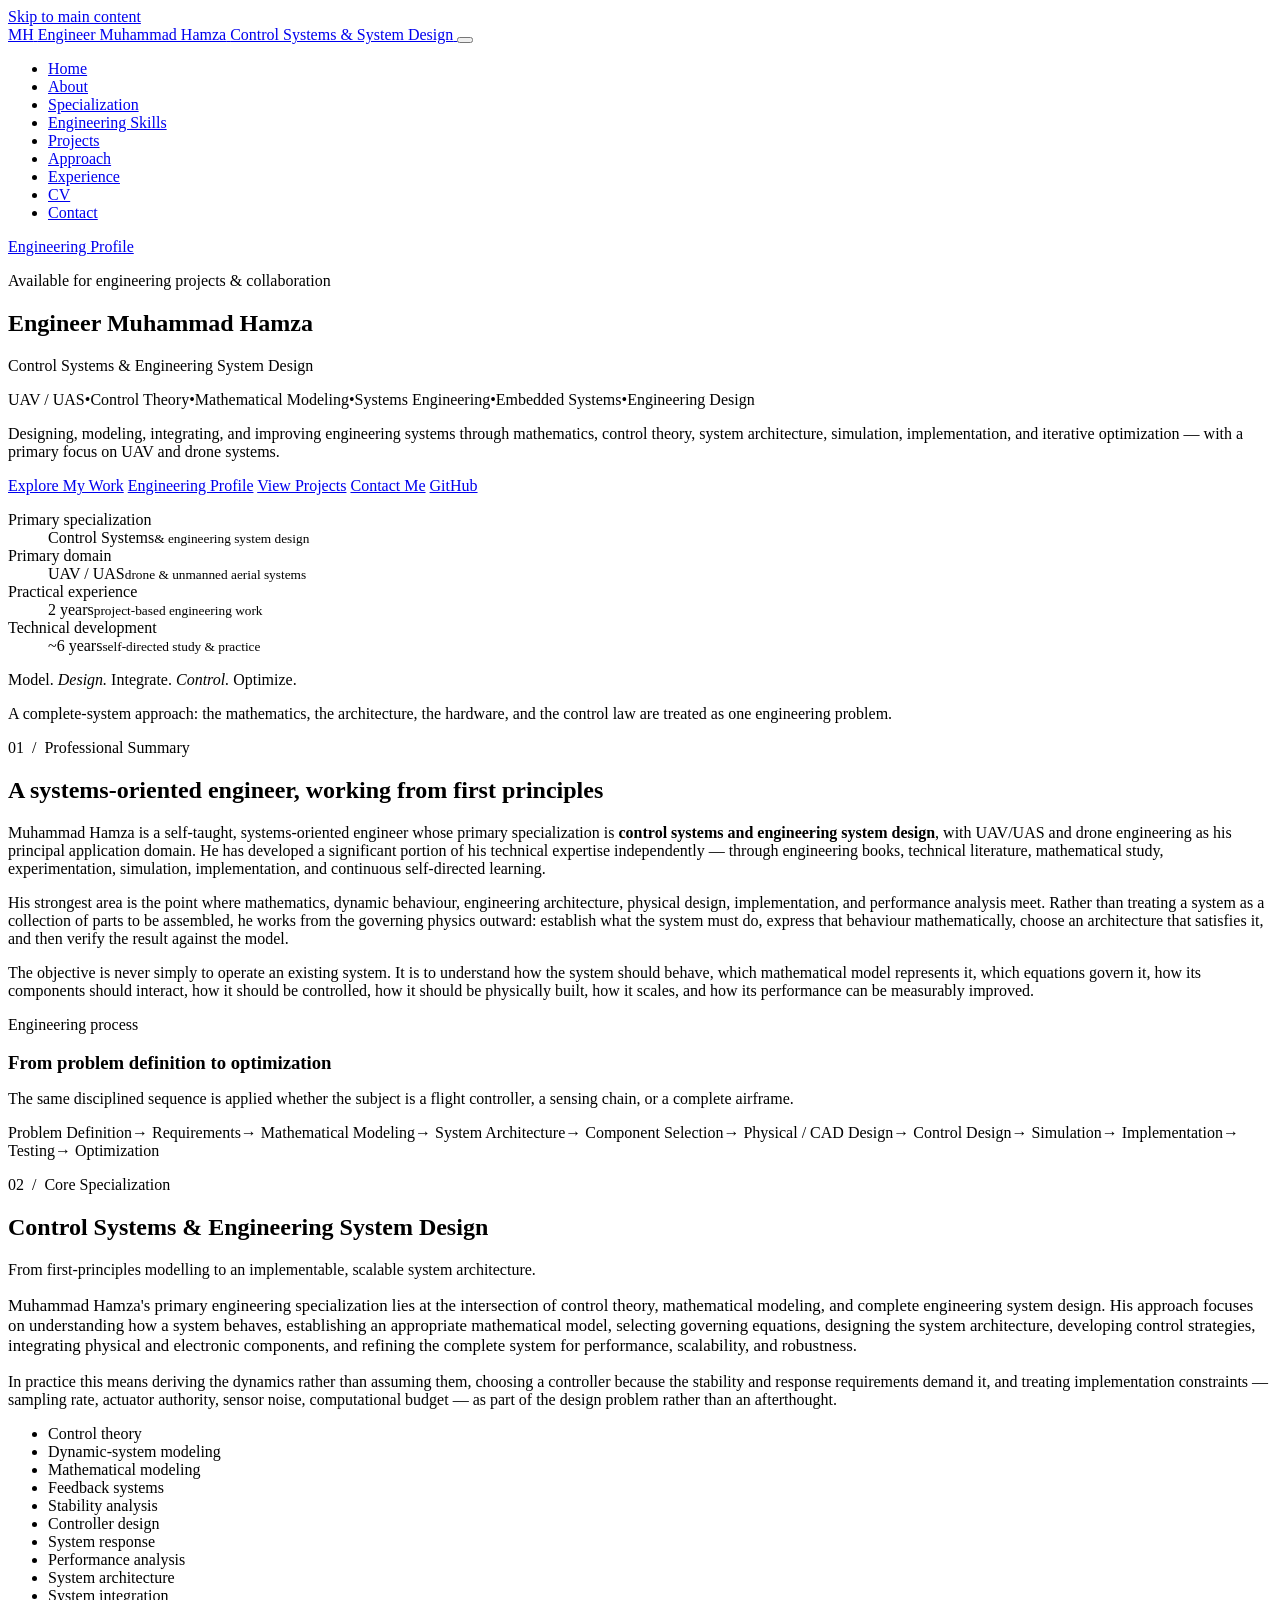
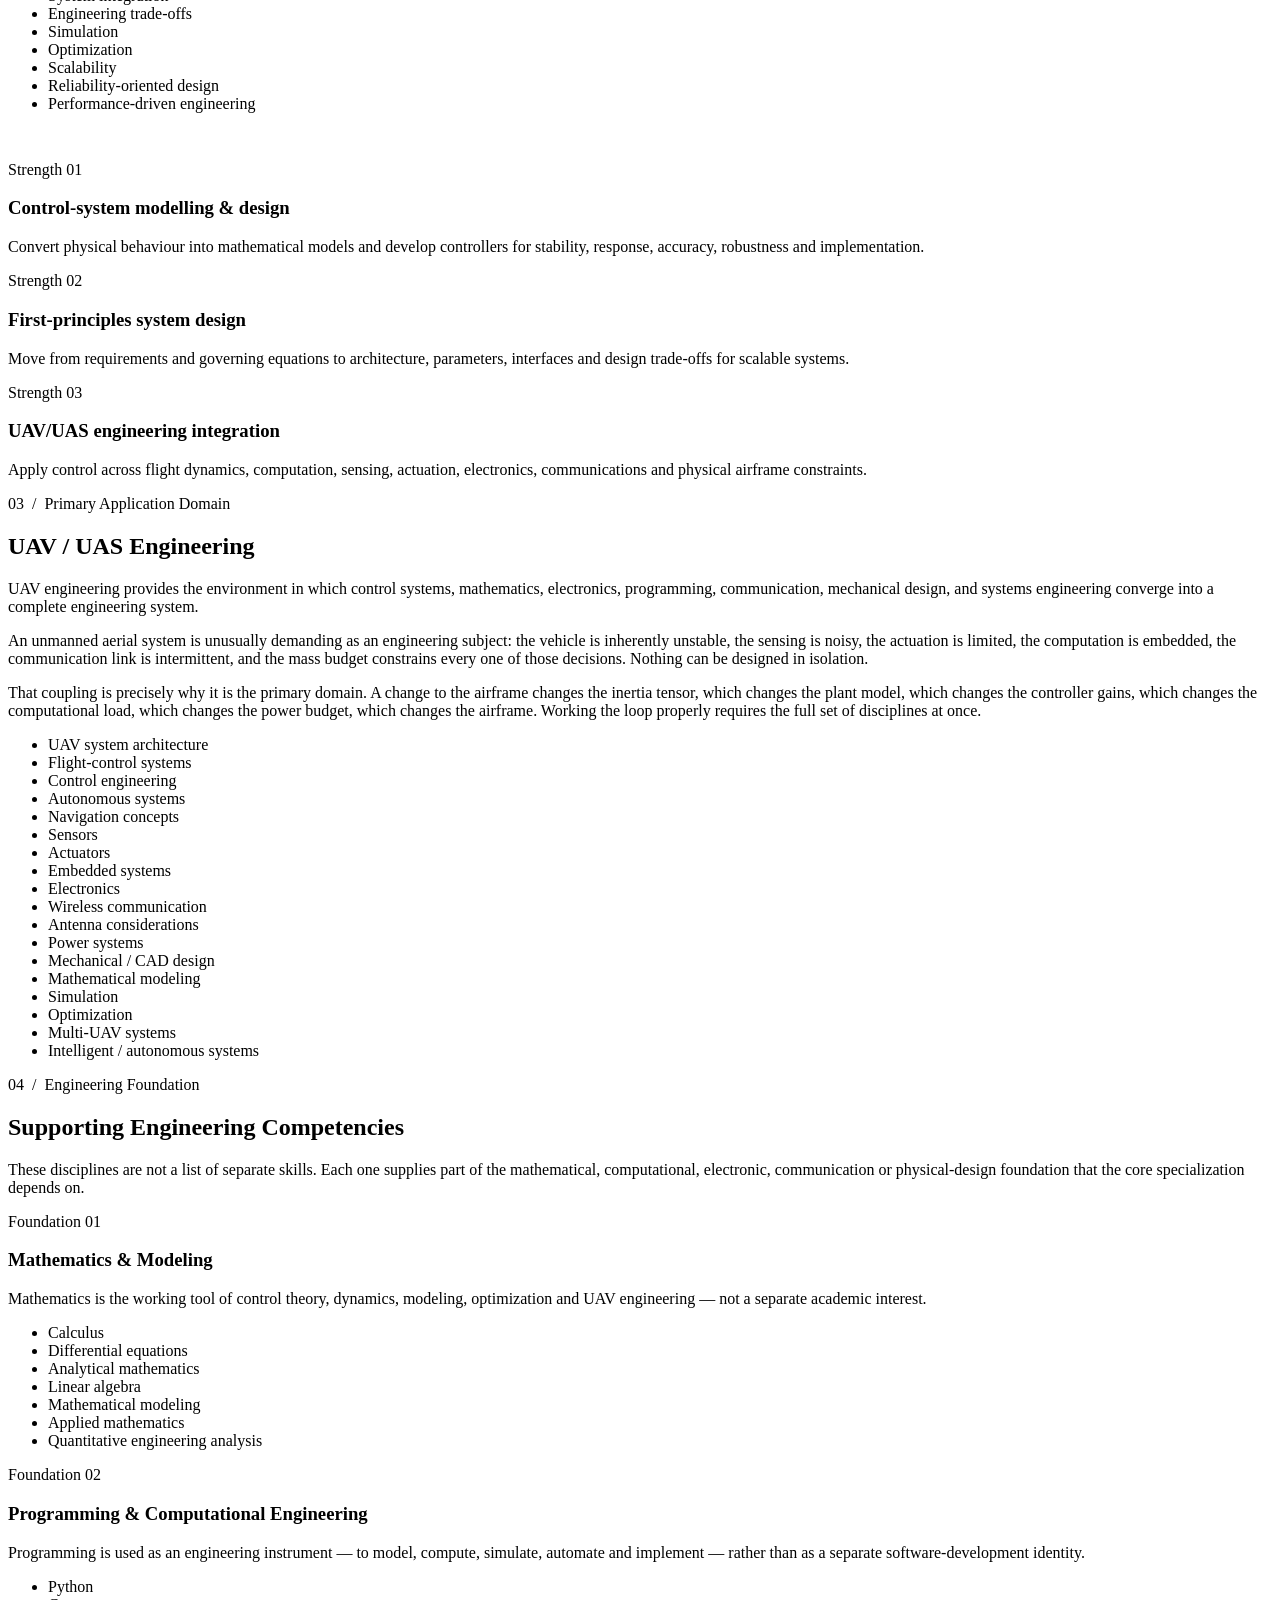
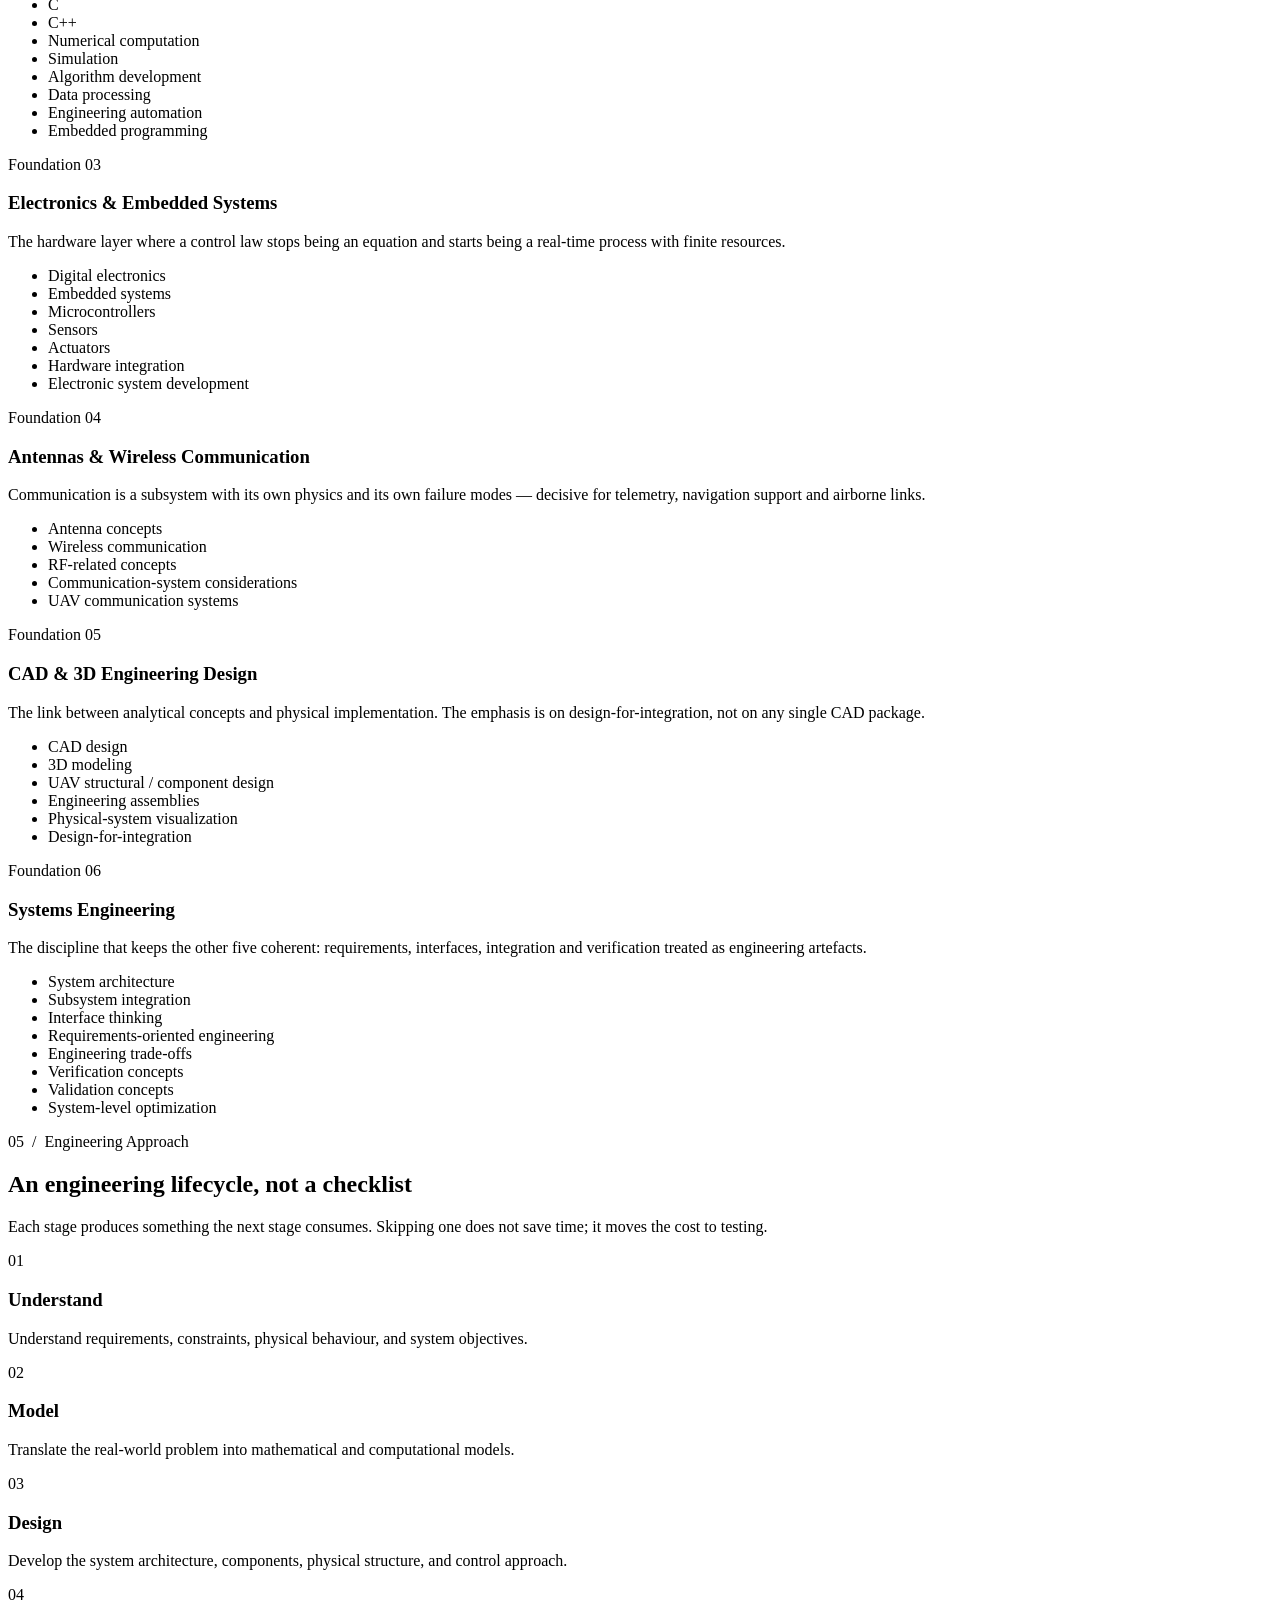
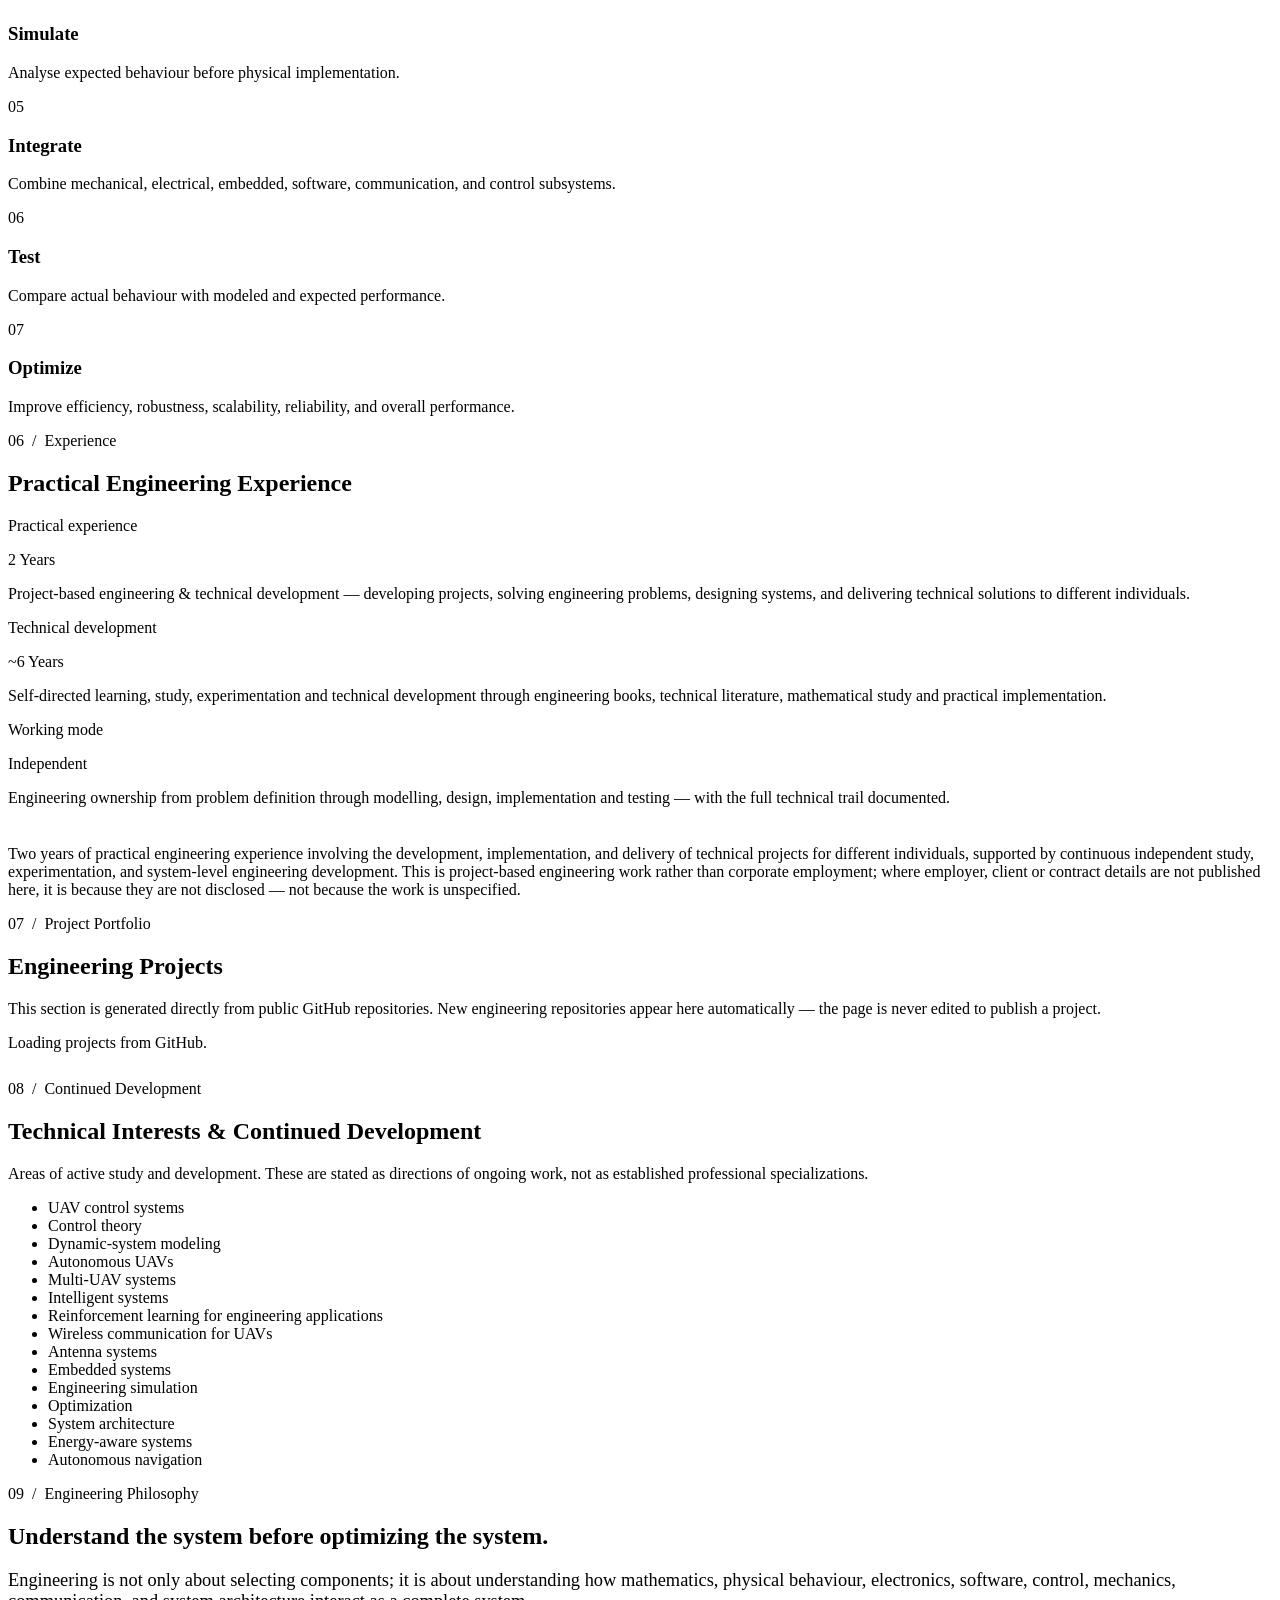
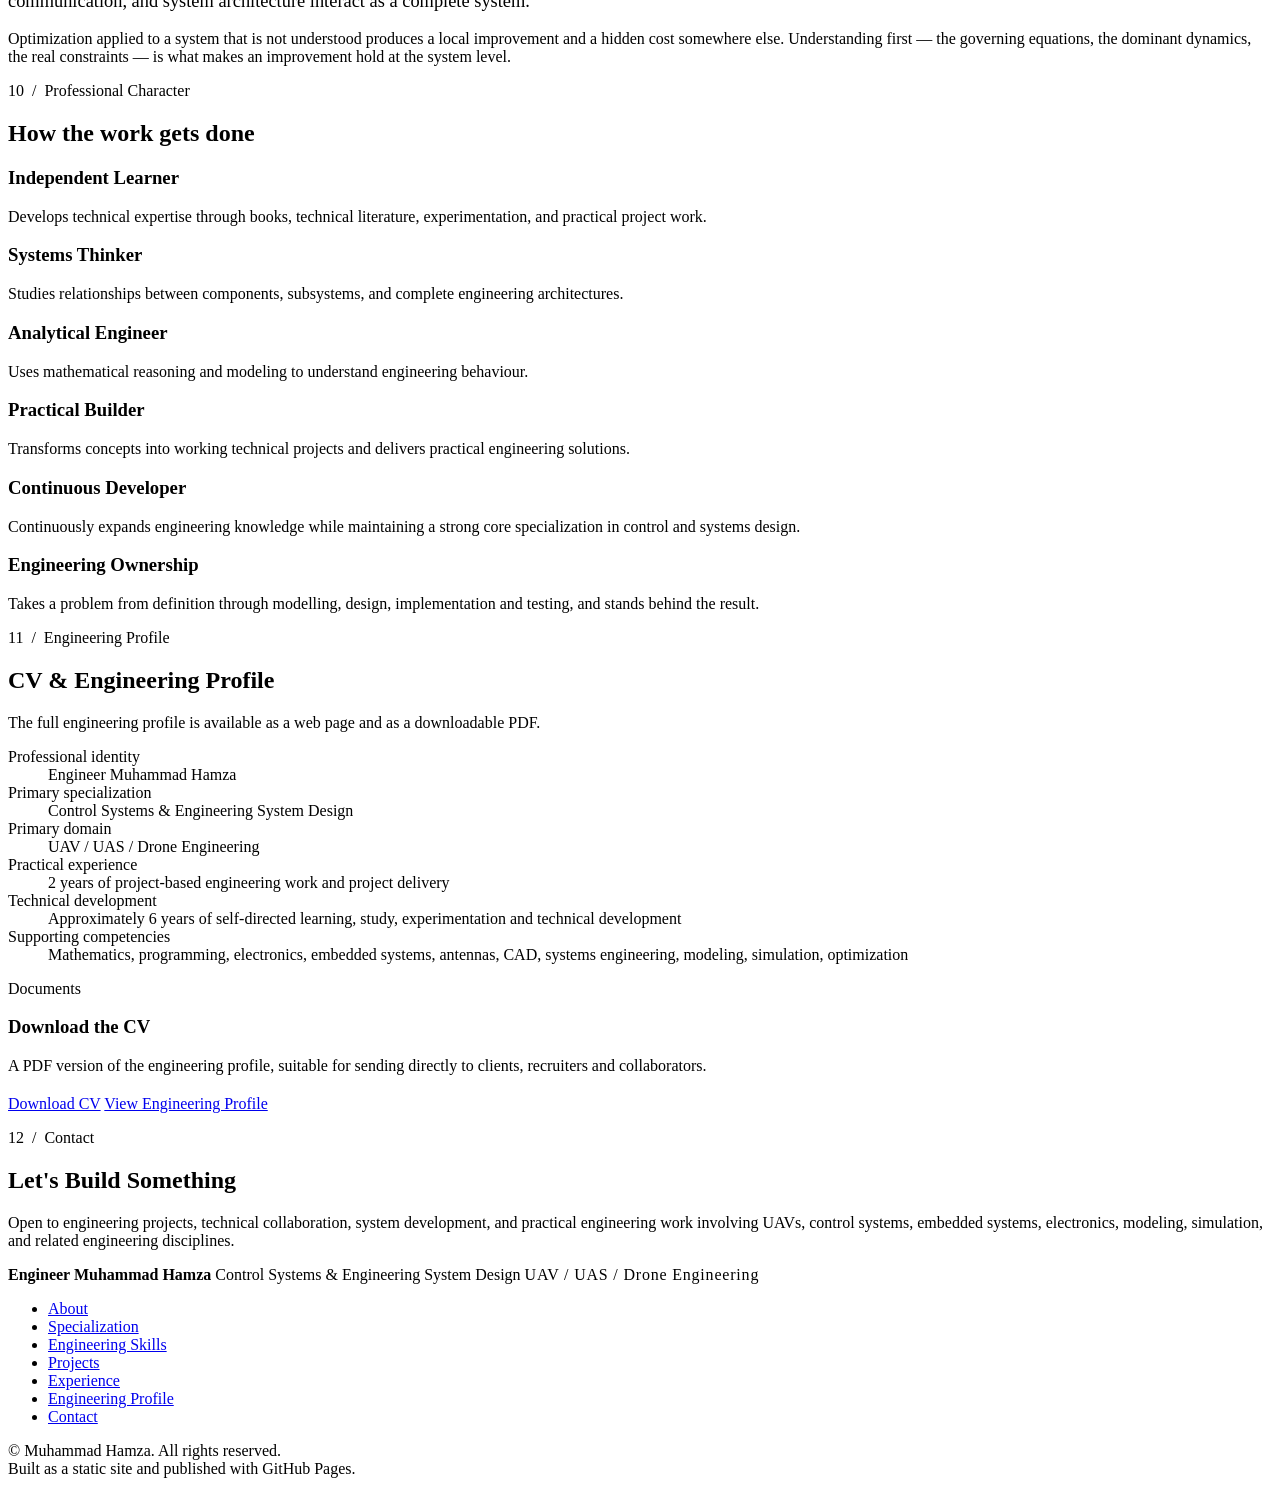
==== index.html @ 5a99ce49 "Add engineering portfolio site: landing page, engineering profile, docs" ====
<!DOCTYPE html>
<html lang="en" class="no-js">
<head>
<meta charset="utf-8">
<meta name="viewport" content="width=device-width, initial-scale=1">
<title>Engineer Muhammad Hamza | Control Systems &amp; UAV Engineering</title>

<meta name="description" content="Engineer Muhammad Hamza specializing in control systems, engineering system design, UAV/UAS engineering, mathematical modeling, embedded systems, electronics, programming, CAD-based engineering design, simulation, and systems engineering.">
<meta name="author" content="Muhammad Hamza">
<meta name="theme-color" content="#08111d">
<link rel="canonical" href="https://MUHAMMAD-KHAN-lang.github.io/Muhammad-Hamza-portfolio-8866/">

<meta property="og:type" content="profile">
<meta property="og:site_name" content="Engineer Muhammad Hamza">
<meta property="og:title" content="Engineer Muhammad Hamza | Control Systems &amp; UAV Engineering">
<meta property="og:description" content="Control systems and engineering system design, applied primarily to UAV/UAS. Mathematical modeling, embedded systems, electronics, communications, CAD and systems engineering.">
<meta property="og:url" content="https://MUHAMMAD-KHAN-lang.github.io/Muhammad-Hamza-portfolio-8866/">
<meta property="og:image" content="https://MUHAMMAD-KHAN-lang.github.io/Muhammad-Hamza-portfolio-8866/assets/images/og-cover.png">
<meta property="og:image:alt" content="Engineer Muhammad Hamza — Control Systems and Engineering System Design">
<meta name="twitter:card" content="summary_large_image">
<meta name="twitter:title" content="Engineer Muhammad Hamza | Control Systems &amp; UAV Engineering">
<meta name="twitter:description" content="Control systems and engineering system design, applied primarily to UAV/UAS engineering.">

<link rel="icon" href="data:image/svg+xml,%3Csvg xmlns='http://www.w3.org/2000/svg' viewBox='0 0 32 32'%3E%3Crect width='32' height='32' fill='%2308111d'/%3E%3Ctext x='16' y='22' font-family='monospace' font-size='15' fill='%237fa8cc' text-anchor='middle'%3EMH%3C/text%3E%3C/svg%3E">

<link rel="preconnect" href="https://fonts.googleapis.com">
<link rel="preconnect" href="https://fonts.gstatic.com" crossorigin>
<link rel="stylesheet" href="https://fonts.googleapis.com/css2?family=IBM+Plex+Mono:wght@400;500&amp;family=Inter:wght@400;500;600;700&amp;display=swap">
<link rel="stylesheet" href="css/style.css">

<script type="application/ld+json">
{
  "@context": "https://schema.org",
  "@type": "Person",
  "name": "Muhammad Hamza",
  "alternateName": "Engineer Muhammad Hamza",
  "jobTitle": "Control Systems & Engineering System Design Engineer",
  "email": "mailto:MuhammadKhan90876@gmail.com",
  "url": "https://MUHAMMAD-KHAN-lang.github.io/Muhammad-Hamza-portfolio-8866/",
  "sameAs": ["https://github.com/MUHAMMAD-KHAN-lang"],
  "knowsAbout": [
    "Control Systems Engineering", "Control Theory", "Engineering System Design",
    "UAV Engineering", "Unmanned Aerial Systems", "Mathematical Modeling",
    "Embedded Systems", "Electronics", "Antennas and Wireless Communication",
    "CAD and 3D Engineering Design", "Systems Engineering",
    "Modeling and Simulation", "Optimization"
  ]
}
</script>
</head>

<body>
<script>document.documentElement.classList.remove('no-js');</script>

<a class="skip-link" href="#main">Skip to main content</a>

<!-- ===================== HEADER / NAVIGATION ===================== -->
<header class="site-header" id="siteHeader">
  <div class="wrap">
    <nav class="nav" aria-label="Primary">
      <a class="brand" href="#top">
        <span class="brand__mark" aria-hidden="true">MH</span>
        <span class="brand__text">
          <span class="brand__name">Engineer Muhammad Hamza</span>
          <span class="brand__role">Control Systems &amp; System Design</span>
        </span>
      </a>

      <button class="nav__toggle" id="navToggle" aria-expanded="false" aria-controls="navMenu" aria-label="Open navigation menu">
        <span aria-hidden="true"></span>
      </button>

      <div class="nav__menu" id="navMenu">
        <ul class="nav__list">
          <li><a class="nav__link" href="#top">Home</a></li>
          <li><a class="nav__link" href="#about">About</a></li>
          <li><a class="nav__link" href="#specialization">Specialization</a></li>
          <li><a class="nav__link" href="#skills">Engineering Skills</a></li>
          <li><a class="nav__link" href="#projects">Projects</a></li>
          <li><a class="nav__link" href="#approach">Approach</a></li>
          <li><a class="nav__link" href="#experience">Experience</a></li>
          <li><a class="nav__link" href="#cv">CV</a></li>
          <li><a class="nav__link" href="#contact">Contact</a></li>
        </ul>
        <div class="nav__cta">
          <a class="btn btn--primary btn--sm" href="profile.html">Engineering Profile</a>
        </div>
      </div>
    </nav>
  </div>
</header>

<main id="main">

<!-- ===================== HERO ===================== -->
<section class="hero" id="top">
  <div class="wrap">
    <p class="hero__eyebrow"><span class="dot" aria-hidden="true"></span> Available for engineering projects &amp; collaboration</p>

    <h1 class="hero__name">Engineer Muhammad&nbsp;Hamza</h1>
    <p class="hero__spec">Control Systems &amp; Engineering System Design</p>

    <p class="hero__domains">
      <span>UAV / UAS</span><span class="sep" aria-hidden="true">•</span><span>Control Theory</span><span class="sep" aria-hidden="true">•</span><span>Mathematical Modeling</span><span class="sep" aria-hidden="true">•</span><span>Systems Engineering</span><span class="sep" aria-hidden="true">•</span><span>Embedded Systems</span><span class="sep" aria-hidden="true">•</span><span>Engineering Design</span>
    </p>

    <p class="hero__statement">
      Designing, modeling, integrating, and improving engineering systems through mathematics,
      control theory, system architecture, simulation, implementation, and iterative
      optimization — with a primary focus on UAV and drone systems.
    </p>

    <div class="btn-row hero__actions">
      <a class="btn btn--primary" href="#projects">Explore My Work</a>
      <a class="btn btn--ghost-invert" href="profile.html">Engineering Profile</a>
      <a class="btn btn--ghost-invert" href="#projects">View Projects</a>
      <a class="btn btn--ghost-invert" href="#contact">Contact Me</a>
      <a class="btn btn--ghost-invert" href="https://github.com/MUHAMMAD-KHAN-lang" data-config="githubProfile" rel="noopener">GitHub</a>
    </div>

    <dl class="hero__meta">
      <div class="hero__stat">
        <dt>Primary specialization</dt>
        <dd>Control Systems<small>&amp; engineering system design</small></dd>
      </div>
      <div class="hero__stat">
        <dt>Primary domain</dt>
        <dd>UAV / UAS<small>drone &amp; unmanned aerial systems</small></dd>
      </div>
      <div class="hero__stat">
        <dt>Practical experience</dt>
        <dd>2 years<small>project-based engineering work</small></dd>
      </div>
      <div class="hero__stat">
        <dt>Technical development</dt>
        <dd>~6 years<small>self-directed study &amp; practice</small></dd>
      </div>
    </dl>
  </div>
</section>

<!-- ===================== BRAND STATEMENT ===================== -->
<div class="statement-strip">
  <div class="wrap statement-strip__inner">
    <p class="statement-strip__motto">Model. <em>Design.</em> Integrate. <em>Control.</em> Optimize.</p>
    <p class="statement-strip__note">A complete-system approach: the mathematics, the architecture, the hardware, and the control law are treated as one engineering problem.</p>
  </div>
</div>

<!-- ===================== ABOUT ===================== -->
<section class="section" id="about">
  <div class="wrap">
    <div class="section-head reveal">
      <p class="section-index">01 &nbsp;/&nbsp; Professional Summary</p>
      <h2>A systems-oriented engineer, working from first principles</h2>
    </div>

    <div class="grid grid--2" style="align-items:start">
      <div class="reveal">
        <p>
          Muhammad Hamza is a self-taught, systems-oriented engineer whose primary specialization is
          <strong>control systems and engineering system design</strong>, with UAV/UAS and drone
          engineering as his principal application domain. He has developed a significant portion of his
          technical expertise independently — through engineering books, technical literature,
          mathematical study, experimentation, simulation, implementation, and continuous
          self-directed learning.
        </p>
        <p>
          His strongest area is the point where mathematics, dynamic behaviour, engineering architecture,
          physical design, implementation, and performance analysis meet. Rather than treating a system as
          a collection of parts to be assembled, he works from the governing physics outward: establish
          what the system must do, express that behaviour mathematically, choose an architecture that
          satisfies it, and then verify the result against the model.
        </p>
        <p>
          The objective is never simply to operate an existing system. It is to understand how the system
          should behave, which mathematical model represents it, which equations govern it, how its
          components should interact, how it should be controlled, how it should be physically built, how
          it scales, and how its performance can be measurably improved.
        </p>
      </div>

      <div class="reveal">
        <div class="panel">
          <p class="card__eyebrow">Engineering process</p>
          <h3 style="margin-bottom:.75rem">From problem definition to optimization</h3>
          <p style="margin-bottom:1rem">
            The same disciplined sequence is applied whether the subject is a flight controller, a
            sensing chain, or a complete airframe.
          </p>
          <div class="flow">
            <span>Problem Definition</span><span class="arrow" aria-hidden="true">→</span>
            <span>Requirements</span><span class="arrow" aria-hidden="true">→</span>
            <span>Mathematical Modeling</span><span class="arrow" aria-hidden="true">→</span>
            <span>System Architecture</span><span class="arrow" aria-hidden="true">→</span>
            <span>Component Selection</span><span class="arrow" aria-hidden="true">→</span>
            <span>Physical / CAD Design</span><span class="arrow" aria-hidden="true">→</span>
            <span>Control Design</span><span class="arrow" aria-hidden="true">→</span>
            <span>Simulation</span><span class="arrow" aria-hidden="true">→</span>
            <span>Implementation</span><span class="arrow" aria-hidden="true">→</span>
            <span>Testing</span><span class="arrow" aria-hidden="true">→</span>
            <span>Optimization</span>
          </div>
        </div>
      </div>
    </div>
  </div>
</section>

<!-- ===================== CORE SPECIALIZATION ===================== -->
<section class="section section--dark" id="specialization">
  <div class="wrap">
    <div class="section-head reveal">
      <p class="section-index">02 &nbsp;/&nbsp; Core Specialization</p>
      <h2>Control Systems &amp; Engineering System Design</h2>
      <p class="section-lede">
        From first-principles modelling to an implementable, scalable system architecture.
      </p>
    </div>

    <div class="grid grid--2" style="align-items:start">
      <div class="reveal">
        <p style="font-size:1.05rem">
          Muhammad Hamza's primary engineering specialization lies at the intersection of control theory,
          mathematical modeling, and complete engineering system design. His approach focuses on
          understanding how a system behaves, establishing an appropriate mathematical model, selecting
          governing equations, designing the system architecture, developing control strategies,
          integrating physical and electronic components, and refining the complete system for
          performance, scalability, and robustness.
        </p>
        <p>
          In practice this means deriving the dynamics rather than assuming them, choosing a controller
          because the stability and response requirements demand it, and treating implementation
          constraints — sampling rate, actuator authority, sensor noise, computational budget — as part
          of the design problem rather than an afterthought.
        </p>
      </div>

      <div class="reveal">
        <ul class="chips chips--invert" aria-label="Core specialization competencies">
          <li>Control theory</li>
          <li>Dynamic-system modeling</li>
          <li>Mathematical modeling</li>
          <li>Feedback systems</li>
          <li>Stability analysis</li>
          <li>Controller design</li>
          <li>System response</li>
          <li>Performance analysis</li>
          <li>System architecture</li>
          <li>System integration</li>
          <li>Engineering trade-offs</li>
          <li>Simulation</li>
          <li>Optimization</li>
          <li>Scalability</li>
          <li>Reliability-oriented design</li>
          <li>Performance-driven engineering</li>
        </ul>
      </div>
    </div>

    <div class="grid grid--3 reveal" style="margin-top:clamp(2rem,4vw,3rem)">
      <div class="panel panel--invert">
        <p class="card__eyebrow" style="color:var(--accent-light)">Strength 01</p>
        <h3>Control-system modelling &amp; design</h3>
        <p>Convert physical behaviour into mathematical models and develop controllers for stability, response, accuracy, robustness and implementation.</p>
      </div>
      <div class="panel panel--invert">
        <p class="card__eyebrow" style="color:var(--accent-light)">Strength 02</p>
        <h3>First-principles system design</h3>
        <p>Move from requirements and governing equations to architecture, parameters, interfaces and design trade-offs for scalable systems.</p>
      </div>
      <div class="panel panel--invert">
        <p class="card__eyebrow" style="color:var(--accent-light)">Strength 03</p>
        <h3>UAV/UAS engineering integration</h3>
        <p>Apply control across flight dynamics, computation, sensing, actuation, electronics, communications and physical airframe constraints.</p>
      </div>
    </div>
  </div>
</section>

<!-- ===================== UAV / UAS DOMAIN ===================== -->
<section class="section" id="uav">
  <div class="wrap">
    <div class="section-head reveal">
      <p class="section-index">03 &nbsp;/&nbsp; Primary Application Domain</p>
      <h2>UAV / UAS Engineering</h2>
      <p class="section-lede">
        UAV engineering provides the environment in which control systems, mathematics, electronics,
        programming, communication, mechanical design, and systems engineering converge into a complete
        engineering system.
      </p>
    </div>

    <div class="grid grid--2" style="align-items:start">
      <div class="reveal">
        <p>
          An unmanned aerial system is unusually demanding as an engineering subject: the vehicle is
          inherently unstable, the sensing is noisy, the actuation is limited, the computation is
          embedded, the communication link is intermittent, and the mass budget constrains every one of
          those decisions. Nothing can be designed in isolation.
        </p>
        <p>
          That coupling is precisely why it is the primary domain. A change to the airframe changes the
          inertia tensor, which changes the plant model, which changes the controller gains, which
          changes the computational load, which changes the power budget, which changes the airframe.
          Working the loop properly requires the full set of disciplines at once.
        </p>
      </div>
      <div class="reveal">
        <ul class="chips" aria-label="UAV and UAS engineering areas">
          <li>UAV system architecture</li>
          <li>Flight-control systems</li>
          <li>Control engineering</li>
          <li>Autonomous systems</li>
          <li>Navigation concepts</li>
          <li>Sensors</li>
          <li>Actuators</li>
          <li>Embedded systems</li>
          <li>Electronics</li>
          <li>Wireless communication</li>
          <li>Antenna considerations</li>
          <li>Power systems</li>
          <li>Mechanical / CAD design</li>
          <li>Mathematical modeling</li>
          <li>Simulation</li>
          <li>Optimization</li>
          <li>Multi-UAV systems</li>
          <li>Intelligent / autonomous systems</li>
        </ul>
      </div>
    </div>
  </div>
</section>

<!-- ===================== SUPPORTING COMPETENCIES ===================== -->
<section class="section section--alt" id="skills">
  <div class="wrap">
    <div class="section-head reveal">
      <p class="section-index">04 &nbsp;/&nbsp; Engineering Foundation</p>
      <h2>Supporting Engineering Competencies</h2>
      <p class="section-lede">
        These disciplines are not a list of separate skills. Each one supplies part of the mathematical,
        computational, electronic, communication or physical-design foundation that the core
        specialization depends on.
      </p>
    </div>

    <div class="grid grid--2">
      <article class="card card--hover reveal">
        <p class="card__eyebrow">Foundation 01</p>
        <h3>Mathematics &amp; Modeling</h3>
        <p>Mathematics is the working tool of control theory, dynamics, modeling, optimization and UAV engineering — not a separate academic interest.</p>
        <ul class="chips" style="margin-top:1rem">
          <li>Calculus</li><li>Differential equations</li><li>Analytical mathematics</li>
          <li>Linear algebra</li><li>Mathematical modeling</li><li>Applied mathematics</li>
          <li>Quantitative engineering analysis</li>
        </ul>
      </article>

      <article class="card card--hover reveal">
        <p class="card__eyebrow">Foundation 02</p>
        <h3>Programming &amp; Computational Engineering</h3>
        <p>Programming is used as an engineering instrument — to model, compute, simulate, automate and implement — rather than as a separate software-development identity.</p>
        <ul class="chips" style="margin-top:1rem">
          <li>Python</li><li>C</li><li>C++</li><li>Numerical computation</li>
          <li>Simulation</li><li>Algorithm development</li><li>Data processing</li>
          <li>Engineering automation</li><li>Embedded programming</li>
        </ul>
      </article>

      <article class="card card--hover reveal">
        <p class="card__eyebrow">Foundation 03</p>
        <h3>Electronics &amp; Embedded Systems</h3>
        <p>The hardware layer where a control law stops being an equation and starts being a real-time process with finite resources.</p>
        <ul class="chips" style="margin-top:1rem">
          <li>Digital electronics</li><li>Embedded systems</li><li>Microcontrollers</li>
          <li>Sensors</li><li>Actuators</li><li>Hardware integration</li>
          <li>Electronic system development</li>
        </ul>
      </article>

      <article class="card card--hover reveal">
        <p class="card__eyebrow">Foundation 04</p>
        <h3>Antennas &amp; Wireless Communication</h3>
        <p>Communication is a subsystem with its own physics and its own failure modes — decisive for telemetry, navigation support and airborne links.</p>
        <ul class="chips" style="margin-top:1rem">
          <li>Antenna concepts</li><li>Wireless communication</li><li>RF-related concepts</li>
          <li>Communication-system considerations</li><li>UAV communication systems</li>
        </ul>
      </article>

      <article class="card card--hover reveal">
        <p class="card__eyebrow">Foundation 05</p>
        <h3>CAD &amp; 3D Engineering Design</h3>
        <p>The link between analytical concepts and physical implementation. The emphasis is on design-for-integration, not on any single CAD package.</p>
        <ul class="chips" style="margin-top:1rem">
          <li>CAD design</li><li>3D modeling</li><li>UAV structural / component design</li>
          <li>Engineering assemblies</li><li>Physical-system visualization</li>
          <li>Design-for-integration</li>
        </ul>
      </article>

      <article class="card card--hover reveal">
        <p class="card__eyebrow">Foundation 06</p>
        <h3>Systems Engineering</h3>
        <p>The discipline that keeps the other five coherent: requirements, interfaces, integration and verification treated as engineering artefacts.</p>
        <ul class="chips" style="margin-top:1rem">
          <li>System architecture</li><li>Subsystem integration</li><li>Interface thinking</li>
          <li>Requirements-oriented engineering</li><li>Engineering trade-offs</li>
          <li>Verification concepts</li><li>Validation concepts</li><li>System-level optimization</li>
        </ul>
      </article>
    </div>
  </div>
</section>

<!-- ===================== ENGINEERING APPROACH ===================== -->
<section class="section" id="approach">
  <div class="wrap">
    <div class="section-head reveal">
      <p class="section-index">05 &nbsp;/&nbsp; Engineering Approach</p>
      <h2>An engineering lifecycle, not a checklist</h2>
      <p class="section-lede">
        Each stage produces something the next stage consumes. Skipping one does not save time; it moves
        the cost to testing.
      </p>
    </div>

    <div class="lifecycle reveal">
      <div class="lifecycle__step">
        <div class="lifecycle__num">01</div>
        <div class="lifecycle__body">
          <h3>Understand</h3>
          <p>Understand requirements, constraints, physical behaviour, and system objectives.</p>
        </div>
      </div>
      <div class="lifecycle__step">
        <div class="lifecycle__num">02</div>
        <div class="lifecycle__body">
          <h3>Model</h3>
          <p>Translate the real-world problem into mathematical and computational models.</p>
        </div>
      </div>
      <div class="lifecycle__step">
        <div class="lifecycle__num">03</div>
        <div class="lifecycle__body">
          <h3>Design</h3>
          <p>Develop the system architecture, components, physical structure, and control approach.</p>
        </div>
      </div>
      <div class="lifecycle__step">
        <div class="lifecycle__num">04</div>
        <div class="lifecycle__body">
          <h3>Simulate</h3>
          <p>Analyse expected behaviour before physical implementation.</p>
        </div>
      </div>
      <div class="lifecycle__step">
        <div class="lifecycle__num">05</div>
        <div class="lifecycle__body">
          <h3>Integrate</h3>
          <p>Combine mechanical, electrical, embedded, software, communication, and control subsystems.</p>
        </div>
      </div>
      <div class="lifecycle__step">
        <div class="lifecycle__num">06</div>
        <div class="lifecycle__body">
          <h3>Test</h3>
          <p>Compare actual behaviour with modeled and expected performance.</p>
        </div>
      </div>
      <div class="lifecycle__step">
        <div class="lifecycle__num">07</div>
        <div class="lifecycle__body">
          <h3>Optimize</h3>
          <p>Improve efficiency, robustness, scalability, reliability, and overall performance.</p>
        </div>
      </div>
    </div>
  </div>
</section>

<!-- ===================== EXPERIENCE ===================== -->
<section class="section section--alt" id="experience">
  <div class="wrap">
    <div class="section-head reveal">
      <p class="section-index">06 &nbsp;/&nbsp; Experience</p>
      <h2>Practical Engineering Experience</h2>
    </div>

    <div class="grid grid--3">
      <div class="metric reveal">
        <p class="metric__label">Practical experience</p>
        <p class="metric__value">2 Years</p>
        <p>Project-based engineering &amp; technical development — developing projects, solving engineering problems, designing systems, and delivering technical solutions to different individuals.</p>
      </div>
      <div class="metric reveal">
        <p class="metric__label">Technical development</p>
        <p class="metric__value">~6 Years</p>
        <p>Self-directed learning, study, experimentation and technical development through engineering books, technical literature, mathematical study and practical implementation.</p>
      </div>
      <div class="metric reveal">
        <p class="metric__label">Working mode</p>
        <p class="metric__value">Independent</p>
        <p>Engineering ownership from problem definition through modelling, design, implementation and testing — with the full technical trail documented.</p>
      </div>
    </div>

    <div class="panel reveal" style="margin-top:clamp(1.75rem,3vw,2.5rem)">
      <p style="margin:0">
        Two years of practical engineering experience involving the development, implementation, and
        delivery of technical projects for different individuals, supported by continuous independent
        study, experimentation, and system-level engineering development. This is project-based
        engineering work rather than corporate employment; where employer, client or contract details are
        not published here, it is because they are not disclosed — not because the work is unspecified.
      </p>
    </div>
  </div>
</section>

<!-- ===================== PROJECTS (AUTO-POPULATED FROM GITHUB) ===================== -->
<section class="section" id="projects">
  <div class="wrap">
    <div class="section-head reveal">
      <p class="section-index">07 &nbsp;/&nbsp; Project Portfolio</p>
      <h2>Engineering Projects</h2>
      <p class="section-lede">
        This section is generated directly from public GitHub repositories. New engineering
        repositories appear here automatically — the page is never edited to publish a project.
      </p>
    </div>

    <div class="projects__toolbar reveal">
      <div class="projects__filters" id="projectFilters" role="group" aria-label="Filter projects by domain"></div>
      <p class="projects__count" id="projectCount" aria-live="polite"></p>
    </div>

    <div id="projectResults">
      <div class="skeleton-grid" id="projectSkeleton" aria-hidden="true">
        <div class="skeleton"></div><div class="skeleton"></div><div class="skeleton"></div>
      </div>
      <p class="visually-hidden" id="projectStatus" role="status">Loading projects from GitHub.</p>
    </div>

    <div class="btn-row" id="projectFooterActions" style="margin-top:1.75rem"></div>
  </div>
</section>

<!-- ===================== TECHNICAL INTERESTS ===================== -->
<section class="section section--alt" id="interests">
  <div class="wrap">
    <div class="section-head reveal">
      <p class="section-index">08 &nbsp;/&nbsp; Continued Development</p>
      <h2>Technical Interests &amp; Continued Development</h2>
      <p class="section-lede">
        Areas of active study and development. These are stated as directions of ongoing work, not as
        established professional specializations.
      </p>
    </div>
    <ul class="chips reveal" aria-label="Technical interests and areas of continued development">
      <li>UAV control systems</li>
      <li>Control theory</li>
      <li>Dynamic-system modeling</li>
      <li>Autonomous UAVs</li>
      <li>Multi-UAV systems</li>
      <li>Intelligent systems</li>
      <li>Reinforcement learning for engineering applications</li>
      <li>Wireless communication for UAVs</li>
      <li>Antenna systems</li>
      <li>Embedded systems</li>
      <li>Engineering simulation</li>
      <li>Optimization</li>
      <li>System architecture</li>
      <li>Energy-aware systems</li>
      <li>Autonomous navigation</li>
    </ul>
  </div>
</section>

<!-- ===================== PHILOSOPHY ===================== -->
<section class="section section--dark" id="philosophy">
  <div class="wrap wrap--narrow">
    <div class="section-head reveal">
      <p class="section-index">09 &nbsp;/&nbsp; Engineering Philosophy</p>
      <h2>Understand the system before optimizing the system.</h2>
    </div>
    <p class="reveal" style="font-size:clamp(1.02rem,1.6vw,1.15rem)">
      Engineering is not only about selecting components; it is about understanding how mathematics,
      physical behaviour, electronics, software, control, mechanics, communication, and system
      architecture interact as a complete system.
    </p>
    <p class="reveal">
      Optimization applied to a system that is not understood produces a local improvement and a hidden
      cost somewhere else. Understanding first — the governing equations, the dominant dynamics, the
      real constraints — is what makes an improvement hold at the system level.
    </p>
  </div>
</section>

<!-- ===================== PROFESSIONAL CHARACTER ===================== -->
<section class="section" id="character">
  <div class="wrap">
    <div class="section-head reveal">
      <p class="section-index">10 &nbsp;/&nbsp; Professional Character</p>
      <h2>How the work gets done</h2>
    </div>
    <div class="grid grid--3">
      <article class="card card--hover reveal">
        <h3>Independent Learner</h3>
        <p>Develops technical expertise through books, technical literature, experimentation, and practical project work.</p>
      </article>
      <article class="card card--hover reveal">
        <h3>Systems Thinker</h3>
        <p>Studies relationships between components, subsystems, and complete engineering architectures.</p>
      </article>
      <article class="card card--hover reveal">
        <h3>Analytical Engineer</h3>
        <p>Uses mathematical reasoning and modeling to understand engineering behaviour.</p>
      </article>
      <article class="card card--hover reveal">
        <h3>Practical Builder</h3>
        <p>Transforms concepts into working technical projects and delivers practical engineering solutions.</p>
      </article>
      <article class="card card--hover reveal">
        <h3>Continuous Developer</h3>
        <p>Continuously expands engineering knowledge while maintaining a strong core specialization in control and systems design.</p>
      </article>
      <article class="card card--hover reveal">
        <h3>Engineering Ownership</h3>
        <p>Takes a problem from definition through modelling, design, implementation and testing, and stands behind the result.</p>
      </article>
    </div>
  </div>
</section>

<!-- ===================== CV ===================== -->
<section class="section section--alt" id="cv">
  <div class="wrap">
    <div class="section-head reveal">
      <p class="section-index">11 &nbsp;/&nbsp; Engineering Profile</p>
      <h2>CV &amp; Engineering Profile</h2>
      <p class="section-lede">
        The full engineering profile is available as a web page and as a downloadable PDF.
      </p>
    </div>

    <div class="grid grid--2" style="align-items:start">
      <div class="reveal">
        <dl class="deflist">
          <div class="deflist__row">
            <dt class="deflist__term">Professional identity</dt>
            <dd class="deflist__desc">Engineer Muhammad Hamza</dd>
          </div>
          <div class="deflist__row">
            <dt class="deflist__term">Primary specialization</dt>
            <dd class="deflist__desc">Control Systems &amp; Engineering System Design</dd>
          </div>
          <div class="deflist__row">
            <dt class="deflist__term">Primary domain</dt>
            <dd class="deflist__desc">UAV / UAS / Drone Engineering</dd>
          </div>
          <div class="deflist__row">
            <dt class="deflist__term">Practical experience</dt>
            <dd class="deflist__desc">2 years of project-based engineering work and project delivery</dd>
          </div>
          <div class="deflist__row">
            <dt class="deflist__term">Technical development</dt>
            <dd class="deflist__desc">Approximately 6 years of self-directed learning, study, experimentation and technical development</dd>
          </div>
          <div class="deflist__row">
            <dt class="deflist__term">Supporting competencies</dt>
            <dd class="deflist__desc">Mathematics, programming, electronics, embedded systems, antennas, CAD, systems engineering, modeling, simulation, optimization</dd>
          </div>
        </dl>
      </div>

      <div class="reveal">
        <div class="card">
          <p class="card__eyebrow">Documents</p>
          <h3>Download the CV</h3>
          <p>A PDF version of the engineering profile, suitable for sending directly to clients, recruiters and collaborators.</p>
          <div class="btn-row" style="margin-top:1.25rem">
            <a class="btn btn--primary" id="cvDownload" href="assets/documents/Muhammad_Hamza_CV.pdf" download>Download CV</a>
            <a class="btn btn--outline" href="profile.html">View Engineering Profile</a>
          </div>
          <p id="cvNote" style="margin:1rem 0 0;font-size:.84rem;color:var(--ink-faint)"></p>
        </div>
      </div>
    </div>
  </div>
</section>

<!-- ===================== CONTACT ===================== -->
<section class="section section--dark" id="contact">
  <div class="wrap">
    <div class="section-head reveal">
      <p class="section-index">12 &nbsp;/&nbsp; Contact</p>
      <h2>Let's Build Something</h2>
      <p class="section-lede">
        Open to engineering projects, technical collaboration, system development, and practical
        engineering work involving UAVs, control systems, embedded systems, electronics, modeling,
        simulation, and related engineering disciplines.
      </p>
    </div>

    <div class="contact-grid reveal" id="contactGrid"></div>
  </div>
</section>

</main>

<!-- ===================== FOOTER ===================== -->
<footer class="site-footer">
  <div class="wrap">
    <div class="footer-top">
      <div class="footer-identity">
        <strong>Engineer Muhammad Hamza</strong>
        <span>Control Systems &amp; Engineering System Design</span>
        <span style="color:var(--ink-faint);letter-spacing:.05em">UAV / UAS / Drone Engineering</span>
      </div>
      <nav aria-label="Footer">
        <ul class="footer-nav">
          <li><a href="#about">About</a></li>
          <li><a href="#specialization">Specialization</a></li>
          <li><a href="#skills">Engineering Skills</a></li>
          <li><a href="#projects">Projects</a></li>
          <li><a href="#experience">Experience</a></li>
          <li><a href="profile.html">Engineering Profile</a></li>
          <li><a href="#contact">Contact</a></li>
        </ul>
      </nav>
    </div>
    <div class="footer-bottom">
      <p style="margin:0">&copy; <span id="year"></span> Muhammad Hamza. All rights reserved.</p>
      <p style="margin:0">Built as a static site and published with GitHub Pages.</p>
    </div>
  </div>
</footer>

<script src="js/config.js"></script>
<script src="js/main.js"></script>
<script src="js/github.js"></script>
</body>
</html>
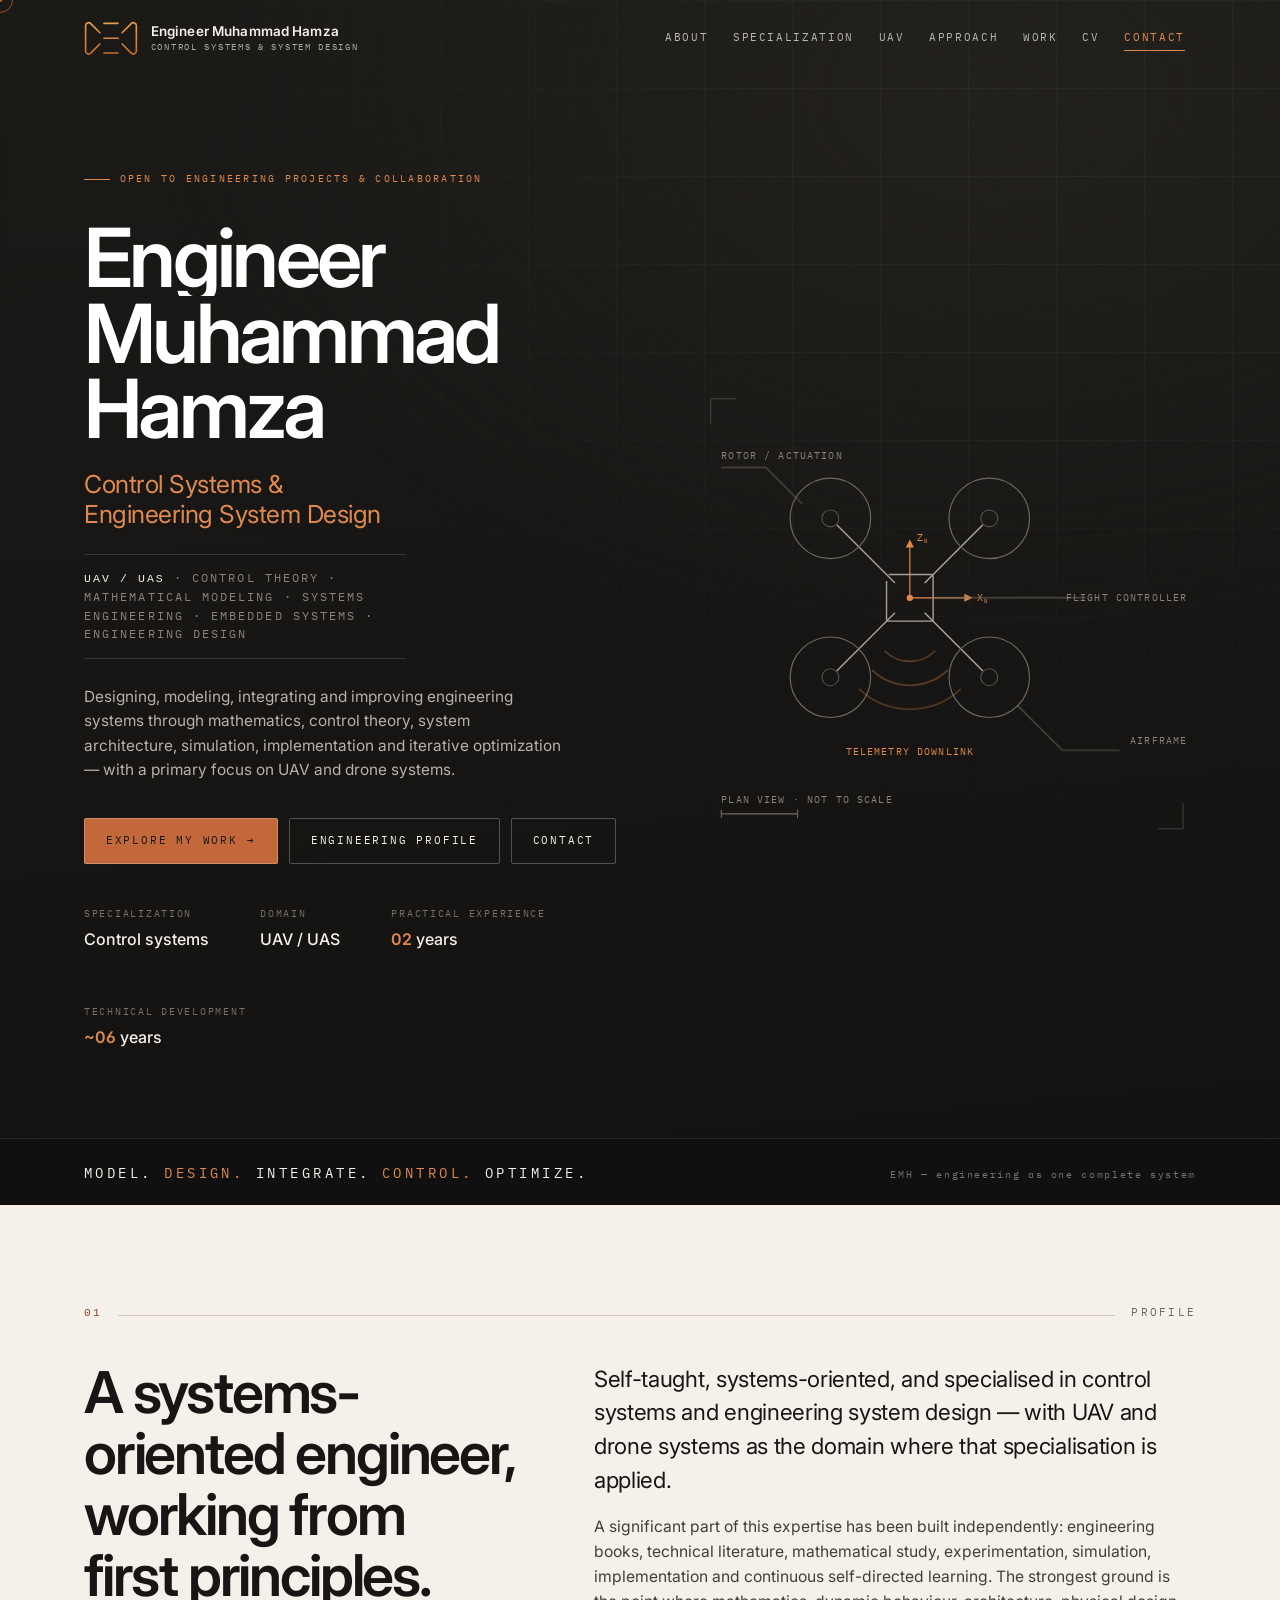
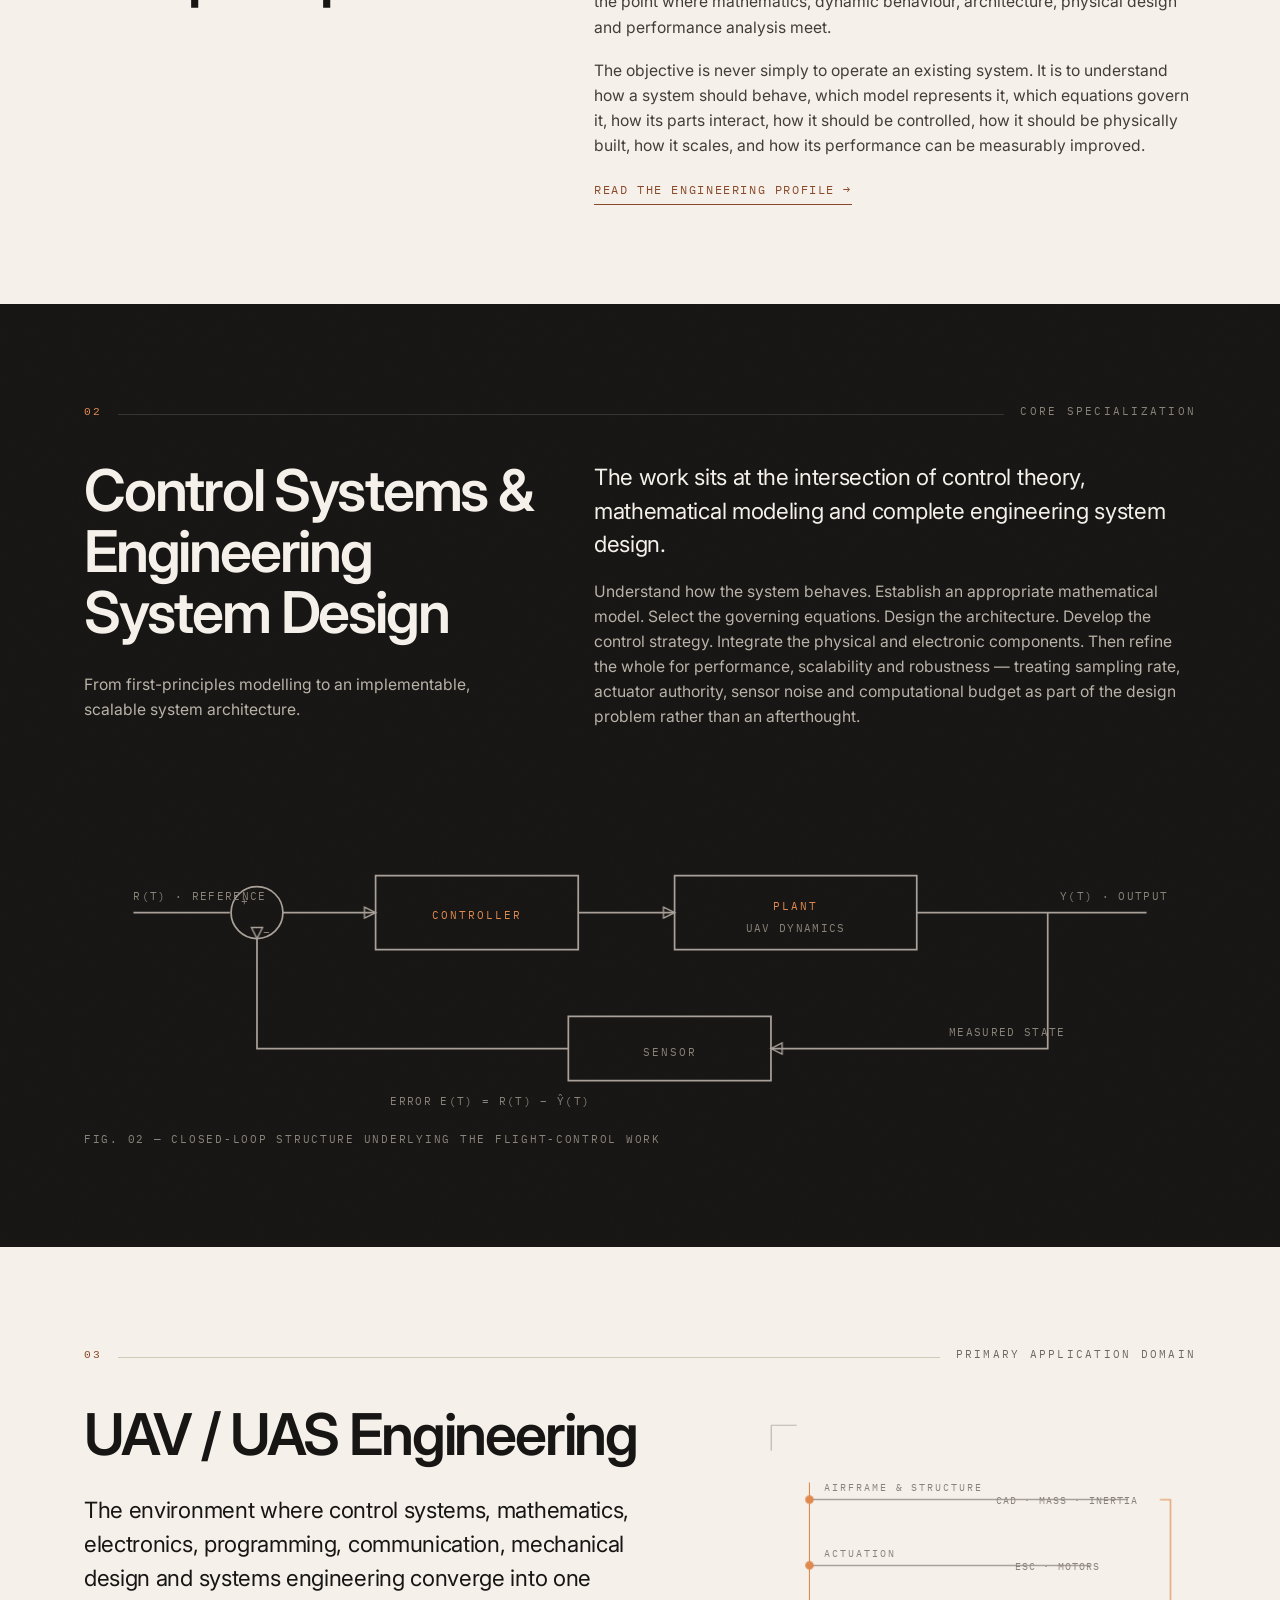
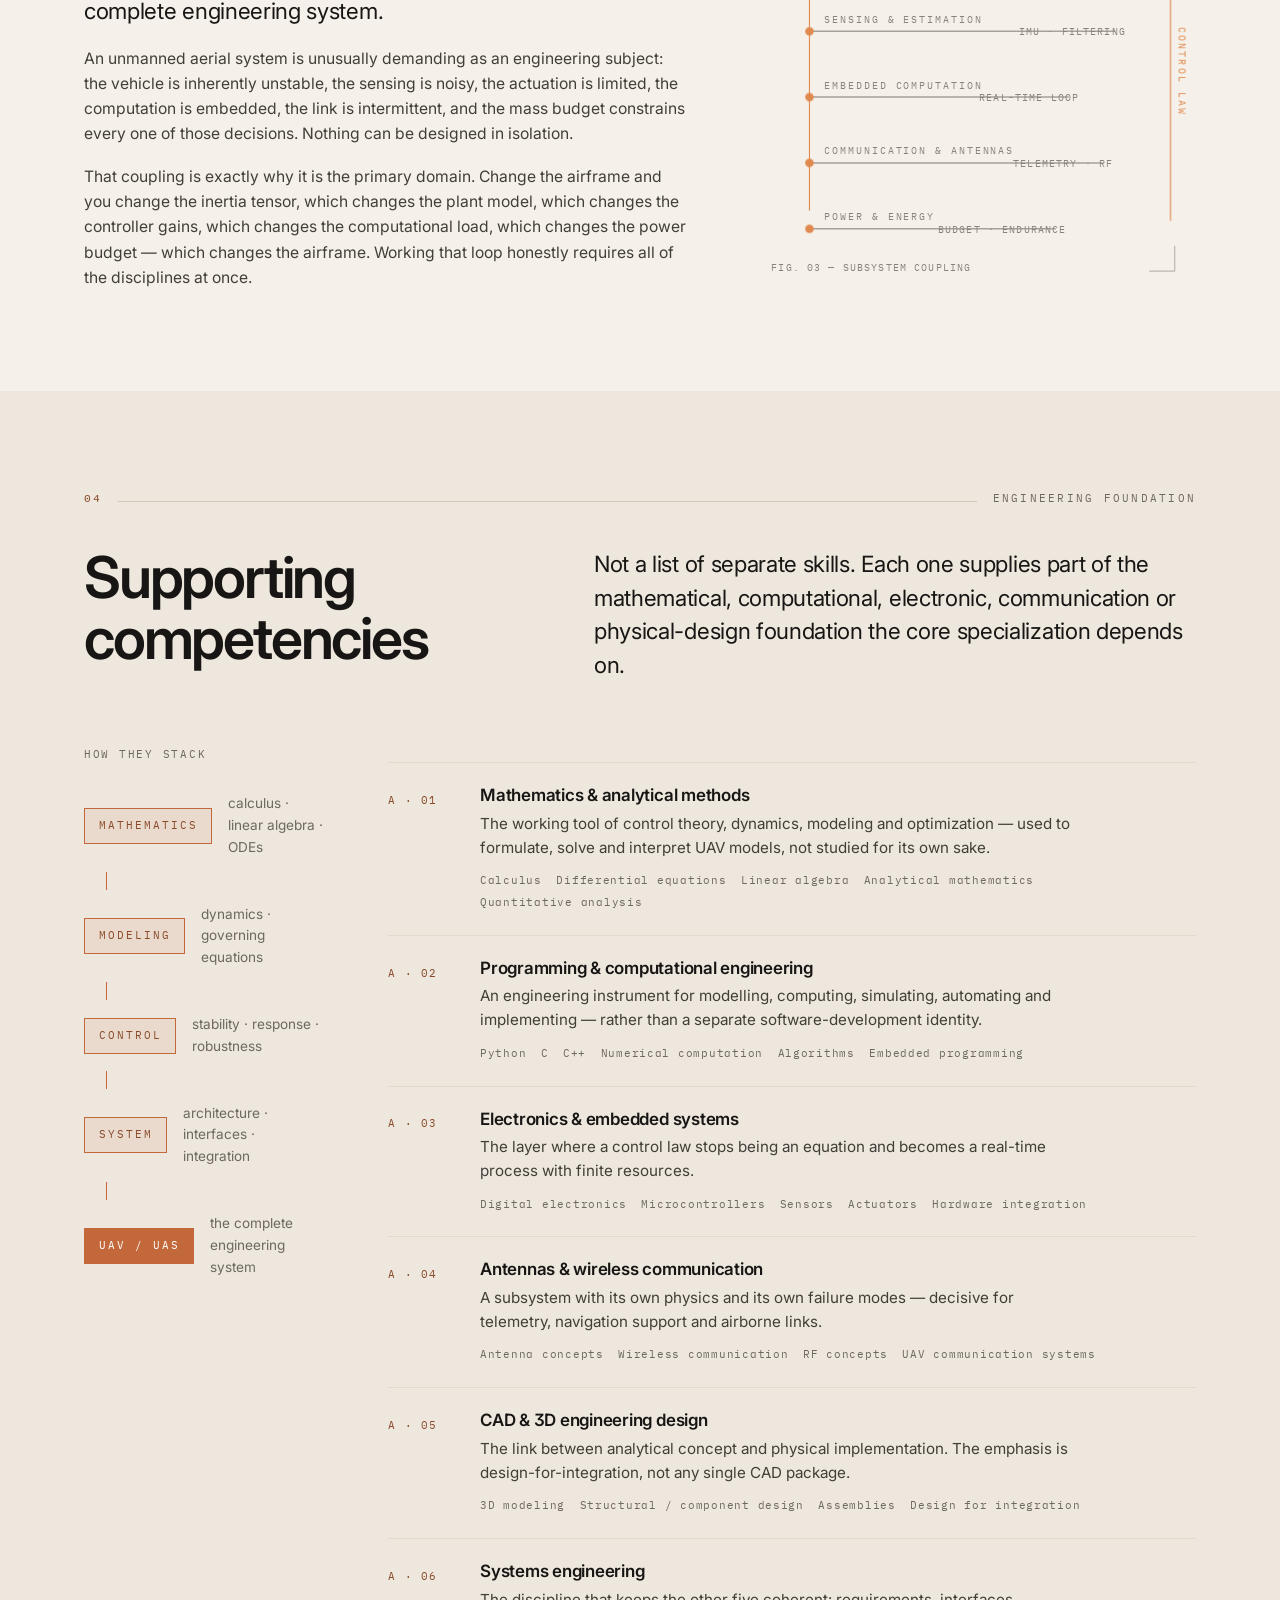
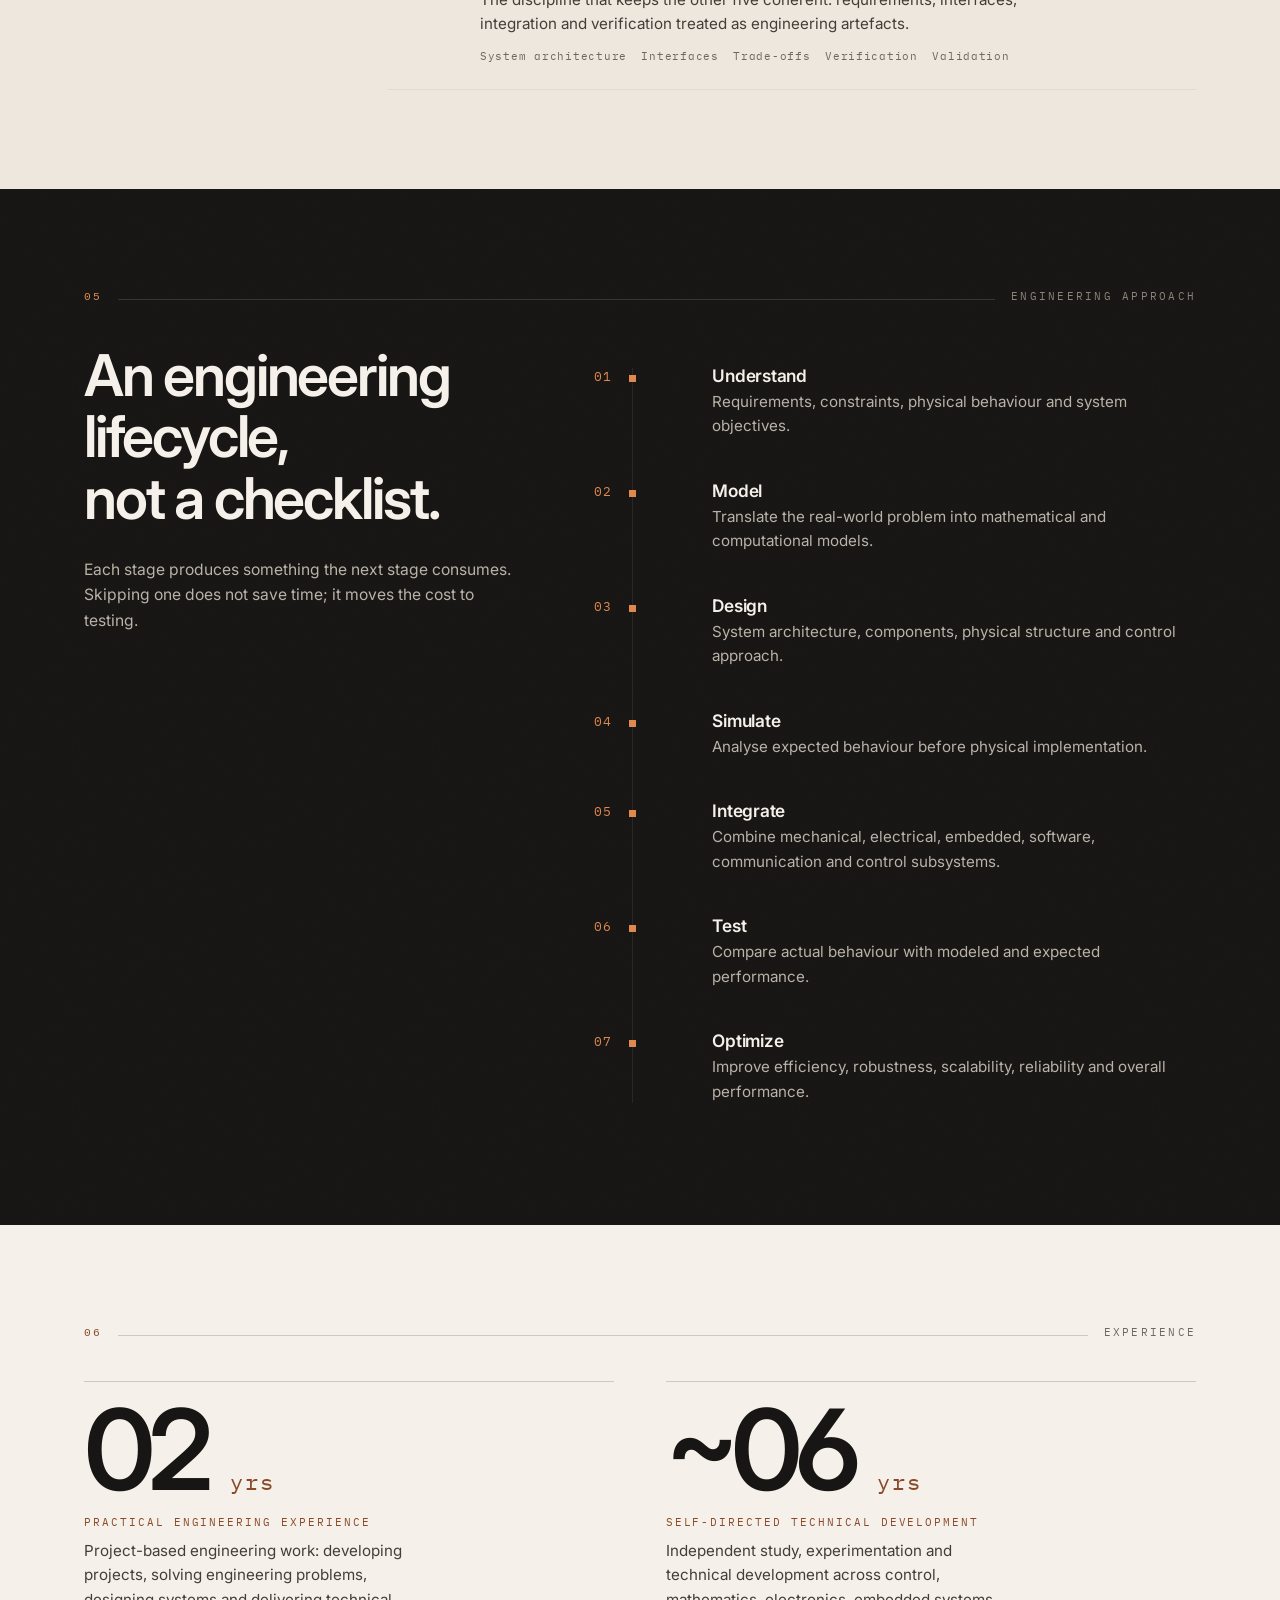
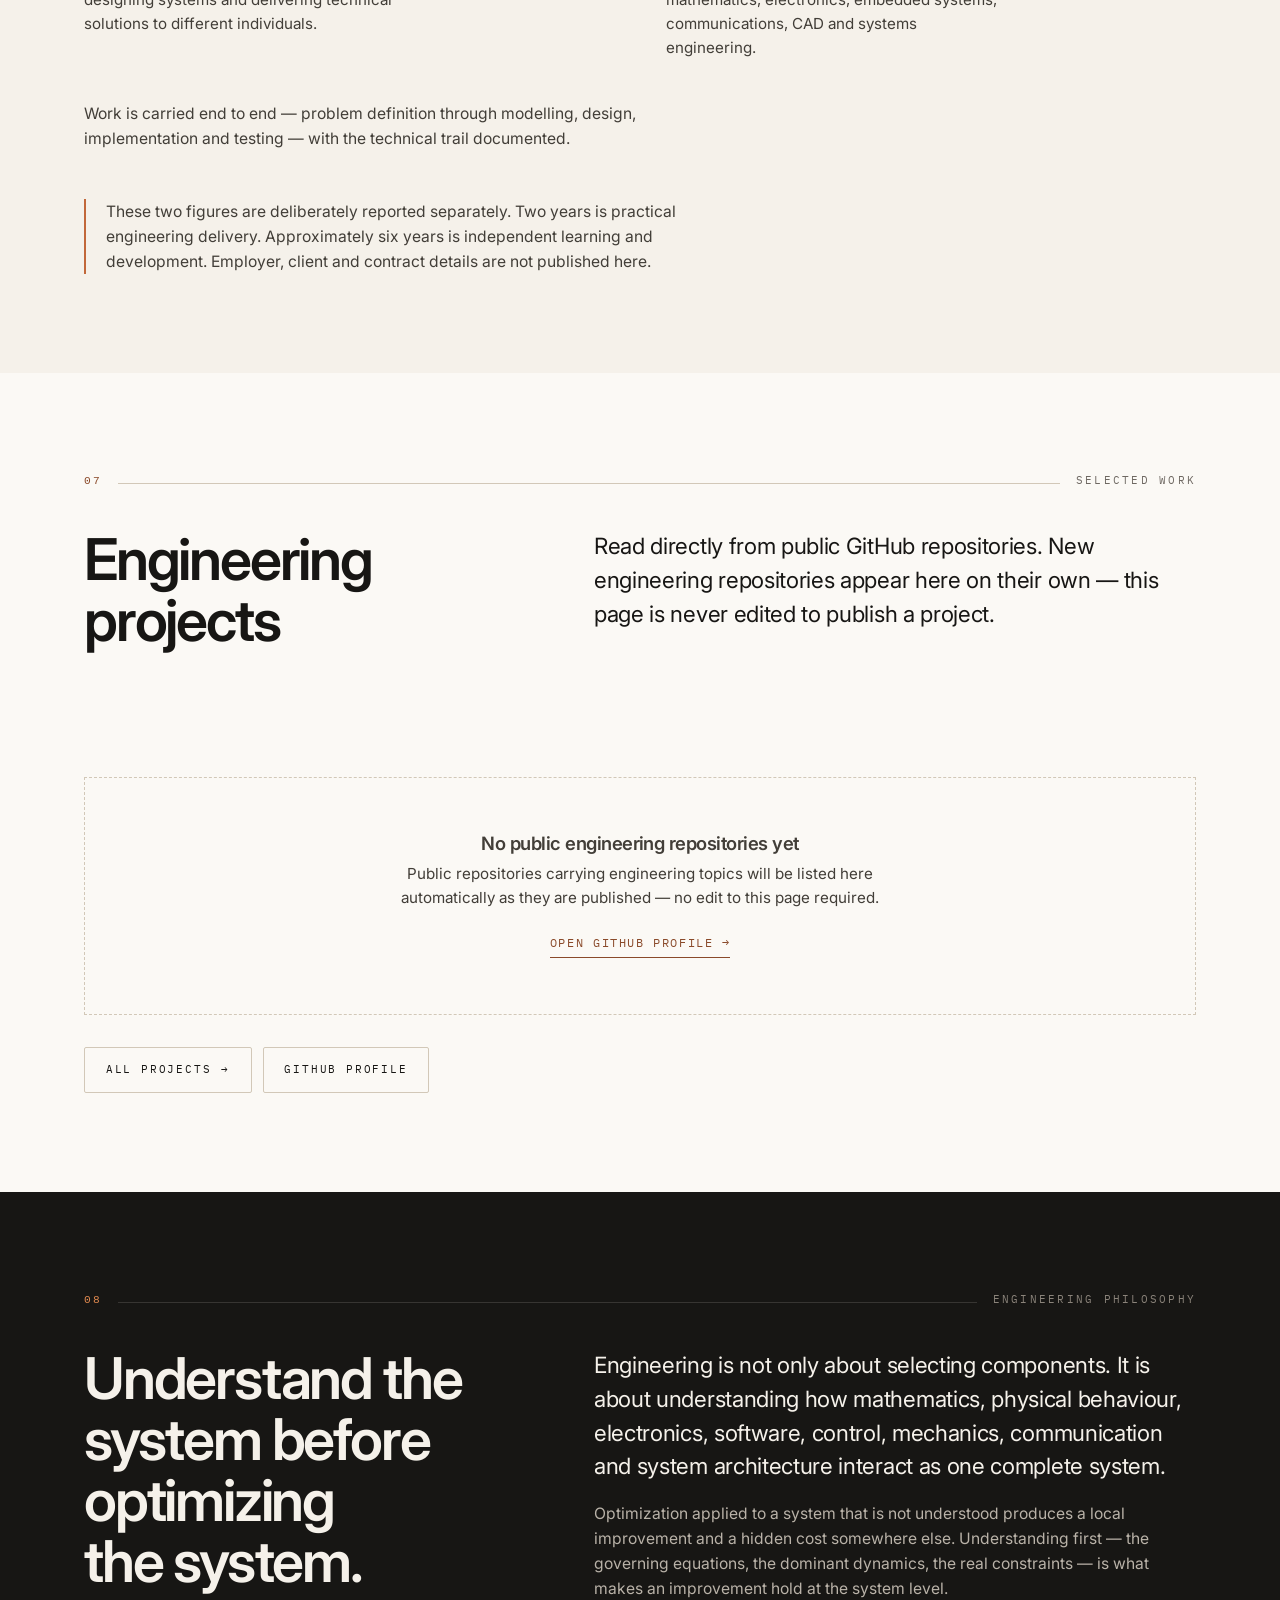
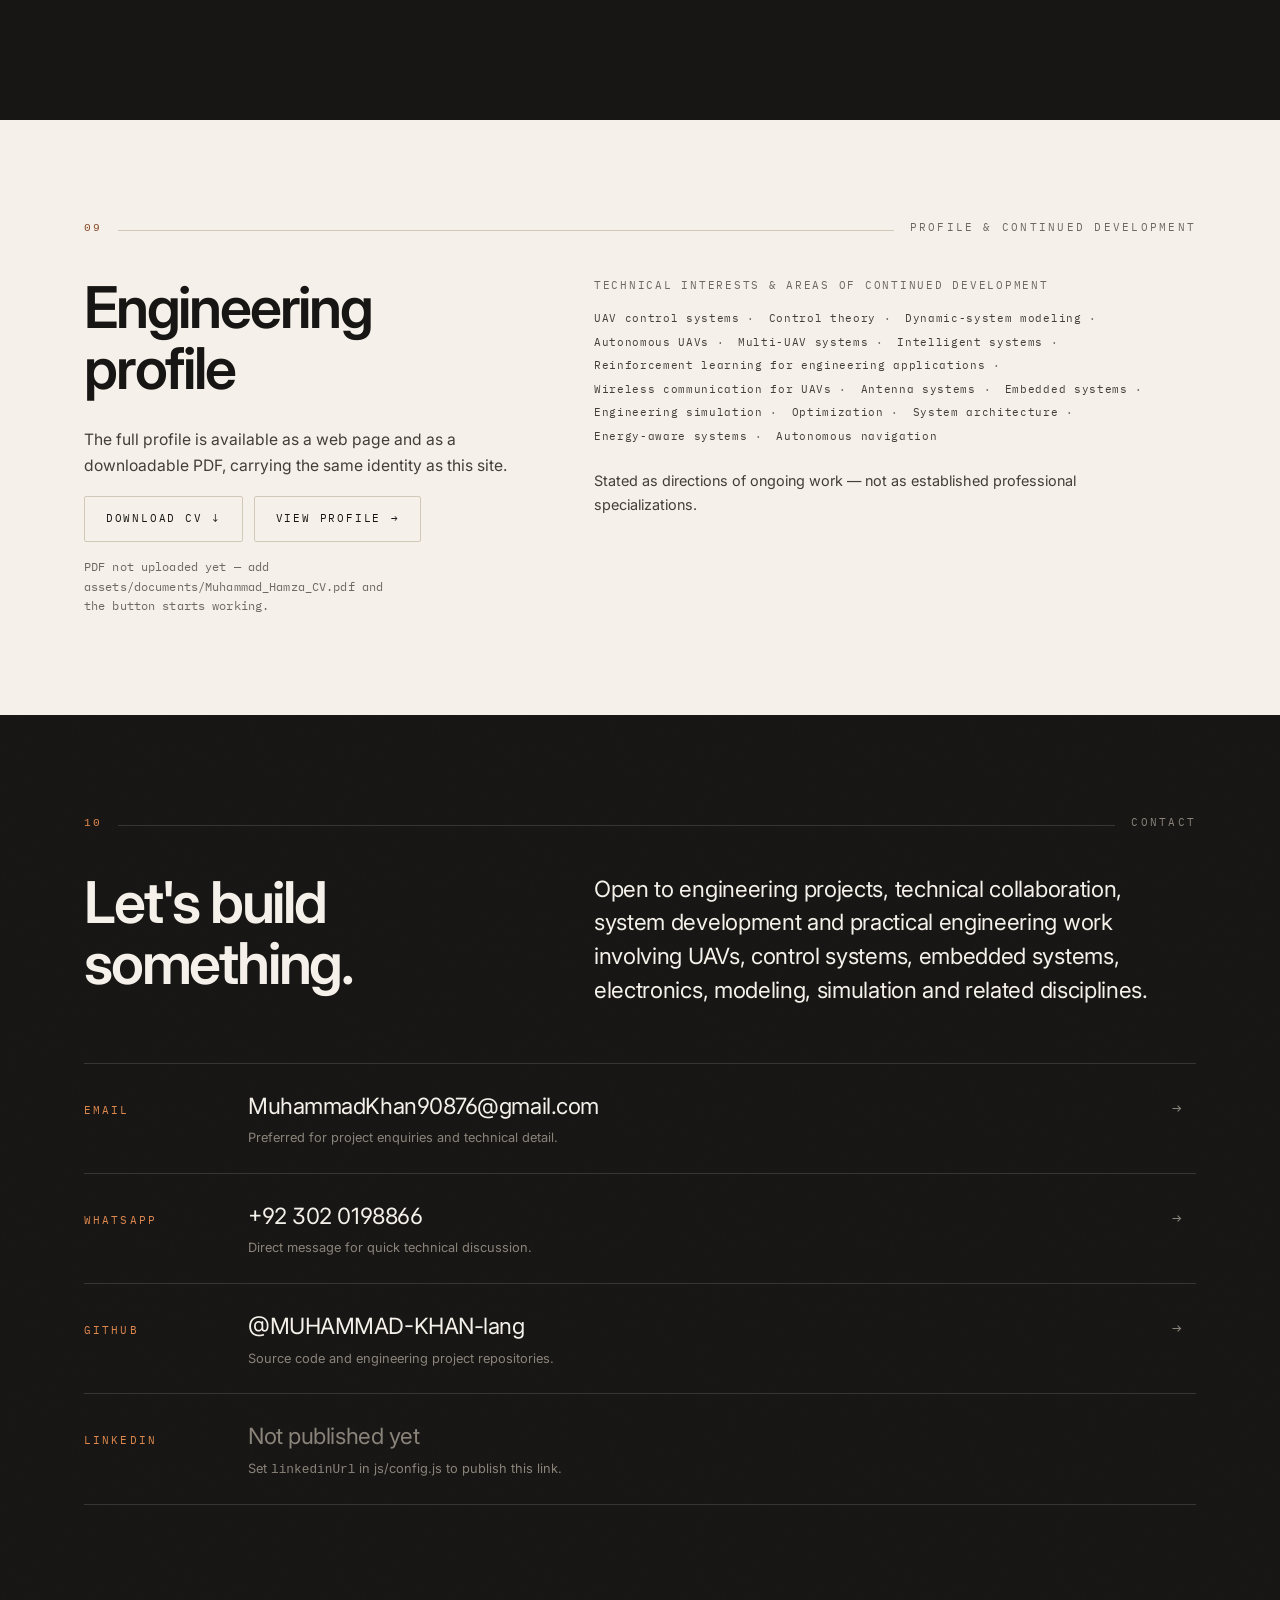
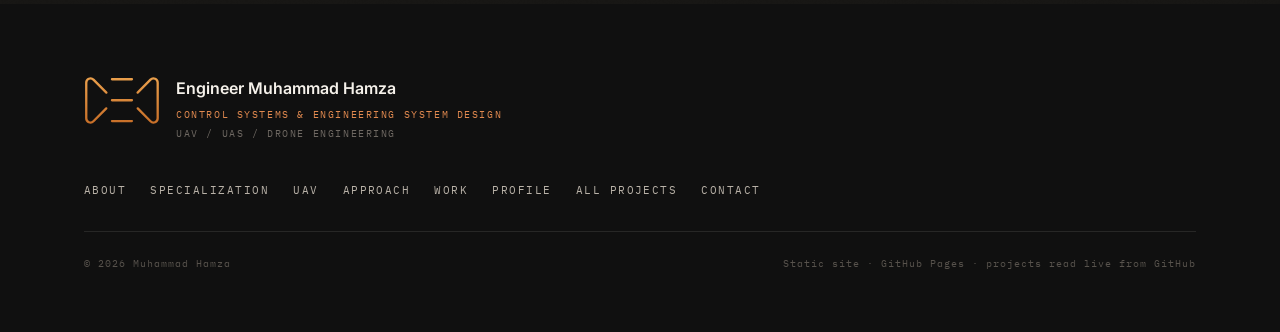
==== commit 1efb880b: "Rebuild the pages around the EMH monogram and the editorial layout" ====
--- a/index.html
+++ b/index.html
@@ -5,23 +5,27 @@
 <meta name="viewport" content="width=device-width, initial-scale=1">
 <title>Engineer Muhammad Hamza | Control Systems &amp; UAV Engineering</title>
 
-<meta name="description" content="Engineer Muhammad Hamza specializing in control systems, engineering system design, UAV/UAS engineering, mathematical modeling, embedded systems, electronics, programming, CAD-based engineering design, simulation, and systems engineering.">
+<meta name="description" content="Engineer Muhammad Hamza — control systems and engineering system design, applied primarily to UAV/UAS engineering. Mathematical modeling, embedded systems, electronics, antennas, CAD-based design, simulation and systems engineering.">
 <meta name="author" content="Muhammad Hamza">
-<meta name="theme-color" content="#08111d">
+<meta name="theme-color" content="#171614">
 <link rel="canonical" href="https://MUHAMMAD-KHAN-lang.github.io/Muhammad-Hamza-portfolio-8866/">
 
 <meta property="og:type" content="profile">
 <meta property="og:site_name" content="Engineer Muhammad Hamza">
-<meta property="og:title" content="Engineer Muhammad Hamza | Control Systems &amp; UAV Engineering">
-<meta property="og:description" content="Control systems and engineering system design, applied primarily to UAV/UAS. Mathematical modeling, embedded systems, electronics, communications, CAD and systems engineering.">
+<meta property="og:title" content="Engineer Muhammad Hamza — Control Systems &amp; Engineering System Design">
+<meta property="og:description" content="Control systems and engineering system design, applied primarily to UAV / UAS engineering.">
 <meta property="og:url" content="https://MUHAMMAD-KHAN-lang.github.io/Muhammad-Hamza-portfolio-8866/">
-<meta property="og:image" content="https://MUHAMMAD-KHAN-lang.github.io/Muhammad-Hamza-portfolio-8866/assets/images/og-cover.png">
-<meta property="og:image:alt" content="Engineer Muhammad Hamza — Control Systems and Engineering System Design">
+<meta property="og:image" content="https://MUHAMMAD-KHAN-lang.github.io/Muhammad-Hamza-portfolio-8866/assets/branding/og-cover.png">
+<meta property="og:image:width" content="1200">
+<meta property="og:image:height" content="630">
+<meta property="og:image:alt" content="EMH — Engineer Muhammad Hamza. Control Systems and Engineering System Design. UAV / UAS Engineering.">
 <meta name="twitter:card" content="summary_large_image">
-<meta name="twitter:title" content="Engineer Muhammad Hamza | Control Systems &amp; UAV Engineering">
-<meta name="twitter:description" content="Control systems and engineering system design, applied primarily to UAV/UAS engineering.">
-
-<link rel="icon" href="data:image/svg+xml,%3Csvg xmlns='http://www.w3.org/2000/svg' viewBox='0 0 32 32'%3E%3Crect width='32' height='32' fill='%2308111d'/%3E%3Ctext x='16' y='22' font-family='monospace' font-size='15' fill='%237fa8cc' text-anchor='middle'%3EMH%3C/text%3E%3C/svg%3E">
+<meta name="twitter:title" content="Engineer Muhammad Hamza — Control Systems &amp; Engineering System Design">
+<meta name="twitter:description" content="Control systems and engineering system design, applied primarily to UAV / UAS engineering.">
+<meta name="twitter:image" content="https://MUHAMMAD-KHAN-lang.github.io/Muhammad-Hamza-portfolio-8866/assets/branding/og-cover.png">
+
+<link rel="icon" href="assets/branding/favicon.svg" type="image/svg+xml">
+<link rel="mask-icon" href="assets/branding/emh-logo-light.svg" color="#C2683A">
 
 <link rel="preconnect" href="https://fonts.googleapis.com">
 <link rel="preconnect" href="https://fonts.gstatic.com" crossorigin>
@@ -29,710 +33,643 @@
 <link rel="stylesheet" href="css/style.css">
 
 <script type="application/ld+json">
-{
-  "@context": "https://schema.org",
-  "@type": "Person",
-  "name": "Muhammad Hamza",
-  "alternateName": "Engineer Muhammad Hamza",
-  "jobTitle": "Control Systems & Engineering System Design Engineer",
-  "email": "mailto:MuhammadKhan90876@gmail.com",
-  "url": "https://MUHAMMAD-KHAN-lang.github.io/Muhammad-Hamza-portfolio-8866/",
-  "sameAs": ["https://github.com/MUHAMMAD-KHAN-lang"],
-  "knowsAbout": [
-    "Control Systems Engineering", "Control Theory", "Engineering System Design",
-    "UAV Engineering", "Unmanned Aerial Systems", "Mathematical Modeling",
-    "Embedded Systems", "Electronics", "Antennas and Wireless Communication",
-    "CAD and 3D Engineering Design", "Systems Engineering",
-    "Modeling and Simulation", "Optimization"
-  ]
-}
+{"@context":"https://schema.org","@type":"Person","name":"Muhammad Hamza","alternateName":"Engineer Muhammad Hamza","jobTitle":"Control Systems & Engineering System Design Engineer","email":"mailto:MuhammadKhan90876@gmail.com","url":"https://MUHAMMAD-KHAN-lang.github.io/Muhammad-Hamza-portfolio-8866/","sameAs":["https://github.com/MUHAMMAD-KHAN-lang"],"knowsAbout":["Control Systems Engineering","Control Theory","Engineering System Design","UAV Engineering","Unmanned Aerial Systems","Mathematical Modeling","Embedded Systems","Electronics","Antennas and Wireless Communication","CAD and 3D Engineering Design","Systems Engineering","Modeling and Simulation","Optimization"]}
 </script>
 </head>
 
-<body>
+<body class="is-loading">
 <script>document.documentElement.classList.remove('no-js');</script>
 
-<a class="skip-link" href="#main">Skip to main content</a>
-
-<!-- ===================== HEADER / NAVIGATION ===================== -->
-<header class="site-header" id="siteHeader">
-  <div class="wrap">
-    <nav class="nav" aria-label="Primary">
-      <a class="brand" href="#top">
-        <span class="brand__mark" aria-hidden="true">MH</span>
-        <span class="brand__text">
-          <span class="brand__name">Engineer Muhammad Hamza</span>
-          <span class="brand__role">Control Systems &amp; System Design</span>
-        </span>
-      </a>
-
-      <button class="nav__toggle" id="navToggle" aria-expanded="false" aria-controls="navMenu" aria-label="Open navigation menu">
-        <span aria-hidden="true"></span>
-      </button>
-
-      <div class="nav__menu" id="navMenu">
-        <ul class="nav__list">
-          <li><a class="nav__link" href="#top">Home</a></li>
-          <li><a class="nav__link" href="#about">About</a></li>
-          <li><a class="nav__link" href="#specialization">Specialization</a></li>
-          <li><a class="nav__link" href="#skills">Engineering Skills</a></li>
-          <li><a class="nav__link" href="#projects">Projects</a></li>
-          <li><a class="nav__link" href="#approach">Approach</a></li>
-          <li><a class="nav__link" href="#experience">Experience</a></li>
-          <li><a class="nav__link" href="#cv">CV</a></li>
-          <li><a class="nav__link" href="#contact">Contact</a></li>
-        </ul>
-        <div class="nav__cta">
-          <a class="btn btn--primary btn--sm" href="profile.html">Engineering Profile</a>
-        </div>
-      </div>
-    </nav>
+<a class="skip" href="#main">Skip to content</a>
+
+<!-- ===== Loader ===== -->
+<div id="loader" aria-hidden="true">
+  <div class="loader__inner">
+    <svg class="loader__mark" viewBox="0 0 674 434" fill="none" stroke="url(#emhg-index-1)" stroke-width="20.5" stroke-linecap="round" stroke-linejoin="round"><path d="M198.5 147L83.8 32.4A37.4 37.4 0 0 0 20 58.8L20 375.2A37.4 37.4 0 0 0 83.8 401.6L197.5 287" style="--i:0"/><path d="M475.5 147L589.7 32.4A37.4 37.4 0 0 1 653.5 58.8L653.5 375.2A37.4 37.4 0 0 1 589.7 401.6L476.5 287" style="--i:1"/><path d="M248 29H425" style="--i:2"/><path d="M248 215H425" style="--i:3"/><path d="M248 400H425" style="--i:4"/><defs><linearGradient id="emhg-index-1" gradientUnits="userSpaceOnUse" x1="0" y1="0" x2="0" y2="434"><stop offset="0" stop-color="#EBA14D"/><stop offset="1" stop-color="#C66D27"/></linearGradient></defs></svg>
+    <p class="loader__name">Engineer Muhammad Hamza</p>
+    <p class="loader__spec">Control Systems &amp; System Design</p>
+  </div>
+</div>
+
+<div id="progress" aria-hidden="true"><span></span></div>
+<div id="cur" aria-hidden="true"></div><div id="curdot" aria-hidden="true"></div>
+
+<!-- ===== Header ===== -->
+<header class="hdr" id="hdr">
+  <div class="wrap hdr__in">
+    <a class="brand" href="#top" aria-label="Engineer Muhammad Hamza — home">
+      <svg class="brand__mark" viewBox="0 0 674 434" fill="none" stroke="url(#emhg-index-2)" stroke-width="20.5" stroke-linecap="round" stroke-linejoin="round" aria-hidden="true"><path d="M198.5 147L83.8 32.4A37.4 37.4 0 0 0 20 58.8L20 375.2A37.4 37.4 0 0 0 83.8 401.6L197.5 287"/><path d="M475.5 147L589.7 32.4A37.4 37.4 0 0 1 653.5 58.8L653.5 375.2A37.4 37.4 0 0 1 589.7 401.6L476.5 287"/><path d="M248 29H425"/><path d="M248 215H425"/><path d="M248 400H425"/><defs><linearGradient id="emhg-index-2" gradientUnits="userSpaceOnUse" x1="0" y1="0" x2="0" y2="434"><stop offset="0" stop-color="#EBA14D"/><stop offset="1" stop-color="#C66D27"/></linearGradient></defs></svg>
+      <span class="brand__txt">
+        <span class="brand__nm">Engineer Muhammad Hamza</span>
+        <span class="brand__ds">Control Systems &amp; System Design</span>
+      </span>
+    </a>
+    <button class="burger" id="burger" aria-expanded="false" aria-controls="navwrap" aria-label="Open menu"><i aria-hidden="true"></i></button>
+    <div class="navwrap" id="navwrap">
+      <nav class="nav" aria-label="Primary">
+        <a href="#about">About</a>
+        <a href="#spec">Specialization</a>
+        <a href="#uav">UAV</a>
+        <a href="#approach">Approach</a>
+        <a href="#work">Work</a>
+        <a href="#cv">CV</a>
+        <a href="#contact">Contact</a>
+      </nav>
+    </div>
   </div>
 </header>
 
 <main id="main">
 
-<!-- ===================== HERO ===================== -->
-<section class="hero" id="top">
-  <div class="wrap">
-    <p class="hero__eyebrow"><span class="dot" aria-hidden="true"></span> Available for engineering projects &amp; collaboration</p>
-
-    <h1 class="hero__name">Engineer Muhammad&nbsp;Hamza</h1>
-    <p class="hero__spec">Control Systems &amp; Engineering System Design</p>
-
-    <p class="hero__domains">
-      <span>UAV / UAS</span><span class="sep" aria-hidden="true">•</span><span>Control Theory</span><span class="sep" aria-hidden="true">•</span><span>Mathematical Modeling</span><span class="sep" aria-hidden="true">•</span><span>Systems Engineering</span><span class="sep" aria-hidden="true">•</span><span>Embedded Systems</span><span class="sep" aria-hidden="true">•</span><span>Engineering Design</span>
-    </p>
-
-    <p class="hero__statement">
-      Designing, modeling, integrating, and improving engineering systems through mathematics,
-      control theory, system architecture, simulation, implementation, and iterative
-      optimization — with a primary focus on UAV and drone systems.
-    </p>
-
-    <div class="btn-row hero__actions">
-      <a class="btn btn--primary" href="#projects">Explore My Work</a>
-      <a class="btn btn--ghost-invert" href="profile.html">Engineering Profile</a>
-      <a class="btn btn--ghost-invert" href="#projects">View Projects</a>
-      <a class="btn btn--ghost-invert" href="#contact">Contact Me</a>
-      <a class="btn btn--ghost-invert" href="https://github.com/MUHAMMAD-KHAN-lang" data-config="githubProfile" rel="noopener">GitHub</a>
-    </div>
-
-    <dl class="hero__meta">
-      <div class="hero__stat">
-        <dt>Primary specialization</dt>
-        <dd>Control Systems<small>&amp; engineering system design</small></dd>
-      </div>
-      <div class="hero__stat">
-        <dt>Primary domain</dt>
-        <dd>UAV / UAS<small>drone &amp; unmanned aerial systems</small></dd>
-      </div>
-      <div class="hero__stat">
-        <dt>Practical experience</dt>
-        <dd>2 years<small>project-based engineering work</small></dd>
-      </div>
-      <div class="hero__stat">
-        <dt>Technical development</dt>
-        <dd>~6 years<small>self-directed study &amp; practice</small></dd>
-      </div>
-    </dl>
-  </div>
-</section>
-
-<!-- ===================== BRAND STATEMENT ===================== -->
-<div class="statement-strip">
-  <div class="wrap statement-strip__inner">
-    <p class="statement-strip__motto">Model. <em>Design.</em> Integrate. <em>Control.</em> Optimize.</p>
-    <p class="statement-strip__note">A complete-system approach: the mathematics, the architecture, the hardware, and the control law are treated as one engineering problem.</p>
+<!-- ===== 00 · Hero ===== -->
+<section class="hero grain draft" id="top">
+  <div class="wrap">
+    <div class="hero__grid">
+      <div>
+        <p class="hero__eyebrow rv">Open to engineering projects &amp; collaboration</p>
+
+        <h1 class="hero__name">
+          <span class="ln mask" style="--d:60"><span>Engineer</span></span>
+          <span class="ln mask" style="--d:150"><span>Muhammad</span></span>
+          <span class="ln mask" style="--d:240"><span>Hamza</span></span>
+        </h1>
+
+        <p class="hero__spec rv" style="--d:340">Control Systems &amp; Engineering System Design</p>
+
+        <p class="hero__dom rv" style="--d:400">
+          <b>UAV / UAS</b> · Control Theory · Mathematical Modeling · Systems Engineering · Embedded Systems · Engineering Design
+        </p>
+
+        <p class="hero__say rv" style="--d:450">
+          Designing, modeling, integrating and improving engineering systems through mathematics,
+          control theory, system architecture, simulation, implementation and iterative optimization —
+          with a primary focus on UAV and drone systems.
+        </p>
+
+        <div class="btns hero__btns rv" style="--d:500">
+          <a class="btn btn--fill" href="#work">Explore my work <span class="ar" aria-hidden="true">→</span></a>
+          <a class="btn" href="profile.html">Engineering profile</a>
+          <a class="btn" href="#contact">Contact</a>
+        </div>
+
+        <dl class="hero__stats rv" style="--d:560">
+          <div class="hero__stat"><dt>Specialization</dt><dd>Control systems</dd></div>
+          <div class="hero__stat"><dt>Domain</dt><dd>UAV / UAS</dd></div>
+          <div class="hero__stat"><dt>Practical experience</dt><dd><b>02</b> years</dd></div>
+          <div class="hero__stat"><dt>Technical development</dt><dd><b>~06</b> years</dd></div>
+        </dl>
+      </div>
+
+      <!-- Hero technical drawing: quadrotor plan view with annotation -->
+      <div class="figwrap rv" style="--d:300">
+        <svg class="fig" viewBox="0 0 470 430" role="img" aria-labelledby="heroFigTitle heroFigDesc">
+          <title id="heroFigTitle">Quadrotor plan-view technical drawing</title>
+          <desc id="heroFigDesc">A line drawing of a four-rotor airframe with body axes, a flight-controller callout, actuation nodes and a telemetry downlink, annotated in the style of an engineering drawing.</desc>
+
+          <g class="stroke" opacity=".45">
+            <path class="draw" style="--d:380" d="M12 12 h24"/><path class="draw" style="--d:410" d="M12 12 v24"/>
+            <path class="draw" style="--d:440" d="M458 418 h-24"/><path class="draw" style="--d:470" d="M458 418 v-24"/>
+          </g>
+
+          <g class="stroke-2">
+            <path class="draw" style="--d:520" d="M186 186 L131 131"/>
+            <path class="draw" style="--d:560" d="M214 186 L269 131"/>
+            <path class="draw" style="--d:600" d="M186 214 L131 269"/>
+            <path class="draw" style="--d:640" d="M214 214 L269 269"/>
+          </g>
+
+          <g class="stroke">
+            <circle class="draw" style="--d:700" cx="125" cy="125" r="38"/>
+            <circle class="draw" style="--d:740" cx="275" cy="125" r="38"/>
+            <circle class="draw" style="--d:780" cx="125" cy="275" r="38"/>
+            <circle class="draw" style="--d:820" cx="275" cy="275" r="38"/>
+          </g>
+          <g class="node">
+            <circle class="draw" style="--d:860" cx="125" cy="125" r="8"/>
+            <circle class="draw" style="--d:880" cx="275" cy="125" r="8"/>
+            <circle class="draw" style="--d:900" cx="125" cy="275" r="8"/>
+            <circle class="draw" style="--d:920" cx="275" cy="275" r="8"/>
+          </g>
+
+          <rect class="stroke-2 draw" style="--d:960" x="178" y="178" width="44" height="44" rx="2"/>
+
+          <g class="stroke hot">
+            <path class="draw" style="--d:1040" d="M200 200 H258"/>
+            <path class="draw" style="--d:1080" d="M200 200 V146"/>
+          </g>
+          <g class="fade" style="--d:1360">
+            <circle class="dot" cx="200" cy="200" r="3"/>
+            <path class="hot" d="M258 200 l-6 -3 v6 z" fill="#E0894F" stroke="none"/>
+            <path class="hot" d="M200 146 l-3 6 h6 z" fill="#E0894F" stroke="none"/>
+            <text class="lbl lbl-hot" x="263" y="203">x<tspan dy="2" font-size="6">b</tspan></text>
+            <text class="lbl lbl-hot" x="207" y="146">z<tspan dy="2" font-size="6">b</tspan></text>
+          </g>
+
+          <g class="stroke" opacity=".75">
+            <path class="draw" style="--d:1140" d="M98 111 L64 77 H22"/>
+            <path class="draw" style="--d:1190" d="M222 200 H366"/>
+            <path class="draw" style="--d:1240" d="M302 302 L344 344 H398"/>
+          </g>
+          <g class="fade" style="--d:1520">
+            <text class="lbl" x="22" y="69">Rotor / actuation</text>
+            <text class="lbl" x="462" y="203" text-anchor="end">Flight controller</text>
+            <text class="lbl" x="462" y="338" text-anchor="end">Airframe</text>
+          </g>
+
+          <g class="stroke hot" opacity=".5">
+            <path class="draw" style="--d:1300" d="M176 250 a34 34 0 0 0 48 0"/>
+            <path class="draw" style="--d:1360" d="M164 268 a52 52 0 0 0 72 0"/>
+            <path class="draw" style="--d:1420" d="M152 286 a70 70 0 0 0 96 0"/>
+          </g>
+          <g class="fade" style="--d:1680">
+            <text class="lbl lbl-hot" x="200" y="348" text-anchor="middle">Telemetry downlink</text>
+          </g>
+
+          <g class="fade" style="--d:1780">
+            <path class="stroke" d="M22 404 h72 M22 400 v8 M94 400 v8"/>
+            <text class="lbl" x="22" y="394">Plan view · not to scale</text>
+          </g>
+        </svg>
+      </div>
+    </div>
+  </div>
+</section>
+
+<!-- ===== Signature line ===== -->
+<div class="motto">
+  <div class="wrap motto__in">
+    <p class="motto__w">Model. <em>Design.</em> Integrate. <em>Control.</em> Optimize.</p>
+    <p class="motto__n">EMH — engineering as one complete system</p>
   </div>
 </div>
 
-<!-- ===================== ABOUT ===================== -->
-<section class="section" id="about">
-  <div class="wrap">
-    <div class="section-head reveal">
-      <p class="section-index">01 &nbsp;/&nbsp; Professional Summary</p>
-      <h2>A systems-oriented engineer, working from first principles</h2>
-    </div>
-
-    <div class="grid grid--2" style="align-items:start">
-      <div class="reveal">
-        <p>
-          Muhammad Hamza is a self-taught, systems-oriented engineer whose primary specialization is
-          <strong>control systems and engineering system design</strong>, with UAV/UAS and drone
-          engineering as his principal application domain. He has developed a significant portion of his
-          technical expertise independently — through engineering books, technical literature,
-          mathematical study, experimentation, simulation, implementation, and continuous
-          self-directed learning.
-        </p>
-        <p>
-          His strongest area is the point where mathematics, dynamic behaviour, engineering architecture,
-          physical design, implementation, and performance analysis meet. Rather than treating a system as
-          a collection of parts to be assembled, he works from the governing physics outward: establish
-          what the system must do, express that behaviour mathematically, choose an architecture that
-          satisfies it, and then verify the result against the model.
-        </p>
-        <p>
-          The objective is never simply to operate an existing system. It is to understand how the system
-          should behave, which mathematical model represents it, which equations govern it, how its
-          components should interact, how it should be controlled, how it should be physically built, how
-          it scales, and how its performance can be measurably improved.
-        </p>
-      </div>
-
-      <div class="reveal">
-        <div class="panel">
-          <p class="card__eyebrow">Engineering process</p>
-          <h3 style="margin-bottom:.75rem">From problem definition to optimization</h3>
-          <p style="margin-bottom:1rem">
-            The same disciplined sequence is applied whether the subject is a flight controller, a
-            sensing chain, or a complete airframe.
-          </p>
-          <div class="flow">
-            <span>Problem Definition</span><span class="arrow" aria-hidden="true">→</span>
-            <span>Requirements</span><span class="arrow" aria-hidden="true">→</span>
-            <span>Mathematical Modeling</span><span class="arrow" aria-hidden="true">→</span>
-            <span>System Architecture</span><span class="arrow" aria-hidden="true">→</span>
-            <span>Component Selection</span><span class="arrow" aria-hidden="true">→</span>
-            <span>Physical / CAD Design</span><span class="arrow" aria-hidden="true">→</span>
-            <span>Control Design</span><span class="arrow" aria-hidden="true">→</span>
-            <span>Simulation</span><span class="arrow" aria-hidden="true">→</span>
-            <span>Implementation</span><span class="arrow" aria-hidden="true">→</span>
-            <span>Testing</span><span class="arrow" aria-hidden="true">→</span>
-            <span>Optimization</span>
-          </div>
-        </div>
-      </div>
-    </div>
-  </div>
-</section>
-
-<!-- ===================== CORE SPECIALIZATION ===================== -->
-<section class="section section--dark" id="specialization">
-  <div class="wrap">
-    <div class="section-head reveal">
-      <p class="section-index">02 &nbsp;/&nbsp; Core Specialization</p>
-      <h2>Control Systems &amp; Engineering System Design</h2>
-      <p class="section-lede">
-        From first-principles modelling to an implementable, scalable system architecture.
-      </p>
-    </div>
-
-    <div class="grid grid--2" style="align-items:start">
-      <div class="reveal">
-        <p style="font-size:1.05rem">
-          Muhammad Hamza's primary engineering specialization lies at the intersection of control theory,
-          mathematical modeling, and complete engineering system design. His approach focuses on
-          understanding how a system behaves, establishing an appropriate mathematical model, selecting
-          governing equations, designing the system architecture, developing control strategies,
-          integrating physical and electronic components, and refining the complete system for
-          performance, scalability, and robustness.
-        </p>
-        <p>
-          In practice this means deriving the dynamics rather than assuming them, choosing a controller
-          because the stability and response requirements demand it, and treating implementation
-          constraints — sampling rate, actuator authority, sensor noise, computational budget — as part
-          of the design problem rather than an afterthought.
-        </p>
-      </div>
-
-      <div class="reveal">
-        <ul class="chips chips--invert" aria-label="Core specialization competencies">
-          <li>Control theory</li>
-          <li>Dynamic-system modeling</li>
-          <li>Mathematical modeling</li>
-          <li>Feedback systems</li>
-          <li>Stability analysis</li>
-          <li>Controller design</li>
-          <li>System response</li>
-          <li>Performance analysis</li>
-          <li>System architecture</li>
-          <li>System integration</li>
-          <li>Engineering trade-offs</li>
-          <li>Simulation</li>
-          <li>Optimization</li>
-          <li>Scalability</li>
-          <li>Reliability-oriented design</li>
-          <li>Performance-driven engineering</li>
-        </ul>
-      </div>
-    </div>
-
-    <div class="grid grid--3 reveal" style="margin-top:clamp(2rem,4vw,3rem)">
-      <div class="panel panel--invert">
-        <p class="card__eyebrow" style="color:var(--accent-light)">Strength 01</p>
-        <h3>Control-system modelling &amp; design</h3>
-        <p>Convert physical behaviour into mathematical models and develop controllers for stability, response, accuracy, robustness and implementation.</p>
-      </div>
-      <div class="panel panel--invert">
-        <p class="card__eyebrow" style="color:var(--accent-light)">Strength 02</p>
-        <h3>First-principles system design</h3>
-        <p>Move from requirements and governing equations to architecture, parameters, interfaces and design trade-offs for scalable systems.</p>
-      </div>
-      <div class="panel panel--invert">
-        <p class="card__eyebrow" style="color:var(--accent-light)">Strength 03</p>
-        <h3>UAV/UAS engineering integration</h3>
-        <p>Apply control across flight dynamics, computation, sensing, actuation, electronics, communications and physical airframe constraints.</p>
-      </div>
-    </div>
-  </div>
-</section>
-
-<!-- ===================== UAV / UAS DOMAIN ===================== -->
-<section class="section" id="uav">
-  <div class="wrap">
-    <div class="section-head reveal">
-      <p class="section-index">03 &nbsp;/&nbsp; Primary Application Domain</p>
-      <h2>UAV / UAS Engineering</h2>
-      <p class="section-lede">
-        UAV engineering provides the environment in which control systems, mathematics, electronics,
-        programming, communication, mechanical design, and systems engineering converge into a complete
-        engineering system.
-      </p>
-    </div>
-
-    <div class="grid grid--2" style="align-items:start">
-      <div class="reveal">
-        <p>
+<!-- ===== 01 · About ===== -->
+<section class="band" id="about">
+  <div class="wrap">
+    <p class="marker rv-l"><span class="marker__no">01</span><span class="marker__rule rv-line"></span><span class="marker__label">Profile</span></p>
+    <div class="split--wide split">
+      <div>
+        <h2 class="title rv">A systems-oriented engineer, working from first principles.</h2>
+      </div>
+      <div class="stack">
+        <p class="lede rv" style="--d:80">
+          Self-taught, systems-oriented, and specialised in control systems and engineering system
+          design — with UAV and drone systems as the domain where that specialisation is applied.
+        </p>
+        <p class="body rv" style="--d:140">
+          A significant part of this expertise has been built independently: engineering books,
+          technical literature, mathematical study, experimentation, simulation, implementation and
+          continuous self-directed learning. The strongest ground is the point where mathematics,
+          dynamic behaviour, architecture, physical design and performance analysis meet.
+        </p>
+        <p class="body rv" style="--d:200">
+          The objective is never simply to operate an existing system. It is to understand how a
+          system should behave, which model represents it, which equations govern it, how its parts
+          interact, how it should be controlled, how it should be physically built, how it scales,
+          and how its performance can be measurably improved.
+        </p>
+        <p class="rv" style="--d:260">
+          <a class="alink" href="profile.html">Read the engineering profile <span class="ar" aria-hidden="true">→</span></a>
+        </p>
+      </div>
+    </div>
+  </div>
+</section>
+
+<!-- ===== 02 · Core specialization (dark, control loop) ===== -->
+<section class="band dark grain" id="spec">
+  <div class="wrap">
+    <p class="marker rv-l"><span class="marker__no">02</span><span class="marker__rule rv-line"></span><span class="marker__label">Core specialization</span></p>
+
+    <div class="split--wide split">
+      <div>
+        <h2 class="title rv">Control&#160;Systems&#160;&amp;<br>Engineering System&#160;Design</h2>
+        <p class="body rv" style="--d:100;margin-top:1rem">
+          From first-principles modelling to an implementable, scalable system architecture.
+        </p>
+      </div>
+      <div class="stack">
+        <p class="lede rv" style="--d:80">
+          The work sits at the intersection of control theory, mathematical modeling and complete
+          engineering system design.
+        </p>
+        <p class="body rv" style="--d:140">
+          Understand how the system behaves. Establish an appropriate mathematical model. Select the
+          governing equations. Design the architecture. Develop the control strategy. Integrate the
+          physical and electronic components. Then refine the whole for performance, scalability and
+          robustness — treating sampling rate, actuator authority, sensor noise and computational
+          budget as part of the design problem rather than an afterthought.
+        </p>
+      </div>
+    </div>
+
+    <!-- Animated control loop -->
+    <figure class="rv" style="--d:120;margin:clamp(2.5rem,6vw,4rem) 0 0">
+      <svg class="fig" viewBox="0 0 900 260" role="img" aria-labelledby="loopT loopD" style="color:#57524C">
+        <title id="loopT">Closed-loop control diagram</title>
+        <desc id="loopD">Reference enters a summing junction, passes through the controller to the plant — the UAV dynamics — producing the output. The measured output returns through the sensor to the summing junction as negative feedback.</desc>
+
+        <g class="stroke-2">
+          <path class="draw" style="--d:0"   d="M40 96 H118"/>
+          <circle class="draw" style="--d:120" cx="140" cy="96" r="21"/>
+          <path class="draw" style="--d:220" d="M161 96 H236"/>
+          <rect class="draw" style="--d:320" x="236" y="66" width="164" height="60"/>
+          <path class="draw" style="--d:440" d="M400 96 H478"/>
+          <rect class="draw" style="--d:520" x="478" y="66" width="196" height="60"/>
+          <path class="draw" style="--d:640" d="M674 96 H860"/>
+          <path class="draw" style="--d:740" d="M780 96 V206 H556"/>
+          <rect class="draw" style="--d:860" x="392" y="180" width="164" height="52"/>
+          <path class="draw" style="--d:960" d="M392 206 H140 V117"/>
+        </g>
+
+        <g class="fade" style="--d:1150">
+          <path class="stroke-2" d="M236 96 l-9 -4.5 v9 z" fill="currentColor"/>
+          <path class="stroke-2" d="M478 96 l-9 -4.5 v9 z" fill="currentColor"/>
+          <path class="stroke-2" d="M140 117 l-4.5 -9 h9 z" fill="currentColor"/>
+          <path class="stroke-2" d="M556 206 l9 -4.5 v9 z" fill="currentColor"/>
+        </g>
+
+        <g class="fade" style="--d:1250">
+          <text class="lbl" x="40" y="86" font-size="11">r(t) · reference</text>
+          <text class="lbl" x="127" y="90" font-size="13">+</text>
+          <text class="lbl" x="145" y="115" font-size="13">−</text>
+          <text class="lbl lbl-hot" x="318" y="101" text-anchor="middle" font-size="11" style="letter-spacing:.18em">Controller</text>
+          <text class="lbl lbl-hot" x="576" y="94" text-anchor="middle" font-size="11" style="letter-spacing:.18em">Plant</text>
+          <text class="lbl" x="576" y="112" text-anchor="middle" font-size="9">UAV dynamics</text>
+          <text class="lbl" x="474" y="212" text-anchor="middle" font-size="11" style="letter-spacing:.18em">Sensor</text>
+          <text class="lbl" x="790" y="86" font-size="11">y(t) · output</text>
+          <text class="lbl" x="248" y="252" font-size="9">Error e(t) = r(t) − ŷ(t)</text>
+          <text class="lbl" x="700" y="196" font-size="9">Measured state</text>
+        </g>
+
+        <!-- travelling signal -->
+        <circle class="dot pulse" r="4.5" style="offset-path:path('M40 96 H118 M161 96 H236 H400 H478 H674 H780 V206 H140 V117');"></circle>
+      </svg>
+      <figcaption class="tick rv" style="--d:200;margin-top:1rem">Fig. 02 — closed-loop structure underlying the flight-control work</figcaption>
+    </figure>
+  </div>
+</section>
+
+<!-- ===== 03 · UAV / UAS domain ===== -->
+<section class="band" id="uav">
+  <div class="wrap">
+    <p class="marker rv-l"><span class="marker__no">03</span><span class="marker__rule rv-line"></span><span class="marker__label">Primary application domain</span></p>
+
+    <div class="split--flip split">
+      <div class="stack">
+        <h2 class="title rv">UAV / UAS Engineering</h2>
+        <p class="lede rv" style="--d:80">
+          The environment where control systems, mathematics, electronics, programming, communication,
+          mechanical design and systems engineering converge into one complete engineering system.
+        </p>
+        <p class="body rv" style="--d:140">
           An unmanned aerial system is unusually demanding as an engineering subject: the vehicle is
           inherently unstable, the sensing is noisy, the actuation is limited, the computation is
-          embedded, the communication link is intermittent, and the mass budget constrains every one of
-          those decisions. Nothing can be designed in isolation.
-        </p>
-        <p>
-          That coupling is precisely why it is the primary domain. A change to the airframe changes the
-          inertia tensor, which changes the plant model, which changes the controller gains, which
-          changes the computational load, which changes the power budget, which changes the airframe.
-          Working the loop properly requires the full set of disciplines at once.
-        </p>
-      </div>
-      <div class="reveal">
-        <ul class="chips" aria-label="UAV and UAS engineering areas">
-          <li>UAV system architecture</li>
-          <li>Flight-control systems</li>
-          <li>Control engineering</li>
-          <li>Autonomous systems</li>
-          <li>Navigation concepts</li>
-          <li>Sensors</li>
-          <li>Actuators</li>
-          <li>Embedded systems</li>
-          <li>Electronics</li>
-          <li>Wireless communication</li>
-          <li>Antenna considerations</li>
-          <li>Power systems</li>
-          <li>Mechanical / CAD design</li>
-          <li>Mathematical modeling</li>
-          <li>Simulation</li>
-          <li>Optimization</li>
-          <li>Multi-UAV systems</li>
-          <li>Intelligent / autonomous systems</li>
+          embedded, the link is intermittent, and the mass budget constrains every one of those
+          decisions. Nothing can be designed in isolation.
+        </p>
+        <p class="body rv" style="--d:200">
+          That coupling is exactly why it is the primary domain. Change the airframe and you change
+          the inertia tensor, which changes the plant model, which changes the controller gains,
+          which changes the computational load, which changes the power budget — which changes the
+          airframe. Working that loop honestly requires all of the disciplines at once.
+        </p>
+      </div>
+
+      <div class="rv" style="--d:100">
+        <svg class="fig" viewBox="0 0 420 460" role="img" aria-labelledby="uavT uavD" style="color:#8C857C">
+          <title id="uavT">UAV subsystem map</title>
+          <desc id="uavD">A stacked diagram of the UAV subsystems: airframe and structure, actuation, sensing, embedded computation, communication and power, with the control law spanning them.</desc>
+
+          <g class="stroke" opacity=".55">
+            <path class="draw" style="--d:0" d="M20 20 h24 M20 20 v24"/>
+            <path class="draw" style="--d:40" d="M400 440 h-24 M400 440 v-24"/>
+          </g>
+
+          <!-- vertical spine -->
+          <path class="stroke hot draw" style="--d:120" d="M56 74 V400"/>
+
+          <!-- six subsystem bars -->
+          <g class="stroke-2">
+            <path class="draw" style="--d:200" d="M56 90 H356"/>
+            <path class="draw" style="--d:280" d="M56 152 H320"/>
+            <path class="draw" style="--d:360" d="M56 214 H344"/>
+            <path class="draw" style="--d:440" d="M56 276 H300"/>
+            <path class="draw" style="--d:520" d="M56 338 H332"/>
+            <path class="draw" style="--d:600" d="M56 400 H288"/>
+          </g>
+          <g class="fade" style="--d:900">
+            <circle class="dot" cx="56" cy="90" r="4"/><circle class="dot" cx="56" cy="152" r="4"/>
+            <circle class="dot" cx="56" cy="214" r="4"/><circle class="dot" cx="56" cy="276" r="4"/>
+            <circle class="dot" cx="56" cy="338" r="4"/><circle class="dot" cx="56" cy="400" r="4"/>
+          </g>
+          <g class="fade" style="--d:1000">
+            <text class="lbl" x="70" y="82" font-size="11" style="letter-spacing:.2em">Airframe &amp; structure</text>
+            <text class="lbl" x="70" y="144" font-size="11" style="letter-spacing:.2em">Actuation</text>
+            <text class="lbl" x="70" y="206" font-size="11" style="letter-spacing:.2em">Sensing &amp; estimation</text>
+            <text class="lbl" x="70" y="268" font-size="11" style="letter-spacing:.2em">Embedded computation</text>
+            <text class="lbl" x="70" y="330" font-size="11" style="letter-spacing:.2em">Communication &amp; antennas</text>
+            <text class="lbl" x="70" y="392" font-size="11" style="letter-spacing:.2em">Power &amp; energy</text>
+          </g>
+          <g class="fade" style="--d:1150">
+            <text class="lbl" x="366" y="94" font-size="8.5" text-anchor="end">CAD · mass · inertia</text>
+            <text class="lbl" x="330" y="156" font-size="8.5" text-anchor="end">ESC · motors</text>
+            <text class="lbl" x="354" y="218" font-size="8.5" text-anchor="end">IMU · filtering</text>
+            <text class="lbl" x="310" y="280" font-size="8.5" text-anchor="end">real-time loop</text>
+            <text class="lbl" x="342" y="342" font-size="8.5" text-anchor="end">telemetry · RF</text>
+            <text class="lbl" x="298" y="404" font-size="8.5" text-anchor="end">budget · endurance</text>
+          </g>
+
+          <!-- control law spanning bracket -->
+          <path class="stroke hot draw" style="--d:700" d="M386 90 H396 V400 H386"/>
+          <g class="fade" style="--d:1300">
+            <text class="lbl lbl-hot" x="404" y="252" font-size="10" transform="rotate(90 404 252)" text-anchor="middle" style="letter-spacing:.22em">Control law</text>
+          </g>
+
+          <g class="fade" style="--d:1400">
+            <text class="lbl" x="20" y="440" font-size="8.5">Fig. 03 — subsystem coupling</text>
+          </g>
+        </svg>
+      </div>
+    </div>
+  </div>
+</section>
+
+<!-- ===== 04 · Engineering foundation ===== -->
+<section class="band" id="foundation" style="background:var(--iv-200)">
+  <div class="wrap">
+    <p class="marker rv-l"><span class="marker__no">04</span><span class="marker__rule rv-line"></span><span class="marker__label">Engineering foundation</span></p>
+
+    <div class="split--wide split" style="margin-bottom:clamp(2rem,5vw,3rem)">
+      <div><h2 class="title rv">Supporting competencies</h2></div>
+      <div>
+        <p class="lede rv" style="--d:80">
+          Not a list of separate skills. Each one supplies part of the mathematical, computational,
+          electronic, communication or physical-design foundation the core specialization depends on.
+        </p>
+      </div>
+    </div>
+
+    <div class="split">
+      <div class="rv">
+        <p class="tick" style="margin-bottom:1rem">How they stack</p>
+        <div class="flowmap" id="flowmap">
+          <div class="flowmap__n"><span class="flowmap__b">Mathematics</span><span class="flowmap__c">calculus · linear algebra · ODEs</span></div>
+          <div class="flowmap__v"></div>
+          <div class="flowmap__n"><span class="flowmap__b">Modeling</span><span class="flowmap__c">dynamics · governing equations</span></div>
+          <div class="flowmap__v"></div>
+          <div class="flowmap__n"><span class="flowmap__b">Control</span><span class="flowmap__c">stability · response · robustness</span></div>
+          <div class="flowmap__v"></div>
+          <div class="flowmap__n"><span class="flowmap__b">System</span><span class="flowmap__c">architecture · interfaces · integration</span></div>
+          <div class="flowmap__v"></div>
+          <div class="flowmap__n"><span class="flowmap__b">UAV / UAS</span><span class="flowmap__c">the complete engineering system</span></div>
+        </div>
+      </div>
+
+      <div class="chain" id="chain">
+        <div class="chain__row rv" style="--d:0">
+          <div class="chain__k">A · 01</div>
+          <div>
+            <h3 class="chain__t">Mathematics &amp; analytical methods</h3>
+            <p class="chain__d">The working tool of control theory, dynamics, modeling and optimization — used to formulate, solve and interpret UAV models, not studied for its own sake.</p>
+            <ul class="chain__tags"><li>Calculus</li><li>Differential equations</li><li>Linear algebra</li><li>Analytical mathematics</li><li>Quantitative analysis</li></ul>
+          </div>
+        </div>
+        <div class="chain__row rv" style="--d:60">
+          <div class="chain__k">A · 02</div>
+          <div>
+            <h3 class="chain__t">Programming &amp; computational engineering</h3>
+            <p class="chain__d">An engineering instrument for modelling, computing, simulating, automating and implementing — rather than a separate software-development identity.</p>
+            <ul class="chain__tags"><li>Python</li><li>C</li><li>C++</li><li>Numerical computation</li><li>Algorithms</li><li>Embedded programming</li></ul>
+          </div>
+        </div>
+        <div class="chain__row rv" style="--d:120">
+          <div class="chain__k">A · 03</div>
+          <div>
+            <h3 class="chain__t">Electronics &amp; embedded systems</h3>
+            <p class="chain__d">The layer where a control law stops being an equation and becomes a real-time process with finite resources.</p>
+            <ul class="chain__tags"><li>Digital electronics</li><li>Microcontrollers</li><li>Sensors</li><li>Actuators</li><li>Hardware integration</li></ul>
+          </div>
+        </div>
+        <div class="chain__row rv" style="--d:180">
+          <div class="chain__k">A · 04</div>
+          <div>
+            <h3 class="chain__t">Antennas &amp; wireless communication</h3>
+            <p class="chain__d">A subsystem with its own physics and its own failure modes — decisive for telemetry, navigation support and airborne links.</p>
+            <ul class="chain__tags"><li>Antenna concepts</li><li>Wireless communication</li><li>RF concepts</li><li>UAV communication systems</li></ul>
+          </div>
+        </div>
+        <div class="chain__row rv" style="--d:240">
+          <div class="chain__k">A · 05</div>
+          <div>
+            <h3 class="chain__t">CAD &amp; 3D engineering design</h3>
+            <p class="chain__d">The link between analytical concept and physical implementation. The emphasis is design-for-integration, not any single CAD package.</p>
+            <ul class="chain__tags"><li>3D modeling</li><li>Structural / component design</li><li>Assemblies</li><li>Design for integration</li></ul>
+          </div>
+        </div>
+        <div class="chain__row rv" style="--d:300">
+          <div class="chain__k">A · 06</div>
+          <div>
+            <h3 class="chain__t">Systems engineering</h3>
+            <p class="chain__d">The discipline that keeps the other five coherent: requirements, interfaces, integration and verification treated as engineering artefacts.</p>
+            <ul class="chain__tags"><li>System architecture</li><li>Interfaces</li><li>Trade-offs</li><li>Verification</li><li>Validation</li></ul>
+          </div>
+        </div>
+      </div>
+    </div>
+  </div>
+</section>
+
+<!-- ===== 05 · Approach ===== -->
+<section class="band dark grain" id="approach">
+  <div class="wrap">
+    <p class="marker rv-l"><span class="marker__no">05</span><span class="marker__rule rv-line"></span><span class="marker__label">Engineering approach</span></p>
+
+    <div class="split--wide split">
+      <div>
+        <h2 class="title rv">An engineering lifecycle,<br>not a checklist.</h2>
+        <p class="body rv" style="--d:100;margin-top:1.25rem">
+          Each stage produces something the next stage consumes. Skipping one does not save time; it
+          moves the cost to testing.
+        </p>
+      </div>
+
+      <div class="ladder" id="ladder">
+        <div class="ladder__s"><div class="ladder__n">01</div><div><h3 class="ladder__h">Understand</h3><p class="ladder__p">Requirements, constraints, physical behaviour and system objectives.</p></div></div>
+        <div class="ladder__s"><div class="ladder__n">02</div><div><h3 class="ladder__h">Model</h3><p class="ladder__p">Translate the real-world problem into mathematical and computational models.</p></div></div>
+        <div class="ladder__s"><div class="ladder__n">03</div><div><h3 class="ladder__h">Design</h3><p class="ladder__p">System architecture, components, physical structure and control approach.</p></div></div>
+        <div class="ladder__s"><div class="ladder__n">04</div><div><h3 class="ladder__h">Simulate</h3><p class="ladder__p">Analyse expected behaviour before physical implementation.</p></div></div>
+        <div class="ladder__s"><div class="ladder__n">05</div><div><h3 class="ladder__h">Integrate</h3><p class="ladder__p">Combine mechanical, electrical, embedded, software, communication and control subsystems.</p></div></div>
+        <div class="ladder__s"><div class="ladder__n">06</div><div><h3 class="ladder__h">Test</h3><p class="ladder__p">Compare actual behaviour with modeled and expected performance.</p></div></div>
+        <div class="ladder__s"><div class="ladder__n">07</div><div><h3 class="ladder__h">Optimize</h3><p class="ladder__p">Improve efficiency, robustness, scalability, reliability and overall performance.</p></div></div>
+      </div>
+    </div>
+  </div>
+</section>
+
+<!-- ===== 06 · Experience ===== -->
+<section class="band" id="experience">
+  <div class="wrap">
+    <p class="marker rv-l"><span class="marker__no">06</span><span class="marker__rule rv-line"></span><span class="marker__label">Experience</span></p>
+
+    <div class="nums" style="grid-template-columns:repeat(auto-fit,minmax(min(100%,22rem),1fr))">
+      <div class="num rv">
+        <p class="num__v">02<small>yrs</small></p>
+        <p class="num__k">Practical engineering experience</p>
+        <p class="num__d">Project-based engineering work: developing projects, solving engineering problems, designing systems and delivering technical solutions to different individuals.</p>
+      </div>
+      <div class="num rv" style="--d:100">
+        <p class="num__v">~06<small>yrs</small></p>
+        <p class="num__k">Self-directed technical development</p>
+        <p class="num__d">Independent study, experimentation and technical development across control, mathematics, electronics, embedded systems, communications, CAD and systems engineering.</p>
+      </div>
+    </div>
+    <p class="body rv" style="--d:180;margin-top:clamp(1.75rem,4vw,2.5rem)">
+      Work is carried end to end — problem definition through modelling, design, implementation and
+      testing — with the technical trail documented.
+    </p>
+
+    <p class="body rv" style="--d:260;margin-top:clamp(2rem,4vw,3rem);border-left:2px solid var(--accent);padding-left:1.25rem">
+      These two figures are deliberately reported separately. Two years is practical engineering
+      delivery. Approximately six years is independent learning and development. Employer, client
+      and contract details are not published here.
+    </p>
+  </div>
+</section>
+
+<!-- ===== 07 · Selected work ===== -->
+<section class="band" id="work" style="background:var(--iv-050)">
+  <div class="wrap">
+    <p class="marker rv-l"><span class="marker__no">07</span><span class="marker__rule rv-line"></span><span class="marker__label">Selected work</span></p>
+
+    <div class="split--wide split" style="margin-bottom:clamp(2rem,5vw,3rem)">
+      <div><h2 class="title rv">Engineering projects</h2></div>
+      <div>
+        <p class="lede rv" style="--d:80">
+          Read directly from public GitHub repositories. New engineering repositories appear here on
+          their own — this page is never edited to publish a project.
+        </p>
+      </div>
+    </div>
+
+    <div class="prj__bar rv">
+      <div class="filters" id="filters" role="group" aria-label="Filter projects by domain"></div>
+      <p class="prj__count" id="count" aria-live="polite"></p>
+    </div>
+
+    <div id="results">
+      <div class="skel" aria-hidden="true"><i></i><i></i><i></i></div>
+      <p class="vh" id="status" role="status">Loading projects from GitHub.</p>
+    </div>
+
+    <div class="btns rv" id="workActions" style="margin-top:2rem"></div>
+  </div>
+</section>
+
+<!-- ===== 08 · Philosophy (quiet) ===== -->
+<section class="band dark" id="philosophy">
+  <div class="wrap">
+    <p class="marker rv-l"><span class="marker__no">08</span><span class="marker__rule rv-line"></span><span class="marker__label">Engineering philosophy</span></p>
+    <div class="split--wide split">
+      <div>
+        <h2 class="title rv">Understand the system before optimizing the system.</h2>
+      </div>
+      <div class="stack">
+        <p class="lede rv" style="--d:80">
+          Engineering is not only about selecting components. It is about understanding how
+          mathematics, physical behaviour, electronics, software, control, mechanics, communication
+          and system architecture interact as one complete system.
+        </p>
+        <p class="body rv" style="--d:140">
+          Optimization applied to a system that is not understood produces a local improvement and a
+          hidden cost somewhere else. Understanding first — the governing equations, the dominant
+          dynamics, the real constraints — is what makes an improvement hold at the system level.
+        </p>
+      </div>
+    </div>
+  </div>
+</section>
+
+<!-- ===== 09 · Interests + CV ===== -->
+<section class="band" id="cv">
+  <div class="wrap">
+    <p class="marker rv-l"><span class="marker__no">09</span><span class="marker__rule rv-line"></span><span class="marker__label">Profile &amp; continued development</span></p>
+
+    <div class="split--wide split">
+      <div class="stack">
+        <h2 class="title rv">Engineering profile</h2>
+        <p class="body rv" style="--d:80">
+          The full profile is available as a web page and as a downloadable PDF, carrying the same
+          identity as this site.
+        </p>
+        <div class="btns rv" style="--d:140">
+          <a class="btn btn--fill" id="cvDownload" href="assets/documents/Muhammad_Hamza_CV.pdf" download>Download CV <span class="ar" aria-hidden="true">↓</span></a>
+          <a class="btn btn--line" href="profile.html">View profile <span class="ar" aria-hidden="true">→</span></a>
+        </div>
+        <p class="tick rv" id="cvNote" style="--d:200"></p>
+      </div>
+
+      <div>
+        <p class="tick rv" style="margin-bottom:1rem">Technical interests &amp; areas of continued development</p>
+        <ul class="words rv" style="--d:80">
+          <li>UAV control systems</li><li>Control theory</li><li>Dynamic-system modeling</li>
+          <li>Autonomous UAVs</li><li>Multi-UAV systems</li><li>Intelligent systems</li>
+          <li>Reinforcement learning for engineering applications</li>
+          <li>Wireless communication for UAVs</li><li>Antenna systems</li>
+          <li>Embedded systems</li><li>Engineering simulation</li><li>Optimization</li>
+          <li>System architecture</li><li>Energy-aware systems</li><li>Autonomous navigation</li>
         </ul>
-      </div>
-    </div>
-  </div>
-</section>
-
-<!-- ===================== SUPPORTING COMPETENCIES ===================== -->
-<section class="section section--alt" id="skills">
-  <div class="wrap">
-    <div class="section-head reveal">
-      <p class="section-index">04 &nbsp;/&nbsp; Engineering Foundation</p>
-      <h2>Supporting Engineering Competencies</h2>
-      <p class="section-lede">
-        These disciplines are not a list of separate skills. Each one supplies part of the mathematical,
-        computational, electronic, communication or physical-design foundation that the core
-        specialization depends on.
-      </p>
-    </div>
-
-    <div class="grid grid--2">
-      <article class="card card--hover reveal">
-        <p class="card__eyebrow">Foundation 01</p>
-        <h3>Mathematics &amp; Modeling</h3>
-        <p>Mathematics is the working tool of control theory, dynamics, modeling, optimization and UAV engineering — not a separate academic interest.</p>
-        <ul class="chips" style="margin-top:1rem">
-          <li>Calculus</li><li>Differential equations</li><li>Analytical mathematics</li>
-          <li>Linear algebra</li><li>Mathematical modeling</li><li>Applied mathematics</li>
-          <li>Quantitative engineering analysis</li>
-        </ul>
-      </article>
-
-      <article class="card card--hover reveal">
-        <p class="card__eyebrow">Foundation 02</p>
-        <h3>Programming &amp; Computational Engineering</h3>
-        <p>Programming is used as an engineering instrument — to model, compute, simulate, automate and implement — rather than as a separate software-development identity.</p>
-        <ul class="chips" style="margin-top:1rem">
-          <li>Python</li><li>C</li><li>C++</li><li>Numerical computation</li>
-          <li>Simulation</li><li>Algorithm development</li><li>Data processing</li>
-          <li>Engineering automation</li><li>Embedded programming</li>
-        </ul>
-      </article>
-
-      <article class="card card--hover reveal">
-        <p class="card__eyebrow">Foundation 03</p>
-        <h3>Electronics &amp; Embedded Systems</h3>
-        <p>The hardware layer where a control law stops being an equation and starts being a real-time process with finite resources.</p>
-        <ul class="chips" style="margin-top:1rem">
-          <li>Digital electronics</li><li>Embedded systems</li><li>Microcontrollers</li>
-          <li>Sensors</li><li>Actuators</li><li>Hardware integration</li>
-          <li>Electronic system development</li>
-        </ul>
-      </article>
-
-      <article class="card card--hover reveal">
-        <p class="card__eyebrow">Foundation 04</p>
-        <h3>Antennas &amp; Wireless Communication</h3>
-        <p>Communication is a subsystem with its own physics and its own failure modes — decisive for telemetry, navigation support and airborne links.</p>
-        <ul class="chips" style="margin-top:1rem">
-          <li>Antenna concepts</li><li>Wireless communication</li><li>RF-related concepts</li>
-          <li>Communication-system considerations</li><li>UAV communication systems</li>
-        </ul>
-      </article>
-
-      <article class="card card--hover reveal">
-        <p class="card__eyebrow">Foundation 05</p>
-        <h3>CAD &amp; 3D Engineering Design</h3>
-        <p>The link between analytical concepts and physical implementation. The emphasis is on design-for-integration, not on any single CAD package.</p>
-        <ul class="chips" style="margin-top:1rem">
-          <li>CAD design</li><li>3D modeling</li><li>UAV structural / component design</li>
-          <li>Engineering assemblies</li><li>Physical-system visualization</li>
-          <li>Design-for-integration</li>
-        </ul>
-      </article>
-
-      <article class="card card--hover reveal">
-        <p class="card__eyebrow">Foundation 06</p>
-        <h3>Systems Engineering</h3>
-        <p>The discipline that keeps the other five coherent: requirements, interfaces, integration and verification treated as engineering artefacts.</p>
-        <ul class="chips" style="margin-top:1rem">
-          <li>System architecture</li><li>Subsystem integration</li><li>Interface thinking</li>
-          <li>Requirements-oriented engineering</li><li>Engineering trade-offs</li>
-          <li>Verification concepts</li><li>Validation concepts</li><li>System-level optimization</li>
-        </ul>
-      </article>
-    </div>
-  </div>
-</section>
-
-<!-- ===================== ENGINEERING APPROACH ===================== -->
-<section class="section" id="approach">
-  <div class="wrap">
-    <div class="section-head reveal">
-      <p class="section-index">05 &nbsp;/&nbsp; Engineering Approach</p>
-      <h2>An engineering lifecycle, not a checklist</h2>
-      <p class="section-lede">
-        Each stage produces something the next stage consumes. Skipping one does not save time; it moves
-        the cost to testing.
-      </p>
-    </div>
-
-    <div class="lifecycle reveal">
-      <div class="lifecycle__step">
-        <div class="lifecycle__num">01</div>
-        <div class="lifecycle__body">
-          <h3>Understand</h3>
-          <p>Understand requirements, constraints, physical behaviour, and system objectives.</p>
-        </div>
-      </div>
-      <div class="lifecycle__step">
-        <div class="lifecycle__num">02</div>
-        <div class="lifecycle__body">
-          <h3>Model</h3>
-          <p>Translate the real-world problem into mathematical and computational models.</p>
-        </div>
-      </div>
-      <div class="lifecycle__step">
-        <div class="lifecycle__num">03</div>
-        <div class="lifecycle__body">
-          <h3>Design</h3>
-          <p>Develop the system architecture, components, physical structure, and control approach.</p>
-        </div>
-      </div>
-      <div class="lifecycle__step">
-        <div class="lifecycle__num">04</div>
-        <div class="lifecycle__body">
-          <h3>Simulate</h3>
-          <p>Analyse expected behaviour before physical implementation.</p>
-        </div>
-      </div>
-      <div class="lifecycle__step">
-        <div class="lifecycle__num">05</div>
-        <div class="lifecycle__body">
-          <h3>Integrate</h3>
-          <p>Combine mechanical, electrical, embedded, software, communication, and control subsystems.</p>
-        </div>
-      </div>
-      <div class="lifecycle__step">
-        <div class="lifecycle__num">06</div>
-        <div class="lifecycle__body">
-          <h3>Test</h3>
-          <p>Compare actual behaviour with modeled and expected performance.</p>
-        </div>
-      </div>
-      <div class="lifecycle__step">
-        <div class="lifecycle__num">07</div>
-        <div class="lifecycle__body">
-          <h3>Optimize</h3>
-          <p>Improve efficiency, robustness, scalability, reliability, and overall performance.</p>
-        </div>
-      </div>
-    </div>
-  </div>
-</section>
-
-<!-- ===================== EXPERIENCE ===================== -->
-<section class="section section--alt" id="experience">
-  <div class="wrap">
-    <div class="section-head reveal">
-      <p class="section-index">06 &nbsp;/&nbsp; Experience</p>
-      <h2>Practical Engineering Experience</h2>
-    </div>
-
-    <div class="grid grid--3">
-      <div class="metric reveal">
-        <p class="metric__label">Practical experience</p>
-        <p class="metric__value">2 Years</p>
-        <p>Project-based engineering &amp; technical development — developing projects, solving engineering problems, designing systems, and delivering technical solutions to different individuals.</p>
-      </div>
-      <div class="metric reveal">
-        <p class="metric__label">Technical development</p>
-        <p class="metric__value">~6 Years</p>
-        <p>Self-directed learning, study, experimentation and technical development through engineering books, technical literature, mathematical study and practical implementation.</p>
-      </div>
-      <div class="metric reveal">
-        <p class="metric__label">Working mode</p>
-        <p class="metric__value">Independent</p>
-        <p>Engineering ownership from problem definition through modelling, design, implementation and testing — with the full technical trail documented.</p>
-      </div>
-    </div>
-
-    <div class="panel reveal" style="margin-top:clamp(1.75rem,3vw,2.5rem)">
-      <p style="margin:0">
-        Two years of practical engineering experience involving the development, implementation, and
-        delivery of technical projects for different individuals, supported by continuous independent
-        study, experimentation, and system-level engineering development. This is project-based
-        engineering work rather than corporate employment; where employer, client or contract details are
-        not published here, it is because they are not disclosed — not because the work is unspecified.
-      </p>
-    </div>
-  </div>
-</section>
-
-<!-- ===================== PROJECTS (AUTO-POPULATED FROM GITHUB) ===================== -->
-<section class="section" id="projects">
-  <div class="wrap">
-    <div class="section-head reveal">
-      <p class="section-index">07 &nbsp;/&nbsp; Project Portfolio</p>
-      <h2>Engineering Projects</h2>
-      <p class="section-lede">
-        This section is generated directly from public GitHub repositories. New engineering
-        repositories appear here automatically — the page is never edited to publish a project.
-      </p>
-    </div>
-
-    <div class="projects__toolbar reveal">
-      <div class="projects__filters" id="projectFilters" role="group" aria-label="Filter projects by domain"></div>
-      <p class="projects__count" id="projectCount" aria-live="polite"></p>
-    </div>
-
-    <div id="projectResults">
-      <div class="skeleton-grid" id="projectSkeleton" aria-hidden="true">
-        <div class="skeleton"></div><div class="skeleton"></div><div class="skeleton"></div>
-      </div>
-      <p class="visually-hidden" id="projectStatus" role="status">Loading projects from GitHub.</p>
-    </div>
-
-    <div class="btn-row" id="projectFooterActions" style="margin-top:1.75rem"></div>
-  </div>
-</section>
-
-<!-- ===================== TECHNICAL INTERESTS ===================== -->
-<section class="section section--alt" id="interests">
-  <div class="wrap">
-    <div class="section-head reveal">
-      <p class="section-index">08 &nbsp;/&nbsp; Continued Development</p>
-      <h2>Technical Interests &amp; Continued Development</h2>
-      <p class="section-lede">
-        Areas of active study and development. These are stated as directions of ongoing work, not as
-        established professional specializations.
-      </p>
-    </div>
-    <ul class="chips reveal" aria-label="Technical interests and areas of continued development">
-      <li>UAV control systems</li>
-      <li>Control theory</li>
-      <li>Dynamic-system modeling</li>
-      <li>Autonomous UAVs</li>
-      <li>Multi-UAV systems</li>
-      <li>Intelligent systems</li>
-      <li>Reinforcement learning for engineering applications</li>
-      <li>Wireless communication for UAVs</li>
-      <li>Antenna systems</li>
-      <li>Embedded systems</li>
-      <li>Engineering simulation</li>
-      <li>Optimization</li>
-      <li>System architecture</li>
-      <li>Energy-aware systems</li>
-      <li>Autonomous navigation</li>
-    </ul>
-  </div>
-</section>
-
-<!-- ===================== PHILOSOPHY ===================== -->
-<section class="section section--dark" id="philosophy">
-  <div class="wrap wrap--narrow">
-    <div class="section-head reveal">
-      <p class="section-index">09 &nbsp;/&nbsp; Engineering Philosophy</p>
-      <h2>Understand the system before optimizing the system.</h2>
-    </div>
-    <p class="reveal" style="font-size:clamp(1.02rem,1.6vw,1.15rem)">
-      Engineering is not only about selecting components; it is about understanding how mathematics,
-      physical behaviour, electronics, software, control, mechanics, communication, and system
-      architecture interact as a complete system.
-    </p>
-    <p class="reveal">
-      Optimization applied to a system that is not understood produces a local improvement and a hidden
-      cost somewhere else. Understanding first — the governing equations, the dominant dynamics, the
-      real constraints — is what makes an improvement hold at the system level.
-    </p>
-  </div>
-</section>
-
-<!-- ===================== PROFESSIONAL CHARACTER ===================== -->
-<section class="section" id="character">
-  <div class="wrap">
-    <div class="section-head reveal">
-      <p class="section-index">10 &nbsp;/&nbsp; Professional Character</p>
-      <h2>How the work gets done</h2>
-    </div>
-    <div class="grid grid--3">
-      <article class="card card--hover reveal">
-        <h3>Independent Learner</h3>
-        <p>Develops technical expertise through books, technical literature, experimentation, and practical project work.</p>
-      </article>
-      <article class="card card--hover reveal">
-        <h3>Systems Thinker</h3>
-        <p>Studies relationships between components, subsystems, and complete engineering architectures.</p>
-      </article>
-      <article class="card card--hover reveal">
-        <h3>Analytical Engineer</h3>
-        <p>Uses mathematical reasoning and modeling to understand engineering behaviour.</p>
-      </article>
-      <article class="card card--hover reveal">
-        <h3>Practical Builder</h3>
-        <p>Transforms concepts into working technical projects and delivers practical engineering solutions.</p>
-      </article>
-      <article class="card card--hover reveal">
-        <h3>Continuous Developer</h3>
-        <p>Continuously expands engineering knowledge while maintaining a strong core specialization in control and systems design.</p>
-      </article>
-      <article class="card card--hover reveal">
-        <h3>Engineering Ownership</h3>
-        <p>Takes a problem from definition through modelling, design, implementation and testing, and stands behind the result.</p>
-      </article>
-    </div>
-  </div>
-</section>
-
-<!-- ===================== CV ===================== -->
-<section class="section section--alt" id="cv">
-  <div class="wrap">
-    <div class="section-head reveal">
-      <p class="section-index">11 &nbsp;/&nbsp; Engineering Profile</p>
-      <h2>CV &amp; Engineering Profile</h2>
-      <p class="section-lede">
-        The full engineering profile is available as a web page and as a downloadable PDF.
-      </p>
-    </div>
-
-    <div class="grid grid--2" style="align-items:start">
-      <div class="reveal">
-        <dl class="deflist">
-          <div class="deflist__row">
-            <dt class="deflist__term">Professional identity</dt>
-            <dd class="deflist__desc">Engineer Muhammad Hamza</dd>
-          </div>
-          <div class="deflist__row">
-            <dt class="deflist__term">Primary specialization</dt>
-            <dd class="deflist__desc">Control Systems &amp; Engineering System Design</dd>
-          </div>
-          <div class="deflist__row">
-            <dt class="deflist__term">Primary domain</dt>
-            <dd class="deflist__desc">UAV / UAS / Drone Engineering</dd>
-          </div>
-          <div class="deflist__row">
-            <dt class="deflist__term">Practical experience</dt>
-            <dd class="deflist__desc">2 years of project-based engineering work and project delivery</dd>
-          </div>
-          <div class="deflist__row">
-            <dt class="deflist__term">Technical development</dt>
-            <dd class="deflist__desc">Approximately 6 years of self-directed learning, study, experimentation and technical development</dd>
-          </div>
-          <div class="deflist__row">
-            <dt class="deflist__term">Supporting competencies</dt>
-            <dd class="deflist__desc">Mathematics, programming, electronics, embedded systems, antennas, CAD, systems engineering, modeling, simulation, optimization</dd>
-          </div>
-        </dl>
-      </div>
-
-      <div class="reveal">
-        <div class="card">
-          <p class="card__eyebrow">Documents</p>
-          <h3>Download the CV</h3>
-          <p>A PDF version of the engineering profile, suitable for sending directly to clients, recruiters and collaborators.</p>
-          <div class="btn-row" style="margin-top:1.25rem">
-            <a class="btn btn--primary" id="cvDownload" href="assets/documents/Muhammad_Hamza_CV.pdf" download>Download CV</a>
-            <a class="btn btn--outline" href="profile.html">View Engineering Profile</a>
-          </div>
-          <p id="cvNote" style="margin:1rem 0 0;font-size:.84rem;color:var(--ink-faint)"></p>
-        </div>
-      </div>
-    </div>
-  </div>
-</section>
-
-<!-- ===================== CONTACT ===================== -->
-<section class="section section--dark" id="contact">
-  <div class="wrap">
-    <div class="section-head reveal">
-      <p class="section-index">12 &nbsp;/&nbsp; Contact</p>
-      <h2>Let's Build Something</h2>
-      <p class="section-lede">
-        Open to engineering projects, technical collaboration, system development, and practical
-        engineering work involving UAVs, control systems, embedded systems, electronics, modeling,
-        simulation, and related engineering disciplines.
-      </p>
-    </div>
-
-    <div class="contact-grid reveal" id="contactGrid"></div>
+        <p class="body rv" style="--d:160;margin-top:1.5rem;font-size:.9rem">
+          Stated as directions of ongoing work — not as established professional specializations.
+        </p>
+      </div>
+    </div>
+  </div>
+</section>
+
+<!-- ===== 10 · Contact ===== -->
+<section class="band dark grain" id="contact">
+  <div class="wrap">
+    <p class="marker rv-l"><span class="marker__no">10</span><span class="marker__rule rv-line"></span><span class="marker__label">Contact</span></p>
+
+    <div class="split--wide split" style="margin-bottom:clamp(1.5rem,4vw,2.5rem)">
+      <div><h2 class="title rv">Let's build something.</h2></div>
+      <div>
+        <p class="lede rv" style="--d:80">
+          Open to engineering projects, technical collaboration, system development and practical
+          engineering work involving UAVs, control systems, embedded systems, electronics, modeling,
+          simulation and related disciplines.
+        </p>
+      </div>
+    </div>
+
+    <div class="chan rv" id="chan" style="--d:120"></div>
   </div>
 </section>
 
 </main>
 
-<!-- ===================== FOOTER ===================== -->
-<footer class="site-footer">
-  <div class="wrap">
-    <div class="footer-top">
-      <div class="footer-identity">
-        <strong>Engineer Muhammad Hamza</strong>
-        <span>Control Systems &amp; Engineering System Design</span>
-        <span style="color:var(--ink-faint);letter-spacing:.05em">UAV / UAS / Drone Engineering</span>
-      </div>
-      <nav aria-label="Footer">
-        <ul class="footer-nav">
-          <li><a href="#about">About</a></li>
-          <li><a href="#specialization">Specialization</a></li>
-          <li><a href="#skills">Engineering Skills</a></li>
-          <li><a href="#projects">Projects</a></li>
-          <li><a href="#experience">Experience</a></li>
-          <li><a href="profile.html">Engineering Profile</a></li>
-          <li><a href="#contact">Contact</a></li>
-        </ul>
+<!-- ===== Footer ===== -->
+<footer class="ftr">
+  <div class="wrap">
+    <div class="ftr__top">
+      <div class="ftr__id">
+        <svg class="ftr__mk" viewBox="0 0 674 434" fill="none" stroke="url(#emhg-index-3)" stroke-width="20.5" stroke-linecap="round" stroke-linejoin="round" aria-hidden="true"><path d="M198.5 147L83.8 32.4A37.4 37.4 0 0 0 20 58.8L20 375.2A37.4 37.4 0 0 0 83.8 401.6L197.5 287"/><path d="M475.5 147L589.7 32.4A37.4 37.4 0 0 1 653.5 58.8L653.5 375.2A37.4 37.4 0 0 1 589.7 401.6L476.5 287"/><path d="M248 29H425"/><path d="M248 215H425"/><path d="M248 400H425"/><defs><linearGradient id="emhg-index-3" gradientUnits="userSpaceOnUse" x1="0" y1="0" x2="0" y2="434"><stop offset="0" stop-color="#EBA14D"/><stop offset="1" stop-color="#C66D27"/></linearGradient></defs></svg>
+        <div>
+          <strong class="ftr__nm">Engineer Muhammad Hamza</strong>
+          <span class="ftr__ds">Control Systems &amp; Engineering System Design</span>
+          <span class="ftr__dm">UAV / UAS / Drone Engineering</span>
+        </div>
+      </div>
+      <nav class="ftr__nav" aria-label="Footer">
+        <a href="#about">About</a><a href="#spec">Specialization</a><a href="#uav">UAV</a>
+        <a href="#approach">Approach</a><a href="#work">Work</a>
+        <a href="profile.html">Profile</a><a href="projects/">All projects</a><a href="#contact">Contact</a>
       </nav>
     </div>
-    <div class="footer-bottom">
-      <p style="margin:0">&copy; <span id="year"></span> Muhammad Hamza. All rights reserved.</p>
-      <p style="margin:0">Built as a static site and published with GitHub Pages.</p>
+    <div class="ftr__bot">
+      <p>&copy; <span id="year"></span> Muhammad Hamza</p>
+      <p>Static site · GitHub Pages · projects read live from GitHub</p>
     </div>
   </div>
 </footer>
--- a/css/style.css
+++ b/css/style.css
@@ -0,0 +1,881 @@
+/* ==========================================================================
+   EMH — Engineer Muhammad Hamza
+   Visual material system: graphite · warm ivory · copper
+   Technical paper + drafting film + precision linework, translated to the web.
+   ========================================================================== */
+
+/* --------------------------------------------------------------------------
+   01 · Tokens
+   -------------------------------------------------------------------------- */
+:root {
+  /* Graphite family — warm-biased darks */
+  --gr-950: #101010;
+  --gr-900: #171614;
+  --gr-850: #1C1B18;
+  --gr-800: #24221E;
+  --gr-700: #302D28;
+  --gr-600: #423E38;
+
+  /* Stone — mid neutrals */
+  --st-500: #6E6862;
+  --st-400: #8C857C;
+  --st-300: #A9A199;
+
+  /* Ivory family — warm lights */
+  --iv-050: #FBF9F5;
+  --iv-100: #F5F1EA;
+  --iv-200: #EDE7DD;
+  --iv-300: #E2DACD;
+  --iv-400: #D2C8B8;
+
+  /* Signature accent — copper */
+  --cu:      #C2683A;   /* base */
+  --cu-lift: #E0894F;   /* on graphite */
+  --cu-deep: #8A4A2A;   /* small text on ivory */
+  --cu-wash: rgba(194,104,58,.10);
+
+  /* Supporting accent, used sparingly */
+  --tl: #3F6B66;
+
+  /* Semantic — light surface (default) */
+  --bg:        var(--iv-100);
+  --bg-raise:  var(--iv-050);
+  --bg-sink:   var(--iv-200);
+  --tx:        var(--gr-900);
+  --tx-2:      var(--gr-600);
+  --tx-3:      var(--st-500);
+  --rule:      var(--iv-400);
+  --rule-soft: var(--iv-300);
+  --accent:    var(--cu);
+  --accent-tx: var(--cu-deep);
+
+  /* Type */
+  --sans: "Inter", -apple-system, BlinkMacSystemFont, "Segoe UI", Roboto, Helvetica, Arial, sans-serif;
+  --mono: "IBM Plex Mono", ui-monospace, SFMono-Regular, Menlo, Consolas, monospace;
+
+  /* Measure */
+  --wrap: 1240px;
+  --pad: clamp(1.25rem, 5vw, 4.5rem);
+  --sec: clamp(4.5rem, 11vh, 9rem);
+
+  /* Motion language — three speeds, one easing family */
+  --t-fast: 160ms cubic-bezier(.32,.72,0,1);
+  --t-med:  420ms cubic-bezier(.32,.72,0,1);
+  --t-slow: 900ms cubic-bezier(.22,.61,.36,1);
+  --t-draw: 1400ms cubic-bezier(.65,0,.35,1);
+}
+
+/* Dark surface — applied per section, not per page */
+.dark {
+  --bg:        var(--gr-900);
+  --bg-raise:  var(--gr-850);
+  --bg-sink:   var(--gr-950);
+  --tx:        var(--iv-100);
+  --tx-2:      #B9B2A8;
+  --tx-3:      #8A837A;
+  --rule:      rgba(245,241,234,.14);
+  --rule-soft: rgba(245,241,234,.08);
+  --accent:    var(--cu-lift);
+  --accent-tx: var(--cu-lift);
+  background: var(--bg);
+  color: var(--tx);
+}
+
+/* --------------------------------------------------------------------------
+   02 · Reset & base
+   -------------------------------------------------------------------------- */
+*, *::before, *::after { box-sizing: border-box; }
+
+html {
+  -webkit-text-size-adjust: 100%;
+  scroll-behavior: smooth;
+  scroll-padding-top: 6rem;
+}
+
+body {
+  margin: 0;
+  background: var(--iv-100);
+  color: var(--gr-900);
+  font-family: var(--sans);
+  font-size: 1rem;
+  line-height: 1.6;
+  font-feature-settings: "kern" 1, "liga" 1, "calt" 1, "ss01" 1;
+  -webkit-font-smoothing: antialiased;
+  text-rendering: optimizeLegibility;
+  overflow-x: hidden;
+}
+body.is-loading { overflow: hidden; }
+
+img, svg, video { display: block; max-width: 100%; }
+svg { height: auto; }
+
+a { color: inherit; }
+
+h1, h2, h3, h4 {
+  margin: 0;
+  font-weight: 600;
+  line-height: 1.06;
+  letter-spacing: -.028em;
+  text-wrap: balance;
+}
+p { margin: 0; }
+ul, ol { margin: 0; padding: 0; list-style: none; }
+
+::selection { background: var(--cu); color: #fff; }
+
+:focus-visible {
+  outline: 2px solid var(--accent);
+  outline-offset: 3px;
+}
+
+.skip {
+  position: fixed; left: 1rem; top: -5rem; z-index: 300;
+  background: var(--gr-900); color: var(--iv-100);
+  padding: .8rem 1.2rem; font-size: .9rem; font-weight: 600;
+  text-decoration: none; transition: top var(--t-fast);
+}
+.skip:focus { top: 1rem; }
+
+.vh {
+  position: absolute !important; width: 1px; height: 1px;
+  padding: 0; margin: -1px; overflow: hidden;
+  clip: rect(0 0 0 0); white-space: nowrap; border: 0;
+}
+
+/* --------------------------------------------------------------------------
+   03 · Texture — grain, drafting grid, technical rules
+   -------------------------------------------------------------------------- */
+.grain::before {
+  content: ""; position: absolute; inset: 0; z-index: 0;
+  pointer-events: none;
+  background-image: url("data:image/svg+xml,%3Csvg xmlns='http://www.w3.org/2000/svg' width='180' height='180'%3E%3Cfilter id='n'%3E%3CfeTurbulence type='fractalNoise' baseFrequency='.85' numOctaves='3' stitchTiles='stitch'/%3E%3CfeColorMatrix type='saturate' values='0'/%3E%3C/filter%3E%3Crect width='180' height='180' filter='url(%23n)' opacity='.5'/%3E%3C/svg%3E");
+  opacity: .035;
+  mix-blend-mode: multiply;
+}
+.dark.grain::before { opacity: .045; mix-blend-mode: overlay; }
+
+.draft::after {
+  content: ""; position: absolute; inset: 0; z-index: 0;
+  pointer-events: none;
+  background-image:
+    linear-gradient(rgba(245,241,234,.045) 1px, transparent 1px),
+    linear-gradient(90deg, rgba(245,241,234,.045) 1px, transparent 1px);
+  background-size: 88px 88px;
+  mask-image: radial-gradient(120% 95% at 82% 18%, #000 0%, rgba(0,0,0,.45) 38%, transparent 72%);
+  -webkit-mask-image: radial-gradient(120% 95% at 82% 18%, #000 0%, rgba(0,0,0,.45) 38%, transparent 72%);
+}
+
+/* --------------------------------------------------------------------------
+   04 · Layout
+   -------------------------------------------------------------------------- */
+.wrap {
+  width: 100%; max-width: var(--wrap);
+  margin-inline: auto; padding-inline: var(--pad);
+  position: relative; z-index: 1;
+}
+
+section { position: relative; }
+.band { padding-block: var(--sec); position: relative; overflow: hidden; }
+.band > .wrap { position: relative; z-index: 2; }
+
+/* Editorial split: label column + content column */
+.split {
+  display: grid;
+  grid-template-columns: minmax(0, 15rem) minmax(0, 1fr);
+  gap: clamp(1.75rem, 5vw, 5rem);
+  align-items: start;
+}
+.split--wide { grid-template-columns: minmax(0, 1fr) minmax(0, 1.35fr); }
+.split--flip { grid-template-columns: minmax(0, 1.35fr) minmax(0, 1fr); }
+@media (max-width: 900px) {
+  .split, .split--wide, .split--flip { grid-template-columns: 1fr; gap: 2rem; }
+}
+
+.stack > * + * { margin-top: 1.15em; }
+.lede { font-size: clamp(1.1rem, 1.9vw, 1.4rem); line-height: 1.5; color: var(--tx); letter-spacing: -.014em; }
+.body { font-size: clamp(.98rem, 1.15vw, 1.06rem); color: var(--tx-2); max-width: 62ch; }
+
+/* --------------------------------------------------------------------------
+   05 · Engineering linework — section markers
+   -------------------------------------------------------------------------- */
+.marker {
+  display: flex; align-items: baseline; gap: 1rem;
+  font-family: var(--mono);
+  font-size: .7rem; letter-spacing: .2em; text-transform: uppercase;
+  color: var(--tx-3);
+  margin-bottom: clamp(1.5rem, 3vw, 2.5rem);
+}
+.marker__no { color: var(--accent-tx); font-weight: 500; flex: none; }
+.marker__rule { flex: 1 1 auto; height: 1px; background: var(--rule); transform-origin: left; }
+.marker__label { flex: none; }
+
+h2.title {
+  font-size: clamp(2rem, 5.2vw, 3.6rem);
+  letter-spacing: -.038em;
+  margin-bottom: .5em;
+}
+h3.sub {
+  font-size: clamp(1.05rem, 1.5vw, 1.2rem);
+  letter-spacing: -.012em;
+  margin-bottom: .55em;
+}
+
+.tick {
+  font-family: var(--mono); font-size: .68rem;
+  letter-spacing: .16em; text-transform: uppercase;
+  color: var(--tx-3);
+}
+.tick--accent { color: var(--accent-tx); }
+#cvNote { text-transform: none; letter-spacing: .01em; font-size: .78rem; max-width: 46ch; }
+
+/* --------------------------------------------------------------------------
+   06 · Loader
+   -------------------------------------------------------------------------- */
+#loader {
+  position: fixed; inset: 0; z-index: 500;
+  background: var(--gr-900);
+  display: grid; place-items: center;
+  transition: opacity 450ms ease, visibility 450ms;
+}
+#loader.done { opacity: 0; visibility: hidden; }
+.loader__inner { text-align: center; color: var(--iv-100); }
+.loader__mark { width: 176px; margin: 0 auto 1.6rem; color: var(--cu-lift); }
+.loader__mark path {
+  stroke-dasharray: var(--len, 720);
+  stroke-dashoffset: var(--len, 720);
+  animation: draw 620ms cubic-bezier(.65,0,.35,1) forwards;
+  animation-delay: calc(var(--i, 0) * 70ms);
+}
+@keyframes draw { to { stroke-dashoffset: 0; } }
+.loader__name {
+  font-size: .82rem; font-weight: 500; letter-spacing: .04em;
+  opacity: 0; animation: fadeUp 500ms ease 480ms forwards;
+}
+.loader__spec {
+  font-family: var(--mono); font-size: .64rem;
+  letter-spacing: .2em; text-transform: uppercase; color: var(--cu-lift);
+  margin-top: .5rem;
+  opacity: 0; animation: fadeUp 500ms ease 620ms forwards;
+}
+@keyframes fadeUp { from { opacity: 0; transform: translateY(8px); } to { opacity: 1; transform: none; } }
+
+/* --------------------------------------------------------------------------
+   07 · Scroll progress
+   -------------------------------------------------------------------------- */
+#progress {
+  position: fixed; top: 0; left: 0; right: 0; height: 2px; z-index: 200;
+  pointer-events: none;
+}
+#progress span {
+  display: block; height: 100%; width: 100%;
+  background: var(--cu);
+  transform: scaleX(0); transform-origin: left;
+}
+
+/* --------------------------------------------------------------------------
+   08 · Header / navigation
+   -------------------------------------------------------------------------- */
+.hdr {
+  position: fixed; top: 0; left: 0; right: 0; z-index: 150;
+  transition: background var(--t-med), border-color var(--t-med), backdrop-filter var(--t-med);
+  border-bottom: 1px solid transparent;
+}
+.hdr__in { display: flex; align-items: center; justify-content: space-between; gap: 1rem; min-height: 4.75rem; }
+
+/* Over the dark hero the nav is light; once past it, it inverts. */
+.hdr { color: var(--iv-100); }
+.hdr.solid {
+  background: rgba(251,249,245,.88);
+  backdrop-filter: saturate(150%) blur(12px);
+  border-bottom-color: var(--iv-300);
+  color: var(--gr-900);
+}
+
+.brand { display: flex; align-items: center; gap: .8rem; text-decoration: none; color: inherit; }
+.brand__mark {
+  width: 54px; flex: none; color: var(--cu-lift);
+  transition: transform var(--t-fast), color var(--t-fast), opacity var(--t-fast);
+}
+.hdr.solid .brand__mark { color: var(--cu); }
+.brand:hover .brand__mark { transform: translateY(-1px); opacity: .82; }
+.brand__txt { display: flex; flex-direction: column; line-height: 1.1; }
+.brand__nm { font-size: .84rem; font-weight: 600; letter-spacing: .01em; }
+.brand__ds { font-family: var(--mono); font-size: .56rem; letter-spacing: .19em; text-transform: uppercase; opacity: .68; margin-top: .18rem; }
+
+.nav { display: flex; align-items: center; gap: .15rem; }
+.nav a {
+  position: relative; display: block;
+  padding: .45rem .7rem;
+  font-family: var(--mono); font-size: .68rem;
+  letter-spacing: .15em; text-transform: uppercase;
+  text-decoration: none; color: inherit; opacity: .72;
+  transition: opacity var(--t-fast);
+}
+.nav a::after {
+  content: ""; position: absolute; left: .7rem; right: .7rem; bottom: .18rem;
+  height: 1px; background: currentColor;
+  transform: scaleX(0); transform-origin: right;
+  transition: transform var(--t-fast);
+}
+.nav a:hover { opacity: 1; }
+.nav a:hover::after { transform: scaleX(1); transform-origin: left; }
+.nav a.on { opacity: 1; color: var(--cu-lift); }
+.hdr.solid .nav a.on { color: var(--cu-deep); }
+.nav a.on::after { transform: scaleX(1); }
+
+.burger {
+  display: none; width: 42px; height: 42px; padding: 0;
+  background: none; border: 1px solid currentColor; color: inherit;
+  cursor: pointer; place-items: center;
+}
+.burger i, .burger i::before, .burger i::after {
+  display: block; width: 16px; height: 1.5px; background: currentColor;
+  transition: transform var(--t-fast), opacity var(--t-fast);
+}
+.burger i { position: relative; }
+.burger i::before { content: ""; position: absolute; top: -5px; }
+.burger i::after  { content: ""; position: absolute; top: 5px; }
+.burger[aria-expanded="true"] i { background: transparent; }
+.burger[aria-expanded="true"] i::before { transform: translateY(5px) rotate(45deg); }
+.burger[aria-expanded="true"] i::after  { transform: translateY(-5px) rotate(-45deg); }
+
+@media (max-width: 960px) {
+  .burger { display: grid; }
+  .navwrap {
+    position: fixed; inset: 4.75rem 0 auto 0;
+    background: var(--gr-900); color: var(--iv-100);
+    border-bottom: 1px solid rgba(245,241,234,.14);
+    padding: .5rem var(--pad) 1.5rem;
+    display: none; max-height: calc(100dvh - 4.75rem); overflow-y: auto;
+  }
+  .navwrap.open { display: block; }
+  .nav { flex-direction: column; align-items: stretch; gap: 0; }
+  .nav a { padding: .95rem .1rem; font-size: .8rem; border-bottom: 1px solid rgba(245,241,234,.1); opacity: .9; }
+  .nav a::after { display: none; }
+}
+
+/* --------------------------------------------------------------------------
+   09 · Buttons & links
+   -------------------------------------------------------------------------- */
+.btn {
+  display: inline-flex; align-items: center; gap: .6rem;
+  padding: .82rem 1.3rem;
+  font-family: var(--mono); font-size: .7rem;
+  letter-spacing: .16em; text-transform: uppercase;
+  text-decoration: none; cursor: pointer;
+  border: 1px solid currentColor; background: none; color: inherit;
+  border-radius: 2px;
+  transition: background var(--t-fast), color var(--t-fast), border-color var(--t-fast);
+}
+.btn .ar { display: inline-block; transition: transform var(--t-fast); }
+.btn:hover .ar { transform: translateX(4px); }
+
+.btn--fill { background: var(--cu); border-color: var(--cu); color: #fff; }
+.btn--fill:hover { background: var(--cu-deep); border-color: var(--cu-deep); }
+.dark .btn--fill { background: var(--cu-lift); border-color: var(--cu-lift); color: var(--gr-900); }
+.dark .btn--fill:hover { background: #EFA268; border-color: #EFA268; }
+
+.btn--line { border-color: var(--rule); color: var(--tx); }
+.btn--line:hover { border-color: var(--accent); color: var(--accent-tx); background: var(--cu-wash); }
+
+.btn--sm { padding: .55rem .9rem; font-size: .64rem; }
+
+.btns { display: flex; flex-wrap: wrap; gap: .7rem; }
+
+/* Inline arrow link — the site's main text link */
+.alink {
+  display: inline-flex; align-items: center; gap: .5rem;
+  font-family: var(--mono); font-size: .72rem;
+  letter-spacing: .14em; text-transform: uppercase;
+  text-decoration: none; color: var(--accent-tx);
+  padding-bottom: .25rem;
+  border-bottom: 1px solid currentColor;
+  transition: gap var(--t-fast), color var(--t-fast);
+}
+.alink:hover { gap: .85rem; }
+
+/* --------------------------------------------------------------------------
+   10 · Hero
+   -------------------------------------------------------------------------- */
+.hero {
+  position: relative; overflow: hidden;
+  padding-block: clamp(8rem, 18vh, 12rem) clamp(3.5rem, 8vh, 6rem);
+  min-height: 100svh;
+  display: flex; align-items: center;
+  background:
+    radial-gradient(120% 90% at 78% 8%, #23211D 0%, transparent 55%),
+    linear-gradient(175deg, #1B1A17 0%, #131211 100%);
+}
+.hero__grid {
+  display: grid;
+  grid-template-columns: minmax(0, 1.05fr) minmax(0, .95fr);
+  gap: clamp(2rem, 5vw, 4.5rem);
+  align-items: center; width: 100%;
+}
+@media (max-width: 1000px) { .hero__grid { grid-template-columns: 1fr; } }
+
+.hero__eyebrow {
+  display: inline-flex; align-items: center; gap: .6rem;
+  font-family: var(--mono); font-size: .64rem;
+  letter-spacing: .22em; text-transform: uppercase; color: var(--cu-lift);
+  margin-bottom: 2rem;
+}
+.hero__eyebrow::before {
+  content: ""; width: 26px; height: 1px; background: var(--cu-lift);
+}
+
+.hero__name {
+  font-size: clamp(2.5rem, 7vw, 5.1rem);
+  line-height: .93; letter-spacing: -.045em; color: #fff;
+  margin-bottom: .28em;
+}
+.hero__name .ln { display: block; overflow: hidden; }
+.hero__name .ln > span { display: block; }
+
+.hero__spec {
+  font-size: clamp(1.05rem, 2vw, 1.55rem);
+  font-weight: 400; letter-spacing: -.02em; line-height: 1.2;
+  color: var(--cu-lift);
+  max-width: 20ch; margin-bottom: 1.5rem;
+}
+.hero__dom {
+  font-family: var(--mono); font-size: clamp(.62rem, 1.3vw, .72rem);
+  letter-spacing: .18em; text-transform: uppercase; color: #8A837A;
+  padding-block: .9rem; margin-bottom: 1.6rem;
+  border-top: 1px solid rgba(245,241,234,.13);
+  border-bottom: 1px solid rgba(245,241,234,.13);
+  max-width: 46ch;
+}
+.hero__dom b { color: var(--iv-100); font-weight: 500; }
+.hero__say {
+  color: #B9B2A8; font-size: clamp(.95rem, 1.2vw, 1.05rem);
+  max-width: 48ch; margin-bottom: 2.2rem;
+}
+.hero__btns { margin-bottom: 2.6rem; }
+.hero .btn { color: var(--iv-100); border-color: rgba(245,241,234,.28); }
+.hero .btn:hover { border-color: var(--iv-100); background: rgba(245,241,234,.07); }
+.hero .btn--fill { color: var(--gr-900); }
+
+.hero__stats { display: flex; flex-wrap: wrap; gap: clamp(1.5rem, 4vw, 3.5rem); }
+.hero__stat dt {
+  font-family: var(--mono); font-size: .6rem;
+  letter-spacing: .18em; text-transform: uppercase; color: #78716A;
+  margin-bottom: .35rem;
+}
+.hero__stat dd { margin: 0; color: var(--iv-100); font-size: 1rem; font-weight: 500; }
+.hero__stat dd b { color: var(--cu-lift); font-weight: 600; }
+
+/* Hero technical figure */
+.figwrap { position: relative; }
+.fig { width: 100%; height: auto; color: #6E6862; }
+.fig .stroke { fill: none; stroke: currentColor; stroke-width: 1.1; vector-effect: non-scaling-stroke; }
+.fig .stroke-2 { fill: none; stroke: #A9A199; stroke-width: 1.4; vector-effect: non-scaling-stroke; }
+.fig .hot { stroke: var(--cu-lift); }
+.fig .lbl {
+  font-family: var(--mono); font-size: 9px; letter-spacing: .12em;
+  fill: #8A837A; text-transform: uppercase;
+}
+.fig .lbl-hot { fill: var(--cu-lift); }
+.fig .node { fill: none; stroke: #57524C; stroke-width: 1; vector-effect: non-scaling-stroke; }
+.fig .dot { fill: var(--cu-lift); }
+
+/* Path draw animation */
+.draw { stroke-dasharray: var(--len, 400); stroke-dashoffset: var(--len, 400); }
+.in .draw { animation: draw var(--t-draw) forwards; animation-delay: calc(var(--d, 0) * 1ms); }
+.fade { opacity: 0; }
+.in .fade { animation: fadeUp 520ms ease forwards; animation-delay: calc(var(--d, 0) * 1ms); }
+
+/* Signal pulse travelling the control loop */
+.pulse { opacity: 0; }
+.in .pulse { animation: pulseRun 3.6s linear 1.6s infinite; }
+@keyframes pulseRun {
+  0%   { opacity: 0; offset-distance: 0%; }
+  8%   { opacity: 1; }
+  92%  { opacity: 1; }
+  100% { opacity: 0; offset-distance: 100%; }
+}
+
+/* --------------------------------------------------------------------------
+   11 · Statement rule (between hero and about)
+   -------------------------------------------------------------------------- */
+.motto {
+  background: var(--gr-950); color: var(--iv-100);
+  border-top: 1px solid rgba(245,241,234,.1);
+  padding-block: 1.35rem;
+  overflow: hidden;
+}
+.motto__in { display: flex; flex-wrap: wrap; align-items: baseline; justify-content: space-between; gap: 1rem; }
+.motto__w {
+  font-family: var(--mono); font-size: clamp(.72rem, 1.5vw, .9rem);
+  letter-spacing: .24em; text-transform: uppercase; margin: 0;
+}
+.motto__w em { font-style: normal; color: var(--cu-lift); }
+.motto__n { font-family: var(--mono); font-size: .64rem; letter-spacing: .16em; color: #78716A; margin: 0; }
+
+/* --------------------------------------------------------------------------
+   12 · Reveal system
+   -------------------------------------------------------------------------- */
+.rv { opacity: 0; transform: translateY(18px); }
+.rv.in {
+  opacity: 1; transform: none;
+  transition: opacity var(--t-slow), transform var(--t-slow);
+  transition-delay: calc(var(--d, 0) * 1ms);
+}
+.rv-l { opacity: 0; transform: translateX(-14px); }
+.rv-l.in { opacity: 1; transform: none; transition: opacity var(--t-slow), transform var(--t-slow); transition-delay: calc(var(--d,0) * 1ms); }
+.rv-line { transform: scaleX(0); }
+.rv-line.in { transform: scaleX(1); transition: transform 800ms cubic-bezier(.65,0,.35,1); }
+
+/* Masked text line reveal */
+.mask { overflow: hidden; display: block; }
+.mask > span { display: block; transform: translateY(105%); }
+.mask.in > span { transform: none; transition: transform 780ms cubic-bezier(.22,.61,.36,1); transition-delay: calc(var(--d,0) * 1ms); }
+
+/* --------------------------------------------------------------------------
+   13 · Capability system map
+   -------------------------------------------------------------------------- */
+.chain { display: grid; gap: 0; margin-top: 1rem; }
+.chain__row {
+  display: grid; grid-template-columns: 3.5rem 1fr; gap: clamp(1rem, 3vw, 2.25rem);
+  padding-block: 1.5rem;
+  border-top: 1px solid var(--rule-soft);
+  position: relative;
+}
+.chain__row:last-child { border-bottom: 1px solid var(--rule-soft); }
+.chain__k {
+  font-family: var(--mono); font-size: .66rem; letter-spacing: .12em;
+  color: var(--tx-3); padding-top: .3rem;
+}
+.chain__row.on .chain__k { color: var(--accent-tx); }
+.chain__t { font-size: 1.06rem; font-weight: 600; letter-spacing: -.014em; margin-bottom: .4rem; }
+.chain__d { font-size: .95rem; color: var(--tx-2); max-width: 60ch; }
+.chain__tags { display: flex; flex-wrap: wrap; gap: .3rem .9rem; margin-top: .75rem; }
+.chain__tags li { font-family: var(--mono); font-size: .66rem; letter-spacing: .07em; color: var(--tx-3); }
+@media (max-width: 640px) { .chain__row { grid-template-columns: 1fr; gap: .35rem; } }
+
+/* Vertical flow: MATHEMATICS → … → UAV */
+.flowmap { display: grid; gap: 0; }
+.flowmap__n {
+  display: grid; grid-template-columns: auto 1fr; align-items: center; gap: 1rem;
+  padding: .85rem 0;
+}
+.flowmap__b {
+  font-family: var(--mono); font-size: .7rem; letter-spacing: .18em; text-transform: uppercase;
+  border: 1px solid var(--rule); padding: .5rem .85rem; color: var(--tx-2);
+  transition: border-color var(--t-med), color var(--t-med), background var(--t-med);
+  white-space: nowrap;
+}
+.flowmap__n.on .flowmap__b { border-color: var(--accent); color: var(--accent-tx); background: var(--cu-wash); }
+.flowmap__n:last-child.on .flowmap__b { background: var(--cu); border-color: var(--cu); color: #fff; }
+.dark .flowmap__n:last-child.on .flowmap__b { background: var(--cu-lift); border-color: var(--cu-lift); color: var(--gr-900); }
+.flowmap__c { font-size: .85rem; color: var(--tx-3); }
+.flowmap__v { width: 1px; height: 18px; background: var(--rule); margin-left: 1.4rem; transform: scaleY(0); transform-origin: top; }
+.flowmap__v.on { transform: scaleY(1); transition: transform 320ms ease; background: var(--accent); }
+
+/* --------------------------------------------------------------------------
+   14 · Workflow ladder
+   -------------------------------------------------------------------------- */
+.ladder { position: relative; }
+.ladder::before {
+  content: ""; position: absolute; left: 2.4rem; top: 1.4rem; bottom: 1.4rem;
+  width: 1px; background: var(--rule-soft);
+}
+.ladder__s {
+  display: grid; grid-template-columns: 5rem 1fr; gap: clamp(1rem, 3vw, 2.5rem);
+  padding-block: 1.35rem; position: relative;
+}
+.ladder__n {
+  font-family: var(--mono); font-size: .8rem; letter-spacing: .06em;
+  color: var(--tx-3); position: relative; z-index: 1;
+  transition: color var(--t-med);
+}
+.ladder__s.on .ladder__n { color: var(--accent-tx); }
+.ladder__s::before {
+  content: ""; position: absolute; left: 2.4rem; top: 1.85rem;
+  width: 7px; height: 7px; margin-left: -3px;
+  background: var(--bg); border: 1px solid var(--rule);
+  transform: scale(.4); opacity: 0;
+  transition: transform var(--t-med), opacity var(--t-med), border-color var(--t-med), background var(--t-med);
+}
+.ladder__s.on::before { transform: scale(1); opacity: 1; border-color: var(--accent); background: var(--accent); }
+.ladder__h { font-size: 1.08rem; font-weight: 600; letter-spacing: -.014em; margin-bottom: .3rem; }
+.ladder__p { font-size: .95rem; color: var(--tx-2); max-width: 58ch; }
+@media (max-width: 640px) {
+  .ladder::before, .ladder__s::before { display: none; }
+  .ladder__s { grid-template-columns: 1fr; gap: .3rem; }
+}
+
+/* --------------------------------------------------------------------------
+   15 · Experience numerals
+   -------------------------------------------------------------------------- */
+.nums { display: grid; grid-template-columns: repeat(auto-fit, minmax(min(100%, 17rem), 1fr)); gap: clamp(1.5rem, 4vw, 3.5rem); }
+.num { border-top: 1px solid var(--rule); padding-top: 1.4rem; }
+.num__v {
+  font-size: clamp(3.6rem, 11vw, 7rem); line-height: .82;
+  letter-spacing: -.06em; font-weight: 600; color: var(--tx);
+  display: flex; align-items: baseline; gap: .2em;
+}
+.num__v small { font-size: .2em; letter-spacing: .1em; color: var(--accent-tx); font-family: var(--mono); font-weight: 400; }
+.num__k {
+  font-family: var(--mono); font-size: .68rem; letter-spacing: .18em;
+  text-transform: uppercase; color: var(--accent-tx); margin: 1.1rem 0 .5rem;
+}
+.num__d { font-size: .95rem; color: var(--tx-2); max-width: 34ch; }
+
+/* --------------------------------------------------------------------------
+   16 · Projects — editorial
+   -------------------------------------------------------------------------- */
+.prj__bar {
+  display: flex; flex-wrap: wrap; align-items: center; justify-content: space-between;
+  gap: 1rem; padding-bottom: 1rem; margin-bottom: 2rem;
+  border-bottom: 1px solid var(--rule);
+}
+.filters { display: flex; flex-wrap: wrap; gap: .35rem; }
+.filters button {
+  font-family: var(--mono); font-size: .64rem; letter-spacing: .14em; text-transform: uppercase;
+  padding: .42rem .75rem; border: 1px solid var(--rule); background: none;
+  color: var(--tx-3); cursor: pointer; border-radius: 2px;
+  transition: color var(--t-fast), border-color var(--t-fast), background var(--t-fast);
+}
+.filters button:hover { color: var(--accent-tx); border-color: var(--accent); }
+.filters button[aria-pressed="true"] { background: var(--gr-900); border-color: var(--gr-900); color: var(--iv-100); }
+.prj__count { font-family: var(--mono); font-size: .66rem; letter-spacing: .1em; color: var(--tx-3); }
+
+/* Featured case-study block */
+.feat {
+  display: grid; grid-template-columns: minmax(0, 1fr) minmax(0, 1.1fr);
+  gap: clamp(1.5rem, 4vw, 3.5rem);
+  padding-block: clamp(2rem, 5vw, 3.25rem);
+  border-top: 1px solid var(--rule);
+  align-items: start;
+}
+.feat:first-child { border-top: 0; padding-top: 0; }
+@media (max-width: 900px) { .feat { grid-template-columns: 1fr; } }
+.feat__no {
+  font-family: var(--mono); font-size: .68rem; letter-spacing: .18em;
+  color: var(--accent-tx); margin-bottom: .9rem;
+}
+.feat__t { font-size: clamp(1.5rem, 3.2vw, 2.2rem); letter-spacing: -.03em; margin-bottom: .5rem; }
+.feat__t a { text-decoration: none; background-image: linear-gradient(currentColor, currentColor);
+  background-size: 0% 1px; background-repeat: no-repeat; background-position: 0 100%;
+  transition: background-size var(--t-med); }
+.feat__t a:hover { background-size: 100% 1px; }
+.feat__d { color: var(--tx-2); font-size: 1rem; max-width: 52ch; margin-bottom: 1.25rem; }
+.feat__meta { display: grid; gap: .55rem; font-family: var(--mono); font-size: .68rem; letter-spacing: .06em; }
+.feat__meta div { display: flex; gap: 1rem; border-top: 1px solid var(--rule-soft); padding-top: .55rem; }
+.feat__meta dt { color: var(--tx-3); min-width: 6rem; }
+.feat__meta dd { margin: 0; color: var(--tx-2); }
+.feat__side { position: relative; }
+
+/* Repository plate — a drawn technical panel instead of a stock image */
+.plate {
+  position: relative; aspect-ratio: 16 / 10;
+  border: 1px solid var(--rule);
+  background:
+    linear-gradient(180deg, var(--bg-raise), var(--bg-sink));
+  overflow: hidden;
+  transition: border-color var(--t-med);
+}
+.plate::before {
+  content: ""; position: absolute; inset: 0;
+  background-image:
+    linear-gradient(var(--rule-soft) 1px, transparent 1px),
+    linear-gradient(90deg, var(--rule-soft) 1px, transparent 1px);
+  background-size: 34px 34px;
+  opacity: .45;
+}
+.plate__cn {
+  position: absolute; inset: 0; display: grid; place-items: center;
+  padding: 1.5rem; text-align: center;
+}
+.plate__ini {
+  font-family: var(--mono); font-size: clamp(1.6rem, 4vw, 2.6rem);
+  letter-spacing: .12em; color: var(--tx-2);
+  transition: transform var(--t-med), color var(--t-med);
+}
+.plate__c {
+  position: absolute; width: 9px; height: 9px;
+  border: 1px solid var(--tx-3); opacity: .55;
+}
+.plate__c:nth-child(1) { top: 8px; left: 8px; border-right: 0; border-bottom: 0; }
+.plate__c:nth-child(2) { top: 8px; right: 8px; border-left: 0; border-bottom: 0; }
+.plate__c:nth-child(3) { bottom: 8px; left: 8px; border-right: 0; border-top: 0; }
+.plate__c:nth-child(4) { bottom: 8px; right: 8px; border-left: 0; border-top: 0; }
+.plate__lang {
+  position: absolute; left: 12px; bottom: 10px;
+  font-family: var(--mono); font-size: .6rem; letter-spacing: .16em;
+  text-transform: uppercase; color: var(--tx-3);
+}
+.plate__acc {
+  position: absolute; right: 0; top: 0; width: 3px; height: 100%;
+  background: var(--cu); transform: scaleY(0); transform-origin: top;
+  transition: transform var(--t-med);
+}
+a.prjlink:hover .plate, .feat:hover .plate { border-color: var(--accent); }
+a.prjlink:hover .plate__acc, .feat:hover .plate__acc { transform: scaleY(1); }
+a.prjlink:hover .plate__ini, .feat:hover .plate__ini { transform: scale(1.04); color: var(--accent-tx); }
+
+/* Secondary project rows */
+.rows { border-top: 1px solid var(--rule); margin-top: clamp(1.5rem, 4vw, 2.5rem); }
+a.prjlink {
+  display: grid; grid-template-columns: 3.5rem minmax(0, 1fr) minmax(0, 15rem) 8rem 1.4rem;
+  gap: clamp(.75rem, 2vw, 1.75rem); align-items: baseline;
+  padding-block: 1.15rem; border-bottom: 1px solid var(--rule-soft);
+  text-decoration: none; color: inherit;
+  transition: background var(--t-fast), padding-inline var(--t-fast);
+}
+a.prjlink:hover { background: var(--bg-raise); padding-inline: .6rem; }
+.prjlink__no { font-family: var(--mono); font-size: .66rem; color: var(--tx-3); }
+.prjlink__n { font-size: 1.02rem; font-weight: 600; letter-spacing: -.014em; }
+.prjlink__d { font-size: .88rem; color: var(--tx-3); }
+.prjlink__m { font-family: var(--mono); font-size: .64rem; letter-spacing: .1em; color: var(--tx-3); text-transform: uppercase; }
+.prjlink__a { font-family: var(--mono); color: var(--tx-3); transition: transform var(--t-fast), color var(--t-fast); }
+a.prjlink:hover .prjlink__a { transform: translateX(4px); color: var(--accent-tx); }
+@media (max-width: 860px) {
+  a.prjlink { grid-template-columns: 2.5rem 1fr 1.2rem; }
+  .prjlink__d, .prjlink__m { display: none; }
+}
+
+/* States */
+.state {
+  border: 1px dashed var(--rule);
+  padding: clamp(2rem, 5vw, 3.5rem); text-align: center; color: var(--tx-2);
+}
+.state h3 { margin-bottom: .5rem; font-size: 1.15rem; }
+.state p { max-width: 52ch; margin-inline: auto; font-size: .95rem; }
+.skel { display: grid; gap: 1rem; }
+.skel i { display: block; height: 74px; border: 1px solid var(--rule-soft); background: linear-gradient(100deg, var(--bg-raise) 30%, var(--bg-sink) 50%, var(--bg-raise) 70%); background-size: 220% 100%; animation: shim 1.5s ease-in-out infinite; }
+@keyframes shim { to { background-position: -120% 0; } }
+
+/* --------------------------------------------------------------------------
+   17 · Contact
+   -------------------------------------------------------------------------- */
+.chan { border-top: 1px solid var(--rule); }
+.chan a, .chan div.ch {
+  display: grid; grid-template-columns: minmax(0, 9rem) minmax(0, 1fr) 1.5rem;
+  gap: 1.25rem; align-items: baseline;
+  padding-block: 1.5rem; border-bottom: 1px solid var(--rule);
+  text-decoration: none; color: inherit;
+  transition: padding-inline var(--t-fast), background var(--t-fast);
+}
+.chan a:hover { padding-inline: .7rem; background: rgba(245,241,234,.04); }
+.chan__k { font-family: var(--mono); font-size: .66rem; letter-spacing: .2em; text-transform: uppercase; color: var(--accent-tx); }
+.chan__v { font-size: clamp(1rem, 2.2vw, 1.4rem); letter-spacing: -.02em; word-break: break-word; }
+.chan__v small { display: block; font-size: .8rem; color: var(--tx-3); letter-spacing: 0; margin-top: .3rem; font-family: var(--sans); }
+.chan__a { font-family: var(--mono); color: var(--tx-3); transition: transform var(--t-fast), color var(--t-fast); }
+.chan a:hover .chan__a { transform: translateX(6px); color: var(--accent-tx); }
+@media (max-width: 640px) { .chan a, .chan div.ch { grid-template-columns: 1fr 1.5rem; } .chan__k { grid-column: 1 / -1; } }
+
+/* --------------------------------------------------------------------------
+   18 · Footer
+   -------------------------------------------------------------------------- */
+.ftr { background: var(--gr-950); color: #8A837A; padding-block: clamp(3rem, 6vw, 4.5rem); font-size: .88rem; }
+.ftr a { color: #B9B2A8; text-decoration: none; }
+.ftr a:hover { color: var(--iv-100); }
+.ftr__top { display: flex; flex-wrap: wrap; gap: 2.5rem; justify-content: space-between; padding-bottom: 2rem; border-bottom: 1px solid rgba(245,241,234,.1); }
+.ftr__id { display: flex; gap: 1rem; align-items: flex-start; }
+.ftr__mk { width: 76px; flex: none; color: var(--cu-lift); }
+.ftr__nm { color: var(--iv-100); font-weight: 600; font-size: 1rem; display: block; }
+.ftr__ds { font-family: var(--mono); font-size: .62rem; letter-spacing: .16em; text-transform: uppercase; color: var(--cu-lift); margin-top: .35rem; display: block; }
+.ftr__dm { font-family: var(--mono); font-size: .62rem; letter-spacing: .16em; text-transform: uppercase; color: #6E6862; margin-top: .2rem; display: block; }
+.ftr__nav { display: flex; flex-wrap: wrap; gap: 1rem 1.5rem; font-family: var(--mono); font-size: .66rem; letter-spacing: .14em; text-transform: uppercase; }
+.ftr__bot { display: flex; flex-wrap: wrap; gap: 1rem; justify-content: space-between; padding-top: 1.5rem; font-family: var(--mono); font-size: .62rem; letter-spacing: .1em; color: #57524C; }
+
+/* --------------------------------------------------------------------------
+   19 · Document pages (CV / project detail)
+   -------------------------------------------------------------------------- */
+.doc { padding-block: clamp(7rem, 14vh, 9rem) var(--sec); }
+.doc__hd { border-bottom: 1px solid var(--rule); padding-bottom: 2.25rem; margin-bottom: 2.75rem; }
+.doc h1 { font-size: clamp(2rem, 5.5vw, 3.4rem); letter-spacing: -.04em; margin-bottom: .3em; }
+.blk { margin-bottom: clamp(2.5rem, 5vw, 3.75rem); }
+.blk__t {
+  font-family: var(--mono); font-size: .68rem; letter-spacing: .2em; text-transform: uppercase;
+  color: var(--accent-tx); padding-bottom: .6rem; margin-bottom: 1.4rem;
+  border-bottom: 1px solid var(--rule);
+  display: flex; justify-content: space-between; gap: 1rem;
+}
+.dl { display: grid; }
+.dl__r { display: grid; grid-template-columns: minmax(0, 16rem) minmax(0, 1fr); gap: clamp(.4rem, 2vw, 2rem); padding-block: 1rem; border-top: 1px solid var(--rule-soft); }
+.dl__r:last-child { border-bottom: 1px solid var(--rule-soft); }
+.dl__k { font-weight: 600; font-size: .97rem; }
+.dl__v { color: var(--tx-2); font-size: .95rem; }
+@media (max-width: 700px) { .dl__r { grid-template-columns: 1fr; gap: .25rem; } }
+
+.ent { padding-block: 1.15rem; border-top: 1px solid var(--rule-soft); }
+.ent:last-child { border-bottom: 1px solid var(--rule-soft); }
+.ent__h { display: flex; flex-wrap: wrap; align-items: baseline; gap: .75rem; margin-bottom: .3rem; }
+.ent__t { font-weight: 600; font-size: 1rem; }
+.ent__m { font-family: var(--mono); font-size: .66rem; letter-spacing: .12em; color: var(--tx-3); }
+.ent p { color: var(--tx-2); font-size: .95rem; }
+
+.words { display: flex; flex-wrap: wrap; gap: .35rem .85rem; }
+.words li { font-family: var(--mono); font-size: .7rem; letter-spacing: .06em; color: var(--tx-2); }
+.words li::after { content: " ·"; color: var(--tx-3); }
+.words li:last-child::after { content: ""; }
+
+/* --------------------------------------------------------------------------
+   20 · Custom cursor — desktop, fine pointer only
+   -------------------------------------------------------------------------- */
+#cur, #curdot { display: none; }
+@media (hover: hover) and (pointer: fine) and (min-width: 1024px) {
+  html.cursor-on, html.cursor-on * { cursor: none !important; }
+  #cur, #curdot {
+    display: block; position: fixed; top: 0; left: 0; z-index: 400;
+    pointer-events: none; will-change: transform;
+  }
+  #cur {
+    width: 26px; height: 26px; margin: -13px 0 0 -13px;
+    border: 1px solid var(--cu); border-radius: 50%;
+    transition: width 180ms ease, height 180ms ease, margin 180ms ease, opacity 180ms ease, background 180ms ease;
+    opacity: .75;
+  }
+  #cur.hot { width: 44px; height: 44px; margin: -22px 0 0 -22px; background: var(--cu-wash); opacity: 1; }
+  #curdot { width: 4px; height: 4px; margin: -2px 0 0 -2px; background: var(--cu); border-radius: 50%; }
+}
+
+/* --------------------------------------------------------------------------
+   21 · Reduced motion
+   -------------------------------------------------------------------------- */
+@media (prefers-reduced-motion: reduce) {
+  html { scroll-behavior: auto; }
+  *, *::before, *::after {
+    animation-duration: .001ms !important;
+    animation-iteration-count: 1 !important;
+    transition-duration: .001ms !important;
+  }
+  .rv, .rv-l, .fade, .mask > span { opacity: 1 !important; transform: none !important; }
+  .rv-line { transform: scaleX(1) !important; }
+  .draw { stroke-dashoffset: 0 !important; }
+  .pulse { display: none !important; }
+  .hero { min-height: auto; }
+  #loader { display: none !important; }
+  html.cursor-on, html.cursor-on * { cursor: auto !important; }
+  #cur, #curdot { display: none !important; }
+}
+
+/* --------------------------------------------------------------------------
+   22 · Print
+   -------------------------------------------------------------------------- */
+@media print {
+  :root { --accent-tx: #000; --tx-2: #222; --tx-3: #444; }
+  .hdr, #loader, #progress, #cur, #curdot, .motto, .btns, .btn, .prj__bar, .ftr__nav { display: none !important; }
+  body, .dark, .hero { background: #fff !important; color: #000 !important; }
+  .hero { min-height: auto; padding-block: 1rem; }
+  .band, .doc { padding-block: 1rem; page-break-inside: avoid; }
+  .rv, .rv-l, .fade, .mask > span { opacity: 1 !important; transform: none !important; }
+  .draw { stroke-dashoffset: 0 !important; }
+  a[href^="http"]::after { content: " (" attr(href) ")"; font-size: 9pt; color: #555; }
+}
+
+/* --------------------------------------------------------------------------
+   23 · No-JS fallback — everything visible, nothing depends on motion
+   -------------------------------------------------------------------------- */
+html.no-js .rv, html.no-js .rv-l, html.no-js .fade, html.no-js .mask > span { opacity: 1 !important; transform: none !important; }
+html.no-js .rv-line { transform: scaleX(1) !important; }
+html.no-js .draw { stroke-dashoffset: 0 !important; }
+html.no-js #loader { display: none !important; }
+html.no-js .hdr { position: sticky; background: rgba(251,249,245,.94); color: var(--gr-900); border-bottom-color: var(--iv-300); }
+html.no-js .navwrap { display: block; }
+html.no-js .chain__row .chain__k, html.no-js .ladder__s .ladder__n { color: var(--accent-tx); }
+html.no-js .ladder__s::before { transform: scale(1); opacity: 1; }
+html.no-js .flowmap__v { transform: scaleY(1); }
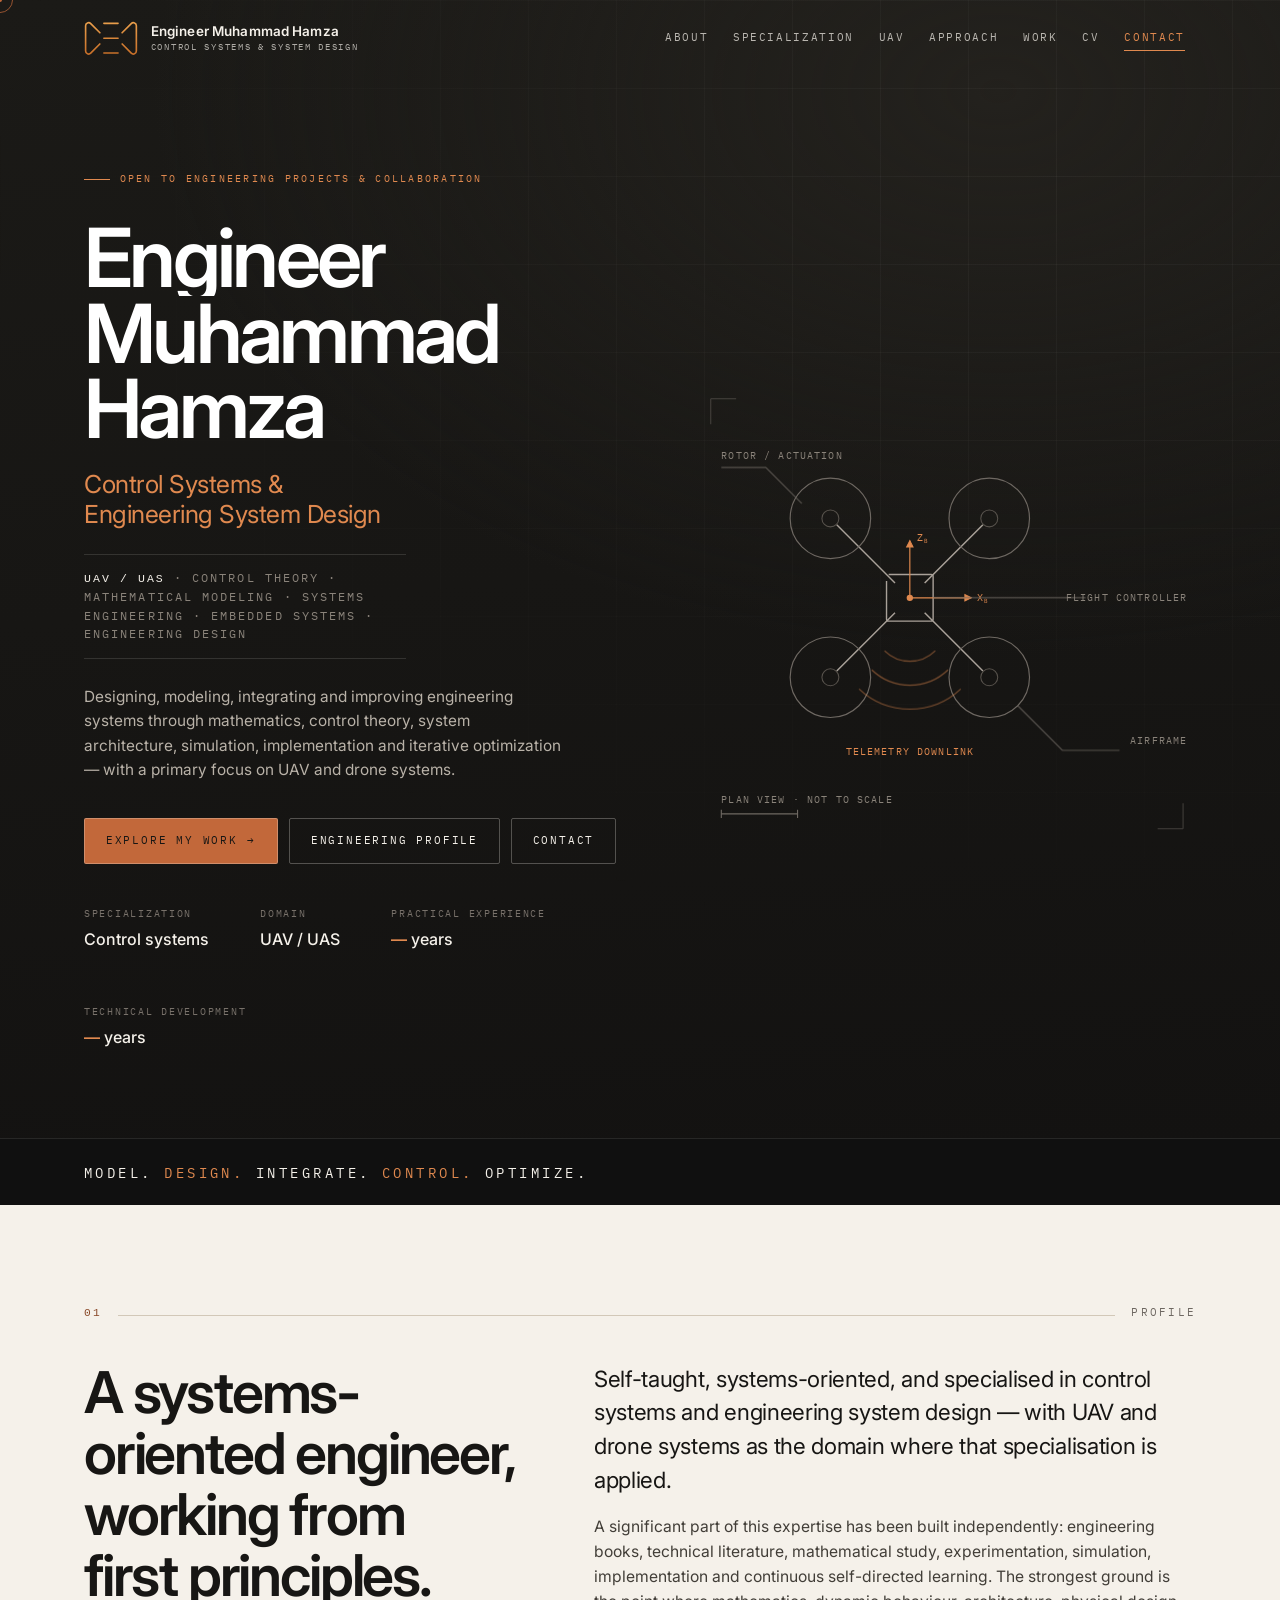
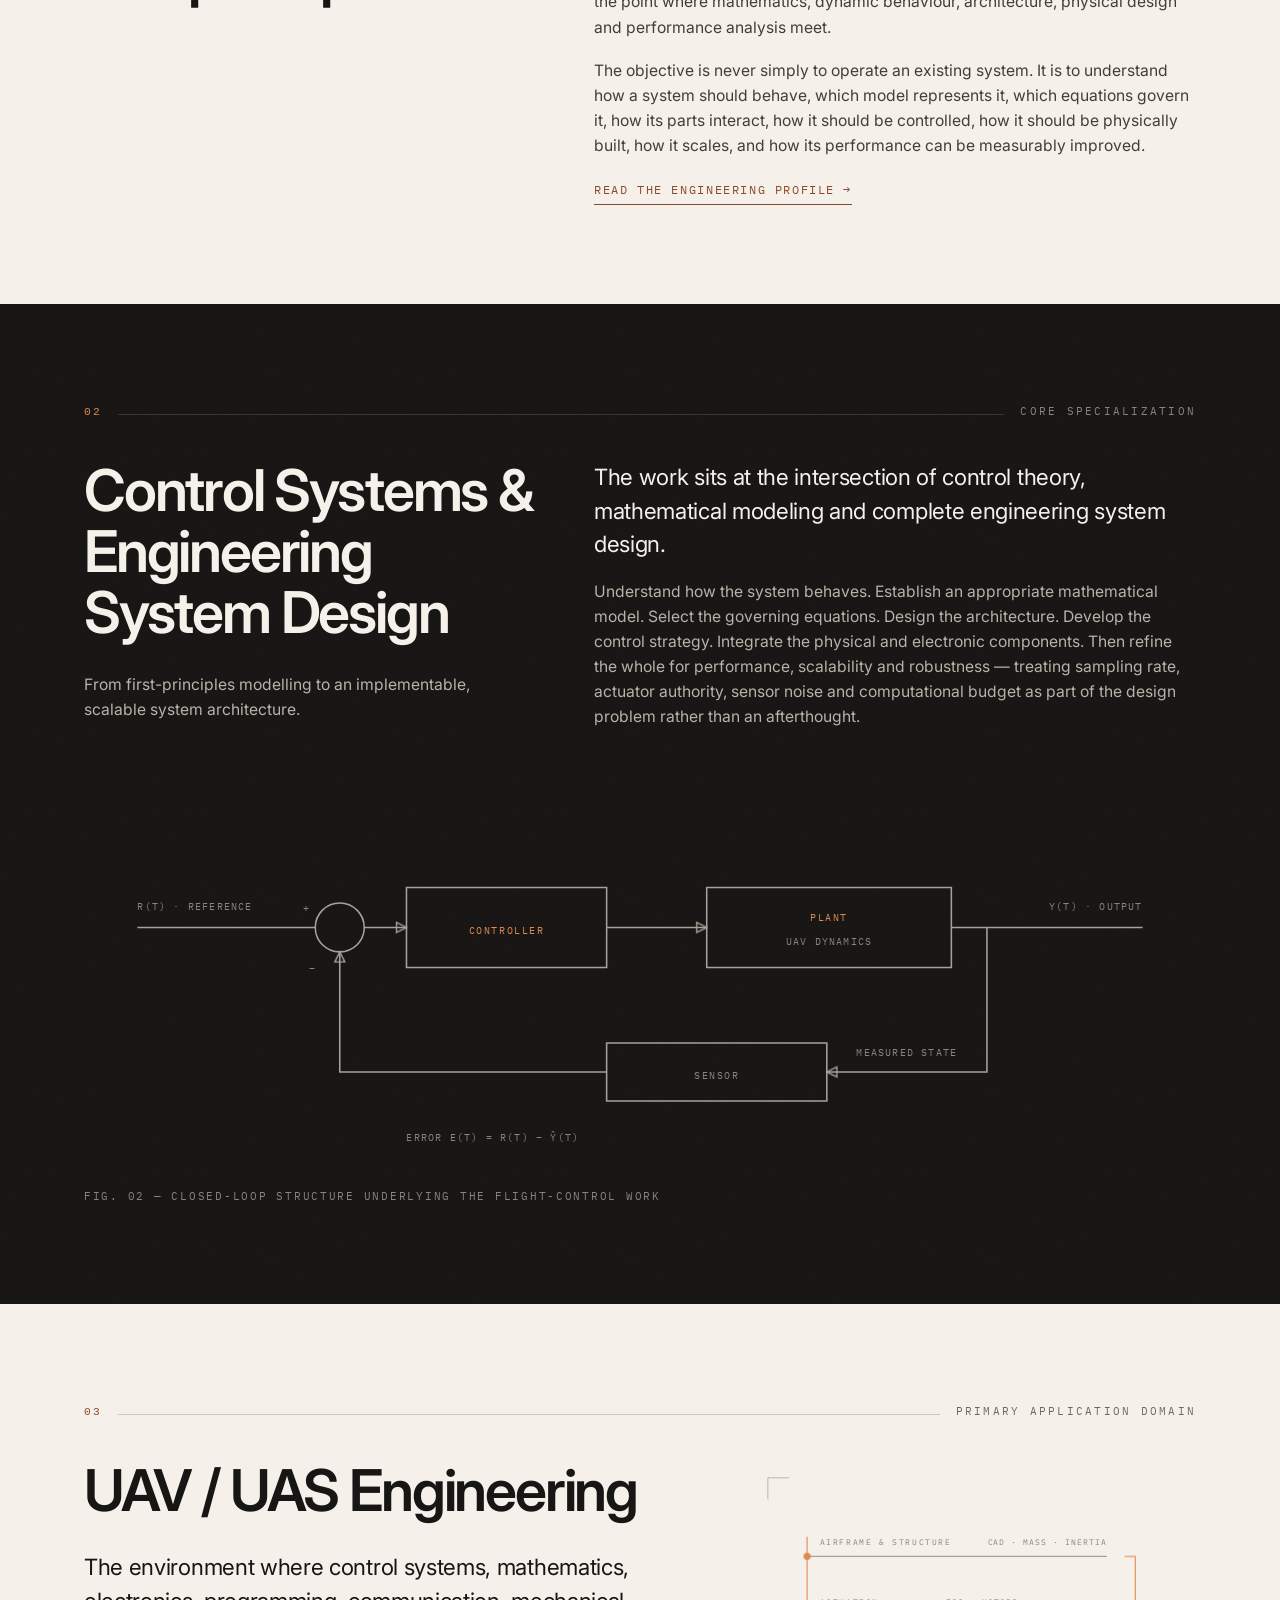
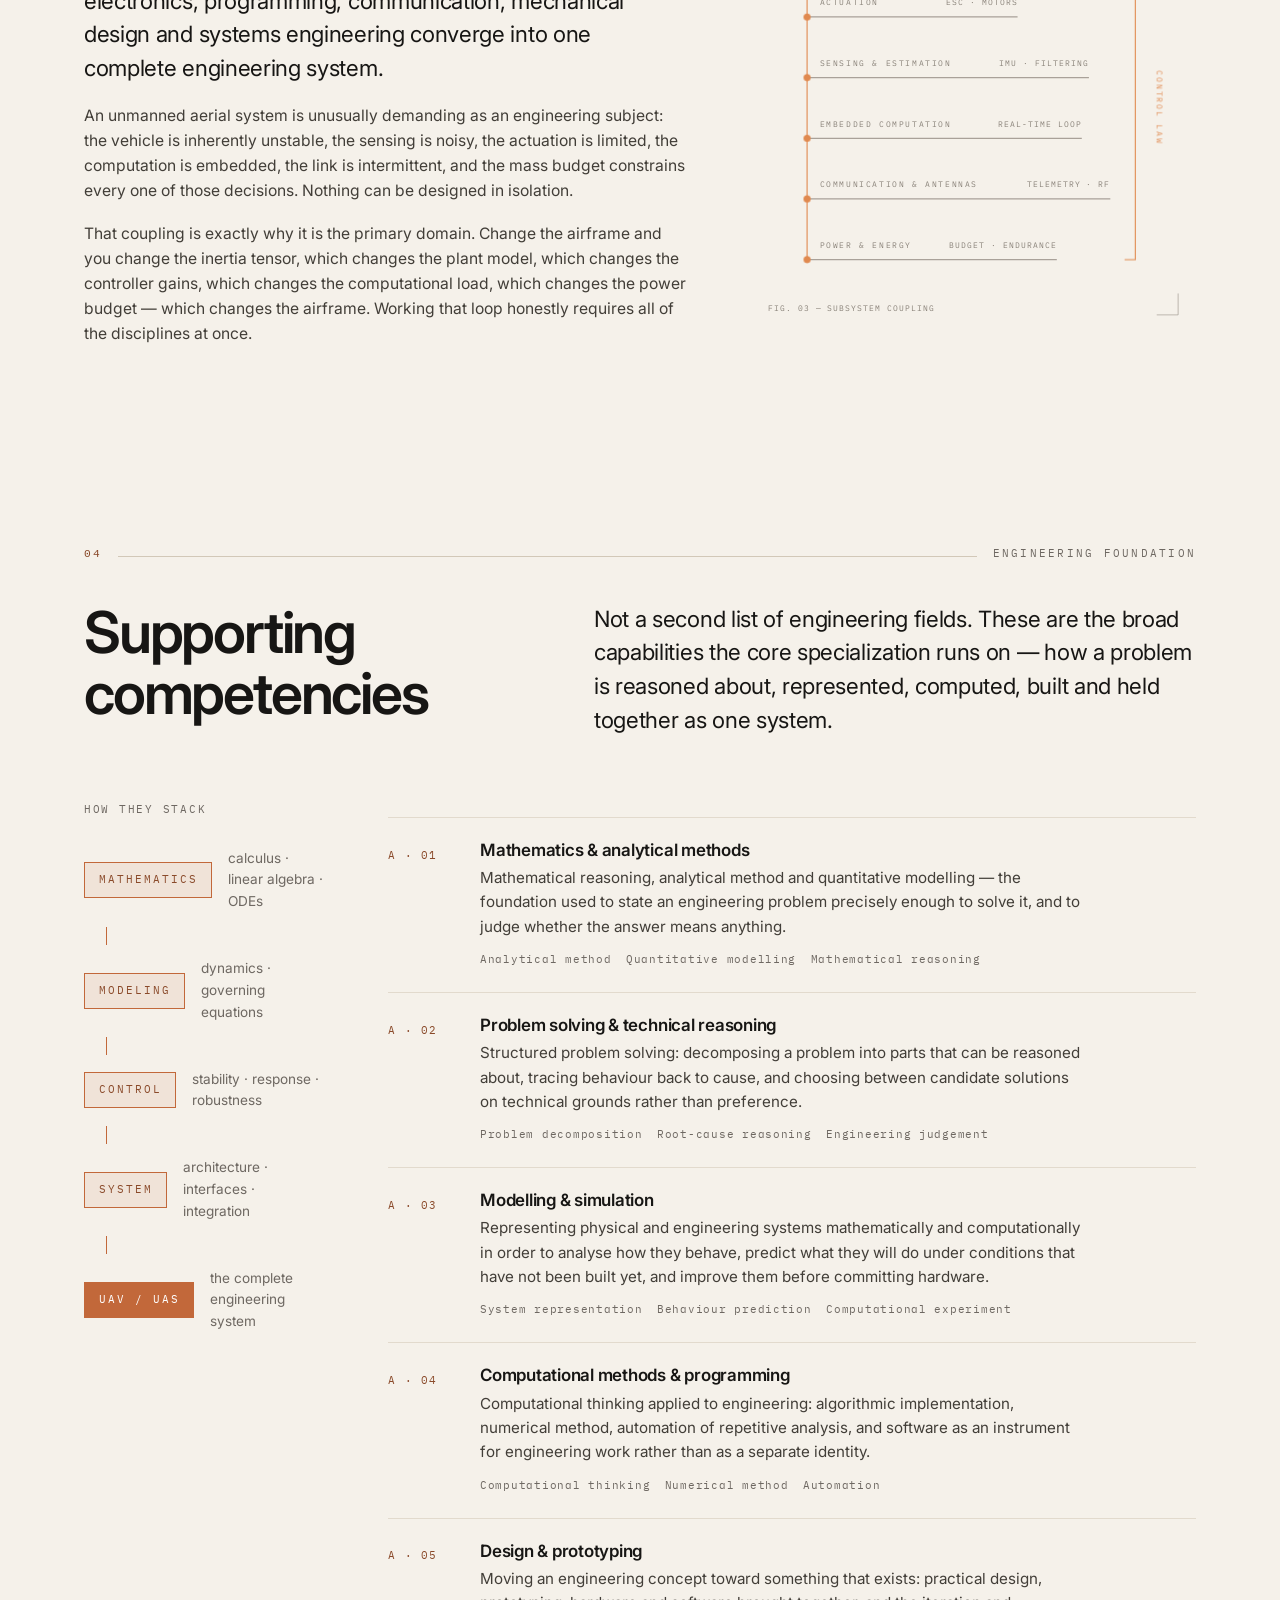
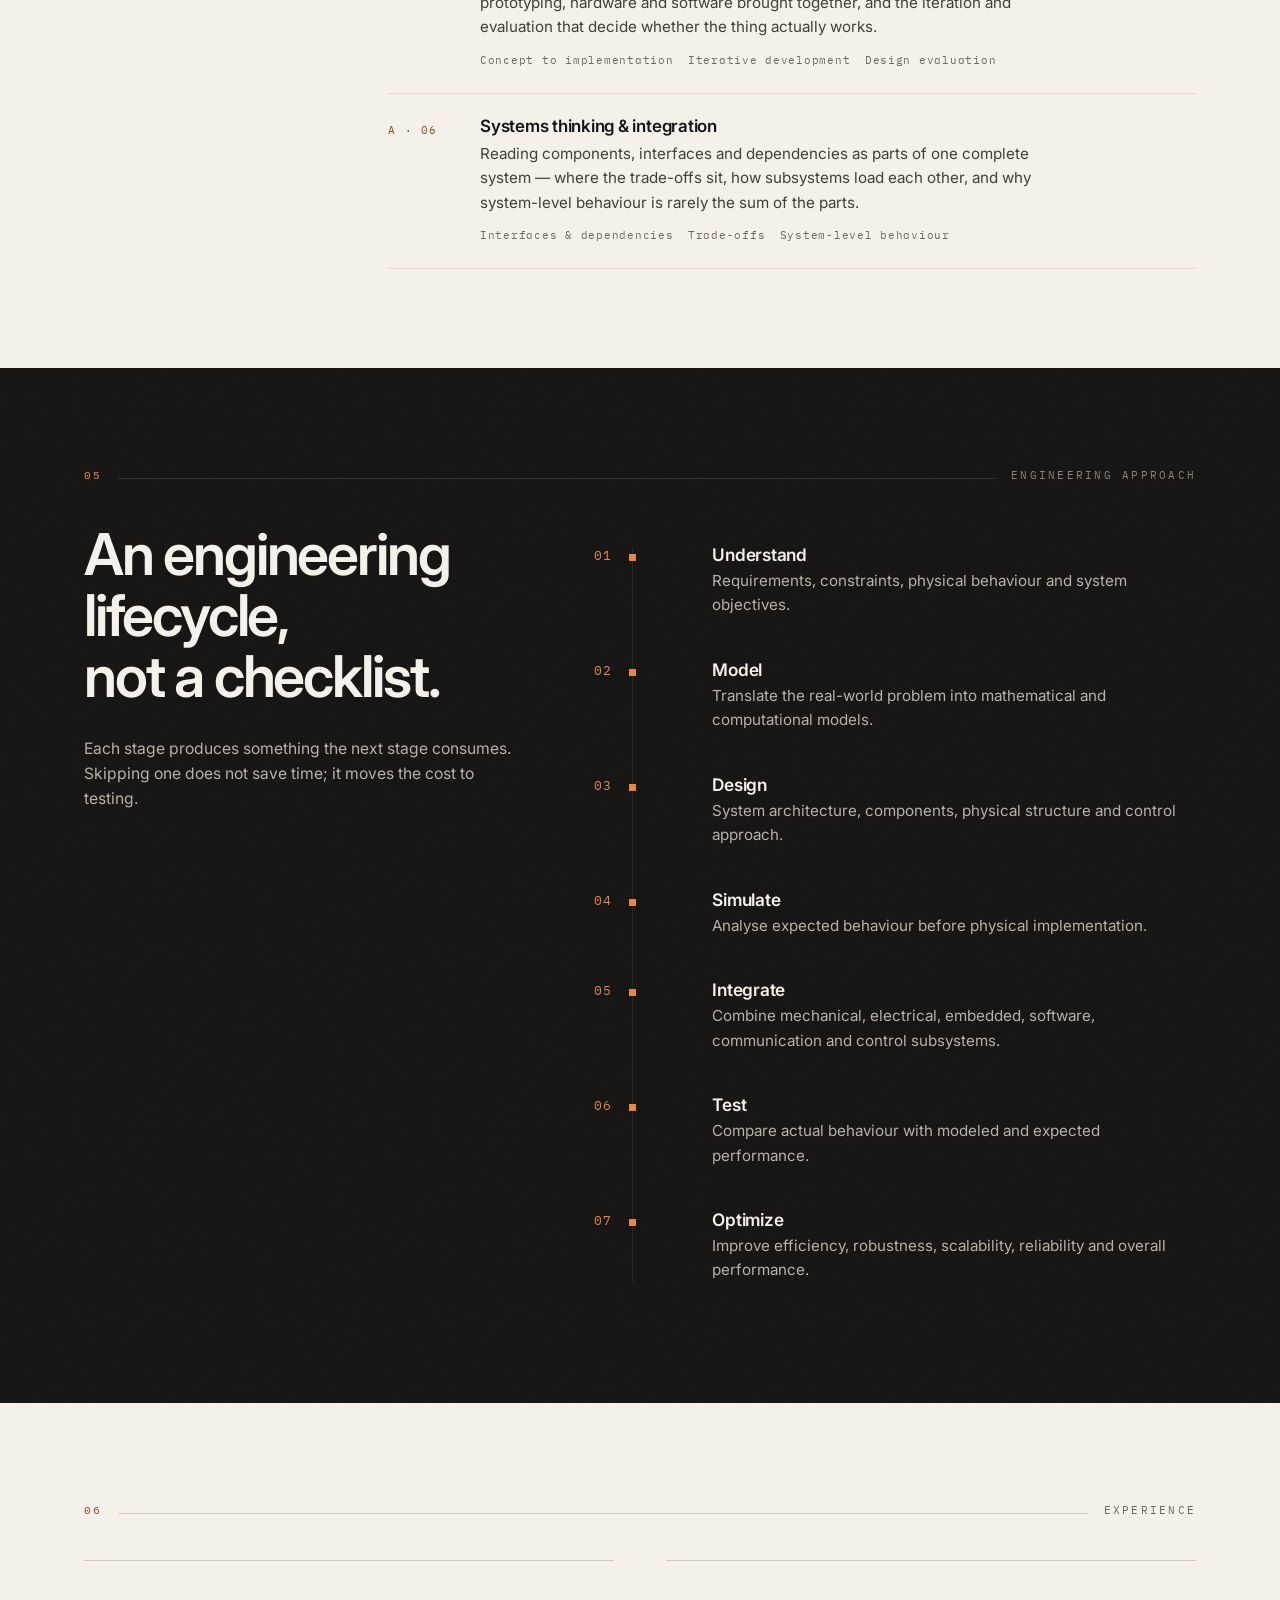
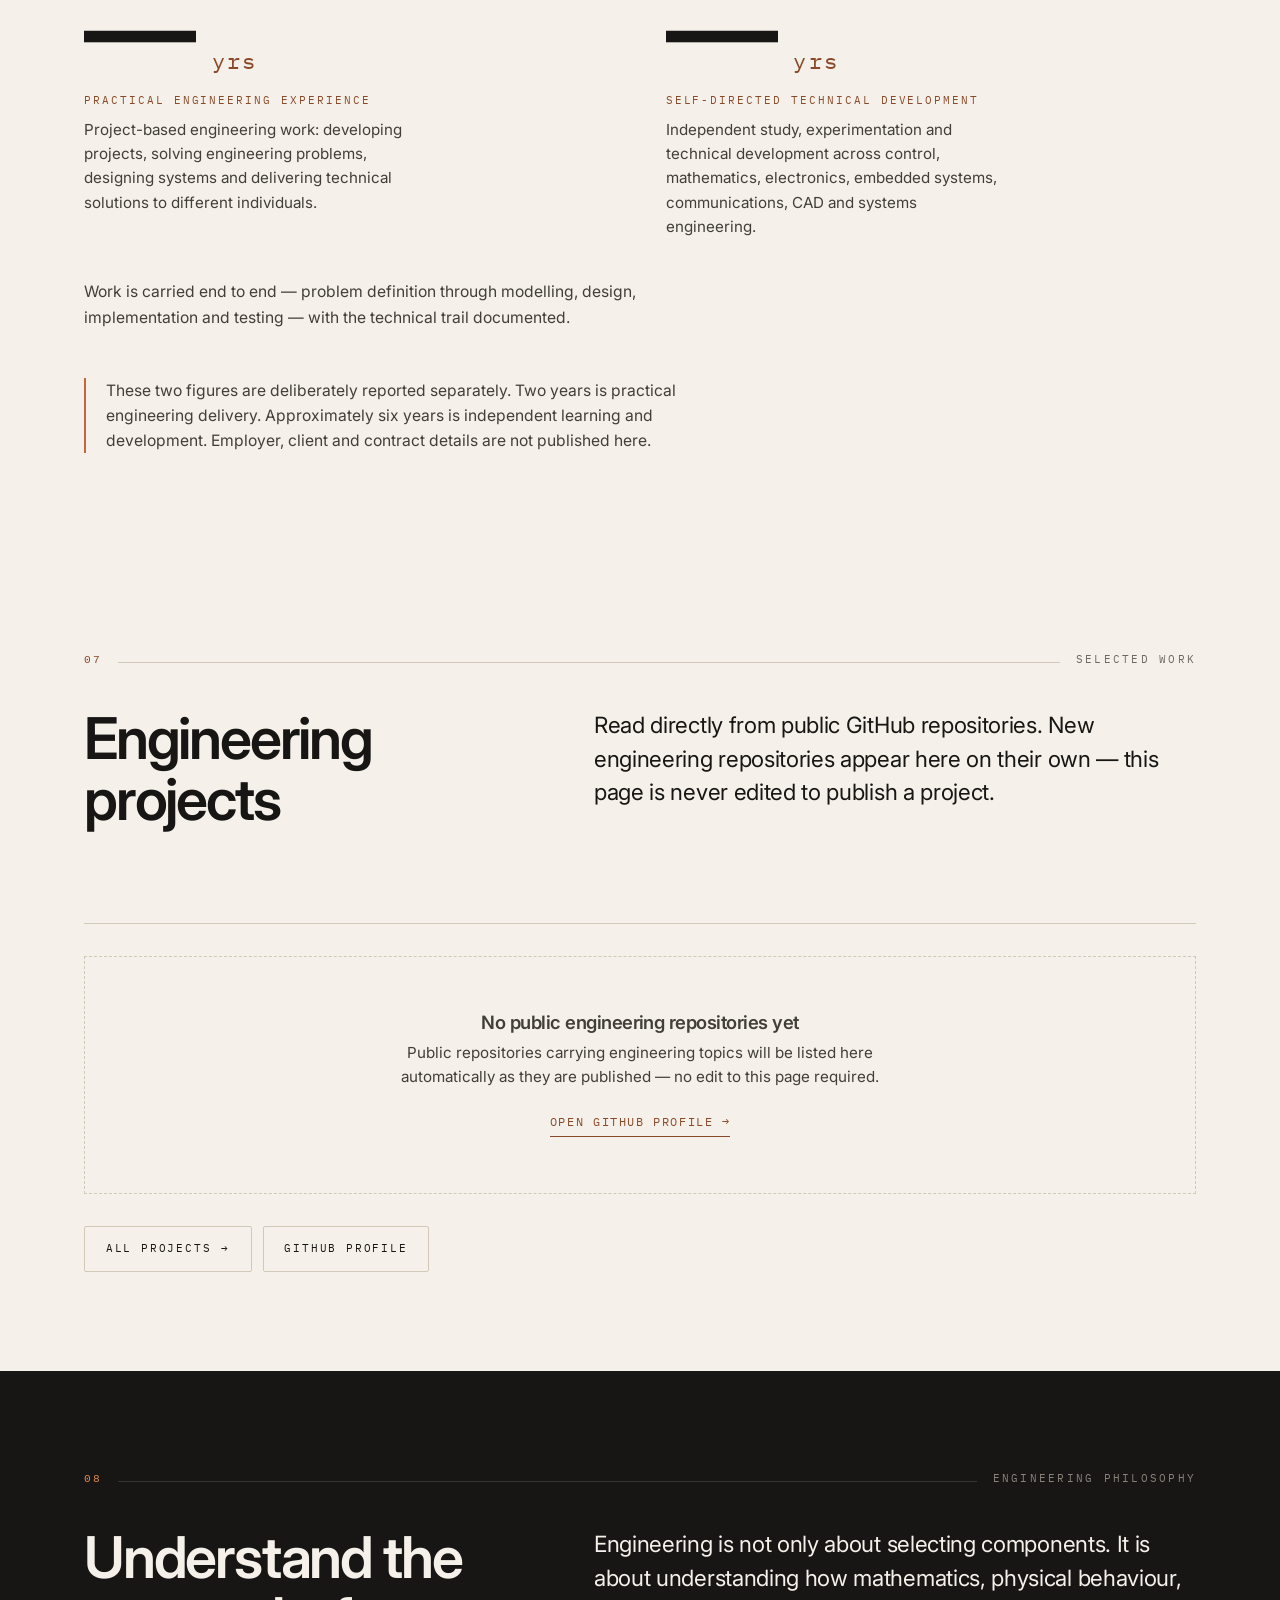
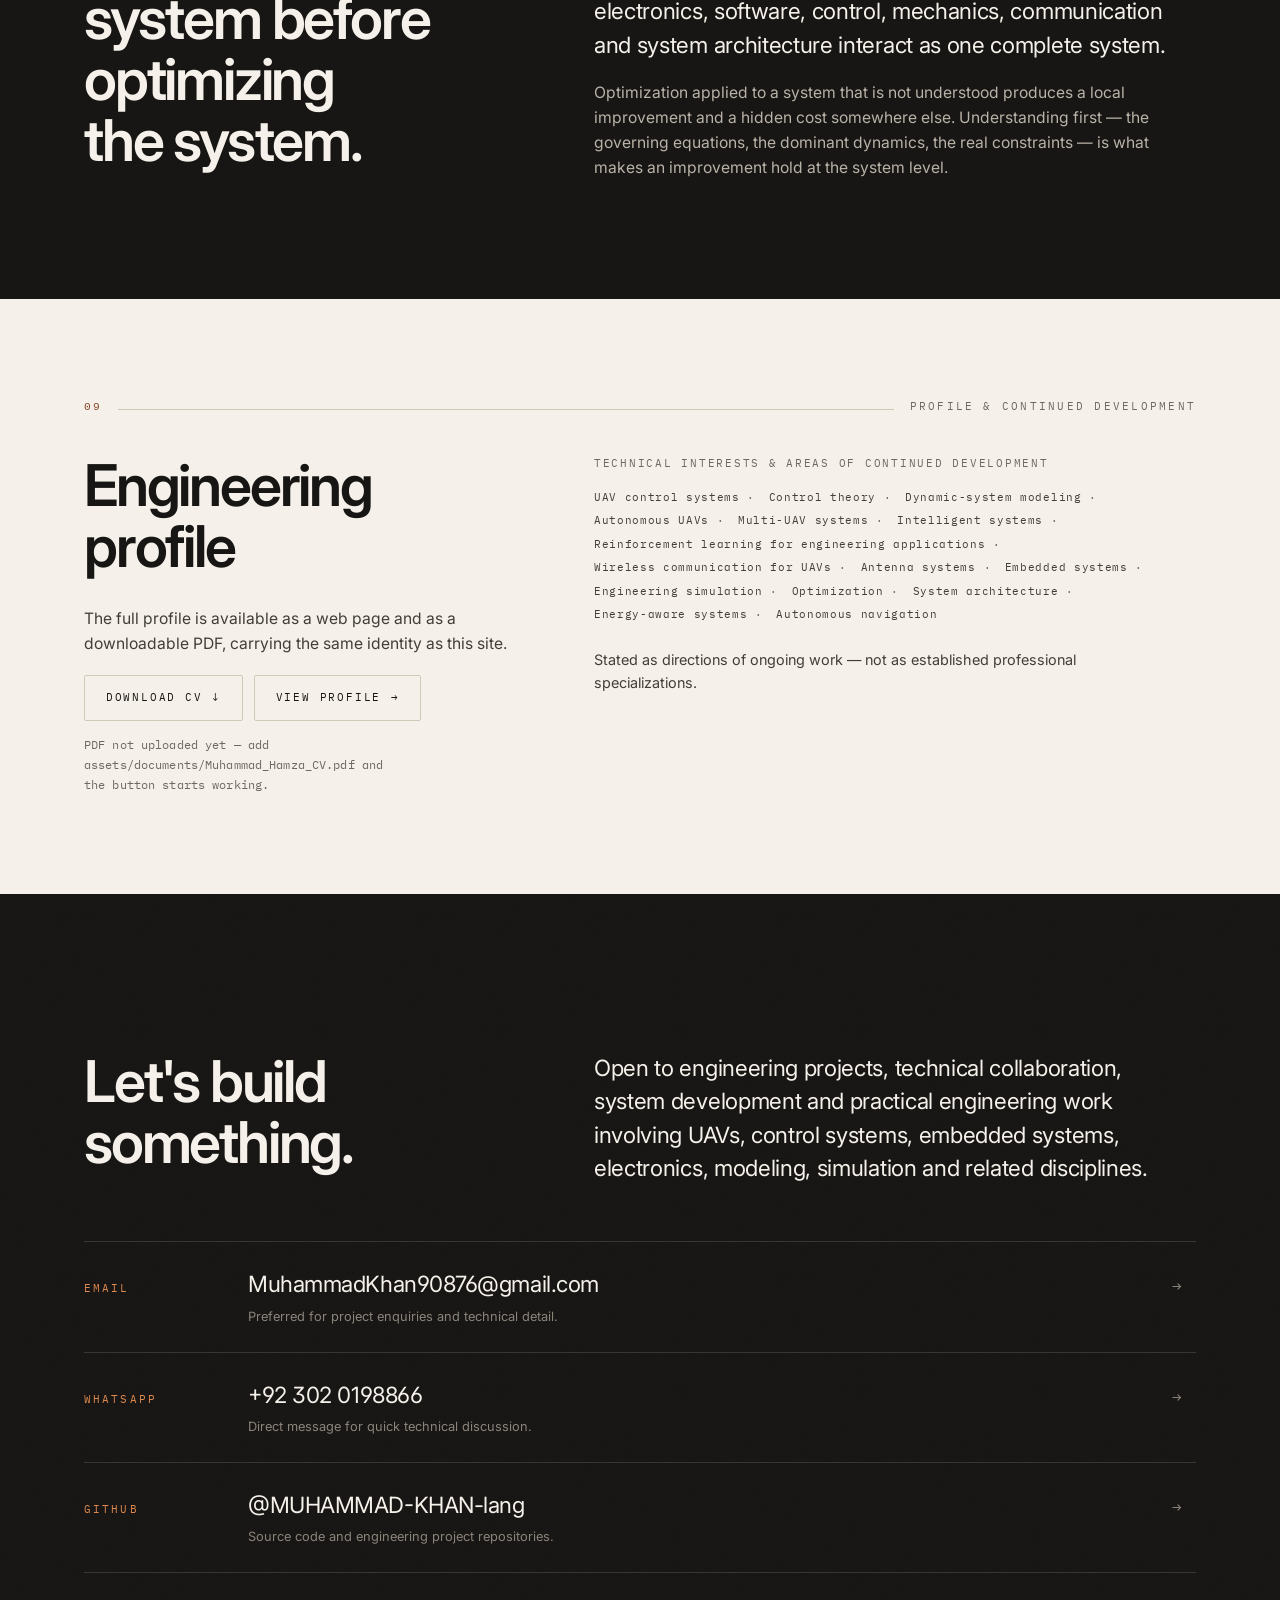
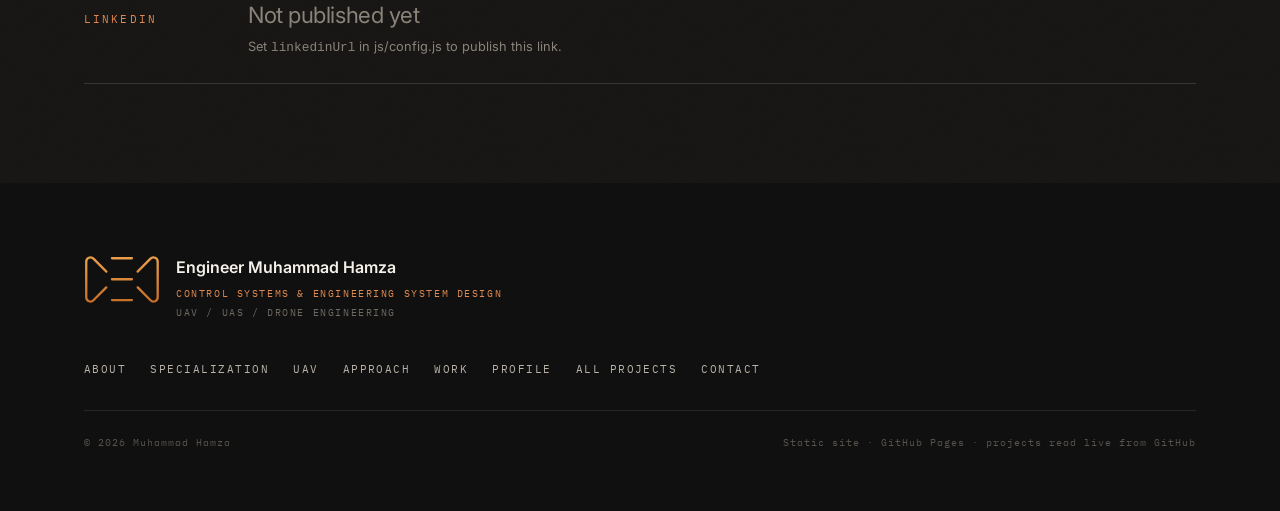
==== commit 38e649c2: "Opaque header, reworked diagrams, capability-based competencies, date-driven experience" ====
--- a/index.html
+++ b/index.html
@@ -115,8 +115,8 @@
         <dl class="hero__stats rv" style="--d:560">
           <div class="hero__stat"><dt>Specialization</dt><dd>Control systems</dd></div>
           <div class="hero__stat"><dt>Domain</dt><dd>UAV / UAS</dd></div>
-          <div class="hero__stat"><dt>Practical experience</dt><dd><b>02</b> years</dd></div>
-          <div class="hero__stat"><dt>Technical development</dt><dd><b>~06</b> years</dd></div>
+          <div class="hero__stat"><dt>Practical experience</dt><dd><b data-yrs="practical">&#8212;</b> years</dd></div>
+          <div class="hero__stat"><dt>Technical development</dt><dd><b data-yrs="technical" data-approx>&#8212;</b> years</dd></div>
         </dl>
       </div>
 
@@ -199,7 +199,6 @@
 <div class="motto">
   <div class="wrap motto__in">
     <p class="motto__w">Model. <em>Design.</em> Integrate. <em>Control.</em> Optimize.</p>
-    <p class="motto__n">EMH — engineering as one complete system</p>
   </div>
 </div>
 
@@ -265,47 +264,63 @@
 
     <!-- Animated control loop -->
     <figure class="rv" style="--d:120;margin:clamp(2.5rem,6vw,4rem) 0 0">
-      <svg class="fig" viewBox="0 0 900 260" role="img" aria-labelledby="loopT loopD" style="color:#57524C">
+      <div class="figscroll" tabindex="0" role="group" aria-labelledby="loopT">
+      <svg class="fig fig--loop" viewBox="0 0 1000 340" role="img" aria-labelledby="loopT loopD" style="color:#57524C">
         <title id="loopT">Closed-loop control diagram</title>
         <desc id="loopD">Reference enters a summing junction, passes through the controller to the plant — the UAV dynamics — producing the output. The measured output returns through the sensor to the summing junction as negative feedback.</desc>
 
+        <!-- signal path and blocks: linework only, no type inside this group -->
         <g class="stroke-2">
-          <path class="draw" style="--d:0"   d="M40 96 H118"/>
-          <circle class="draw" style="--d:120" cx="140" cy="96" r="21"/>
-          <path class="draw" style="--d:220" d="M161 96 H236"/>
-          <rect class="draw" style="--d:320" x="236" y="66" width="164" height="60"/>
-          <path class="draw" style="--d:440" d="M400 96 H478"/>
-          <rect class="draw" style="--d:520" x="478" y="66" width="196" height="60"/>
-          <path class="draw" style="--d:640" d="M674 96 H860"/>
-          <path class="draw" style="--d:740" d="M780 96 V206 H556"/>
-          <rect class="draw" style="--d:860" x="392" y="180" width="164" height="52"/>
-          <path class="draw" style="--d:960" d="M392 206 H140 V117"/>
+          <path class="draw" style="--d:0"   d="M48 120 H208"/>
+          <circle class="draw" style="--d:120" cx="230" cy="120" r="22"/>
+          <path class="draw" style="--d:220" d="M252 120 H290"/>
+          <rect class="draw" style="--d:320" x="290" y="84" width="180" height="72"/>
+          <path class="draw" style="--d:440" d="M470 120 H560"/>
+          <rect class="draw" style="--d:520" x="560" y="84" width="220" height="72"/>
+          <path class="draw" style="--d:640" d="M780 120 H952"/>
+          <path class="draw" style="--d:740" d="M812 120 V250 H668"/>
+          <rect class="draw" style="--d:860" x="470" y="224" width="198" height="52"/>
+          <path class="draw" style="--d:960" d="M470 250 H230 V142"/>
         </g>
 
         <g class="fade" style="--d:1150">
-          <path class="stroke-2" d="M236 96 l-9 -4.5 v9 z" fill="currentColor"/>
-          <path class="stroke-2" d="M478 96 l-9 -4.5 v9 z" fill="currentColor"/>
-          <path class="stroke-2" d="M140 117 l-4.5 -9 h9 z" fill="currentColor"/>
-          <path class="stroke-2" d="M556 206 l9 -4.5 v9 z" fill="currentColor"/>
+          <path class="stroke-2" d="M290 120 l-9 -4.5 v9 z" fill="currentColor"/>
+          <path class="stroke-2" d="M560 120 l-9 -4.5 v9 z" fill="currentColor"/>
+          <path class="stroke-2" d="M230 142 l-4.5 9 h9 z" fill="currentColor"/>
+          <path class="stroke-2" d="M668 250 l9 -4.5 v9 z" fill="currentColor"/>
         </g>
 
+        <!-- terminal signal names: outside the linework, above the path -->
         <g class="fade" style="--d:1250">
-          <text class="lbl" x="40" y="86" font-size="11">r(t) · reference</text>
-          <text class="lbl" x="127" y="90" font-size="13">+</text>
-          <text class="lbl" x="145" y="115" font-size="13">−</text>
-          <text class="lbl lbl-hot" x="318" y="101" text-anchor="middle" font-size="11" style="letter-spacing:.18em">Controller</text>
-          <text class="lbl lbl-hot" x="576" y="94" text-anchor="middle" font-size="11" style="letter-spacing:.18em">Plant</text>
-          <text class="lbl" x="576" y="112" text-anchor="middle" font-size="9">UAV dynamics</text>
-          <text class="lbl" x="474" y="212" text-anchor="middle" font-size="11" style="letter-spacing:.18em">Sensor</text>
-          <text class="lbl" x="790" y="86" font-size="11">y(t) · output</text>
-          <text class="lbl" x="248" y="252" font-size="9">Error e(t) = r(t) − ŷ(t)</text>
-          <text class="lbl" x="700" y="196" font-size="9">Measured state</text>
+          <text class="lbl" x="48" y="104" font-size="11">r(t) &#183; reference</text>
+          <text class="lbl" x="952" y="104" font-size="11" text-anchor="end">y(t) &#183; output</text>
         </g>
 
+        <!-- summing-junction signs, inside the junction as convention wants -->
+        <g class="fade" style="--d:1280">
+          <text class="lbl" x="200" y="106" font-size="12" text-anchor="middle">+</text>
+          <text class="lbl" x="206" y="160" font-size="12" text-anchor="middle">&#8722;</text>
+        </g>
+
+        <!-- block titles: centred in their blocks, clear of every border -->
+        <g class="fade" style="--d:1320">
+          <text class="lbl lbl-hot" x="380" y="126" text-anchor="middle" font-size="12" style="letter-spacing:.16em">Controller</text>
+          <text class="lbl lbl-hot" x="670" y="114" text-anchor="middle" font-size="12" style="letter-spacing:.16em">Plant</text>
+          <text class="lbl" x="670" y="136" text-anchor="middle" font-size="10">UAV dynamics</text>
+          <text class="lbl" x="569" y="256" text-anchor="middle" font-size="12" style="letter-spacing:.16em">Sensor</text>
+        </g>
+
+        <!-- feedback annotations: their own band between blocks and path -->
+        <g class="fade fig__note" style="--d:1380">
+          <text class="lbl" x="740" y="236" text-anchor="middle" font-size="10">Measured state</text>
+          <text class="lbl" x="290" y="312" font-size="10">Error e(t) = r(t) &#8722; &#375;(t)</text>
+        </g>
+
         <!-- travelling signal -->
-        <circle class="dot pulse" r="4.5" style="offset-path:path('M40 96 H118 M161 96 H236 H400 H478 H674 H780 V206 H140 V117');"></circle>
+        <circle class="dot pulse" r="4.5" style="offset-path:path('M48 120 H208 M252 120 H812 V250 H230 V142');"></circle>
       </svg>
-      <figcaption class="tick rv" style="--d:200;margin-top:1rem">Fig. 02 — closed-loop structure underlying the flight-control work</figcaption>
+      </div>
+      <figcaption class="tick rv" style="--d:200;margin-top:1rem">Fig. 02 &#8212; closed-loop structure underlying the flight-control work</figcaption>
     </figure>
   </div>
 </section>
@@ -337,66 +352,75 @@
       </div>
 
       <div class="rv" style="--d:100">
-        <svg class="fig" viewBox="0 0 420 460" role="img" aria-labelledby="uavT uavD" style="color:#8C857C">
+        <div class="figscroll" tabindex="0" role="group" aria-labelledby="uavT">
+        <svg class="fig fig--uav" viewBox="0 0 500 530" role="img" aria-labelledby="uavT uavD" style="color:#8C857C">
           <title id="uavT">UAV subsystem map</title>
-          <desc id="uavD">A stacked diagram of the UAV subsystems: airframe and structure, actuation, sensing, embedded computation, communication and power, with the control law spanning them.</desc>
+          <desc id="uavD">A stacked diagram of the UAV subsystems: airframe and structure, actuation, sensing and estimation, embedded computation, communication and antennas, and power and energy, with the control law spanning all six.</desc>
 
           <g class="stroke" opacity=".55">
             <path class="draw" style="--d:0" d="M20 20 h24 M20 20 v24"/>
-            <path class="draw" style="--d:40" d="M400 440 h-24 M400 440 v-24"/>
+            <path class="draw" style="--d:40" d="M480 510 h-24 M480 510 v-24"/>
           </g>
 
           <!-- vertical spine -->
-          <path class="stroke hot draw" style="--d:120" d="M56 74 V400"/>
-
-          <!-- six subsystem bars -->
+          <path class="stroke hot draw" style="--d:120" d="M64 86 V448"/>
+
+          <!-- six subsystem rules; all type sits ABOVE its rule, never on it -->
           <g class="stroke-2">
-            <path class="draw" style="--d:200" d="M56 90 H356"/>
-            <path class="draw" style="--d:280" d="M56 152 H320"/>
-            <path class="draw" style="--d:360" d="M56 214 H344"/>
-            <path class="draw" style="--d:440" d="M56 276 H300"/>
-            <path class="draw" style="--d:520" d="M56 338 H332"/>
-            <path class="draw" style="--d:600" d="M56 400 H288"/>
+            <path class="draw" style="--d:200" d="M64 108 H400"/>
+            <path class="draw" style="--d:280" d="M64 176 H300"/>
+            <path class="draw" style="--d:360" d="M64 244 H380"/>
+            <path class="draw" style="--d:440" d="M64 312 H372"/>
+            <path class="draw" style="--d:520" d="M64 380 H404"/>
+            <path class="draw" style="--d:600" d="M64 448 H344"/>
           </g>
           <g class="fade" style="--d:900">
-            <circle class="dot" cx="56" cy="90" r="4"/><circle class="dot" cx="56" cy="152" r="4"/>
-            <circle class="dot" cx="56" cy="214" r="4"/><circle class="dot" cx="56" cy="276" r="4"/>
-            <circle class="dot" cx="56" cy="338" r="4"/><circle class="dot" cx="56" cy="400" r="4"/>
-          </g>
+            <circle class="dot" cx="64" cy="108" r="4"/>
+            <circle class="dot" cx="64" cy="176" r="4"/>
+            <circle class="dot" cx="64" cy="244" r="4"/>
+            <circle class="dot" cx="64" cy="312" r="4"/>
+            <circle class="dot" cx="64" cy="380" r="4"/>
+            <circle class="dot" cx="64" cy="448" r="4"/>
+          </g>
+
+          <!-- primary subsystem names -->
           <g class="fade" style="--d:1000">
-            <text class="lbl" x="70" y="82" font-size="11" style="letter-spacing:.2em">Airframe &amp; structure</text>
-            <text class="lbl" x="70" y="144" font-size="11" style="letter-spacing:.2em">Actuation</text>
-            <text class="lbl" x="70" y="206" font-size="11" style="letter-spacing:.2em">Sensing &amp; estimation</text>
-            <text class="lbl" x="70" y="268" font-size="11" style="letter-spacing:.2em">Embedded computation</text>
-            <text class="lbl" x="70" y="330" font-size="11" style="letter-spacing:.2em">Communication &amp; antennas</text>
-            <text class="lbl" x="70" y="392" font-size="11" style="letter-spacing:.2em">Power &amp; energy</text>
-          </g>
-          <g class="fade" style="--d:1150">
-            <text class="lbl" x="366" y="94" font-size="8.5" text-anchor="end">CAD · mass · inertia</text>
-            <text class="lbl" x="330" y="156" font-size="8.5" text-anchor="end">ESC · motors</text>
-            <text class="lbl" x="354" y="218" font-size="8.5" text-anchor="end">IMU · filtering</text>
-            <text class="lbl" x="310" y="280" font-size="8.5" text-anchor="end">real-time loop</text>
-            <text class="lbl" x="342" y="342" font-size="8.5" text-anchor="end">telemetry · RF</text>
-            <text class="lbl" x="298" y="404" font-size="8.5" text-anchor="end">budget · endurance</text>
-          </g>
-
-          <!-- control law spanning bracket -->
-          <path class="stroke hot draw" style="--d:700" d="M386 90 H396 V400 H386"/>
+            <text class="lbl" x="78" y="95" font-size="11" style="letter-spacing:.2em">Airframe &amp; structure</text>
+            <text class="lbl" x="78" y="163" font-size="11" style="letter-spacing:.2em">Actuation</text>
+            <text class="lbl" x="78" y="231" font-size="11" style="letter-spacing:.2em">Sensing &amp; estimation</text>
+            <text class="lbl" x="78" y="299" font-size="11" style="letter-spacing:.2em">Embedded computation</text>
+            <text class="lbl" x="78" y="367" font-size="11" style="letter-spacing:.2em">Communication &amp; antennas</text>
+            <text class="lbl" x="78" y="435" font-size="11" style="letter-spacing:.2em">Power &amp; energy</text>
+          </g>
+
+          <!-- secondary annotations, right-aligned to the end of each rule -->
+          <g class="fade fig__note" style="--d:1150">
+            <text class="lbl" x="400" y="95" font-size="8.5" text-anchor="end">CAD &#183; mass &#183; inertia</text>
+            <text class="lbl" x="300" y="163" font-size="8.5" text-anchor="end">ESC &#183; motors</text>
+            <text class="lbl" x="380" y="231" font-size="8.5" text-anchor="end">IMU &#183; filtering</text>
+            <text class="lbl" x="372" y="299" font-size="8.5" text-anchor="end">real-time loop</text>
+            <text class="lbl" x="404" y="367" font-size="8.5" text-anchor="end">telemetry &#183; RF</text>
+            <text class="lbl" x="344" y="435" font-size="8.5" text-anchor="end">budget &#183; endurance</text>
+          </g>
+
+          <!-- control law spanning bracket, set well clear of the rules -->
+          <path class="stroke hot draw" style="--d:700" d="M420 108 H432 V448 H420"/>
           <g class="fade" style="--d:1300">
-            <text class="lbl lbl-hot" x="404" y="252" font-size="10" transform="rotate(90 404 252)" text-anchor="middle" style="letter-spacing:.22em">Control law</text>
+            <text class="lbl lbl-hot" x="456" y="278" font-size="10" transform="rotate(90 456 278)" text-anchor="middle" style="letter-spacing:.22em">Control law</text>
           </g>
 
           <g class="fade" style="--d:1400">
-            <text class="lbl" x="20" y="440" font-size="8.5">Fig. 03 — subsystem coupling</text>
+            <text class="lbl" x="20" y="506" font-size="8.5">Fig. 03 &#8212; subsystem coupling</text>
           </g>
         </svg>
+        </div>
       </div>
     </div>
   </div>
 </section>
 
 <!-- ===== 04 · Engineering foundation ===== -->
-<section class="band" id="foundation" style="background:var(--iv-200)">
+<section class="band" id="foundation" style="background:var(--sn-200)">
   <div class="wrap">
     <p class="marker rv-l"><span class="marker__no">04</span><span class="marker__rule rv-line"></span><span class="marker__label">Engineering foundation</span></p>
 
@@ -404,8 +428,9 @@
       <div><h2 class="title rv">Supporting competencies</h2></div>
       <div>
         <p class="lede rv" style="--d:80">
-          Not a list of separate skills. Each one supplies part of the mathematical, computational,
-          electronic, communication or physical-design foundation the core specialization depends on.
+          Not a second list of engineering fields. These are the broad capabilities the core
+          specialization runs on — how a problem is reasoned about, represented, computed, built
+          and held together as one system.
         </p>
       </div>
     </div>
@@ -428,51 +453,51 @@
 
       <div class="chain" id="chain">
         <div class="chain__row rv" style="--d:0">
-          <div class="chain__k">A · 01</div>
+          <div class="chain__k">A &#183; 01</div>
           <div>
             <h3 class="chain__t">Mathematics &amp; analytical methods</h3>
-            <p class="chain__d">The working tool of control theory, dynamics, modeling and optimization — used to formulate, solve and interpret UAV models, not studied for its own sake.</p>
-            <ul class="chain__tags"><li>Calculus</li><li>Differential equations</li><li>Linear algebra</li><li>Analytical mathematics</li><li>Quantitative analysis</li></ul>
+            <p class="chain__d">Mathematical reasoning, analytical method and quantitative modelling — the foundation used to state an engineering problem precisely enough to solve it, and to judge whether the answer means anything.</p>
+            <ul class="chain__tags"><li>Analytical method</li><li>Quantitative modelling</li><li>Mathematical reasoning</li></ul>
           </div>
         </div>
         <div class="chain__row rv" style="--d:60">
-          <div class="chain__k">A · 02</div>
+          <div class="chain__k">A &#183; 02</div>
           <div>
-            <h3 class="chain__t">Programming &amp; computational engineering</h3>
-            <p class="chain__d">An engineering instrument for modelling, computing, simulating, automating and implementing — rather than a separate software-development identity.</p>
-            <ul class="chain__tags"><li>Python</li><li>C</li><li>C++</li><li>Numerical computation</li><li>Algorithms</li><li>Embedded programming</li></ul>
+            <h3 class="chain__t">Problem solving &amp; technical reasoning</h3>
+            <p class="chain__d">Structured problem solving: decomposing a problem into parts that can be reasoned about, tracing behaviour back to cause, and choosing between candidate solutions on technical grounds rather than preference.</p>
+            <ul class="chain__tags"><li>Problem decomposition</li><li>Root-cause reasoning</li><li>Engineering judgement</li></ul>
           </div>
         </div>
         <div class="chain__row rv" style="--d:120">
-          <div class="chain__k">A · 03</div>
+          <div class="chain__k">A &#183; 03</div>
           <div>
-            <h3 class="chain__t">Electronics &amp; embedded systems</h3>
-            <p class="chain__d">The layer where a control law stops being an equation and becomes a real-time process with finite resources.</p>
-            <ul class="chain__tags"><li>Digital electronics</li><li>Microcontrollers</li><li>Sensors</li><li>Actuators</li><li>Hardware integration</li></ul>
+            <h3 class="chain__t">Modelling &amp; simulation</h3>
+            <p class="chain__d">Representing physical and engineering systems mathematically and computationally in order to analyse how they behave, predict what they will do under conditions that have not been built yet, and improve them before committing hardware.</p>
+            <ul class="chain__tags"><li>System representation</li><li>Behaviour prediction</li><li>Computational experiment</li></ul>
           </div>
         </div>
         <div class="chain__row rv" style="--d:180">
-          <div class="chain__k">A · 04</div>
+          <div class="chain__k">A &#183; 04</div>
           <div>
-            <h3 class="chain__t">Antennas &amp; wireless communication</h3>
-            <p class="chain__d">A subsystem with its own physics and its own failure modes — decisive for telemetry, navigation support and airborne links.</p>
-            <ul class="chain__tags"><li>Antenna concepts</li><li>Wireless communication</li><li>RF concepts</li><li>UAV communication systems</li></ul>
+            <h3 class="chain__t">Computational methods &amp; programming</h3>
+            <p class="chain__d">Computational thinking applied to engineering: algorithmic implementation, numerical method, automation of repetitive analysis, and software as an instrument for engineering work rather than as a separate identity.</p>
+            <ul class="chain__tags"><li>Computational thinking</li><li>Numerical method</li><li>Automation</li></ul>
           </div>
         </div>
         <div class="chain__row rv" style="--d:240">
-          <div class="chain__k">A · 05</div>
+          <div class="chain__k">A &#183; 05</div>
           <div>
-            <h3 class="chain__t">CAD &amp; 3D engineering design</h3>
-            <p class="chain__d">The link between analytical concept and physical implementation. The emphasis is design-for-integration, not any single CAD package.</p>
-            <ul class="chain__tags"><li>3D modeling</li><li>Structural / component design</li><li>Assemblies</li><li>Design for integration</li></ul>
+            <h3 class="chain__t">Design &amp; prototyping</h3>
+            <p class="chain__d">Moving an engineering concept toward something that exists: practical design, prototyping, hardware and software brought together, and the iteration and evaluation that decide whether the thing actually works.</p>
+            <ul class="chain__tags"><li>Concept to implementation</li><li>Iterative development</li><li>Design evaluation</li></ul>
           </div>
         </div>
         <div class="chain__row rv" style="--d:300">
-          <div class="chain__k">A · 06</div>
+          <div class="chain__k">A &#183; 06</div>
           <div>
-            <h3 class="chain__t">Systems engineering</h3>
-            <p class="chain__d">The discipline that keeps the other five coherent: requirements, interfaces, integration and verification treated as engineering artefacts.</p>
-            <ul class="chain__tags"><li>System architecture</li><li>Interfaces</li><li>Trade-offs</li><li>Verification</li><li>Validation</li></ul>
+            <h3 class="chain__t">Systems thinking &amp; integration</h3>
+            <p class="chain__d">Reading components, interfaces and dependencies as parts of one complete system — where the trade-offs sit, how subsystems load each other, and why system-level behaviour is rarely the sum of the parts.</p>
+            <ul class="chain__tags"><li>Interfaces &amp; dependencies</li><li>Trade-offs</li><li>System-level behaviour</li></ul>
           </div>
         </div>
       </div>
@@ -514,12 +539,12 @@
 
     <div class="nums" style="grid-template-columns:repeat(auto-fit,minmax(min(100%,22rem),1fr))">
       <div class="num rv">
-        <p class="num__v">02<small>yrs</small></p>
+        <p class="num__v"><span data-yrs="practical">&#8212;</span><small>yrs</small></p>
         <p class="num__k">Practical engineering experience</p>
         <p class="num__d">Project-based engineering work: developing projects, solving engineering problems, designing systems and delivering technical solutions to different individuals.</p>
       </div>
       <div class="num rv" style="--d:100">
-        <p class="num__v">~06<small>yrs</small></p>
+        <p class="num__v"><span data-yrs="technical" data-approx>&#8212;</span><small>yrs</small></p>
         <p class="num__k">Self-directed technical development</p>
         <p class="num__d">Independent study, experimentation and technical development across control, mathematics, electronics, embedded systems, communications, CAD and systems engineering.</p>
       </div>
@@ -538,7 +563,7 @@
 </section>
 
 <!-- ===== 07 · Selected work ===== -->
-<section class="band" id="work" style="background:var(--iv-050)">
+<section class="band" id="work" style="background:var(--sn-050)">
   <div class="wrap">
     <p class="marker rv-l"><span class="marker__no">07</span><span class="marker__rule rv-line"></span><span class="marker__label">Selected work</span></p>
 
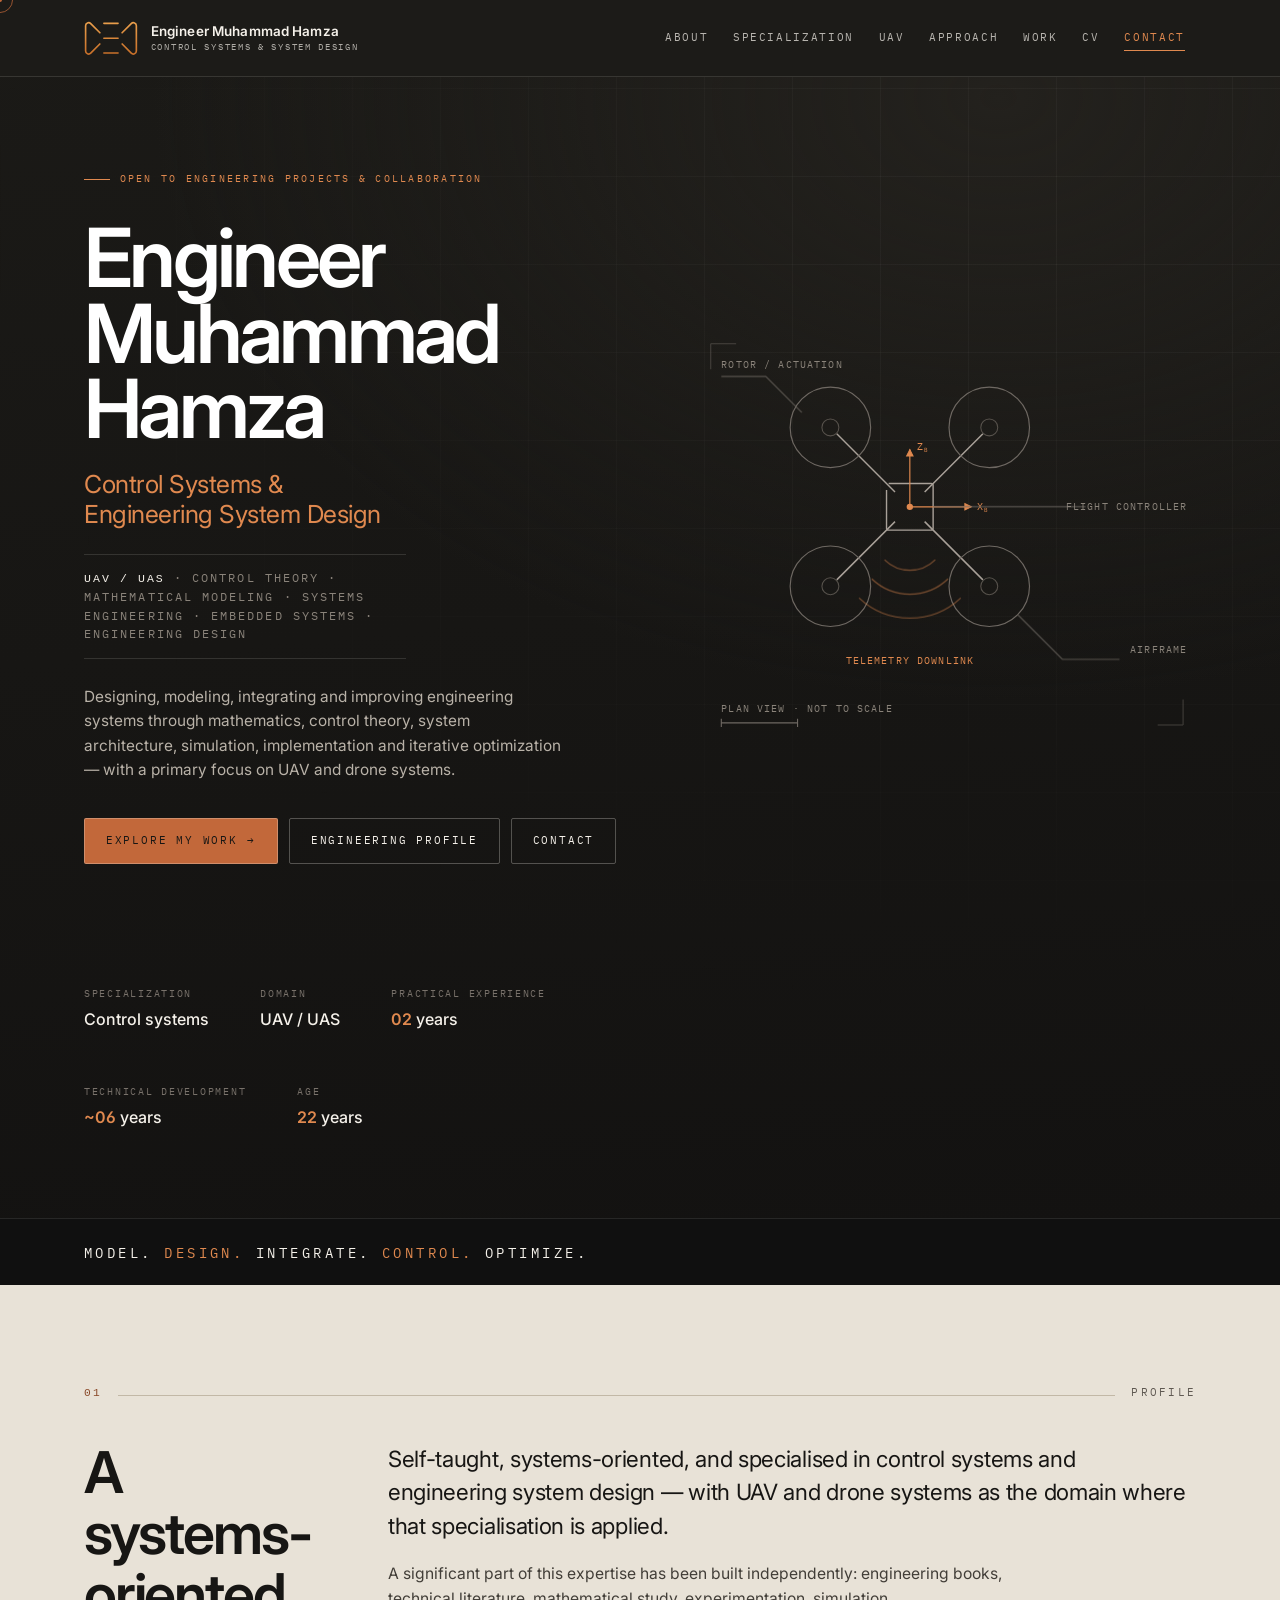
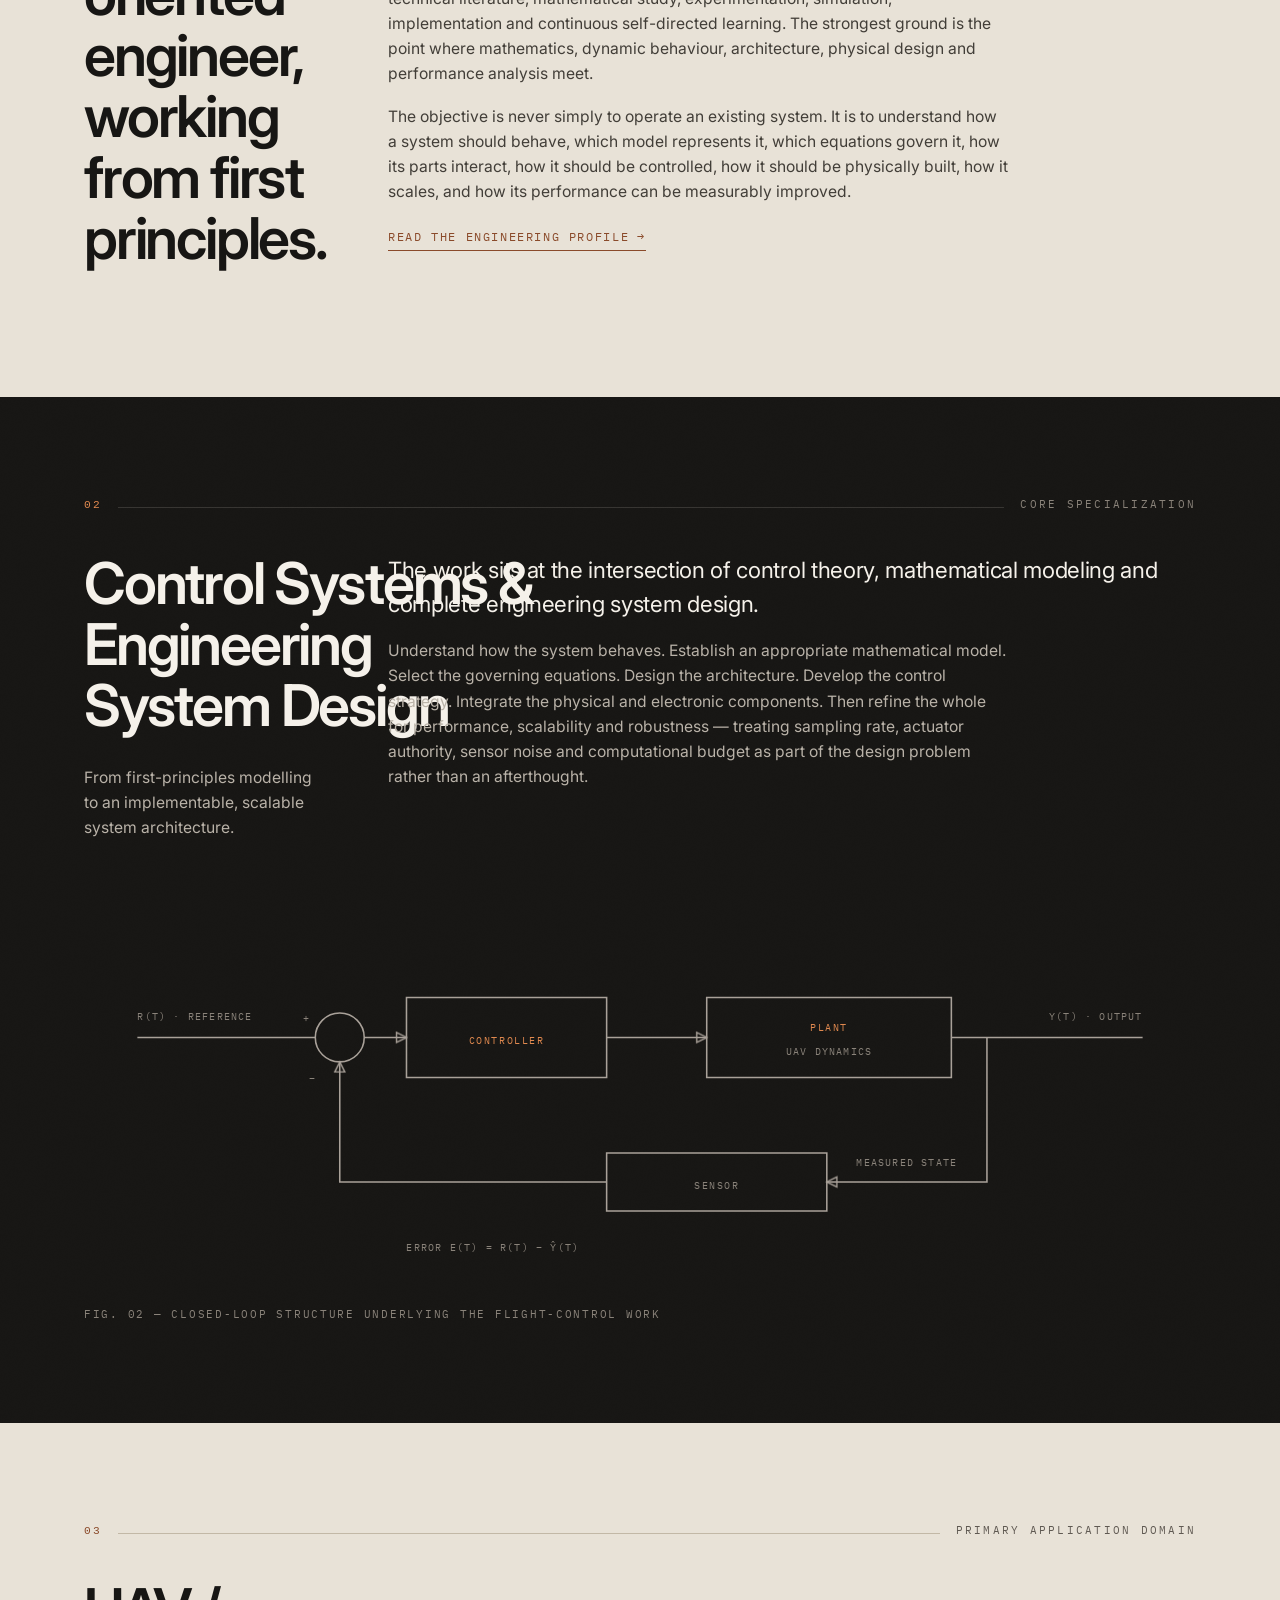
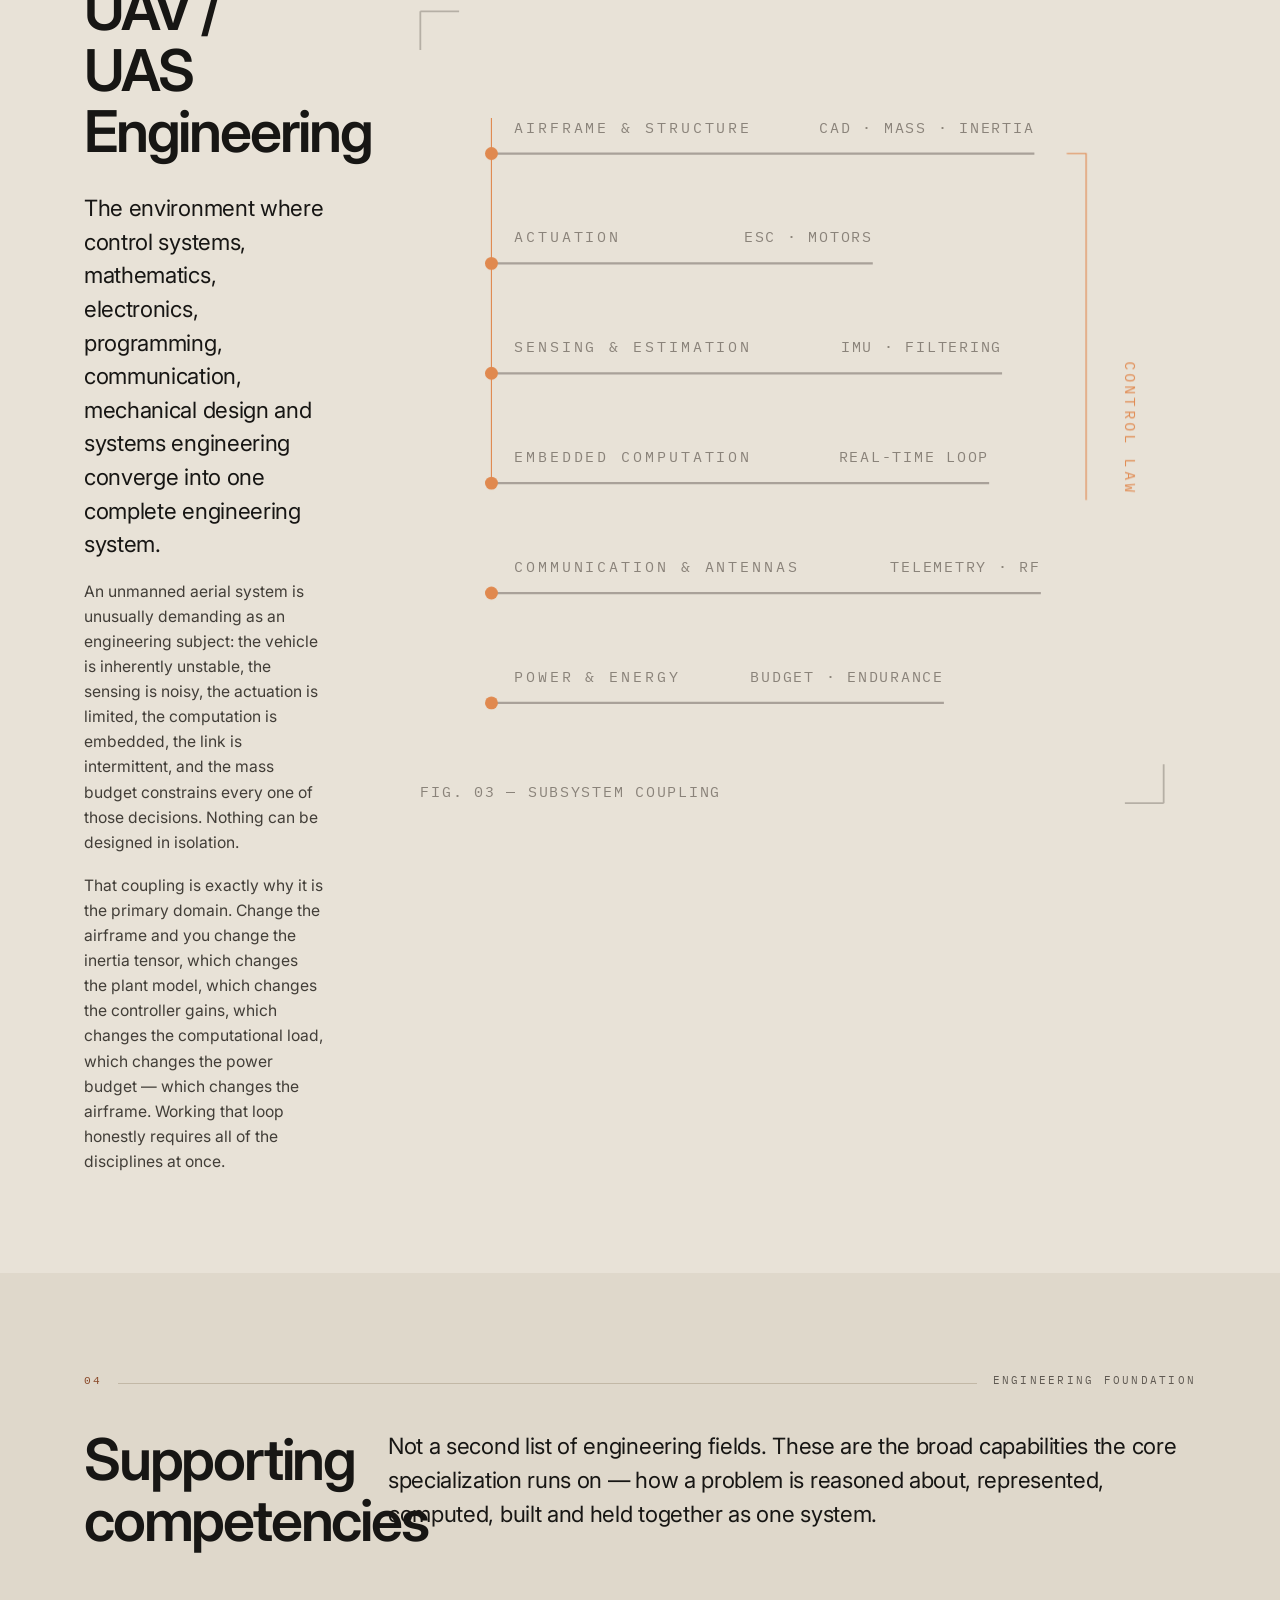
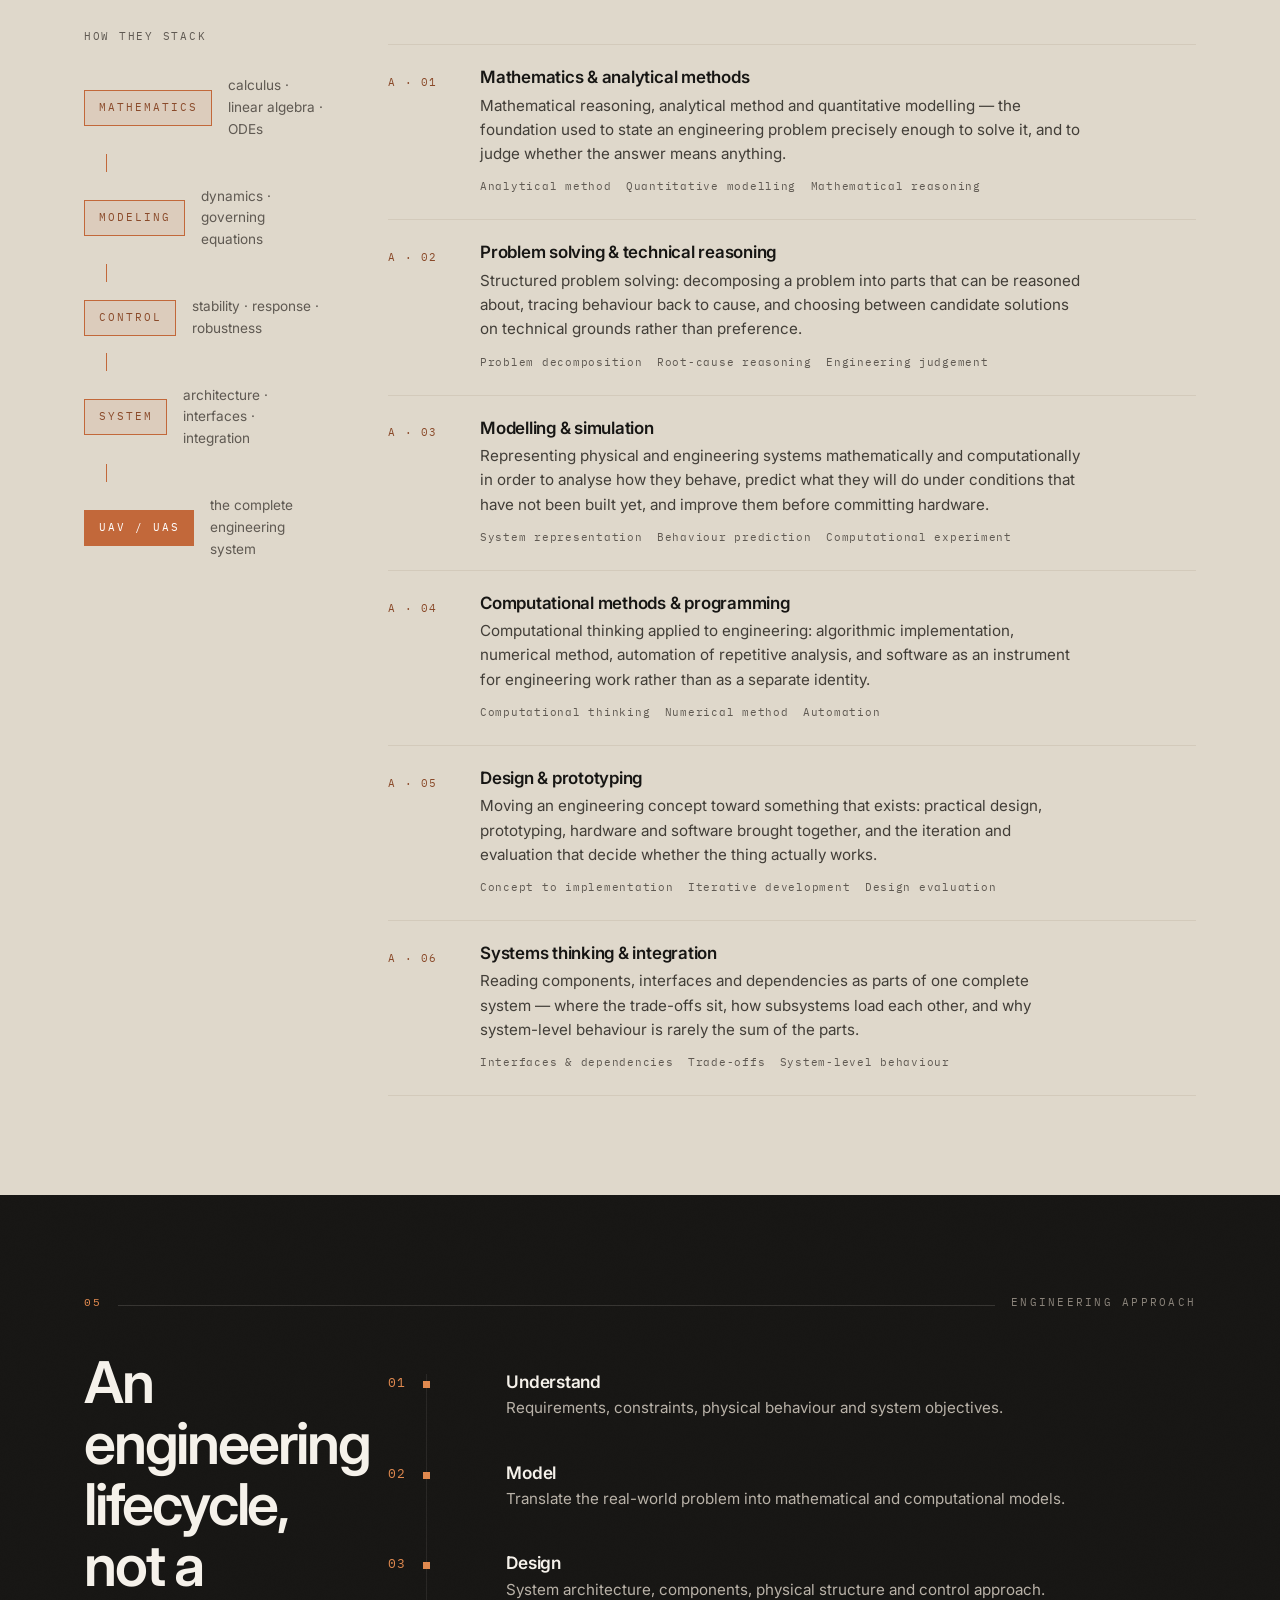
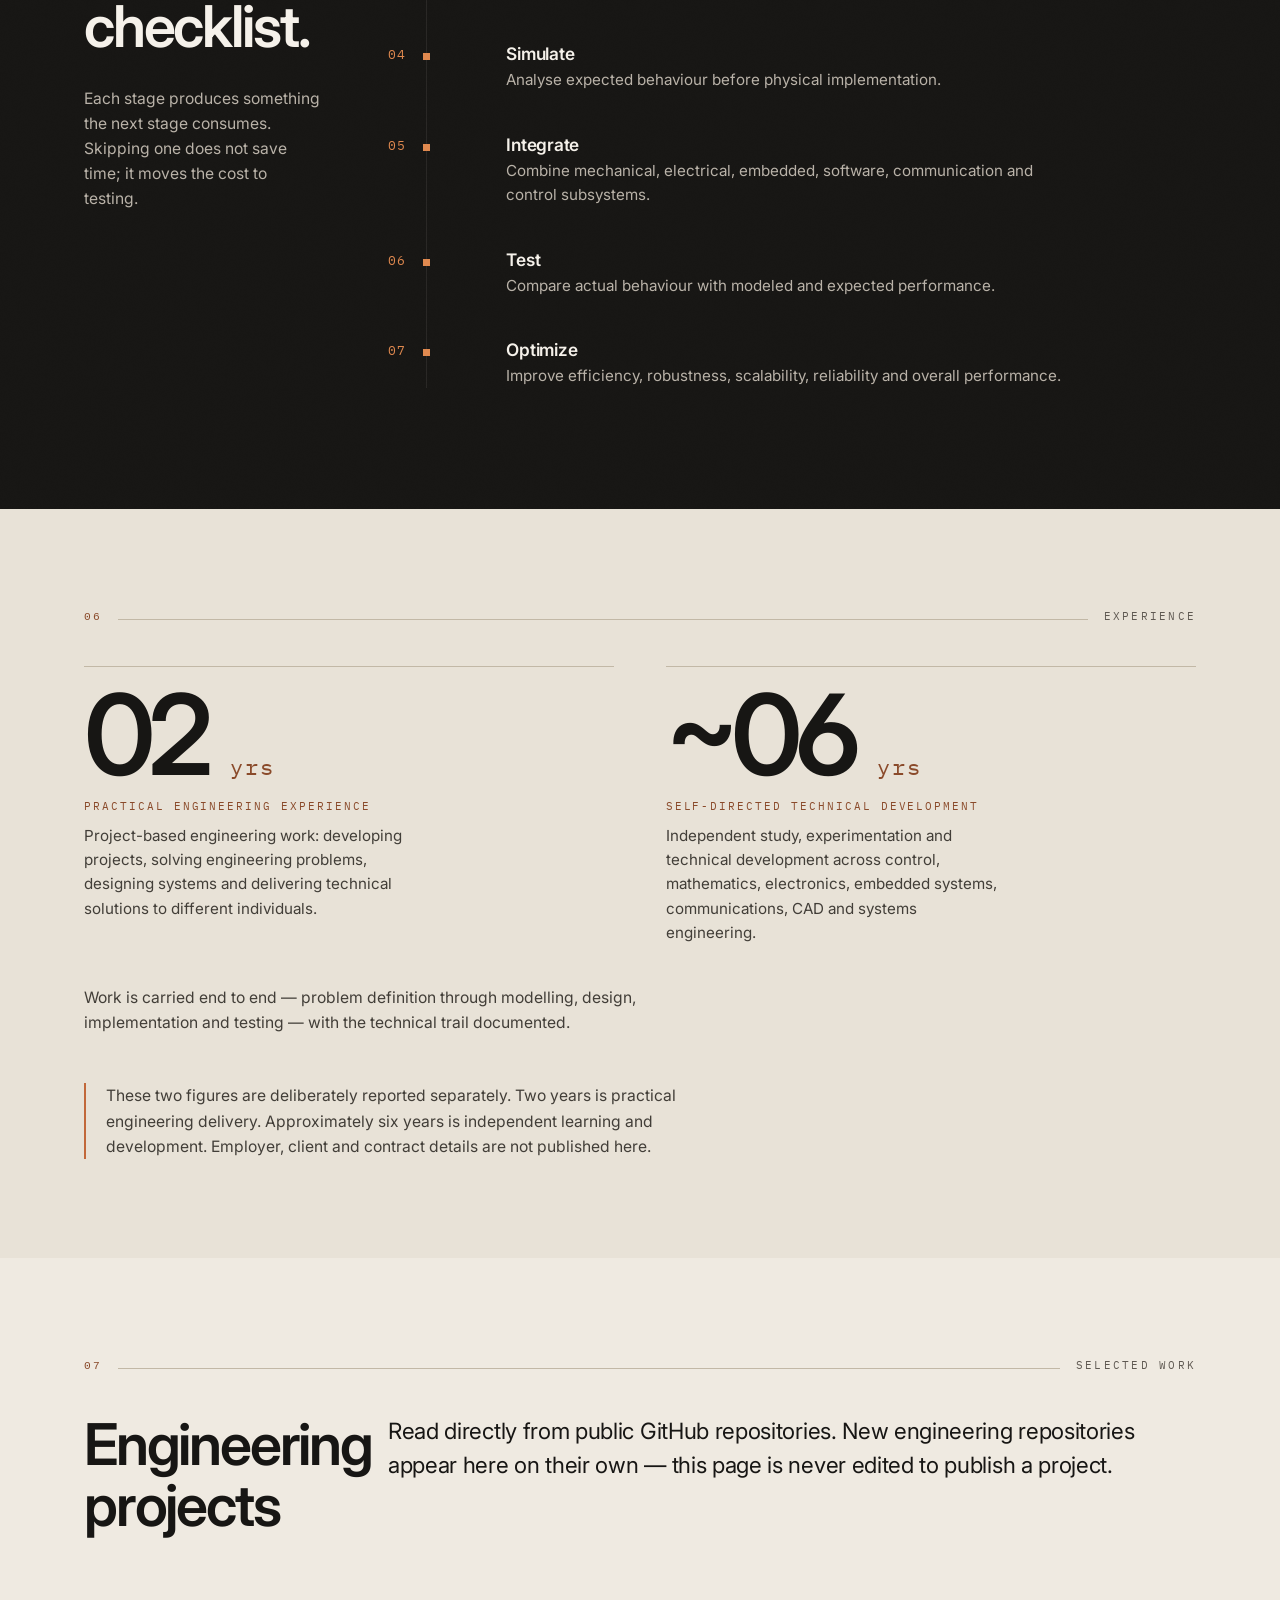
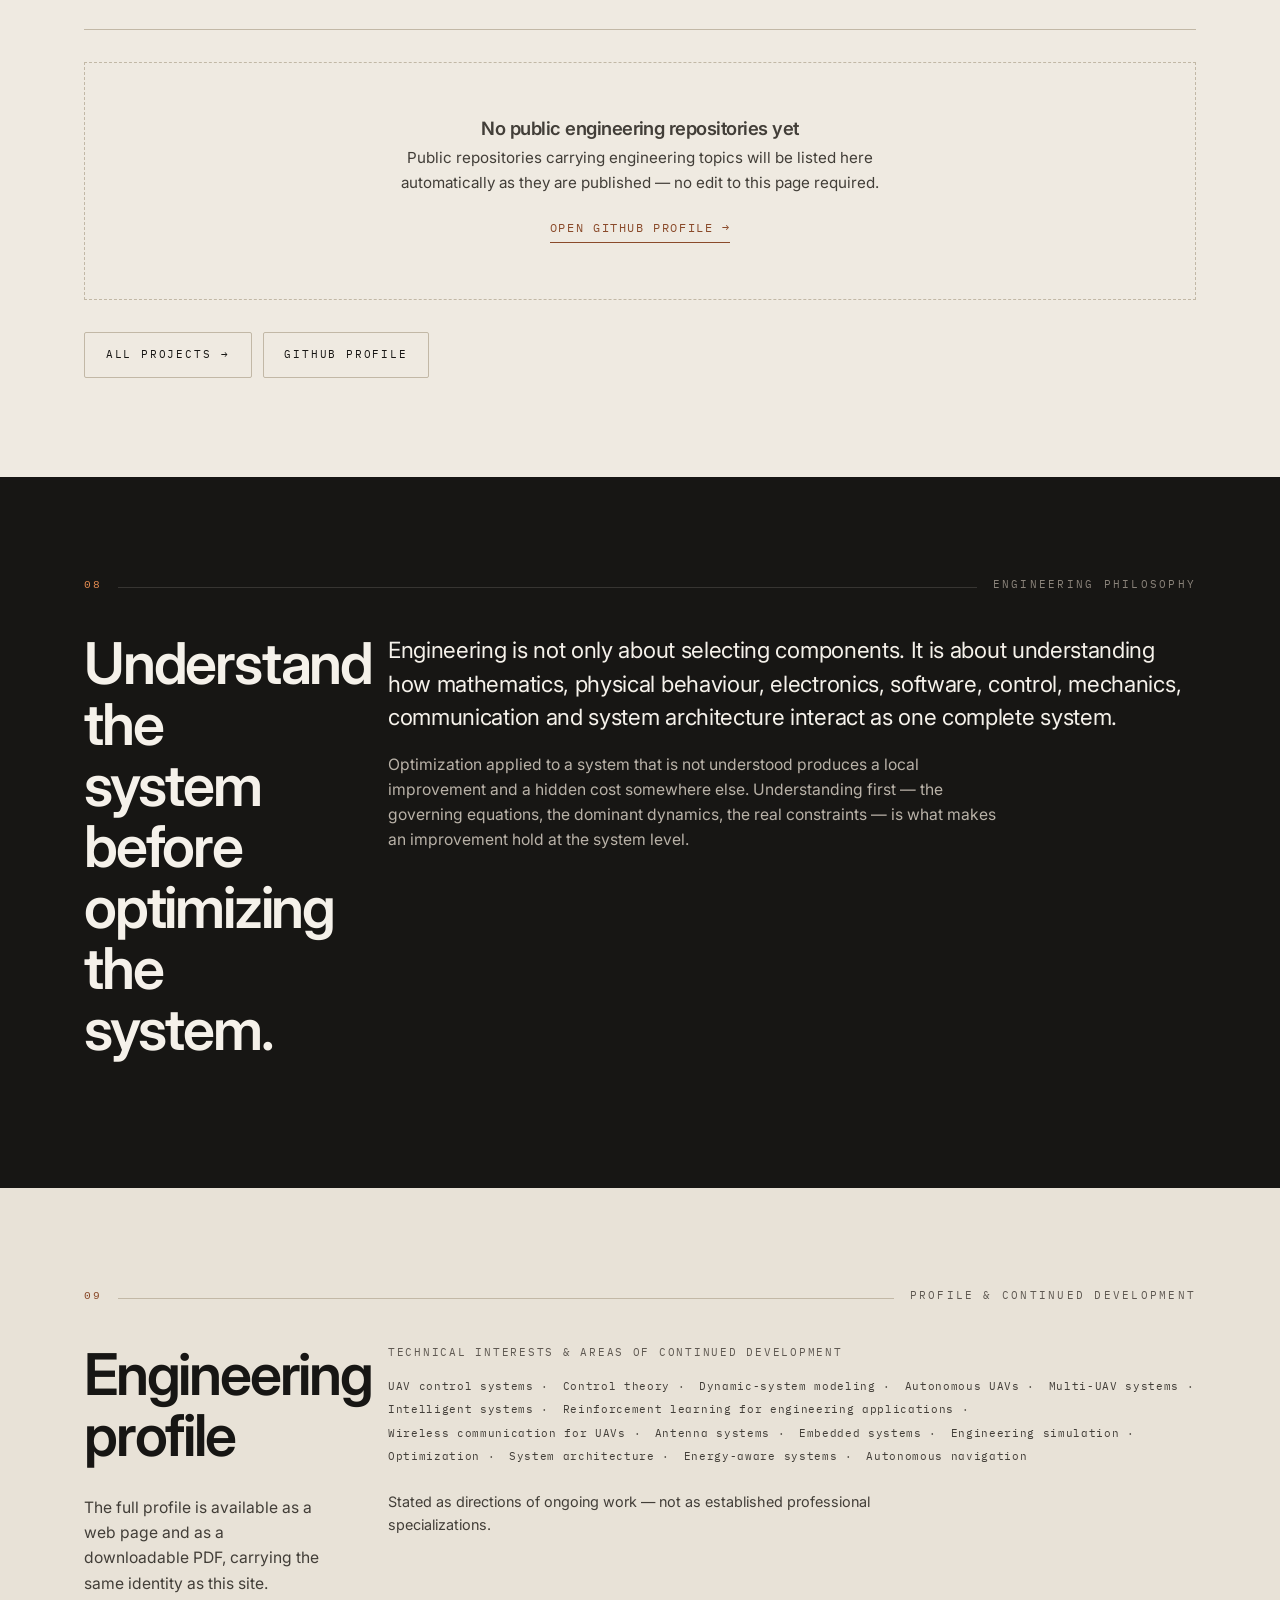
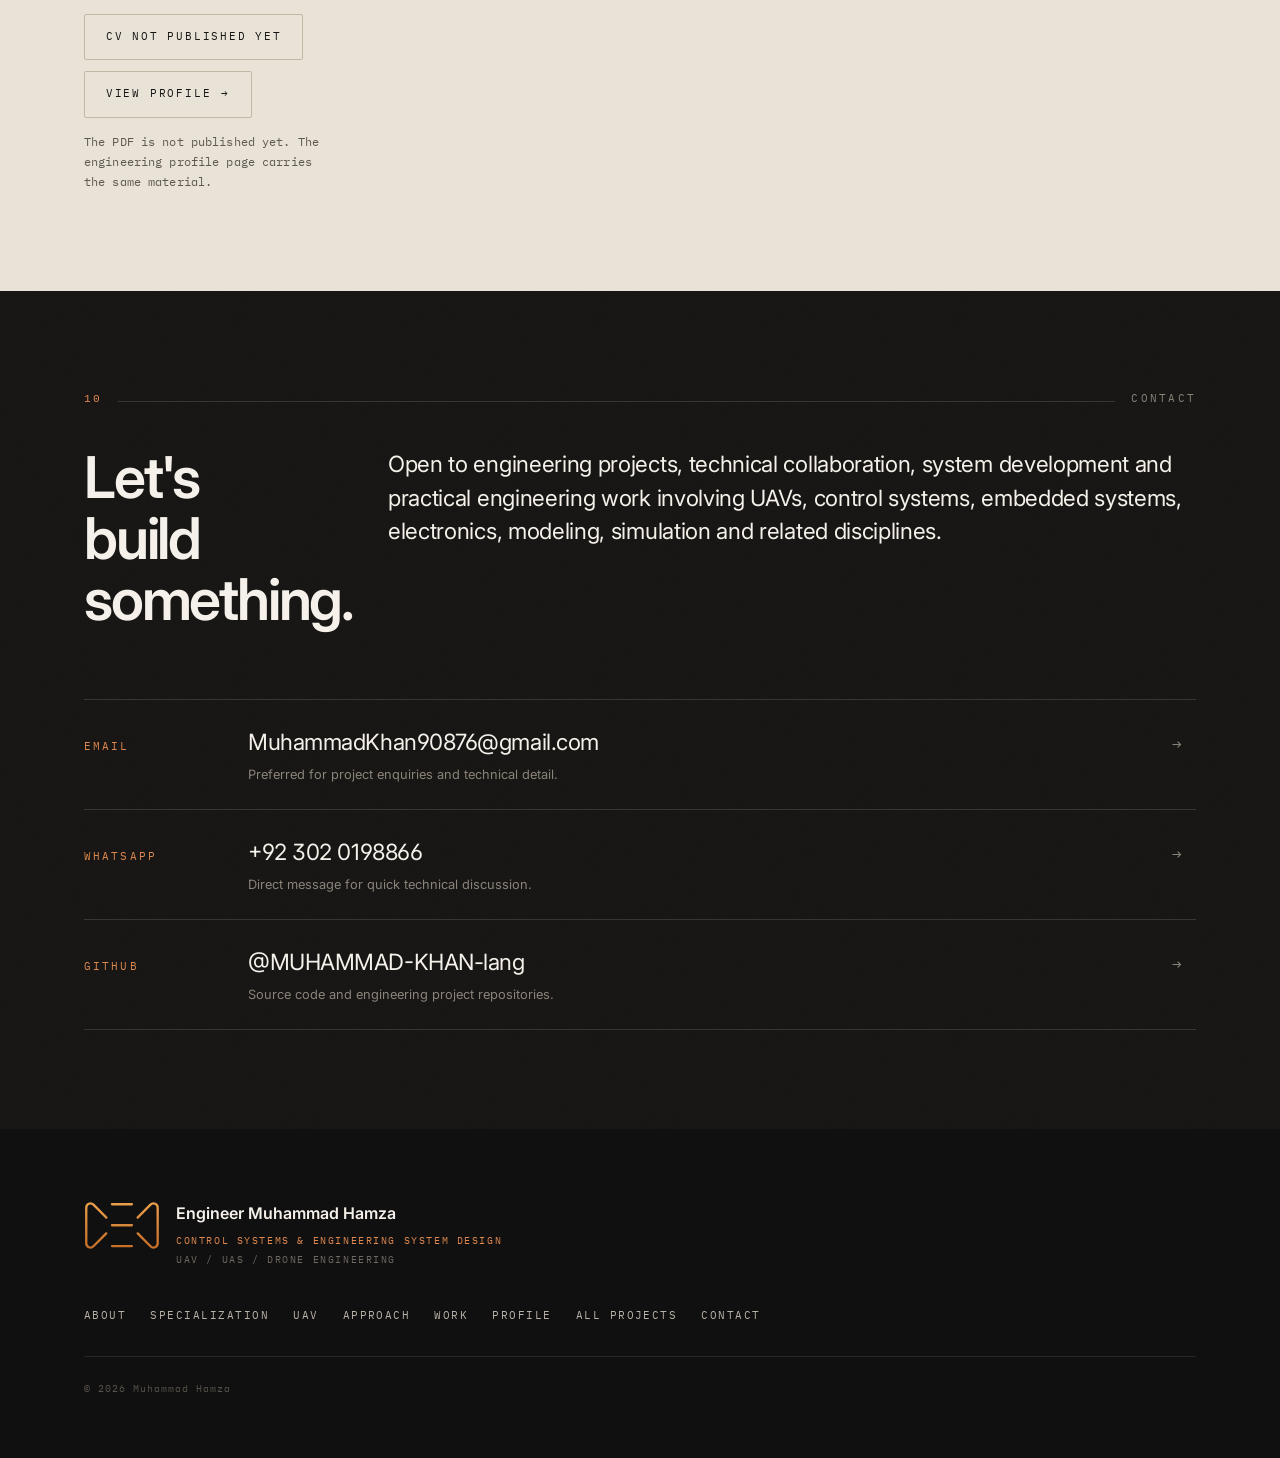
==== commit 273d00a1: "One column axis for every section; theme-aware header; hero data strip; larger figures" ====
--- a/index.html
+++ b/index.html
@@ -55,7 +55,7 @@
 <div id="cur" aria-hidden="true"></div><div id="curdot" aria-hidden="true"></div>
 
 <!-- ===== Header ===== -->
-<header class="hdr" id="hdr">
+<header class="hdr" id="hdr" data-theme="dark">
   <div class="wrap hdr__in">
     <a class="brand" href="#top" aria-label="Engineer Muhammad Hamza — home">
       <svg class="brand__mark" viewBox="0 0 674 434" fill="none" stroke="url(#emhg-index-2)" stroke-width="20.5" stroke-linecap="round" stroke-linejoin="round" aria-hidden="true"><path d="M198.5 147L83.8 32.4A37.4 37.4 0 0 0 20 58.8L20 375.2A37.4 37.4 0 0 0 83.8 401.6L197.5 287"/><path d="M475.5 147L589.7 32.4A37.4 37.4 0 0 1 653.5 58.8L653.5 375.2A37.4 37.4 0 0 1 589.7 401.6L476.5 287"/><path d="M248 29H425"/><path d="M248 215H425"/><path d="M248 400H425"/><defs><linearGradient id="emhg-index-2" gradientUnits="userSpaceOnUse" x1="0" y1="0" x2="0" y2="434"><stop offset="0" stop-color="#EBA14D"/><stop offset="1" stop-color="#C66D27"/></linearGradient></defs></svg>
@@ -82,7 +82,7 @@
 <main id="main">
 
 <!-- ===== 00 · Hero ===== -->
-<section class="hero grain draft" id="top">
+<section class="hero grain draft" id="top" data-header-theme="dark">
   <div class="wrap">
     <div class="hero__grid">
       <div>
@@ -112,23 +112,17 @@
           <a class="btn" href="#contact">Contact</a>
         </div>
 
-        <dl class="hero__stats rv" style="--d:560">
-          <div class="hero__stat"><dt>Specialization</dt><dd>Control systems</dd></div>
-          <div class="hero__stat"><dt>Domain</dt><dd>UAV / UAS</dd></div>
-          <div class="hero__stat"><dt>Practical experience</dt><dd><b data-yrs="practical">&#8212;</b> years</dd></div>
-          <div class="hero__stat"><dt>Technical development</dt><dd><b data-yrs="technical" data-approx>&#8212;</b> years</dd></div>
-        </dl>
       </div>
 
       <!-- Hero technical drawing: quadrotor plan view with annotation -->
       <div class="figwrap rv" style="--d:300">
-        <svg class="fig" viewBox="0 0 470 430" role="img" aria-labelledby="heroFigTitle heroFigDesc">
+        <svg class="fig fig--hero" viewBox="0 34 470 384" role="img" aria-labelledby="heroFigTitle heroFigDesc">
           <title id="heroFigTitle">Quadrotor plan-view technical drawing</title>
           <desc id="heroFigDesc">A line drawing of a four-rotor airframe with body axes, a flight-controller callout, actuation nodes and a telemetry downlink, annotated in the style of an engineering drawing.</desc>
 
           <g class="stroke" opacity=".45">
-            <path class="draw" style="--d:380" d="M12 12 h24"/><path class="draw" style="--d:410" d="M12 12 v24"/>
-            <path class="draw" style="--d:440" d="M458 418 h-24"/><path class="draw" style="--d:470" d="M458 418 v-24"/>
+            <path class="draw" style="--d:380" d="M12 46 h24"/><path class="draw" style="--d:410" d="M12 46 v24"/>
+            <path class="draw" style="--d:440" d="M458 406 h-24"/><path class="draw" style="--d:470" d="M458 406 v-24"/>
           </g>
 
           <g class="stroke-2">
@@ -191,22 +185,30 @@
           </g>
         </svg>
       </div>
+
+      <dl class="hero__stats rv" style="--d:560">
+        <div class="hero__stat"><dt>Specialization</dt><dd>Control systems</dd></div>
+        <div class="hero__stat"><dt>Domain</dt><dd>UAV / UAS</dd></div>
+        <div class="hero__stat"><dt>Practical experience</dt><dd><b data-yrs="practical">&#8212;</b> years</dd></div>
+        <div class="hero__stat"><dt>Technical development</dt><dd><b data-yrs="technical" data-approx>&#8212;</b> years</dd></div>
+        <div class="hero__stat"><dt>Age</dt><dd><b data-age>&#8212;</b> years</dd></div>
+      </dl>
     </div>
   </div>
 </section>
 
 <!-- ===== Signature line ===== -->
-<div class="motto">
+<div class="motto" data-header-theme="dark">
   <div class="wrap motto__in">
     <p class="motto__w">Model. <em>Design.</em> Integrate. <em>Control.</em> Optimize.</p>
   </div>
 </div>
 
 <!-- ===== 01 · About ===== -->
-<section class="band" id="about">
+<section class="band" id="about" data-header-theme="light">
   <div class="wrap">
     <p class="marker rv-l"><span class="marker__no">01</span><span class="marker__rule rv-line"></span><span class="marker__label">Profile</span></p>
-    <div class="split--wide split">
+    <div class="split">
       <div>
         <h2 class="title rv">A systems-oriented engineer, working from first principles.</h2>
       </div>
@@ -236,11 +238,11 @@
 </section>
 
 <!-- ===== 02 · Core specialization (dark, control loop) ===== -->
-<section class="band dark grain" id="spec">
+<section class="band dark grain" id="spec" data-header-theme="dark">
   <div class="wrap">
     <p class="marker rv-l"><span class="marker__no">02</span><span class="marker__rule rv-line"></span><span class="marker__label">Core specialization</span></p>
 
-    <div class="split--wide split">
+    <div class="split">
       <div>
         <h2 class="title rv">Control&#160;Systems&#160;&amp;<br>Engineering System&#160;Design</h2>
         <p class="body rv" style="--d:100;margin-top:1rem">
@@ -326,11 +328,11 @@
 </section>
 
 <!-- ===== 03 · UAV / UAS domain ===== -->
-<section class="band" id="uav">
+<section class="band" id="uav" data-header-theme="light">
   <div class="wrap">
     <p class="marker rv-l"><span class="marker__no">03</span><span class="marker__rule rv-line"></span><span class="marker__label">Primary application domain</span></p>
 
-    <div class="split--flip split">
+    <div class="split--fig split">
       <div class="stack">
         <h2 class="title rv">UAV / UAS Engineering</h2>
         <p class="lede rv" style="--d:80">
@@ -420,11 +422,11 @@
 </section>
 
 <!-- ===== 04 · Engineering foundation ===== -->
-<section class="band" id="foundation" style="background:var(--sn-200)">
+<section class="band" id="foundation" data-header-theme="light" style="background:var(--sn-200)">
   <div class="wrap">
     <p class="marker rv-l"><span class="marker__no">04</span><span class="marker__rule rv-line"></span><span class="marker__label">Engineering foundation</span></p>
 
-    <div class="split--wide split" style="margin-bottom:clamp(2rem,5vw,3rem)">
+    <div class="split" style="margin-bottom:clamp(2rem,5vw,3rem)">
       <div><h2 class="title rv">Supporting competencies</h2></div>
       <div>
         <p class="lede rv" style="--d:80">
@@ -436,7 +438,7 @@
     </div>
 
     <div class="split">
-      <div class="rv">
+      <div class="rv flowwrap">
         <p class="tick" style="margin-bottom:1rem">How they stack</p>
         <div class="flowmap" id="flowmap">
           <div class="flowmap__n"><span class="flowmap__b">Mathematics</span><span class="flowmap__c">calculus · linear algebra · ODEs</span></div>
@@ -506,11 +508,11 @@
 </section>
 
 <!-- ===== 05 · Approach ===== -->
-<section class="band dark grain" id="approach">
+<section class="band dark grain" id="approach" data-header-theme="dark">
   <div class="wrap">
     <p class="marker rv-l"><span class="marker__no">05</span><span class="marker__rule rv-line"></span><span class="marker__label">Engineering approach</span></p>
 
-    <div class="split--wide split">
+    <div class="split">
       <div>
         <h2 class="title rv">An engineering lifecycle,<br>not a checklist.</h2>
         <p class="body rv" style="--d:100;margin-top:1.25rem">
@@ -533,7 +535,7 @@
 </section>
 
 <!-- ===== 06 · Experience ===== -->
-<section class="band" id="experience">
+<section class="band" id="experience" data-header-theme="light">
   <div class="wrap">
     <p class="marker rv-l"><span class="marker__no">06</span><span class="marker__rule rv-line"></span><span class="marker__label">Experience</span></p>
 
@@ -563,11 +565,11 @@
 </section>
 
 <!-- ===== 07 · Selected work ===== -->
-<section class="band" id="work" style="background:var(--sn-050)">
+<section class="band" id="work" data-header-theme="light" style="background:var(--sn-050)">
   <div class="wrap">
     <p class="marker rv-l"><span class="marker__no">07</span><span class="marker__rule rv-line"></span><span class="marker__label">Selected work</span></p>
 
-    <div class="split--wide split" style="margin-bottom:clamp(2rem,5vw,3rem)">
+    <div class="split" style="margin-bottom:clamp(2rem,5vw,3rem)">
       <div><h2 class="title rv">Engineering projects</h2></div>
       <div>
         <p class="lede rv" style="--d:80">
@@ -592,10 +594,10 @@
 </section>
 
 <!-- ===== 08 · Philosophy (quiet) ===== -->
-<section class="band dark" id="philosophy">
+<section class="band dark" id="philosophy" data-header-theme="dark">
   <div class="wrap">
     <p class="marker rv-l"><span class="marker__no">08</span><span class="marker__rule rv-line"></span><span class="marker__label">Engineering philosophy</span></p>
-    <div class="split--wide split">
+    <div class="split">
       <div>
         <h2 class="title rv">Understand the system before optimizing the system.</h2>
       </div>
@@ -616,11 +618,11 @@
 </section>
 
 <!-- ===== 09 · Interests + CV ===== -->
-<section class="band" id="cv">
+<section class="band" id="cv" data-header-theme="light">
   <div class="wrap">
     <p class="marker rv-l"><span class="marker__no">09</span><span class="marker__rule rv-line"></span><span class="marker__label">Profile &amp; continued development</span></p>
 
-    <div class="split--wide split">
+    <div class="split">
       <div class="stack">
         <h2 class="title rv">Engineering profile</h2>
         <p class="body rv" style="--d:80">
@@ -653,11 +655,11 @@
 </section>
 
 <!-- ===== 10 · Contact ===== -->
-<section class="band dark grain" id="contact">
+<section class="band dark grain" id="contact" data-header-theme="dark">
   <div class="wrap">
     <p class="marker rv-l"><span class="marker__no">10</span><span class="marker__rule rv-line"></span><span class="marker__label">Contact</span></p>
 
-    <div class="split--wide split" style="margin-bottom:clamp(1.5rem,4vw,2.5rem)">
+    <div class="split" style="margin-bottom:clamp(1.5rem,4vw,2.5rem)">
       <div><h2 class="title rv">Let's build something.</h2></div>
       <div>
         <p class="lede rv" style="--d:80">
@@ -675,7 +677,7 @@
 </main>
 
 <!-- ===== Footer ===== -->
-<footer class="ftr">
+<footer class="ftr" data-header-theme="dark">
   <div class="wrap">
     <div class="ftr__top">
       <div class="ftr__id">
@@ -694,7 +696,6 @@
     </div>
     <div class="ftr__bot">
       <p>&copy; <span id="year"></span> Muhammad Hamza</p>
-      <p>Static site · GitHub Pages · projects read live from GitHub</p>
     </div>
   </div>
 </footer>
--- a/css/style.css
+++ b/css/style.css
@@ -17,17 +17,26 @@
   --gr-600: #423E38;
 
   /* Stone — mid neutrals */
-  --st-500: #6E6862;
+  --st-500: #5F5952;
   --st-400: #8C857C;
   --st-300: #A9A199;
 
-  /* Ivory family — warm lights */
+  /* Ivory family — warm lights (ink on graphite, brand marks) */
   --iv-050: #FBF9F5;
   --iv-100: #F5F1EA;
   --iv-200: #EDE7DD;
   --iv-300: #E2DACD;
   --iv-400: #D2C8B8;
 
+  /* Warm stone — the light SURFACE family.
+     Paper stock rather than paper white: keeps the drafting feel while
+     dropping the glare behind long-form text. */
+  --sn-050: #EFEAE1;
+  --sn-100: #E8E2D7;
+  --sn-200: #DFD8CB;
+  --sn-300: #D3CABB;
+  --sn-400: #C2B8A6;
+
   /* Signature accent — copper */
   --cu:      #C2683A;   /* base */
   --cu-lift: #E0894F;   /* on graphite */
@@ -38,14 +47,14 @@
   --tl: #3F6B66;
 
   /* Semantic — light surface (default) */
-  --bg:        var(--iv-100);
-  --bg-raise:  var(--iv-050);
-  --bg-sink:   var(--iv-200);
+  --bg:        var(--sn-100);
+  --bg-raise:  var(--sn-050);
+  --bg-sink:   var(--sn-200);
   --tx:        var(--gr-900);
   --tx-2:      var(--gr-600);
   --tx-3:      var(--st-500);
-  --rule:      var(--iv-400);
-  --rule-soft: var(--iv-300);
+  --rule:      var(--sn-400);
+  --rule-soft: var(--sn-300);
   --accent:    var(--cu);
   --accent-tx: var(--cu-deep);
 
@@ -94,7 +103,7 @@
 
 body {
   margin: 0;
-  background: var(--iv-100);
+  background: var(--sn-100);
   color: var(--gr-900);
   font-family: var(--sans);
   font-size: 1rem;
@@ -149,7 +158,7 @@
   content: ""; position: absolute; inset: 0; z-index: 0;
   pointer-events: none;
   background-image: url("data:image/svg+xml,%3Csvg xmlns='http://www.w3.org/2000/svg' width='180' height='180'%3E%3Cfilter id='n'%3E%3CfeTurbulence type='fractalNoise' baseFrequency='.85' numOctaves='3' stitchTiles='stitch'/%3E%3CfeColorMatrix type='saturate' values='0'/%3E%3C/filter%3E%3Crect width='180' height='180' filter='url(%23n)' opacity='.5'/%3E%3C/svg%3E");
-  opacity: .035;
+  opacity: .026;
   mix-blend-mode: multiply;
 }
 .dark.grain::before { opacity: .045; mix-blend-mode: overlay; }
@@ -179,6 +188,7 @@
 .band > .wrap { position: relative; z-index: 2; }
 
 /* Editorial split: label column + content column */
+.split > * { min-width: 0; }
 .split {
   display: grid;
   grid-template-columns: minmax(0, 15rem) minmax(0, 1fr);
@@ -208,6 +218,12 @@
 .marker__no { color: var(--accent-tx); font-weight: 500; flex: none; }
 .marker__rule { flex: 1 1 auto; height: 1px; background: var(--rule); transform-origin: left; }
 .marker__label { flex: none; }
+@media (max-width: 480px) {
+  /* A long marker label is worth two lines; it is not worth an overflow. */
+  .marker { flex-wrap: wrap; row-gap: .4rem; }
+  .marker__rule { order: 3; flex-basis: 100%; }
+  .marker__label { flex: 1 1 auto; min-width: 0; }
+}
 
 h2.title {
   font-size: clamp(2rem, 5.2vw, 3.6rem);
@@ -277,17 +293,19 @@
    -------------------------------------------------------------------------- */
 .hdr {
   position: fixed; top: 0; left: 0; right: 0; z-index: 150;
-  transition: background var(--t-med), border-color var(--t-med), backdrop-filter var(--t-med);
-  border-bottom: 1px solid transparent;
+  /* Opaque from the first pixel of scroll: the bar is a surface of its own,
+     never a window onto the hero behind it. */
+  background: var(--gr-850);
+  border-bottom: 1px solid rgba(245, 241, 234, .12);
+  transition: background var(--t-med), border-color var(--t-med), color var(--t-med);
 }
 .hdr__in { display: flex; align-items: center; justify-content: space-between; gap: 1rem; min-height: 4.75rem; }
 
 /* Over the dark hero the nav is light; once past it, it inverts. */
 .hdr { color: var(--iv-100); }
 .hdr.solid {
-  background: rgba(251,249,245,.88);
-  backdrop-filter: saturate(150%) blur(12px);
-  border-bottom-color: var(--iv-300);
+  background: var(--sn-050);
+  border-bottom-color: var(--sn-400);
   color: var(--gr-900);
 }
 
@@ -343,7 +361,7 @@
   .burger { display: grid; }
   .navwrap {
     position: fixed; inset: 4.75rem 0 auto 0;
-    background: var(--gr-900); color: var(--iv-100);
+    background: var(--gr-850); color: var(--iv-100);
     border-bottom: 1px solid rgba(245,241,234,.14);
     padding: .5rem var(--pad) 1.5rem;
     display: none; max-height: calc(100dvh - 4.75rem); overflow-y: auto;
@@ -352,6 +370,8 @@
   .nav { flex-direction: column; align-items: stretch; gap: 0; }
   .nav a { padding: .95rem .1rem; font-size: .8rem; border-bottom: 1px solid rgba(245,241,234,.1); opacity: .9; }
   .nav a::after { display: none; }
+  .hdr.solid .navwrap { background: var(--sn-050); color: var(--gr-900); border-bottom-color: var(--sn-400); }
+  .hdr.solid .nav a { border-bottom-color: var(--sn-300); }
 }
 
 /* --------------------------------------------------------------------------
@@ -429,8 +449,20 @@
   line-height: .93; letter-spacing: -.045em; color: #fff;
   margin-bottom: .28em;
 }
-.hero__name .ln { display: block; overflow: hidden; }
+.hero__name .ln {
+  display: block; overflow: hidden;
+  /* line-height .93 crops the em box, so the descender of the "g" in
+     "Engineer" fell outside the reveal mask and was clipped. Pad the mask
+     so the descender lives inside it, then pull the space back out so the
+     optical line rhythm is unchanged. */
+  padding-bottom: .18em;
+  margin-bottom: -.18em;
+}
 .hero__name .ln > span { display: block; }
+/* The travel has to clear the padded box, or the glyph tops peek out
+   before the reveal starts. */
+.hero__name .mask > span { transform: translateY(125%); }
+.hero__name .mask.in > span { transform: none; }
 
 .hero__spec {
   font-size: clamp(1.05rem, 2vw, 1.55rem);
@@ -467,6 +499,18 @@
 
 /* Hero technical figure */
 .figwrap { position: relative; }
+/* A block diagram has a legible minimum scale. Below it the figure scrolls
+   in its own track rather than shrinking the annotation type into noise. */
+.figscroll {
+  min-width: 0;
+  overflow-x: auto; overflow-y: hidden;
+  overscroll-behavior-x: contain;
+  -webkit-overflow-scrolling: touch;
+  scrollbar-width: thin;
+  padding-bottom: .5rem;
+}
+.figscroll:focus-visible { outline: 2px solid var(--accent); outline-offset: 4px; }
+
 .fig { width: 100%; height: auto; color: #6E6862; }
 .fig .stroke { fill: none; stroke: currentColor; stroke-width: 1.1; vector-effect: non-scaling-stroke; }
 .fig .stroke-2 { fill: none; stroke: #A9A199; stroke-width: 1.4; vector-effect: non-scaling-stroke; }
@@ -495,6 +539,11 @@
   100% { opacity: 0; offset-distance: 100%; }
 }
 
+/* Minimum rendered widths: chosen so the smallest label in each figure stays
+   at ~9px on screen instead of scaling away with the drawing. */
+@media (max-width: 900px) { .fig--loop { min-width: 800px; } }
+@media (max-width: 620px) { .fig--uav  { min-width: 430px; } }
+
 /* --------------------------------------------------------------------------
    11 · Statement rule (between hero and about)
    -------------------------------------------------------------------------- */
@@ -510,7 +559,6 @@
   letter-spacing: .24em; text-transform: uppercase; margin: 0;
 }
 .motto__w em { font-style: normal; color: var(--cu-lift); }
-.motto__n { font-family: var(--mono); font-size: .64rem; letter-spacing: .16em; color: #78716A; margin: 0; }
 
 /* --------------------------------------------------------------------------
    12 · Reveal system
@@ -874,7 +922,7 @@
 html.no-js .rv-line { transform: scaleX(1) !important; }
 html.no-js .draw { stroke-dashoffset: 0 !important; }
 html.no-js #loader { display: none !important; }
-html.no-js .hdr { position: sticky; background: rgba(251,249,245,.94); color: var(--gr-900); border-bottom-color: var(--iv-300); }
+html.no-js .hdr { position: sticky; background: var(--sn-050); color: var(--gr-900); border-bottom-color: var(--sn-400); }
 html.no-js .navwrap { display: block; }
 html.no-js .chain__row .chain__k, html.no-js .ladder__s .ladder__n { color: var(--accent-tx); }
 html.no-js .ladder__s::before { transform: scale(1); opacity: 1; }
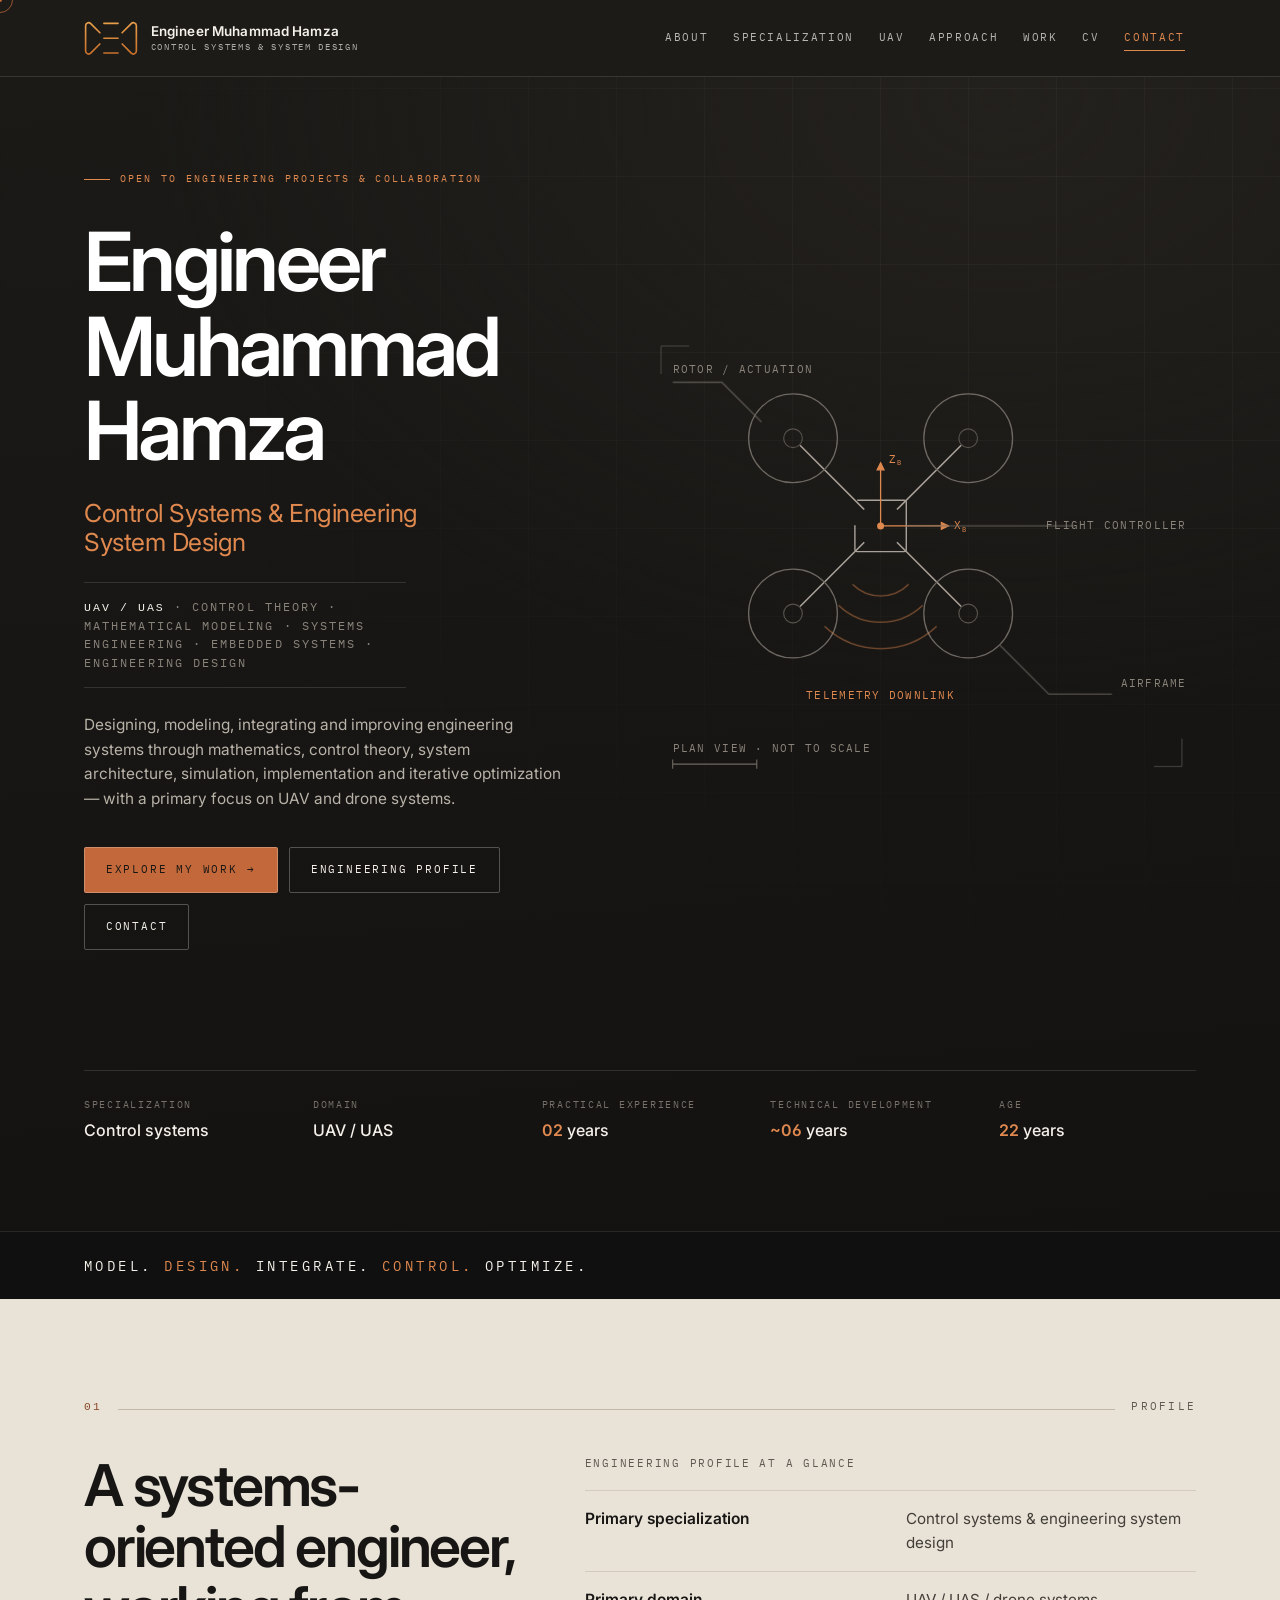
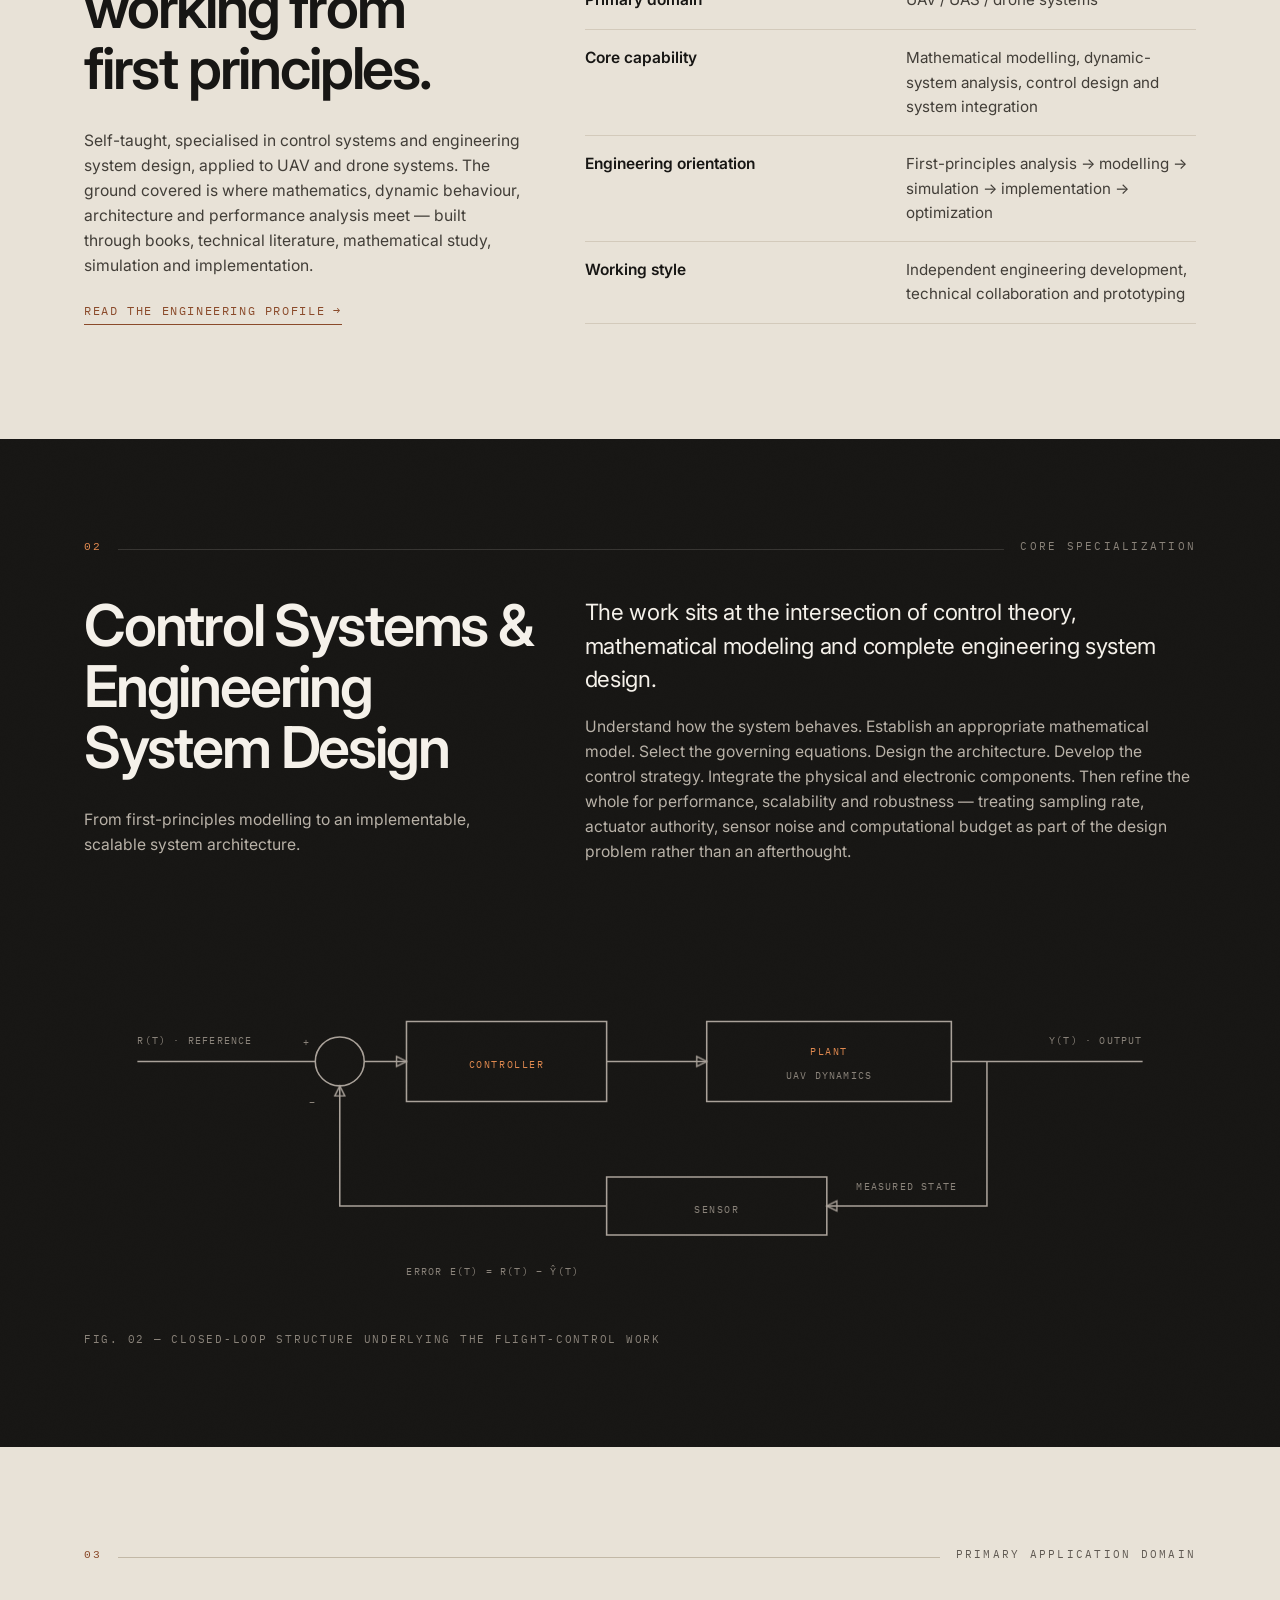
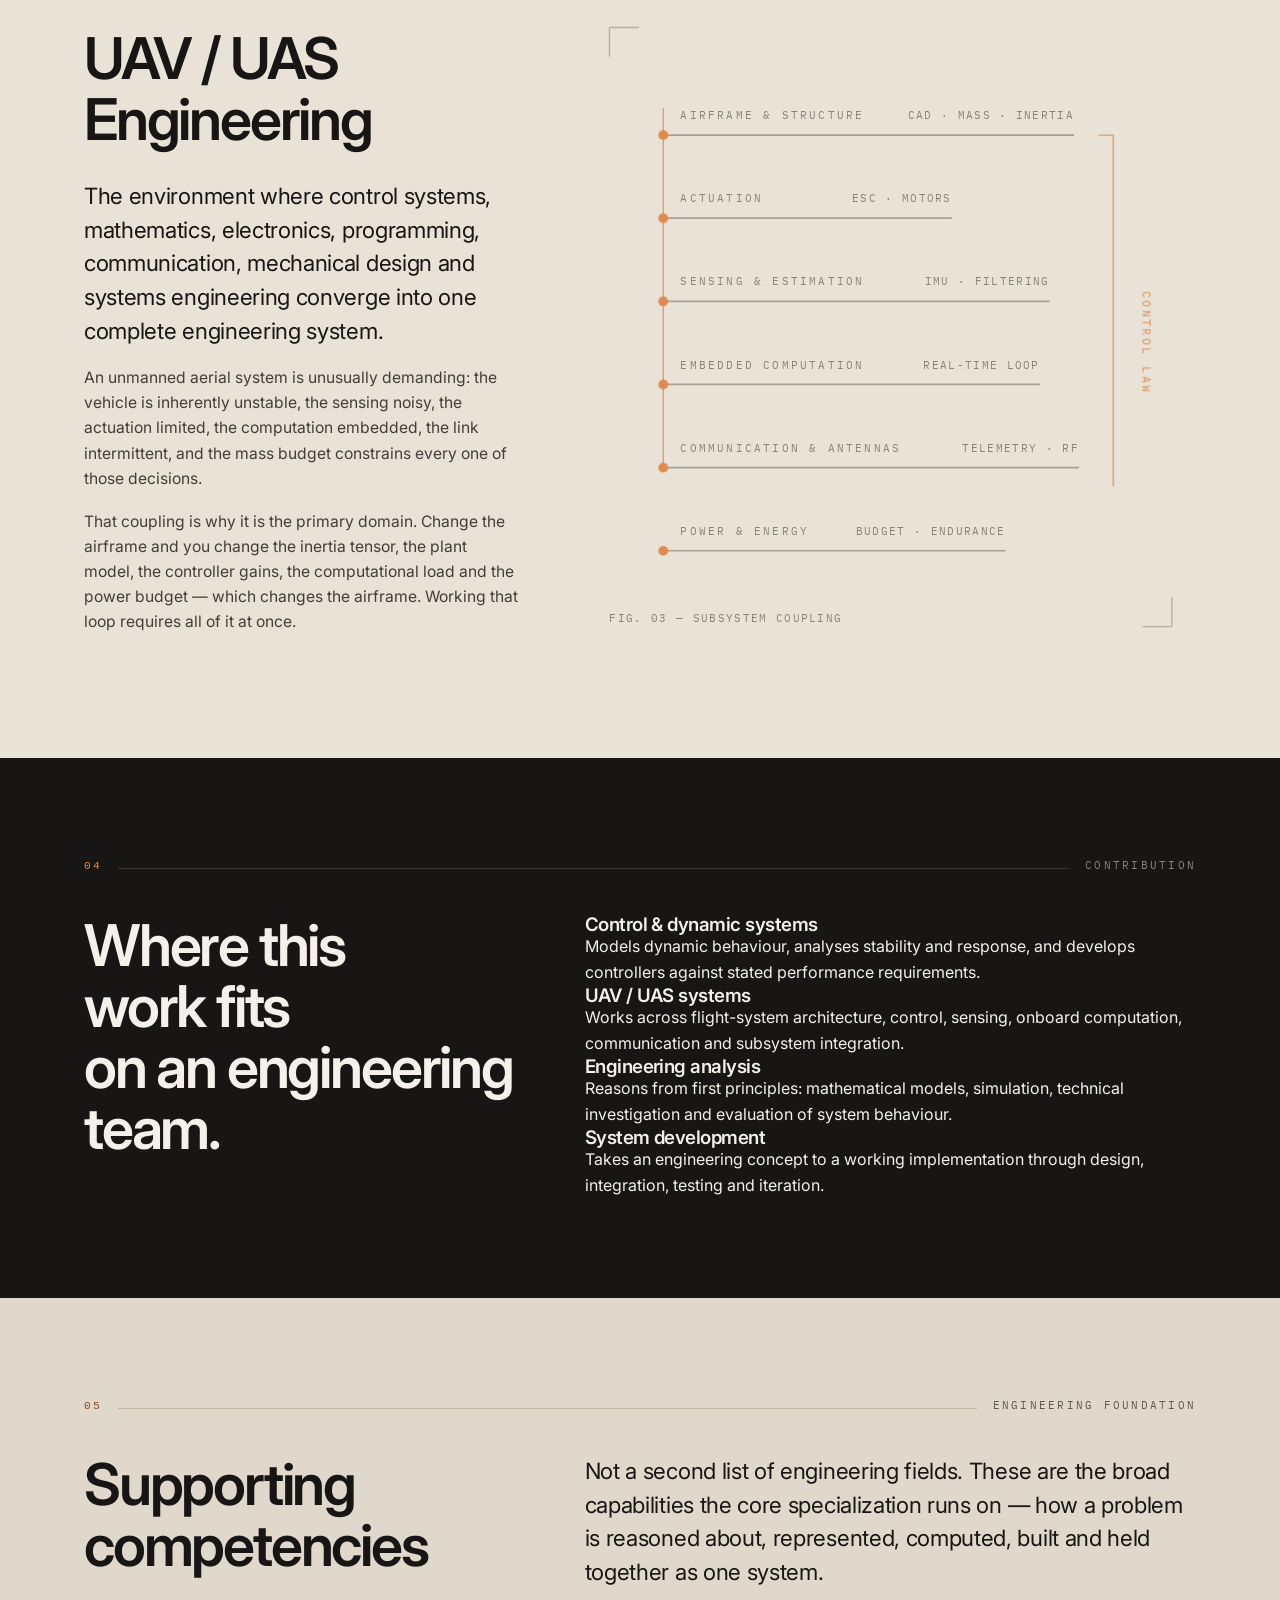
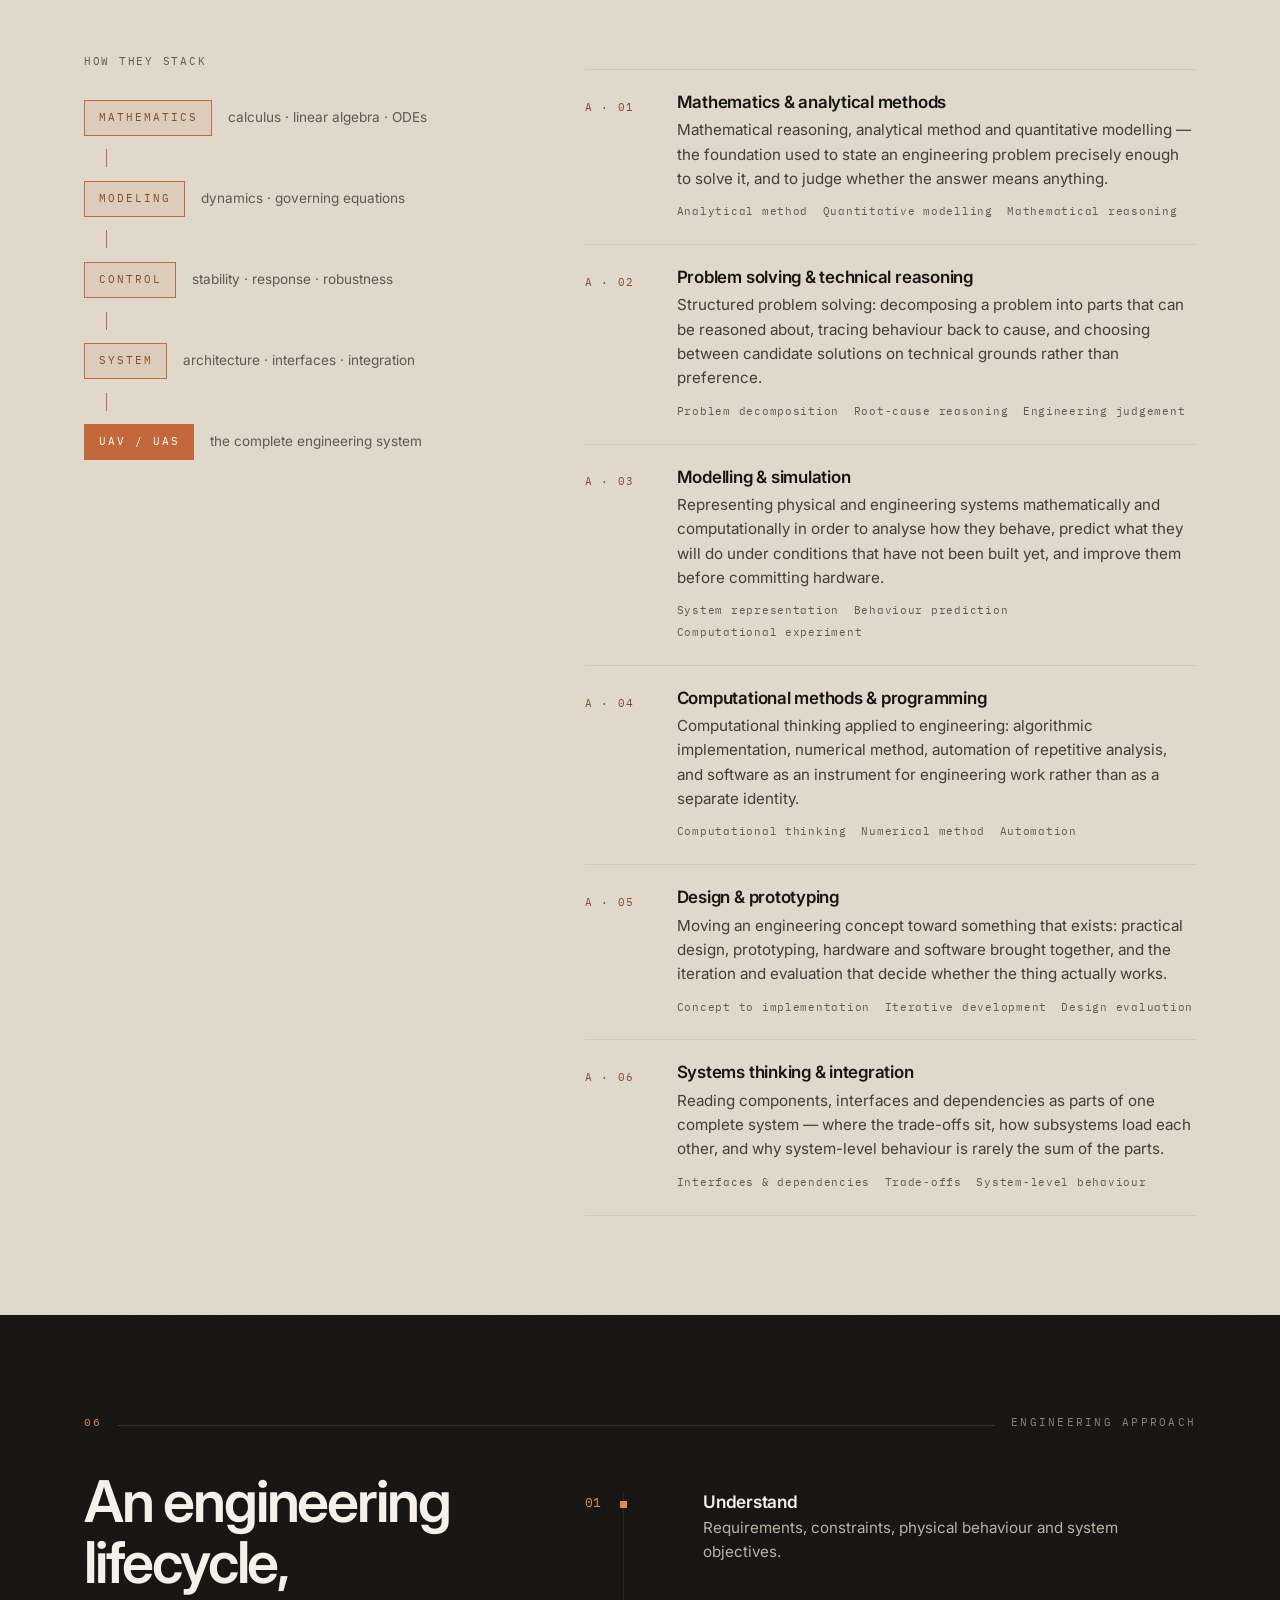
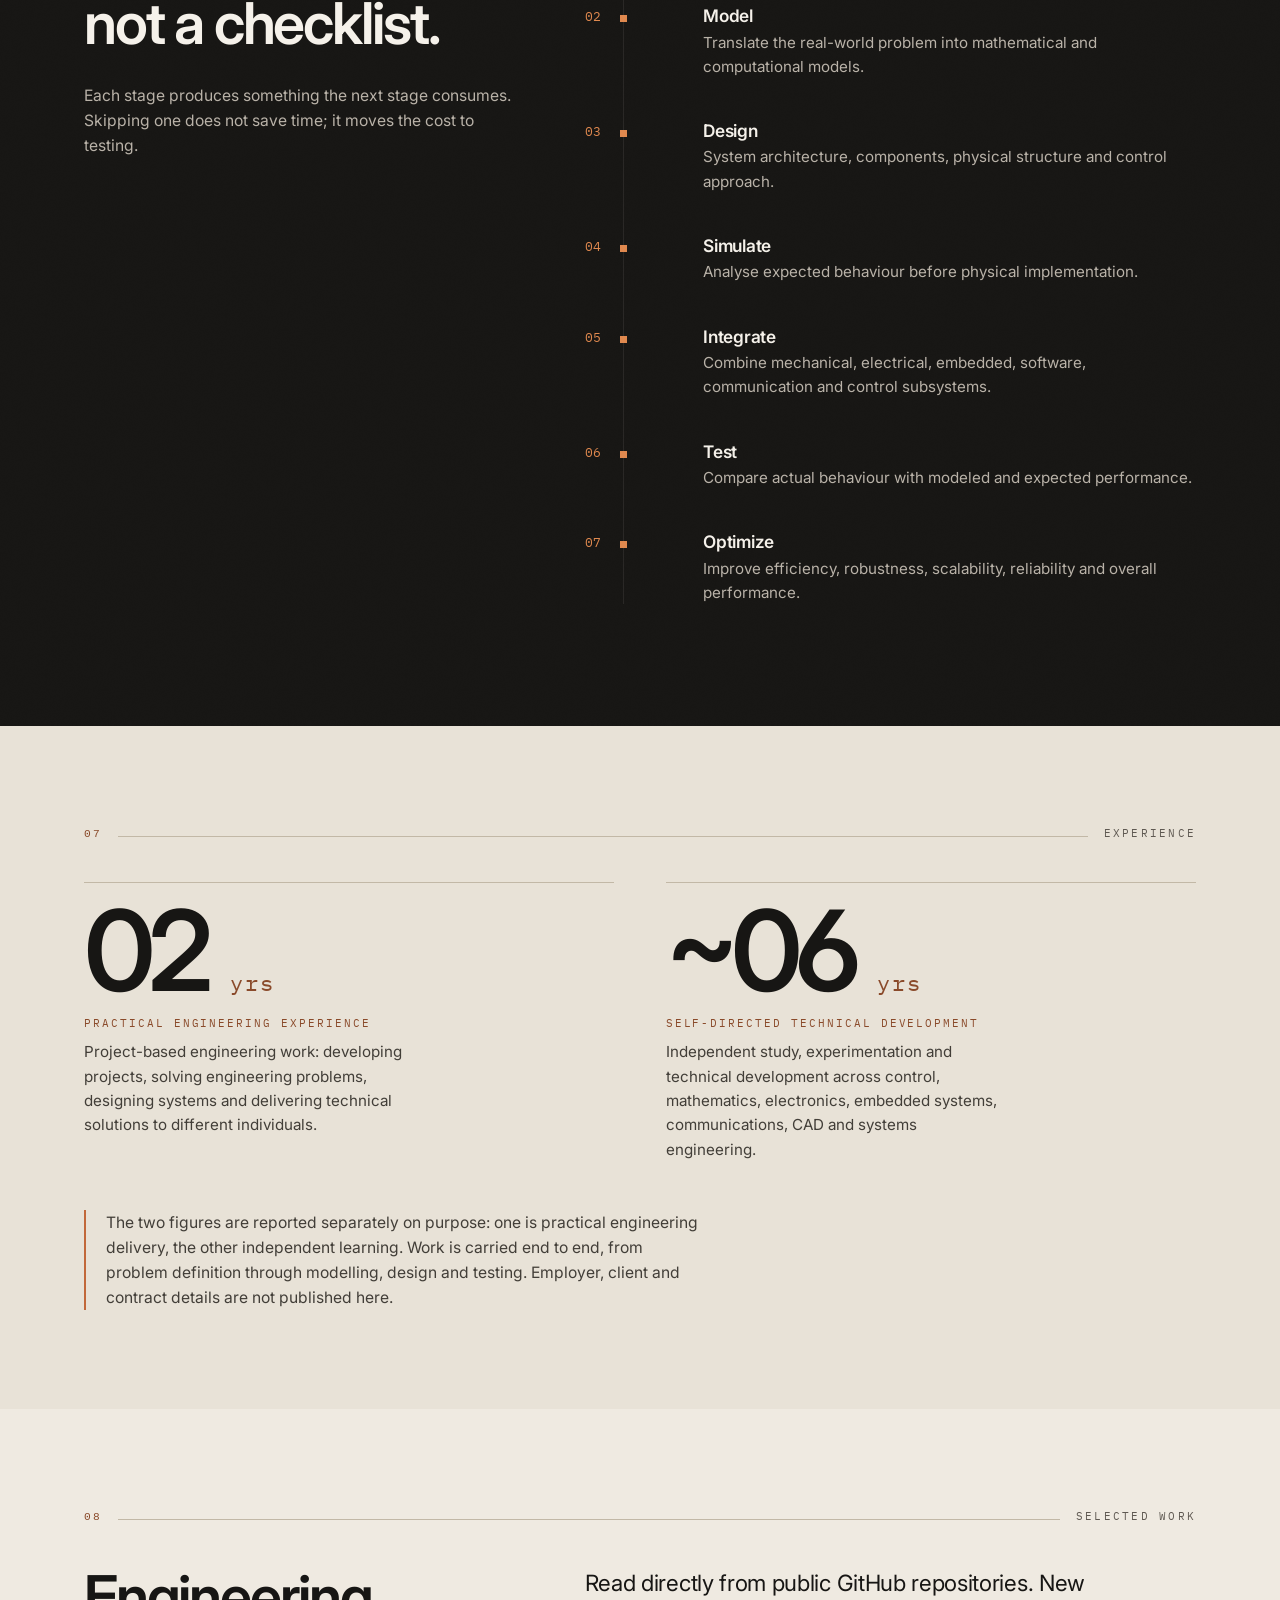
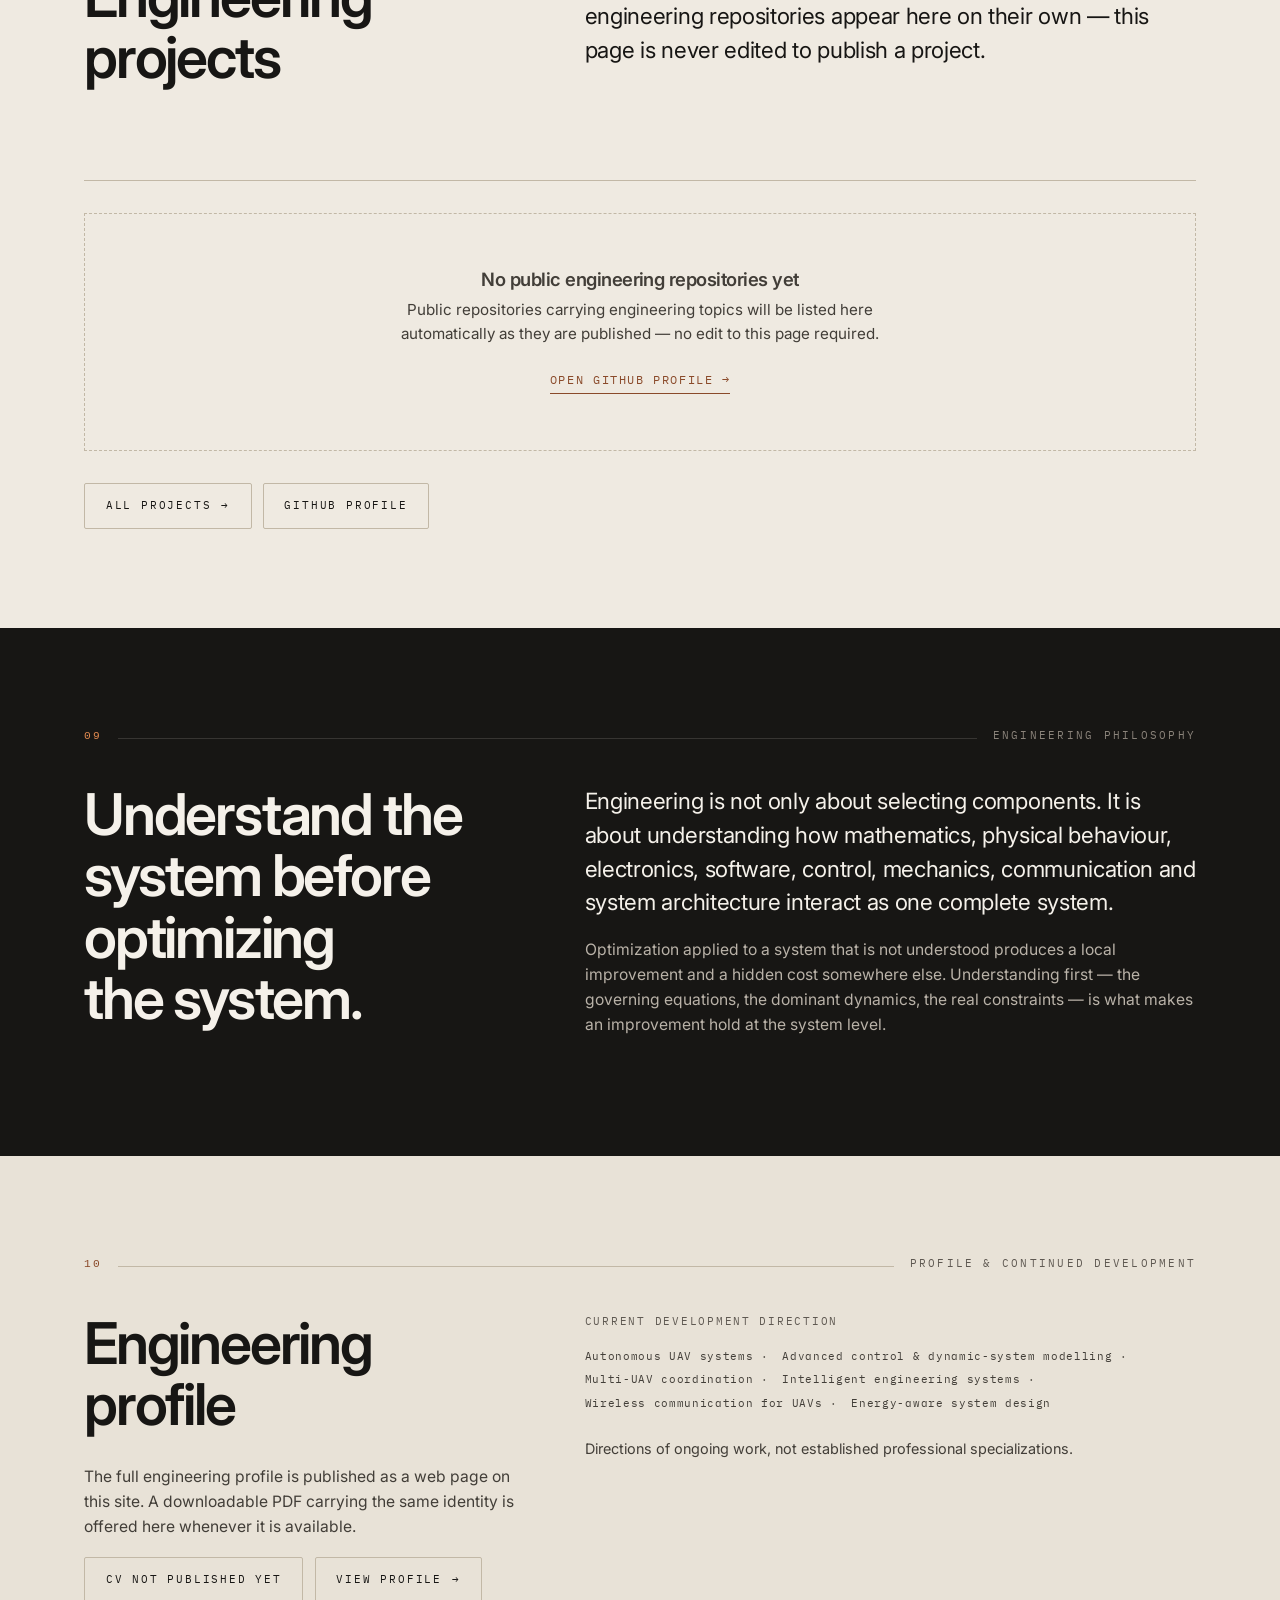
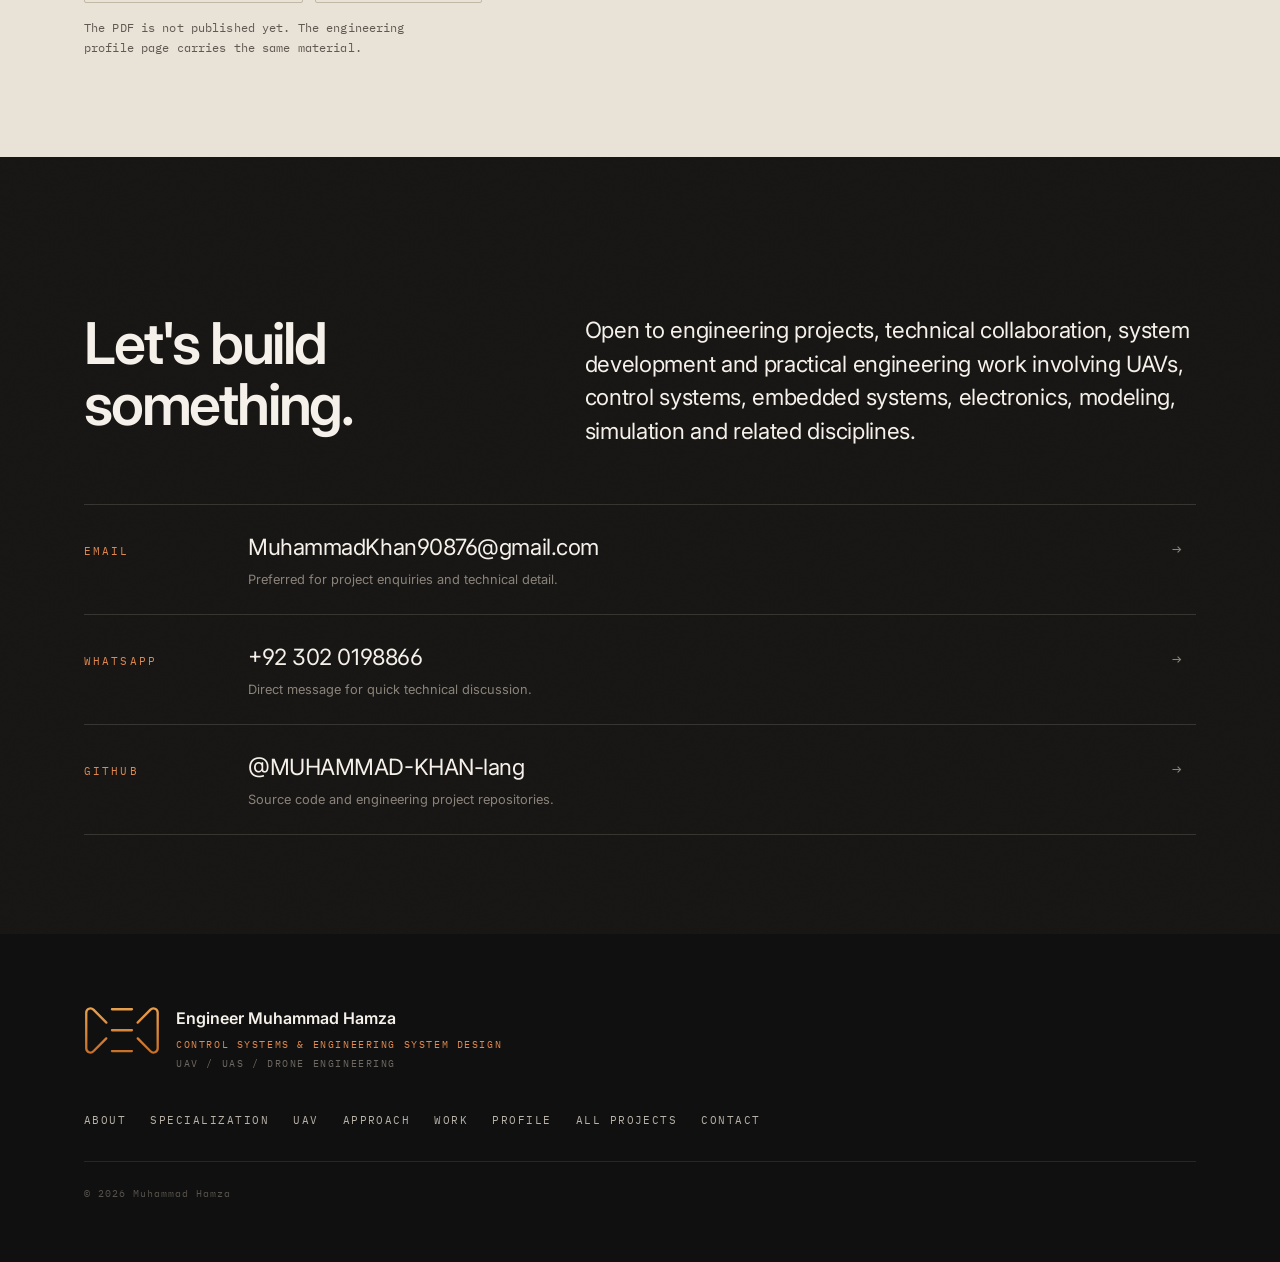
==== commit 241ead07: "Executive presentation pass: profile-at-a-glance, contribution section, honest CV framing" ====
--- a/index.html
+++ b/index.html
@@ -209,29 +209,28 @@
   <div class="wrap">
     <p class="marker rv-l"><span class="marker__no">01</span><span class="marker__rule rv-line"></span><span class="marker__label">Profile</span></p>
     <div class="split">
-      <div>
+      <div class="stack">
         <h2 class="title rv">A systems-oriented engineer, working from first principles.</h2>
-      </div>
-      <div class="stack">
-        <p class="lede rv" style="--d:80">
-          Self-taught, systems-oriented, and specialised in control systems and engineering system
-          design — with UAV and drone systems as the domain where that specialisation is applied.
-        </p>
-        <p class="body rv" style="--d:140">
-          A significant part of this expertise has been built independently: engineering books,
-          technical literature, mathematical study, experimentation, simulation, implementation and
-          continuous self-directed learning. The strongest ground is the point where mathematics,
-          dynamic behaviour, architecture, physical design and performance analysis meet.
-        </p>
-        <p class="body rv" style="--d:200">
-          The objective is never simply to operate an existing system. It is to understand how a
-          system should behave, which model represents it, which equations govern it, how its parts
-          interact, how it should be controlled, how it should be physically built, how it scales,
-          and how its performance can be measurably improved.
-        </p>
-        <p class="rv" style="--d:260">
-          <a class="alink" href="profile.html">Read the engineering profile <span class="ar" aria-hidden="true">→</span></a>
-        </p>
+        <p class="body rv">
+          Self-taught, specialised in control systems and engineering system design, applied to UAV
+          and drone systems. The ground covered is where mathematics, dynamic behaviour, architecture
+          and performance analysis meet &#8212; built through books, technical literature,
+          mathematical study, simulation and implementation.
+        </p>
+        <p class="rv">
+          <a class="alink" href="profile.html">Read the engineering profile <span class="ar" aria-hidden="true">&#8594;</span></a>
+        </p>
+      </div>
+
+      <div class="rv">
+        <p class="tick" style="margin-bottom:1.1rem">Engineering profile at a glance</p>
+        <dl class="dl">
+          <div class="dl__r"><dt class="dl__k">Primary specialization</dt><dd class="dl__v">Control systems &amp; engineering system design</dd></div>
+          <div class="dl__r"><dt class="dl__k">Primary domain</dt><dd class="dl__v">UAV / UAS / drone systems</dd></div>
+          <div class="dl__r"><dt class="dl__k">Core capability</dt><dd class="dl__v">Mathematical modelling, dynamic-system analysis, control design and system integration</dd></div>
+          <div class="dl__r"><dt class="dl__k">Engineering orientation</dt><dd class="dl__v">First-principles analysis &#8594; modelling &#8594; simulation &#8594; implementation &#8594; optimization</dd></div>
+          <div class="dl__r"><dt class="dl__k">Working style</dt><dd class="dl__v">Independent engineering development, technical collaboration and prototyping</dd></div>
+        </dl>
       </div>
     </div>
   </div>
@@ -250,11 +249,11 @@
         </p>
       </div>
       <div class="stack">
-        <p class="lede rv" style="--d:80">
+        <p class="lede rv">
           The work sits at the intersection of control theory, mathematical modeling and complete
           engineering system design.
         </p>
-        <p class="body rv" style="--d:140">
+        <p class="body rv">
           Understand how the system behaves. Establish an appropriate mathematical model. Select the
           governing equations. Design the architecture. Develop the control strategy. Integrate the
           physical and electronic components. Then refine the whole for performance, scalability and
@@ -335,21 +334,19 @@
     <div class="split--fig split">
       <div class="stack">
         <h2 class="title rv">UAV / UAS Engineering</h2>
-        <p class="lede rv" style="--d:80">
+        <p class="lede rv">
           The environment where control systems, mathematics, electronics, programming, communication,
           mechanical design and systems engineering converge into one complete engineering system.
         </p>
-        <p class="body rv" style="--d:140">
-          An unmanned aerial system is unusually demanding as an engineering subject: the vehicle is
-          inherently unstable, the sensing is noisy, the actuation is limited, the computation is
-          embedded, the link is intermittent, and the mass budget constrains every one of those
-          decisions. Nothing can be designed in isolation.
-        </p>
-        <p class="body rv" style="--d:200">
-          That coupling is exactly why it is the primary domain. Change the airframe and you change
-          the inertia tensor, which changes the plant model, which changes the controller gains,
-          which changes the computational load, which changes the power budget — which changes the
-          airframe. Working that loop honestly requires all of the disciplines at once.
+        <p class="body rv">
+          An unmanned aerial system is unusually demanding: the vehicle is inherently unstable, the
+          sensing noisy, the actuation limited, the computation embedded, the link intermittent, and
+          the mass budget constrains every one of those decisions.
+        </p>
+        <p class="body rv">
+          That coupling is why it is the primary domain. Change the airframe and you change the
+          inertia tensor, the plant model, the controller gains, the computational load and the power
+          budget &#8212; which changes the airframe. Working that loop requires all of it at once.
         </p>
       </div>
 
@@ -421,15 +418,48 @@
   </div>
 </section>
 
-<!-- ===== 04 · Engineering foundation ===== -->
+<!-- ===== 04 · Contribution ===== -->
+<section class="band dark" id="contribute" data-header-theme="dark">
+  <div class="wrap">
+    <p class="marker rv-l"><span class="marker__no">04</span><span class="marker__rule rv-line"></span><span class="marker__label">Contribution</span></p>
+
+    <div class="split">
+      <div class="stack">
+        <h2 class="title rv">Where this work fits<br>on an engineering team.</h2>
+      </div>
+      <div class="rv">
+        <div class="cap">
+          <div class="cap__i">
+            <h3 class="cap__t">Control &amp; dynamic systems</h3>
+            <p class="cap__p">Models dynamic behaviour, analyses stability and response, and develops controllers against stated performance requirements.</p>
+          </div>
+          <div class="cap__i">
+            <h3 class="cap__t">UAV / UAS systems</h3>
+            <p class="cap__p">Works across flight-system architecture, control, sensing, onboard computation, communication and subsystem integration.</p>
+          </div>
+          <div class="cap__i">
+            <h3 class="cap__t">Engineering analysis</h3>
+            <p class="cap__p">Reasons from first principles: mathematical models, simulation, technical investigation and evaluation of system behaviour.</p>
+          </div>
+          <div class="cap__i">
+            <h3 class="cap__t">System development</h3>
+            <p class="cap__p">Takes an engineering concept to a working implementation through design, integration, testing and iteration.</p>
+          </div>
+        </div>
+      </div>
+    </div>
+  </div>
+</section>
+
+<!-- ===== 05 · Engineering foundation ===== -->
 <section class="band" id="foundation" data-header-theme="light" style="background:var(--sn-200)">
   <div class="wrap">
-    <p class="marker rv-l"><span class="marker__no">04</span><span class="marker__rule rv-line"></span><span class="marker__label">Engineering foundation</span></p>
+    <p class="marker rv-l"><span class="marker__no">05</span><span class="marker__rule rv-line"></span><span class="marker__label">Engineering foundation</span></p>
 
     <div class="split" style="margin-bottom:clamp(2rem,5vw,3rem)">
       <div><h2 class="title rv">Supporting competencies</h2></div>
       <div>
-        <p class="lede rv" style="--d:80">
+        <p class="lede rv">
           Not a second list of engineering fields. These are the broad capabilities the core
           specialization runs on — how a problem is reasoned about, represented, computed, built
           and held together as one system.
@@ -454,7 +484,7 @@
       </div>
 
       <div class="chain" id="chain">
-        <div class="chain__row rv" style="--d:0">
+        <div class="chain__row rv">
           <div class="chain__k">A &#183; 01</div>
           <div>
             <h3 class="chain__t">Mathematics &amp; analytical methods</h3>
@@ -462,7 +492,7 @@
             <ul class="chain__tags"><li>Analytical method</li><li>Quantitative modelling</li><li>Mathematical reasoning</li></ul>
           </div>
         </div>
-        <div class="chain__row rv" style="--d:60">
+        <div class="chain__row rv">
           <div class="chain__k">A &#183; 02</div>
           <div>
             <h3 class="chain__t">Problem solving &amp; technical reasoning</h3>
@@ -470,7 +500,7 @@
             <ul class="chain__tags"><li>Problem decomposition</li><li>Root-cause reasoning</li><li>Engineering judgement</li></ul>
           </div>
         </div>
-        <div class="chain__row rv" style="--d:120">
+        <div class="chain__row rv">
           <div class="chain__k">A &#183; 03</div>
           <div>
             <h3 class="chain__t">Modelling &amp; simulation</h3>
@@ -478,7 +508,7 @@
             <ul class="chain__tags"><li>System representation</li><li>Behaviour prediction</li><li>Computational experiment</li></ul>
           </div>
         </div>
-        <div class="chain__row rv" style="--d:180">
+        <div class="chain__row rv">
           <div class="chain__k">A &#183; 04</div>
           <div>
             <h3 class="chain__t">Computational methods &amp; programming</h3>
@@ -486,7 +516,7 @@
             <ul class="chain__tags"><li>Computational thinking</li><li>Numerical method</li><li>Automation</li></ul>
           </div>
         </div>
-        <div class="chain__row rv" style="--d:240">
+        <div class="chain__row rv">
           <div class="chain__k">A &#183; 05</div>
           <div>
             <h3 class="chain__t">Design &amp; prototyping</h3>
@@ -494,7 +524,7 @@
             <ul class="chain__tags"><li>Concept to implementation</li><li>Iterative development</li><li>Design evaluation</li></ul>
           </div>
         </div>
-        <div class="chain__row rv" style="--d:300">
+        <div class="chain__row rv">
           <div class="chain__k">A &#183; 06</div>
           <div>
             <h3 class="chain__t">Systems thinking &amp; integration</h3>
@@ -510,7 +540,7 @@
 <!-- ===== 05 · Approach ===== -->
 <section class="band dark grain" id="approach" data-header-theme="dark">
   <div class="wrap">
-    <p class="marker rv-l"><span class="marker__no">05</span><span class="marker__rule rv-line"></span><span class="marker__label">Engineering approach</span></p>
+    <p class="marker rv-l"><span class="marker__no">06</span><span class="marker__rule rv-line"></span><span class="marker__label">Engineering approach</span></p>
 
     <div class="split">
       <div>
@@ -534,10 +564,10 @@
   </div>
 </section>
 
-<!-- ===== 06 · Experience ===== -->
+<!-- ===== 07 · Experience ===== -->
 <section class="band" id="experience" data-header-theme="light">
   <div class="wrap">
-    <p class="marker rv-l"><span class="marker__no">06</span><span class="marker__rule rv-line"></span><span class="marker__label">Experience</span></p>
+    <p class="marker rv-l"><span class="marker__no">07</span><span class="marker__rule rv-line"></span><span class="marker__label">Experience</span></p>
 
     <div class="nums" style="grid-template-columns:repeat(auto-fit,minmax(min(100%,22rem),1fr))">
       <div class="num rv">
@@ -545,34 +575,29 @@
         <p class="num__k">Practical engineering experience</p>
         <p class="num__d">Project-based engineering work: developing projects, solving engineering problems, designing systems and delivering technical solutions to different individuals.</p>
       </div>
-      <div class="num rv" style="--d:100">
+      <div class="num rv">
         <p class="num__v"><span data-yrs="technical" data-approx>&#8212;</span><small>yrs</small></p>
         <p class="num__k">Self-directed technical development</p>
         <p class="num__d">Independent study, experimentation and technical development across control, mathematics, electronics, embedded systems, communications, CAD and systems engineering.</p>
       </div>
     </div>
-    <p class="body rv" style="--d:180;margin-top:clamp(1.75rem,4vw,2.5rem)">
-      Work is carried end to end — problem definition through modelling, design, implementation and
-      testing — with the technical trail documented.
+    <p class="body rv" style="margin-top:clamp(2rem,4vw,3rem);border-left:2px solid var(--accent);padding-left:1.25rem">
+      The two figures are reported separately on purpose: one is practical engineering delivery, the
+      other independent learning. Work is carried end to end, from problem definition through
+      modelling, design and testing. Employer, client and contract details are not published here.
     </p>
-
-    <p class="body rv" style="--d:260;margin-top:clamp(2rem,4vw,3rem);border-left:2px solid var(--accent);padding-left:1.25rem">
-      These two figures are deliberately reported separately. Two years is practical engineering
-      delivery. Approximately six years is independent learning and development. Employer, client
-      and contract details are not published here.
-    </p>
-  </div>
-</section>
-
-<!-- ===== 07 · Selected work ===== -->
+  </div>
+</section>
+
+<!-- ===== 08 · Selected work ===== -->
 <section class="band" id="work" data-header-theme="light" style="background:var(--sn-050)">
   <div class="wrap">
-    <p class="marker rv-l"><span class="marker__no">07</span><span class="marker__rule rv-line"></span><span class="marker__label">Selected work</span></p>
+    <p class="marker rv-l"><span class="marker__no">08</span><span class="marker__rule rv-line"></span><span class="marker__label">Selected work</span></p>
 
     <div class="split" style="margin-bottom:clamp(2rem,5vw,3rem)">
       <div><h2 class="title rv">Engineering projects</h2></div>
       <div>
-        <p class="lede rv" style="--d:80">
+        <p class="lede rv">
           Read directly from public GitHub repositories. New engineering repositories appear here on
           their own — this page is never edited to publish a project.
         </p>
@@ -596,18 +621,18 @@
 <!-- ===== 08 · Philosophy (quiet) ===== -->
 <section class="band dark" id="philosophy" data-header-theme="dark">
   <div class="wrap">
-    <p class="marker rv-l"><span class="marker__no">08</span><span class="marker__rule rv-line"></span><span class="marker__label">Engineering philosophy</span></p>
+    <p class="marker rv-l"><span class="marker__no">09</span><span class="marker__rule rv-line"></span><span class="marker__label">Engineering philosophy</span></p>
     <div class="split">
       <div>
         <h2 class="title rv">Understand the system before optimizing the system.</h2>
       </div>
       <div class="stack">
-        <p class="lede rv" style="--d:80">
+        <p class="lede rv">
           Engineering is not only about selecting components. It is about understanding how
           mathematics, physical behaviour, electronics, software, control, mechanics, communication
           and system architecture interact as one complete system.
         </p>
-        <p class="body rv" style="--d:140">
+        <p class="body rv">
           Optimization applied to a system that is not understood produces a local improvement and a
           hidden cost somewhere else. Understanding first — the governing equations, the dominant
           dynamics, the real constraints — is what makes an improvement hold at the system level.
@@ -620,16 +645,16 @@
 <!-- ===== 09 · Interests + CV ===== -->
 <section class="band" id="cv" data-header-theme="light">
   <div class="wrap">
-    <p class="marker rv-l"><span class="marker__no">09</span><span class="marker__rule rv-line"></span><span class="marker__label">Profile &amp; continued development</span></p>
+    <p class="marker rv-l"><span class="marker__no">10</span><span class="marker__rule rv-line"></span><span class="marker__label">Profile &amp; continued development</span></p>
 
     <div class="split">
       <div class="stack">
         <h2 class="title rv">Engineering profile</h2>
-        <p class="body rv" style="--d:80">
-          The full profile is available as a web page and as a downloadable PDF, carrying the same
-          identity as this site.
-        </p>
-        <div class="btns rv" style="--d:140">
+        <p class="body rv">
+          The full engineering profile is published as a web page on this site. A downloadable
+          PDF carrying the same identity is offered here whenever it is available.
+        </p>
+        <div class="btns rv">
           <a class="btn btn--fill" id="cvDownload" href="assets/documents/Muhammad_Hamza_CV.pdf" download>Download CV <span class="ar" aria-hidden="true">↓</span></a>
           <a class="btn btn--line" href="profile.html">View profile <span class="ar" aria-hidden="true">→</span></a>
         </div>
@@ -637,32 +662,32 @@
       </div>
 
       <div>
-        <p class="tick rv" style="margin-bottom:1rem">Technical interests &amp; areas of continued development</p>
-        <ul class="words rv" style="--d:80">
-          <li>UAV control systems</li><li>Control theory</li><li>Dynamic-system modeling</li>
-          <li>Autonomous UAVs</li><li>Multi-UAV systems</li><li>Intelligent systems</li>
-          <li>Reinforcement learning for engineering applications</li>
-          <li>Wireless communication for UAVs</li><li>Antenna systems</li>
-          <li>Embedded systems</li><li>Engineering simulation</li><li>Optimization</li>
-          <li>System architecture</li><li>Energy-aware systems</li><li>Autonomous navigation</li>
+        <p class="tick" style="margin-bottom:1.1rem">Current development direction</p>
+        <ul class="words rv">
+          <li>Autonomous UAV systems</li>
+          <li>Advanced control &amp; dynamic-system modelling</li>
+          <li>Multi-UAV coordination</li>
+          <li>Intelligent engineering systems</li>
+          <li>Wireless communication for UAVs</li>
+          <li>Energy-aware system design</li>
         </ul>
-        <p class="body rv" style="--d:160;margin-top:1.5rem;font-size:.9rem">
-          Stated as directions of ongoing work — not as established professional specializations.
-        </p>
-      </div>
-    </div>
-  </div>
-</section>
-
-<!-- ===== 10 · Contact ===== -->
+        <p class="body rv" style="margin-top:1.5rem;font-size:.9rem">
+          Directions of ongoing work, not established professional specializations.
+        </p>
+      </div>
+    </div>
+  </div>
+</section>
+
+<!-- ===== 11 · Contact ===== -->
 <section class="band dark grain" id="contact" data-header-theme="dark">
   <div class="wrap">
-    <p class="marker rv-l"><span class="marker__no">10</span><span class="marker__rule rv-line"></span><span class="marker__label">Contact</span></p>
+    <p class="marker rv-l"><span class="marker__no">11</span><span class="marker__rule rv-line"></span><span class="marker__label">Contact</span></p>
 
     <div class="split" style="margin-bottom:clamp(1.5rem,4vw,2.5rem)">
       <div><h2 class="title rv">Let's build something.</h2></div>
       <div>
-        <p class="lede rv" style="--d:80">
+        <p class="lede rv">
           Open to engineering projects, technical collaboration, system development and practical
           engineering work involving UAVs, control systems, embedded systems, electronics, modeling,
           simulation and related disciplines.
--- a/css/style.css
+++ b/css/style.css
@@ -187,18 +187,21 @@
 .band { padding-block: var(--sec); position: relative; overflow: hidden; }
 .band > .wrap { position: relative; z-index: 2; }
 
-/* Editorial split: label column + content column */
+/* ONE editorial column axis for the whole document.
+   Every two-column section divides the wrap 5 : 7 with the same gutter, so
+   the second column starts on the same vertical line in every section and
+   the page reads as one grid rather than a stack of separate layouts. */
 .split > * { min-width: 0; }
 .split {
   display: grid;
-  grid-template-columns: minmax(0, 15rem) minmax(0, 1fr);
+  grid-template-columns: minmax(0, 5fr) minmax(0, 7fr);
   gap: clamp(1.75rem, 5vw, 5rem);
   align-items: start;
 }
-.split--wide { grid-template-columns: minmax(0, 1fr) minmax(0, 1.35fr); }
-.split--flip { grid-template-columns: minmax(0, 1.35fr) minmax(0, 1fr); }
+/* Figure-led sections balance their two tracks against each other. */
+.split--fig { align-items: center; }
 @media (max-width: 900px) {
-  .split, .split--wide, .split--flip { grid-template-columns: 1fr; gap: 2rem; }
+  .split, .split--fig { grid-template-columns: 1fr; gap: 2rem; }
 }
 
 .stack > * + * { margin-top: 1.15em; }
@@ -303,7 +306,9 @@
 
 /* Over the dark hero the nav is light; once past it, it inverts. */
 .hdr { color: var(--iv-100); }
-.hdr.solid {
+/* The bar reads the theme of whatever band is under it. Both states are
+   fully opaque; only the palette changes. */
+.hdr[data-theme="light"] {
   background: var(--sn-050);
   border-bottom-color: var(--sn-400);
   color: var(--gr-900);
@@ -314,7 +319,7 @@
   width: 54px; flex: none; color: var(--cu-lift);
   transition: transform var(--t-fast), color var(--t-fast), opacity var(--t-fast);
 }
-.hdr.solid .brand__mark { color: var(--cu); }
+.hdr[data-theme="light"] .brand__mark { color: var(--cu); }
 .brand:hover .brand__mark { transform: translateY(-1px); opacity: .82; }
 .brand__txt { display: flex; flex-direction: column; line-height: 1.1; }
 .brand__nm { font-size: .84rem; font-weight: 600; letter-spacing: .01em; }
@@ -338,7 +343,7 @@
 .nav a:hover { opacity: 1; }
 .nav a:hover::after { transform: scaleX(1); transform-origin: left; }
 .nav a.on { opacity: 1; color: var(--cu-lift); }
-.hdr.solid .nav a.on { color: var(--cu-deep); }
+.hdr[data-theme="light"] .nav a.on { color: var(--cu-deep); }
 .nav a.on::after { transform: scaleX(1); }
 
 .burger {
@@ -370,8 +375,8 @@
   .nav { flex-direction: column; align-items: stretch; gap: 0; }
   .nav a { padding: .95rem .1rem; font-size: .8rem; border-bottom: 1px solid rgba(245,241,234,.1); opacity: .9; }
   .nav a::after { display: none; }
-  .hdr.solid .navwrap { background: var(--sn-050); color: var(--gr-900); border-bottom-color: var(--sn-400); }
-  .hdr.solid .nav a { border-bottom-color: var(--sn-300); }
+  .hdr[data-theme="light"] .navwrap { background: var(--sn-050); color: var(--gr-900); border-bottom-color: var(--sn-400); }
+  .hdr[data-theme="light"] .nav a { border-bottom-color: var(--sn-300); }
 }
 
 /* --------------------------------------------------------------------------
@@ -428,7 +433,9 @@
 }
 .hero__grid {
   display: grid;
-  grid-template-columns: minmax(0, 1.05fr) minmax(0, .95fr);
+  /* The drawing is a primary hero element, not an ornament: it gets the
+     wider track. Row 2 carries the data strip across both columns. */
+  grid-template-columns: minmax(0, 1fr) minmax(0, 1.1fr);
   gap: clamp(2rem, 5vw, 4.5rem);
   align-items: center; width: 100%;
 }
@@ -446,17 +453,20 @@
 
 .hero__name {
   font-size: clamp(2.5rem, 7vw, 5.1rem);
-  line-height: .93; letter-spacing: -.045em; color: #fff;
-  margin-bottom: .28em;
+  /* Inter's ascender + descender is ~1.115em. At line-height .93 the
+     descender of "Engineer" physically landed on the cap height of
+     "Muhammad" below it, which is what made the g read as broken. The
+     minimum that clears it is (descender .22em + cap .735em) = .955em;
+     1.04 keeps the display-tight feel and leaves ~7% optical air. */
+  line-height: 1.04; letter-spacing: -.045em; color: #fff;
+  margin-bottom: .3em;
 }
 .hero__name .ln {
   display: block; overflow: hidden;
-  /* line-height .93 crops the em box, so the descender of the "g" in
-     "Engineer" fell outside the reveal mask and was clipped. Pad the mask
-     so the descender lives inside it, then pull the space back out so the
-     optical line rhythm is unchanged. */
-  padding-bottom: .18em;
-  margin-bottom: -.18em;
+  /* The reveal mask still has to be taller than the line box, or it clips
+     the same descender it no longer collides with. */
+  padding-bottom: .16em;
+  margin-bottom: -.16em;
 }
 .hero__name .ln > span { display: block; }
 /* The travel has to clear the padded box, or the glyph tops peek out
@@ -468,7 +478,8 @@
   font-size: clamp(1.05rem, 2vw, 1.55rem);
   font-weight: 400; letter-spacing: -.02em; line-height: 1.2;
   color: var(--cu-lift);
-  max-width: 20ch; margin-bottom: 1.5rem;
+  /* Two lines in the hero's text track, not three. */
+  max-width: 24ch; margin-bottom: 1.5rem;
 }
 .hero__dom {
   font-family: var(--mono); font-size: clamp(.62rem, 1.3vw, .72rem);
@@ -483,12 +494,28 @@
   color: #B9B2A8; font-size: clamp(.95rem, 1.2vw, 1.05rem);
   max-width: 48ch; margin-bottom: 2.2rem;
 }
-.hero__btns { margin-bottom: 2.6rem; }
+.hero__btns { margin-bottom: 0; }
 .hero .btn { color: var(--iv-100); border-color: rgba(245,241,234,.28); }
 .hero .btn:hover { border-color: var(--iv-100); background: rgba(245,241,234,.07); }
 .hero .btn--fill { color: var(--gr-900); }
 
-.hero__stats { display: flex; flex-wrap: wrap; gap: clamp(1.5rem, 4vw, 3.5rem); }
+.hero__stats {
+  /* One measured data strip on the page grid rather than a ragged wrap
+     inside the text column. */
+  grid-column: 1 / -1;
+  display: grid;
+  /* Explicit tracks, not auto-fit: five items must not leave ragged empty
+     cells at the end of the strip. */
+  grid-template-columns: repeat(2, minmax(0, 1fr));
+  gap: clamp(1.1rem, 2.5vw, 2.25rem);
+  margin-top: clamp(2.25rem, 5vw, 3.5rem);
+  padding-top: clamp(1.15rem, 2.5vw, 1.6rem);
+  border-top: 1px solid rgba(245, 241, 234, .13);
+}
+@media (max-width: 359px)  { .hero__stats { grid-template-columns: 1fr; } }
+@media (min-width: 700px)  { .hero__stats { grid-template-columns: repeat(3, minmax(0, 1fr)); } }
+@media (min-width: 1080px) { .hero__stats { grid-template-columns: repeat(5, minmax(0, 1fr)); } }
+
 .hero__stat dt {
   font-family: var(--mono); font-size: .6rem;
   letter-spacing: .18em; text-transform: uppercase; color: #78716A;
@@ -542,7 +569,7 @@
 /* Minimum rendered widths: chosen so the smallest label in each figure stays
    at ~9px on screen instead of scaling away with the drawing. */
 @media (max-width: 900px) { .fig--loop { min-width: 800px; } }
-@media (max-width: 620px) { .fig--uav  { min-width: 430px; } }
+@media (max-width: 620px) { .fig--uav  { min-width: 440px; } }
 
 /* --------------------------------------------------------------------------
    11 · Statement rule (between hero and about)
@@ -582,6 +609,12 @@
 /* --------------------------------------------------------------------------
    13 · Capability system map
    -------------------------------------------------------------------------- */
+/* The stack is the left half of one idea, so it stays beside the
+   competencies it introduces instead of ending in an empty column. */
+@media (min-width: 1000px) {
+  .flowwrap { position: sticky; top: calc(4.75rem + clamp(1.5rem, 4vh, 3rem)); }
+}
+
 .chain { display: grid; gap: 0; margin-top: 1rem; }
 .chain__row {
   display: grid; grid-template-columns: 3.5rem 1fr; gap: clamp(1rem, 3vw, 2.25rem);
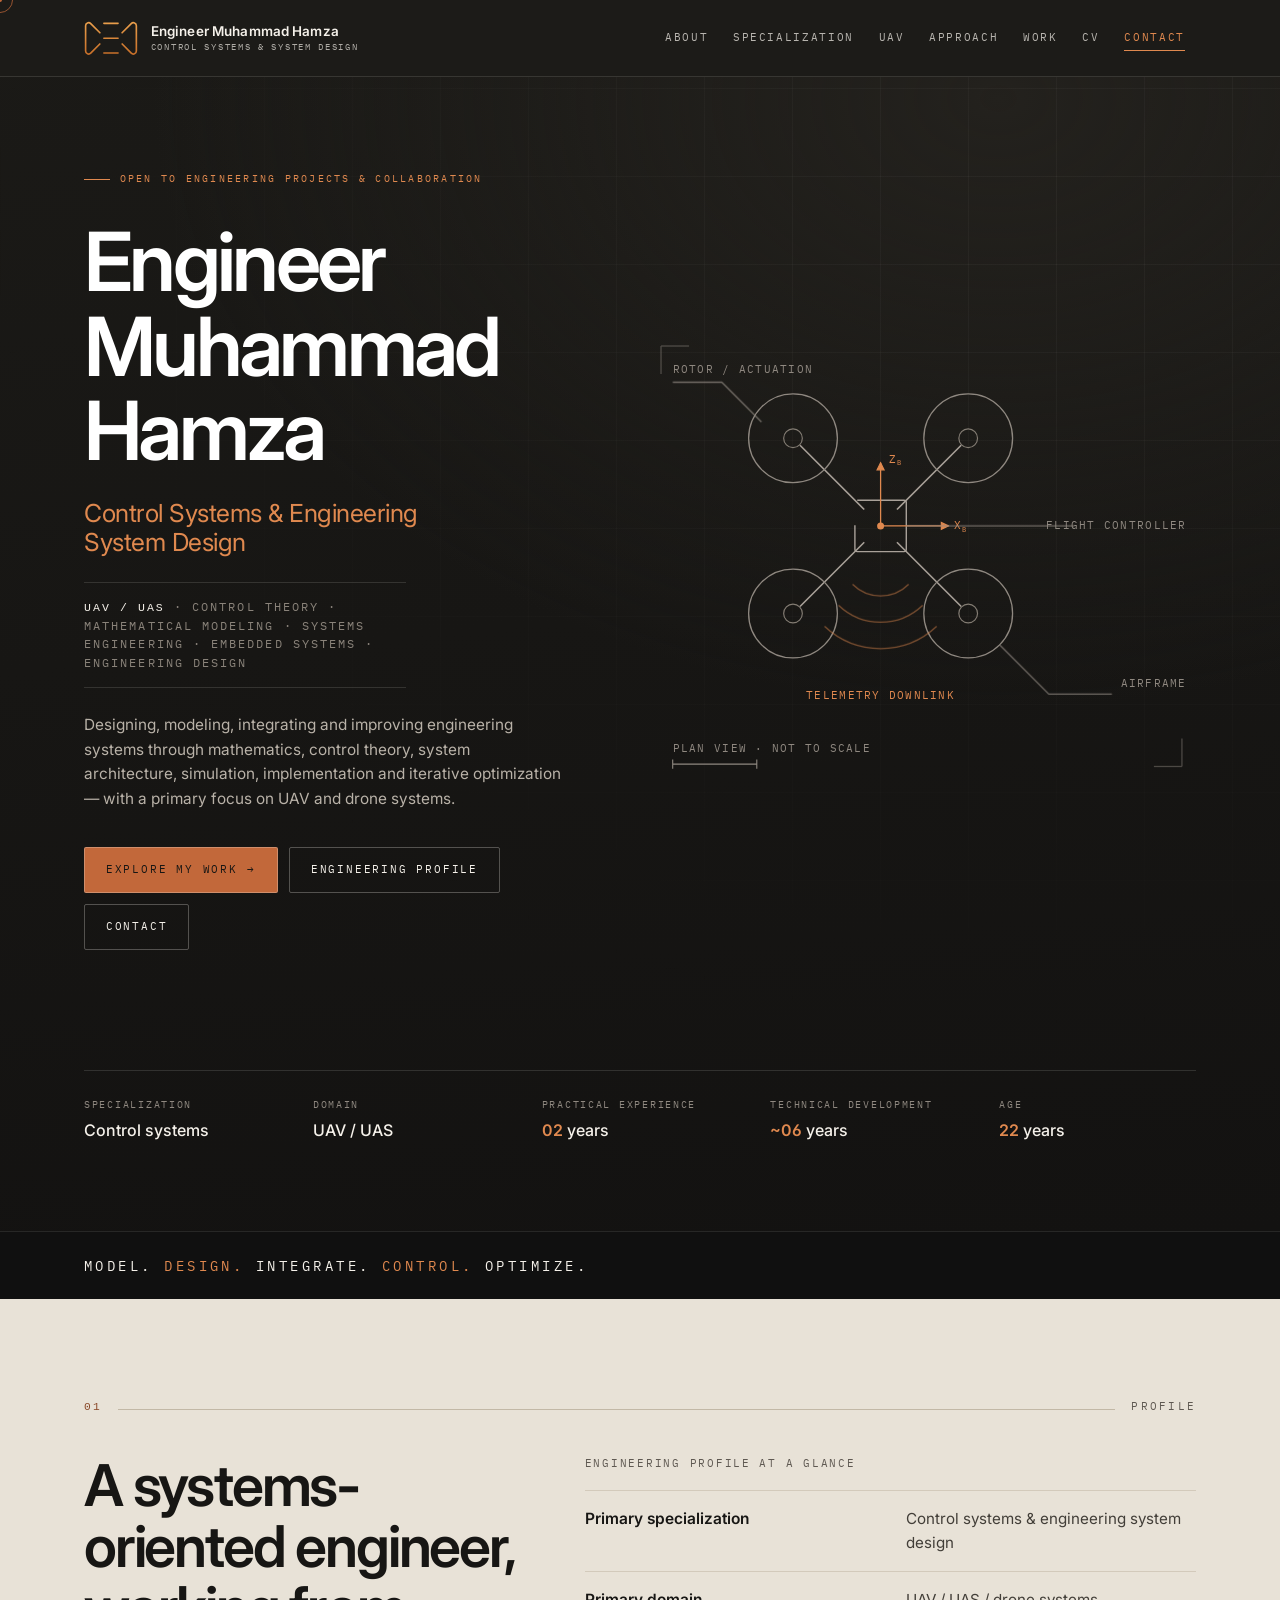
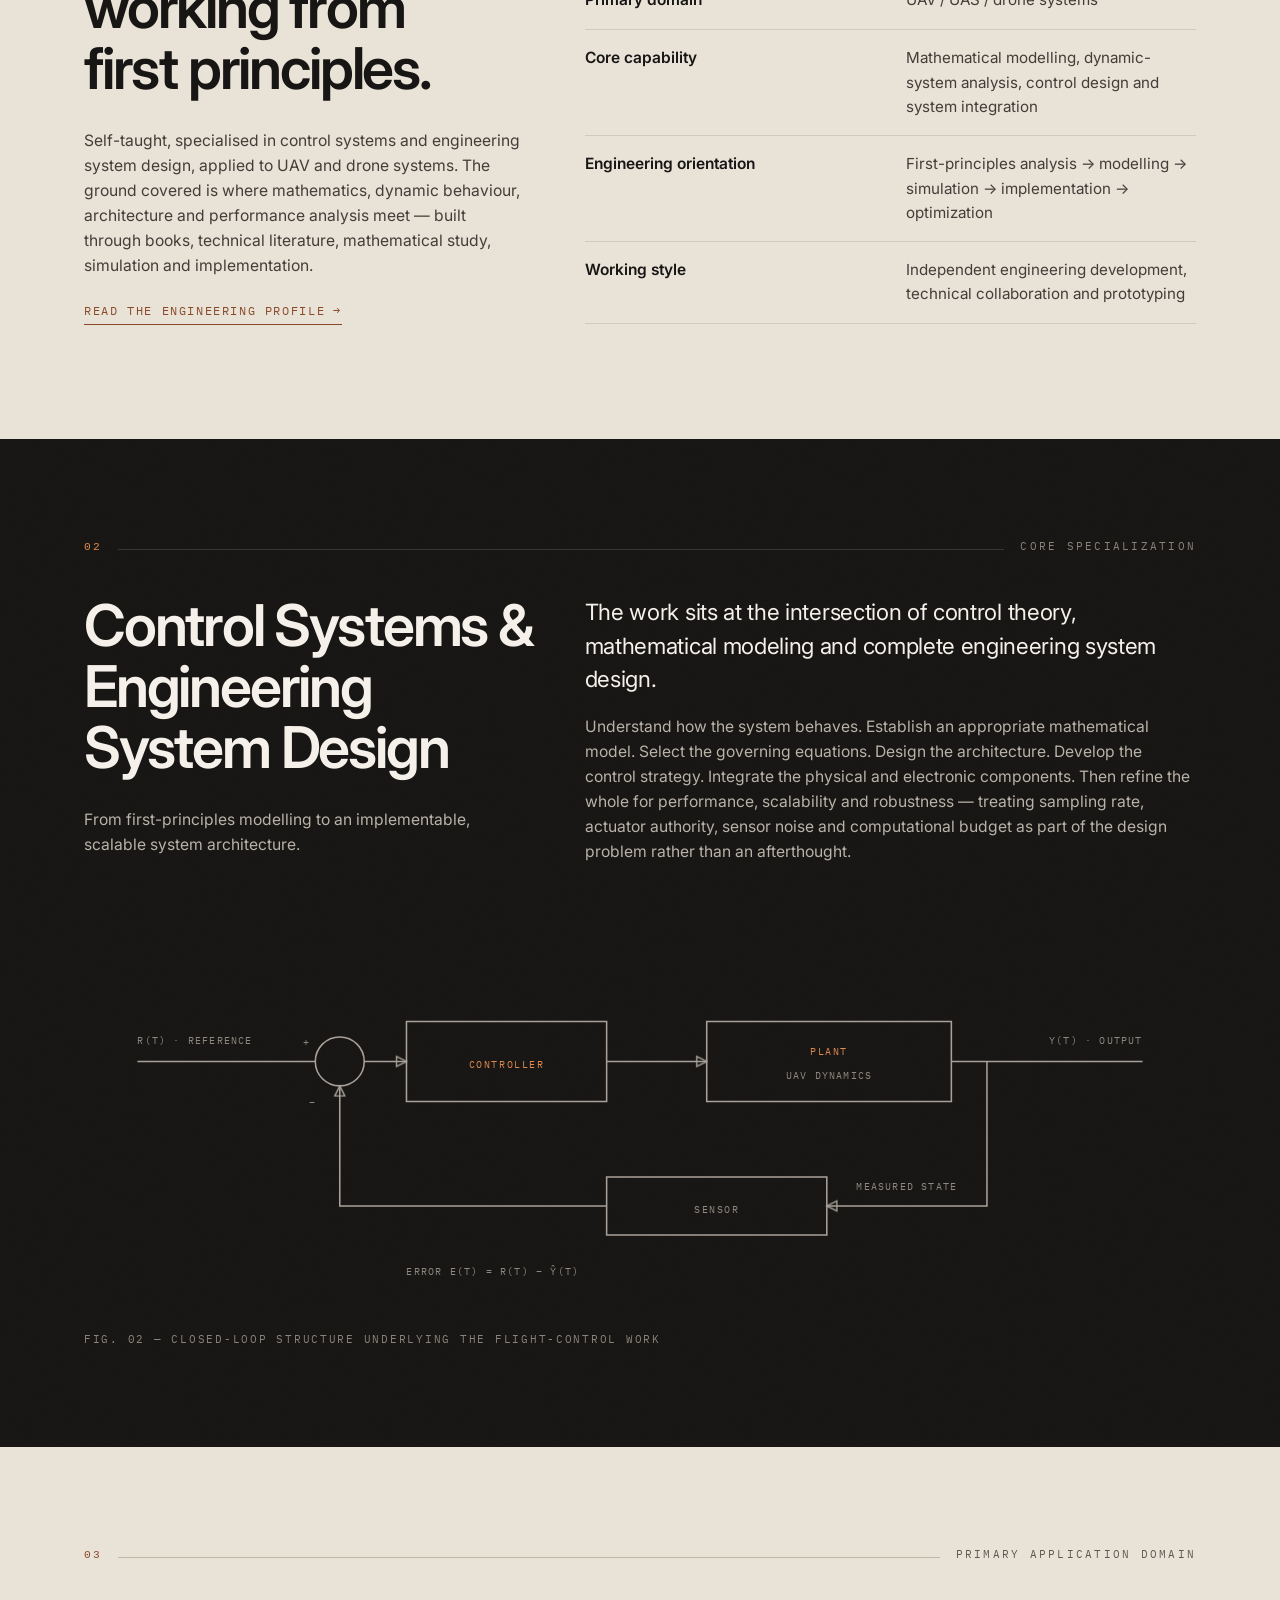
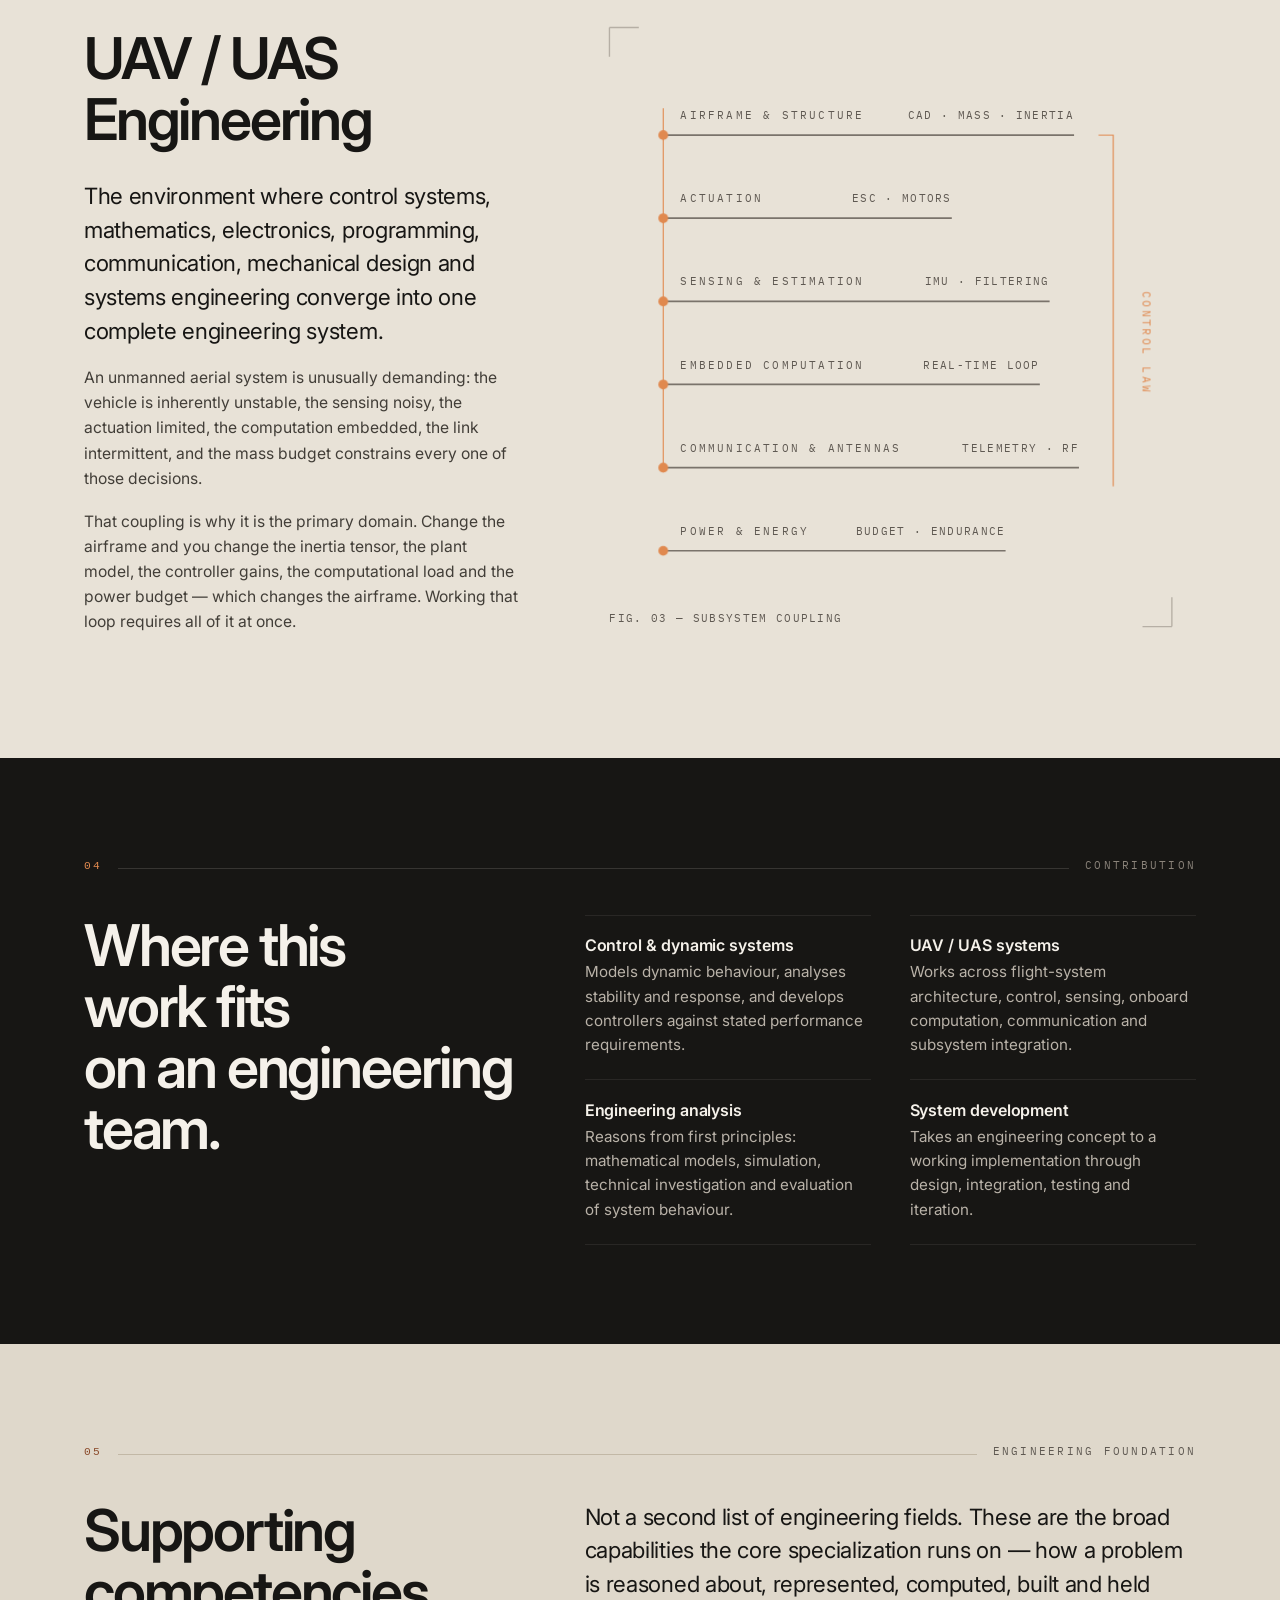
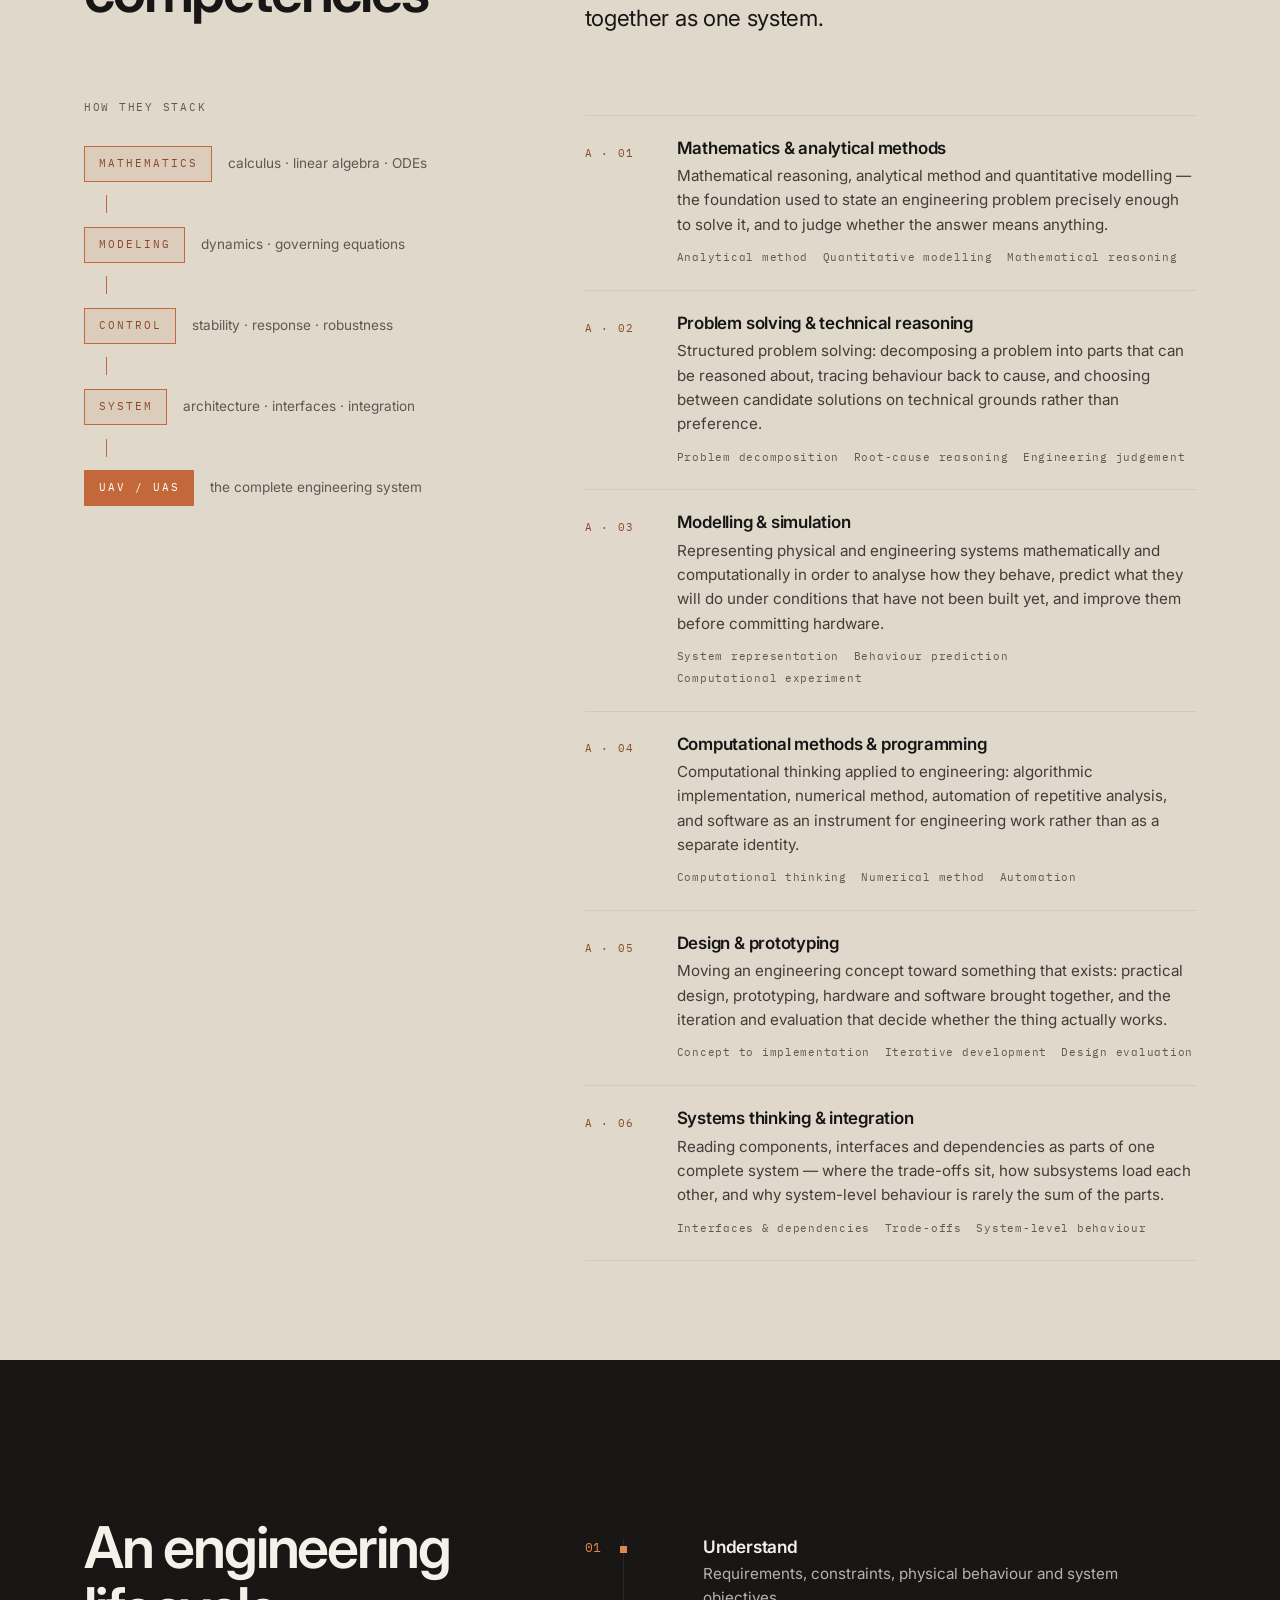
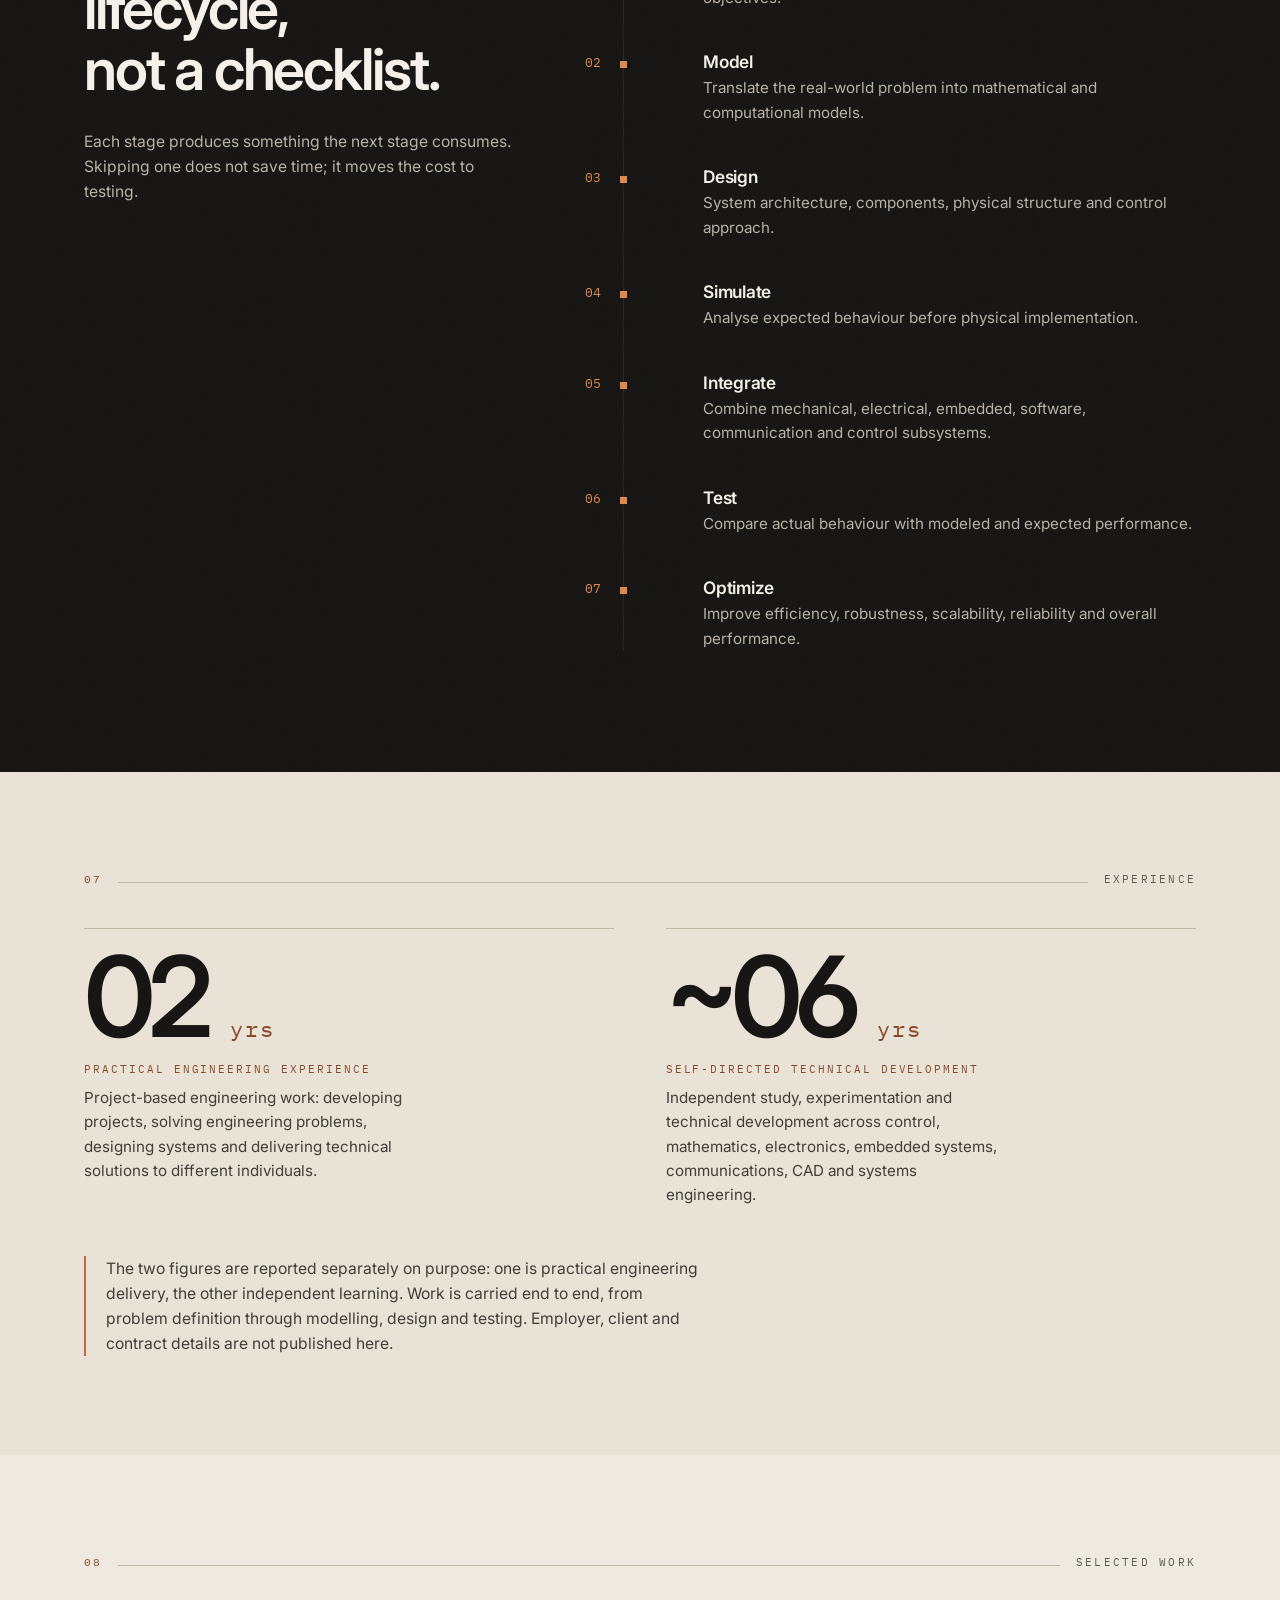
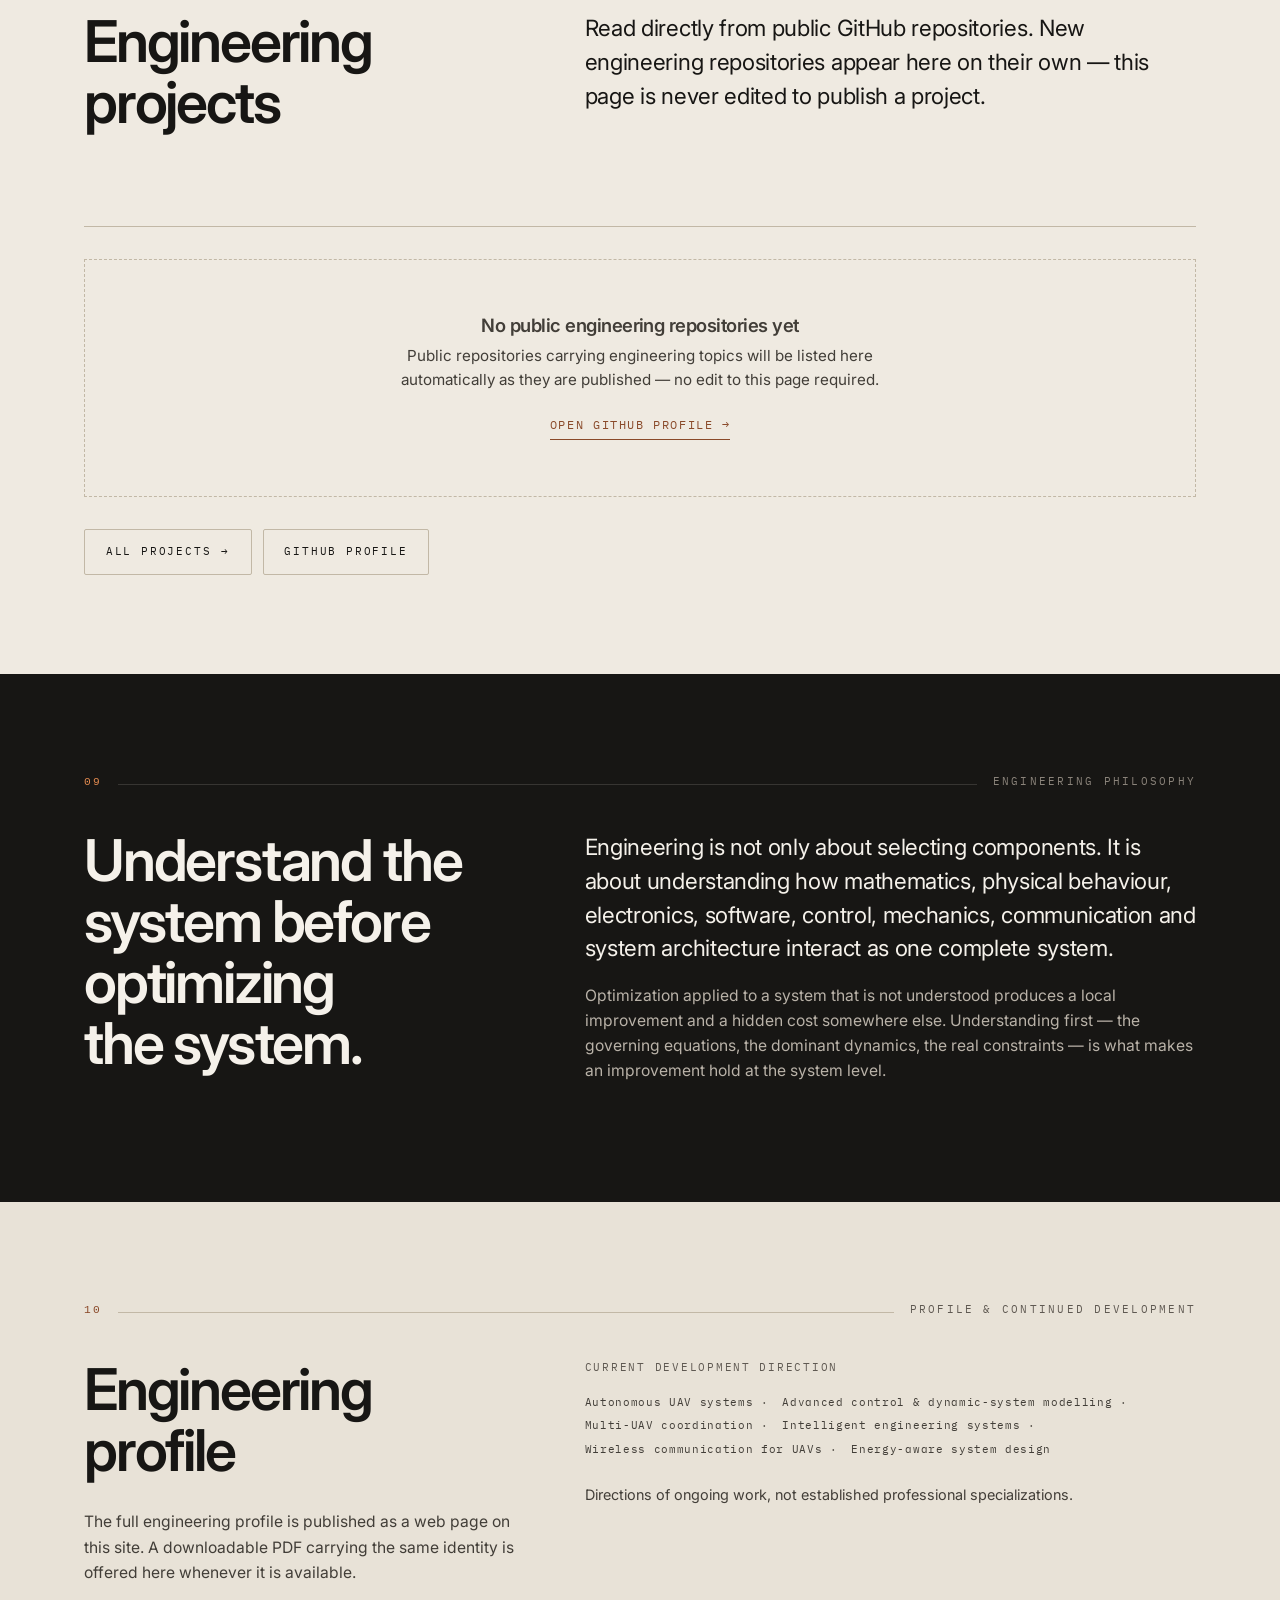
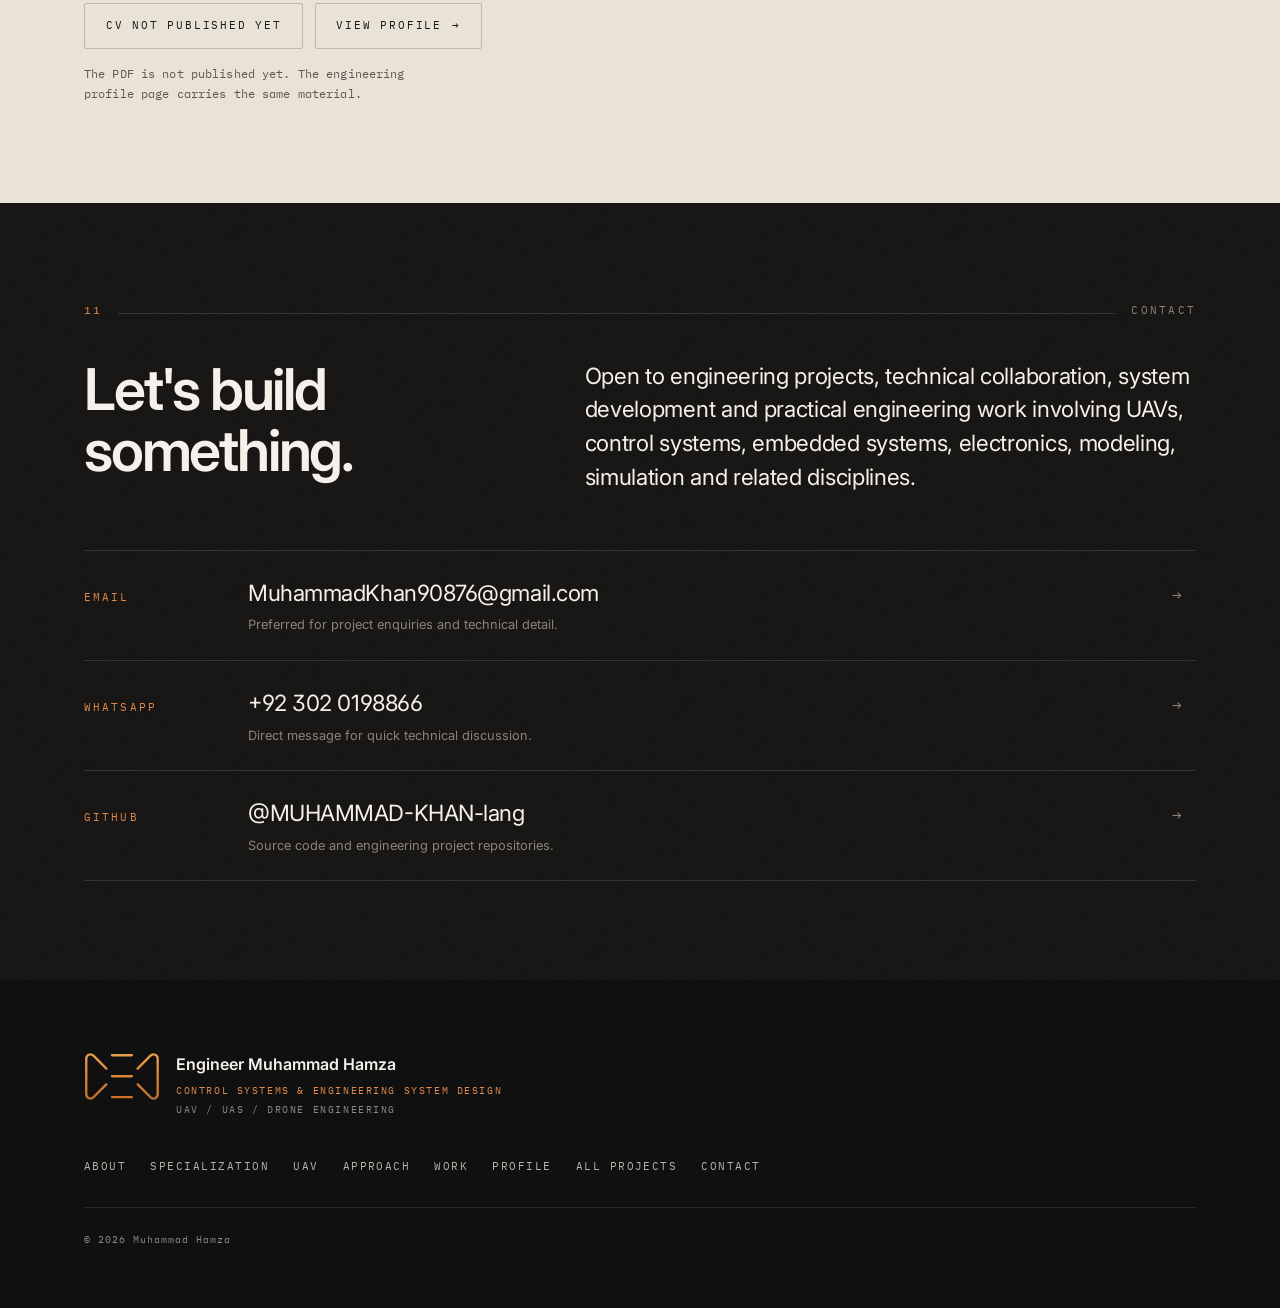
==== commit fac5d5ef: "Show the same project identity on the home page as on the project page The home Work section (js/git" ====
--- a/index.html
+++ b/index.html
@@ -727,6 +727,6 @@
 
 <script src="js/config.js"></script>
 <script src="js/main.js"></script>
-<script src="js/github.js"></script>
+<script src="js/github.js?v=2"></script>
 </body>
 </html>
--- a/css/style.css
+++ b/css/style.css
@@ -57,6 +57,13 @@
   --rule-soft: var(--sn-300);
   --accent:    var(--cu);
   --accent-tx: var(--cu-deep);
+
+  /* Technical figures — these tokens flip with the surface so diagram ink and
+     labels keep their contrast on both stone and graphite. */
+  --fig-ink:  #6E6862;
+  --fig-alt:  #7A736B;
+  --fig-node: #57524C;
+  --fig-lbl:  var(--st-500);
 
   /* Type */
   --sans: "Inter", -apple-system, BlinkMacSystemFont, "Segoe UI", Roboto, Helvetica, Arial, sans-serif;
@@ -86,6 +93,10 @@
   --rule-soft: rgba(245,241,234,.08);
   --accent:    var(--cu-lift);
   --accent-tx: var(--cu-lift);
+  --fig-ink:  #8F8880;
+  --fig-alt:  #A9A199;
+  --fig-node: #837C73;
+  --fig-lbl:  #8F8880;
   background: var(--bg);
   color: var(--tx);
 }
@@ -423,6 +434,12 @@
    10 · Hero
    -------------------------------------------------------------------------- */
 .hero {
+  /* The hero paints its own graphite ground rather than carrying .dark, so it
+     has to opt into the dark figure palette explicitly. */
+  --fig-ink:  #8F8880;
+  --fig-alt:  #A9A199;
+  --fig-node: #837C73;
+  --fig-lbl:  #8F8880;
   position: relative; overflow: hidden;
   padding-block: clamp(8rem, 18vh, 12rem) clamp(3.5rem, 8vh, 6rem);
   min-height: 100svh;
@@ -518,7 +535,7 @@
 
 .hero__stat dt {
   font-family: var(--mono); font-size: .6rem;
-  letter-spacing: .18em; text-transform: uppercase; color: #78716A;
+  letter-spacing: .18em; text-transform: uppercase; color: #8F8880;
   margin-bottom: .35rem;
 }
 .hero__stat dd { margin: 0; color: var(--iv-100); font-size: 1rem; font-weight: 500; }
@@ -538,16 +555,16 @@
 }
 .figscroll:focus-visible { outline: 2px solid var(--accent); outline-offset: 4px; }
 
-.fig { width: 100%; height: auto; color: #6E6862; }
+.fig { width: 100%; height: auto; color: var(--fig-ink); }
 .fig .stroke { fill: none; stroke: currentColor; stroke-width: 1.1; vector-effect: non-scaling-stroke; }
-.fig .stroke-2 { fill: none; stroke: #A9A199; stroke-width: 1.4; vector-effect: non-scaling-stroke; }
+.fig .stroke-2 { fill: none; stroke: var(--fig-alt); stroke-width: 1.4; vector-effect: non-scaling-stroke; }
 .fig .hot { stroke: var(--cu-lift); }
 .fig .lbl {
   font-family: var(--mono); font-size: 9px; letter-spacing: .12em;
-  fill: #8A837A; text-transform: uppercase;
+  fill: var(--fig-lbl); text-transform: uppercase;
 }
 .fig .lbl-hot { fill: var(--cu-lift); }
-.fig .node { fill: none; stroke: #57524C; stroke-width: 1; vector-effect: non-scaling-stroke; }
+.fig .node { fill: none; stroke: var(--fig-node); stroke-width: 1; vector-effect: non-scaling-stroke; }
 .fig .dot { fill: var(--cu-lift); }
 
 /* Path draw animation */
@@ -858,9 +875,9 @@
 .ftr__mk { width: 76px; flex: none; color: var(--cu-lift); }
 .ftr__nm { color: var(--iv-100); font-weight: 600; font-size: 1rem; display: block; }
 .ftr__ds { font-family: var(--mono); font-size: .62rem; letter-spacing: .16em; text-transform: uppercase; color: var(--cu-lift); margin-top: .35rem; display: block; }
-.ftr__dm { font-family: var(--mono); font-size: .62rem; letter-spacing: .16em; text-transform: uppercase; color: #6E6862; margin-top: .2rem; display: block; }
+.ftr__dm { font-family: var(--mono); font-size: .62rem; letter-spacing: .16em; text-transform: uppercase; color: #8F8880; margin-top: .2rem; display: block; }
 .ftr__nav { display: flex; flex-wrap: wrap; gap: 1rem 1.5rem; font-family: var(--mono); font-size: .66rem; letter-spacing: .14em; text-transform: uppercase; }
-.ftr__bot { display: flex; flex-wrap: wrap; gap: 1rem; justify-content: space-between; padding-top: 1.5rem; font-family: var(--mono); font-size: .62rem; letter-spacing: .1em; color: #57524C; }
+.ftr__bot { display: flex; flex-wrap: wrap; gap: 1rem; justify-content: space-between; padding-top: 1.5rem; font-family: var(--mono); font-size: .62rem; letter-spacing: .1em; color: #8F8880; }
 
 /* --------------------------------------------------------------------------
    19 · Document pages (CV / project detail)
@@ -881,6 +898,17 @@
 .dl__k { font-weight: 600; font-size: .97rem; }
 .dl__v { color: var(--tx-2); font-size: .95rem; }
 @media (max-width: 700px) { .dl__r { grid-template-columns: 1fr; gap: .25rem; } }
+
+/* Capability list — Contribution (04). Editorial rules + columns, no cards. */
+.cap { display: grid; grid-template-columns: minmax(0, 1fr); }
+.cap__i { padding-block: 1.35rem; border-top: 1px solid var(--rule-soft); }
+.cap__i:last-child { border-bottom: 1px solid var(--rule-soft); }
+.cap__t { font-weight: 600; font-size: 1rem; letter-spacing: -.005em; margin-bottom: .38rem; }
+.cap__p { color: var(--tx-2); font-size: .95rem; max-width: 46ch; }
+@media (min-width: 1080px) {
+  .cap { grid-template-columns: repeat(2, minmax(0, 1fr)); column-gap: clamp(1.5rem, 3vw, 2.75rem); }
+  .cap__i:nth-last-child(-n+2) { border-bottom: 1px solid var(--rule-soft); }
+}
 
 .ent { padding-block: 1.15rem; border-top: 1px solid var(--rule-soft); }
 .ent:last-child { border-bottom: 1px solid var(--rule-soft); }
@@ -960,3 +988,9 @@
 html.no-js .chain__row .chain__k, html.no-js .ladder__s .ladder__n { color: var(--accent-tx); }
 html.no-js .ladder__s::before { transform: scale(1); opacity: 1; }
 html.no-js .flowmap__v { transform: scaleY(1); }
+
+/* Project thumbnail — used when data/project-details.json supplies one.
+   Same frame and proportions as the generated monogram plate. */
+.plate--img { display: block; }
+.plate--img::before { content: none; }
+.plate--img img { width: 100%; height: 100%; object-fit: cover; }
